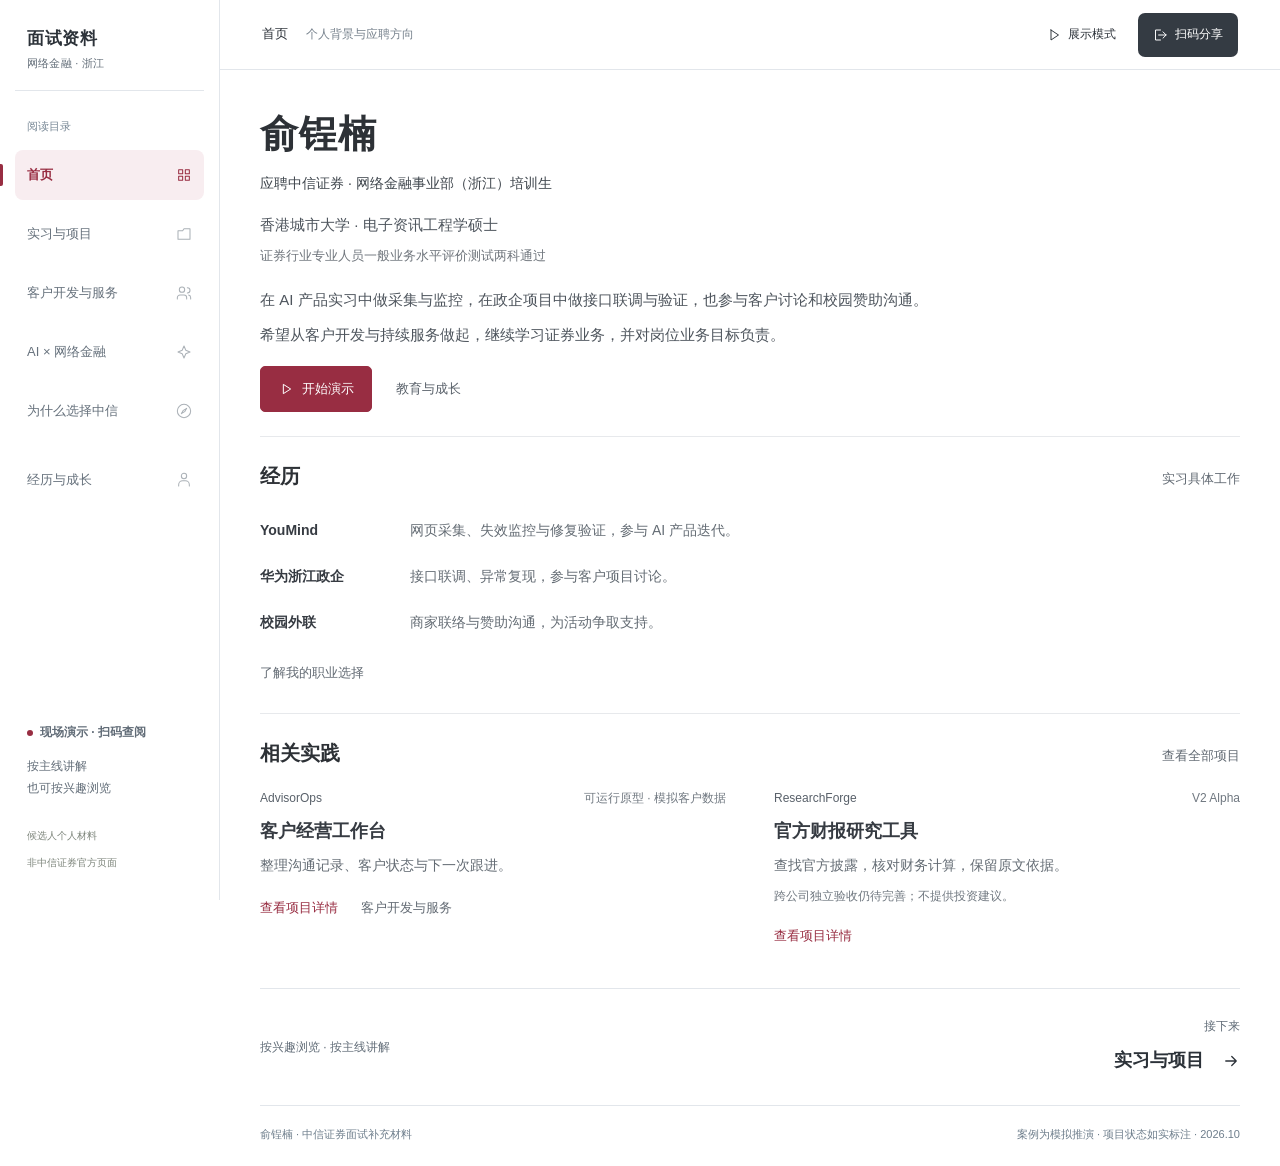
==== index.html @ 54c5823a "Publish interview website v1.9 with updated sharing URL" ====
<!doctype html>
<html lang="zh-CN"><head><meta charset="UTF-8"><meta name="viewport" content="width=device-width,initial-scale=1"><meta name="theme-color" content="#f5f7f9"><meta name="robots" content="noindex,nofollow,noarchive"><meta name="referrer" content="no-referrer"><meta name="description" content="俞锃楠的中信证券面试补充材料：网络金融事业部（浙江）培训生应聘资料：客户经营、AI 业务应用、真实项目与个人经历。"><meta property="og:title" content="俞锃楠 · 中信证券面试补充材料"><meta property="og:description" content="网络金融事业部（浙江）培训生应聘资料。客户与业务、真实项目和个人经历。"><meta property="og:type" content="website"><meta property="og:url" content="https://pocketvin.github.io/yu-citic-interview/"><title>俞锃楠 · 中信证券面试补充材料</title><link rel="icon" href="./assets/mark.svg" type="image/svg+xml"><link rel="stylesheet" href="./app-PZLZISZC.css"><script defer src="./app-I2SECJDN.js"></script></head><body><div id="root"><div class="app-shell" data-page="home" data-detail=""><a href="#main" class="skip">跳到正文</a><aside class="sidebar"><a href="#home" class="brand" aria-label="面试资料首页"><span><strong>面试资料</strong><small>网络金融 · 浙江</small></span></a><div class="sidebar-label">阅读目录</div><nav aria-label="主导航"><a href="#home" aria-current="page" class="nav-link active"><span>首页</span><svg width="20" height="20" viewBox="0 0 24 24" fill="none" aria-hidden="true"><path d="M4 4h6v6H4zM14 4h6v6h-6zM4 14h6v6H4zM14 14h6v6h-6z" stroke="currentColor" stroke-width="1.55" stroke-linejoin="round" stroke-linecap="round"></path></svg></a><a href="#projects" class="nav-link"><span>实习与项目</span><svg width="20" height="20" viewBox="0 0 24 24" fill="none" aria-hidden="true"><path d="M3 7h7l2-3h9v16H3V7z" stroke="currentColor" stroke-width="1.55" stroke-linejoin="round" stroke-linecap="round"></path></svg></a><a href="#clients" class="nav-link"><span>客户开发与服务</span><svg width="20" height="20" viewBox="0 0 24 24" fill="none" aria-hidden="true"><path d="M16 21v-2a4 4 0 0 0-4-4H6a4 4 0 0 0-4 4v2M17 4a4 4 0 0 1 0 8M22 21v-2a4 4 0 0 0-3-3.9M13 7a4 4 0 1 1-8 0 4 4 0 0 1 8 0" stroke="currentColor" stroke-width="1.55" stroke-linejoin="round" stroke-linecap="round"></path></svg></a><a href="#ai" class="nav-link"><span>AI × 网络金融</span><svg width="20" height="20" viewBox="0 0 24 24" fill="none" aria-hidden="true"><path d="M12 3l2.7 6.3L21 12l-6.3 2.7L12 21l-2.7-6.3L3 12l6.3-2.7L12 3z" stroke="currentColor" stroke-width="1.55" stroke-linejoin="round" stroke-linecap="round"></path></svg></a><a href="#citic" class="nav-link"><span>为什么选择中信</span><svg width="20" height="20" viewBox="0 0 24 24" fill="none" aria-hidden="true"><path d="M22 12a10 10 0 1 1-20 0 10 10 0 0 1 20 0M16 8l-3 5-5 3 3-5 5-3z" stroke="currentColor" stroke-width="1.55" stroke-linejoin="round" stroke-linecap="round"></path></svg></a><a href="#about" class="nav-link"><span>经历与成长</span><svg width="20" height="20" viewBox="0 0 24 24" fill="none" aria-hidden="true"><path d="M20 21v-2a6 6 0 0 0-6-6h-4a6 6 0 0 0-6 6v2M16 6a4 4 0 1 1-8 0 4 4 0 0 1 8 0" stroke="currentColor" stroke-width="1.55" stroke-linejoin="round" stroke-linecap="round"></path></svg></a></nav><div class="sidebar-bottom"><span class="tiny-dot"></span><strong>现场演示 · 扫码查阅</strong><p>按主线讲解<br/>也可按兴趣浏览</p><small>候选人个人材料<br/>非中信证券官方页面</small></div></aside><div class="main-shell"><header class="topbar"><div class="mobile-brand"><a href="#home">面试资料</a><span>网络金融 · 浙江</span></div><div class="breadcrumb"><strong>首页</strong><span>个人背景与应聘方向</span></div><div class="top-actions"><button class="mode-btn" aria-pressed="false"><svg width="20" height="20" viewBox="0 0 24 24" fill="none" aria-hidden="true"><path d="M8 4l12 8-12 8V4z" stroke="currentColor" stroke-width="1.55" stroke-linejoin="round" stroke-linecap="round"></path></svg><span>展示模式</span></button><button class="share-button"><svg width="20" height="20" viewBox="0 0 24 24" fill="none" aria-hidden="true"><path d="M9 12h12m-5-5 5 5-5 5M12 4H4v16h8" stroke="currentColor" stroke-width="1.55" stroke-linejoin="round" stroke-linecap="round"></path></svg><span>扫码分享</span></button><button class="icon-btn mobile-menu-button" aria-label="打开目录" aria-expanded="false" aria-controls="mobile-nav"><svg width="20" height="20" viewBox="0 0 24 24" fill="none" aria-hidden="true"><path d="M4 6h16M4 12h16M4 18h16" stroke="currentColor" stroke-width="1.55" stroke-linejoin="round" stroke-linecap="round"></path></svg></button></div></header><main id="main" tabindex="-1" class="main-content"><div class="page-enter"><div class="interview-cover"><header class="cover-introduction"><h1 tabindex="-1">俞锃楠</h1><p class="cover-application">应聘中信证券 · 网络金融事业部（浙江）培训生</p><p class="cover-education">香港城市大学 · 电子资讯工程学硕士</p><p class="cover-finance-study">证券行业专业人员一般业务水平评价测试两科通过</p><div class="cover-introduction-bottom"><div class="cover-self-introduction"><p>在 AI 产品实习中做采集与监控，在政企项目中做接口联调与验证，也参与客户讨论和校园赞助沟通。</p><p>希望从客户开发与持续服务做起，继续学习证券业务，并对岗位业务目标负责。</p></div><div class="cover-actions"><button class="cover-present"><svg width="16" height="16" viewBox="0 0 24 24" fill="none" aria-hidden="true"><path d="m8 5 11 7-11 7V5Z" stroke="currentColor" stroke-width="1.5" stroke-linejoin="round"></path></svg>开始演示</button><button class="cover-about">教育与成长</button></div></div></header><section class="cover-experience" aria-labelledby="cover-experience-title"><div class="cover-section-heading"><h2 id="cover-experience-title">经历</h2><button class="cover-all-projects">实习具体工作</button></div><div class="cover-experience-list"><button><strong>YouMind</strong><span>网页采集、失效监控与修复验证，参与 AI 产品迭代。</span></button><button><strong>华为浙江政企</strong><span>接口联调、异常复现，参与客户项目讨论。</span></button><button><strong>校园外联</strong><span>商家联络与赞助沟通，为活动争取支持。</span></button></div><button class="cover-choice-link">了解我的职业选择</button></section><section class="cover-practice" aria-labelledby="cover-practice-title"><div class="cover-section-heading"><h2 id="cover-practice-title">相关实践</h2><button class="cover-all-projects">查看全部项目</button></div><div class="cover-projects"><article class="cover-client-project"><div class="cover-project-meta"><span>AdvisorOps</span><span>可运行原型 · 模拟客户数据</span></div><h3>客户经营工作台</h3><p>整理沟通记录、客户状态与下一次跟进。</p><div class="cover-project-actions"><button class="cover-project-link">查看项目详情</button><button class="cover-reading-link">客户开发与服务</button></div></article><article class="cover-research-project"><div class="cover-project-meta"><span>ResearchForge</span><span>V2 Alpha</span></div><h3>官方财报研究工具</h3><p>查找官方披露，核对财务计算，保留原文依据。</p><p class="cover-project-boundary">跨公司独立验收仍待完善；不提供投资建议。</p><button class="cover-project-link">查看项目详情</button></article></div></section></div></div><footer class="page-navigation"><span class="caption">按兴趣浏览 · 按主线讲解</span><div><span class="caption">接下来</span><button class="next-page">实习与项目<!-- --> <svg width="18" height="18" viewBox="0 0 24 24" fill="none" aria-hidden="true" class=""><path d="M5 12h14M13 6l6 6-6 6" stroke="currentColor" stroke-width="1.7" stroke-linecap="round" stroke-linejoin="round"></path></svg></button></div></footer><div class="site-foot"><span>俞锃楠 · 中信证券面试补充材料</span><span>案例为模拟推演 · 项目状态如实标注 · 2026.10</span></div></main></div><div class="toast" role="status" aria-live="polite"></div></div></div><noscript><p>当前浏览器禁用了 JavaScript，已展示个人概览。启用 JavaScript 后可浏览完整六页和交互案例。</p></noscript></body></html>
---- app-PZLZISZC.css ----
@charset "UTF-8";.app-shell[data-page=home] .main-shell,.app-shell[data-page=home] .topbar{background:#fff}.interview-cover{color:#2d3136;max-width:1000px;font-family:PingFang SC,-apple-system,BlinkMacSystemFont,Microsoft YaHei,sans-serif}.interview-cover button{font:inherit;cursor:pointer}.interview-cover button:focus-visible{outline:3px solid #982d42;outline-offset:5px}.cover-introduction{padding:7px 0 24px;background:transparent}.cover-introduction h1{font:600 38px/1.35 PingFang SC,-apple-system,BlinkMacSystemFont,Microsoft YaHei,sans-serif;letter-spacing:.025em;margin:0 0 11px;color:#2d3136}.cover-application{font-size:14px;color:#3f464d;font-weight:500;line-height:1.8;margin:0 0 15px}.cover-education{font-size:15px;line-height:1.8;color:#4e555d;margin:0}.cover-finance-study{color:#70767d;font-size:13px;line-height:1.8;margin:6px 0 0}.cover-introduction-bottom{margin-top:18px}.cover-self-introduction{max-width:720px}.cover-self-introduction p{color:#4e555d;font-size:15px;line-height:1.85;margin:0}.cover-self-introduction p+p{margin-top:7px}.cover-actions{display:flex;align-items:center;gap:24px;margin-top:18px}.cover-present{border:1px solid #982d42;background:#982d42;color:#fff;border-radius:5px;min-height:44px;padding:10px 17px;display:flex;align-items:center;justify-content:center;gap:8px;font-size:13px!important;font-weight:550!important}.cover-present:hover{background:#7c2537;border-color:#7c2537}.cover-about{padding:9px 0;min-height:44px;background:none;border:0;color:#59616a;font-size:13px!important}.cover-about:hover{color:#982d42;text-decoration:underline;text-underline-offset:5px}.cover-section-heading{margin:0 0 10px;display:flex;align-items:baseline;justify-content:space-between;gap:20px}.cover-section-heading h2{font-size:20px;font-weight:600;line-height:1.5;margin:0;color:#2d3136}.cover-all-projects{display:flex;align-items:center;background:none;border:0;padding:6px 0;min-height:44px;color:#626a73;font-size:13px!important;white-space:nowrap}.cover-all-projects:hover{color:#982d42;text-decoration:underline;text-underline-offset:5px}.cover-experience{padding:20px 0 18px;border-top:1px solid #e7e9ec}.cover-experience-list{display:grid;gap:2px}.cover-experience-list button{display:grid;grid-template-columns:132px minmax(0,1fr);align-items:baseline;gap:18px;border:0;background:none;text-align:left;padding:7px 0;min-height:44px}.cover-experience-list button:hover strong{color:#982d42}.cover-experience-list strong{color:#363b42;font-size:14px;font-weight:600;line-height:1.85}.cover-experience-list span{color:#646c74;font-size:14px;line-height:1.85}.cover-choice-link{min-height:44px;background:none;border:0;padding:5px 0;color:#626a73;font-size:13px!important;margin-top:4px}.cover-choice-link:hover{color:#982d42;text-decoration:underline;text-underline-offset:5px}.cover-practice{border-top:1px solid #e7e9ec;padding-top:20px}.cover-projects{display:grid;grid-template-columns:repeat(2,minmax(0,1fr));gap:48px}.cover-projects article{min-width:0;background:none;padding:0}.cover-project-meta{display:flex;align-items:baseline;justify-content:space-between;flex-wrap:wrap;gap:3px 14px;font-size:12px;line-height:1.8;color:#707880;margin-bottom:7px}.cover-project-meta>span:first-child{color:#59616a;font-weight:500}.cover-projects h3{font-size:18px;font-weight:600;line-height:1.6;margin:0 0 7px;color:#363b42}.cover-projects article>p{font-size:14px;line-height:1.85;color:#646c74;margin:0}.cover-project-link{border:0;background:none;color:#982d42;font-size:13px!important;min-height:44px;padding:6px 0;margin-top:7px;font-weight:550!important}.cover-project-link:hover{text-decoration:underline;text-underline-offset:5px}.cover-project-actions{display:flex;align-items:center;flex-wrap:wrap;gap:0 23px}.cover-reading-link{border:0;background:none;color:#626a73;font-size:13px!important;min-height:44px;padding:6px 0;margin-top:7px}.cover-reading-link:hover{color:#982d42;text-decoration:underline;text-underline-offset:5px}.cover-research-project .cover-project-boundary{color:#707880;font-size:12px;line-height:1.8;margin-top:7px}@media(max-width:1180px){.cover-projects{gap:32px}}@media(max-width:600px){.cover-introduction{padding-top:0;padding-bottom:22px}.cover-introduction h1{font-size:32px;margin-bottom:9px}.cover-application{font-size:13px;margin-bottom:15px}.cover-education{font-size:14px}.cover-finance-study{font-size:12px}.cover-self-introduction p{font-size:14px;line-height:1.85}.cover-introduction-bottom,.cover-actions{margin-top:17px}.cover-section-heading{margin-bottom:8px;gap:12px}.cover-section-heading h2{font-size:18px}.cover-experience{padding-top:17px;padding-bottom:16px}.cover-experience-list{gap:6px}.cover-experience-list button{grid-template-columns:1fr;gap:3px;padding:6px 0}.cover-practice{padding-top:17px}.cover-projects{grid-template-columns:1fr;gap:22px}.cover-project-meta{font-size:11px;margin-bottom:7px}.cover-projects h3{font-size:17px}}@media(prefers-reduced-motion:reduce){.interview-cover *{animation:none!important;transition:none!important}}@media print{.cover-actions,.cover-all-projects,.cover-project-link,.cover-reading-link,.cover-choice-link{display:none}.cover-introduction{padding-top:0}.cover-introduction h1{font-size:30px}.cover-projects{grid-template-columns:repeat(2,minmax(0,1fr))}}.about-reader{max-width:1040px}.about-reader p,.about-reader li{font-size:14px;line-height:1.85;color:var(--muted)}.about-reader p{max-width:70ch}.about-reader h2,.about-reader h3{color:var(--ink)}.about-reader h3{font-size:17px;line-height:1.5;font-weight:650;margin:0 0 8px}.about-heading{max-width:760px;margin:5px 0 25px}.about-page-label{font-size:12px;color:var(--red);display:block;margin-bottom:12px;font-weight:650}.about-heading h1{font-family:Songti SC,STSong,SimSun,serif;font-size:34px;line-height:1.35;font-weight:600;letter-spacing:-.025em;margin:0 0 13px}.about-heading>p{font-size:14px}.about-education{display:grid;grid-template-columns:135px minmax(0,1fr);gap:26px;padding:23px 0;border-top:2px solid var(--ink);border-bottom:1px solid var(--line)}.about-identity strong{display:block;font-size:23px;line-height:1.4;font-weight:650;margin:2px 0 9px;letter-spacing:.08em}.about-identity>span{font-size:12px;color:var(--muted)}.about-school{display:flex;justify-content:space-between;align-items:flex-start;gap:18px}.about-school+.about-school{margin-top:18px}.about-school h2{font-size:18px;font-weight:650;margin:0 0 3px;line-height:1.5}.about-school p{font-size:14px}.about-school small{font-size:12px;color:var(--muted);display:block;margin-top:2px}.about-school time,.about-experience-date time{font-size:12px;font-variant-numeric:tabular-nums;color:var(--muted);white-space:nowrap;line-height:1.8}.about-language{display:flex;align-items:center;flex-wrap:wrap;gap:8px 15px;padding-top:16px;font-size:12px}.about-language>span{color:var(--muted)}.about-language>strong{color:var(--ink);font-weight:600}.about-language>p{font-size:12px;margin-left:auto}.about-jump-nav{display:flex;flex-wrap:wrap;gap:4px 17px;padding:10px 0 0}.about-jump-nav button{border:0;background:none;padding:8px 0;min-height:42px;color:var(--muted);font-size:12px}.about-jump-nav button:hover{color:var(--red)}.about-section-heading{display:flex;justify-content:space-between;align-items:baseline;gap:24px;margin:34px 0 17px}.about-section-heading h2{font-size:20px;font-weight:650;line-height:1.5;margin:0;scroll-margin-top:105px}.about-section-heading>p{font-size:12px;max-width:390px;text-align:right}.about-experience-list{border-top:1px solid var(--line)}.about-experience-row{display:grid;grid-template-columns:155px minmax(0,1fr);gap:26px;padding:23px 0;border-bottom:1px solid var(--line)}.about-experience-date{padding-top:3px}.about-experience-date>span{display:block;color:var(--muted);font-size:12px;margin-top:6px}.about-experience-body h3>small{font-size:12px;font-weight:400;color:var(--muted);margin-left:12px}.about-experience-body>ul{padding:0;list-style:none;margin:11px 0 12px;display:grid;gap:5px}.about-experience-body li{position:relative;padding-left:13px}.about-experience-body li:before{content:"";position:absolute;left:0;width:4px;height:4px;top:.78em;border-radius:50%;background:#8195a3}.about-experience-body .about-reflection{font-size:14px;color:#516f82;padding-top:2px}.about-campus{display:grid;grid-template-columns:1.1fr 1fr;gap:24px}.about-campus>article{padding:19px 22px 21px;border:1px solid var(--line);border-radius:6px;background:#fff}.about-role{display:block;font-size:12px;margin-bottom:8px;color:var(--red);font-weight:600}.about-campus .about-personal-view{margin-top:11px;color:#536e81}.about-hobbies{display:grid;grid-template-columns:1.05fr 1fr;gap:27px;align-items:start}.about-music{border-left:3px solid var(--red);background:#eff3f6;padding:20px 22px;border-radius:0 6px 6px 0}.about-music-head{display:flex;align-items:center;gap:13px;margin-bottom:10px}.about-music-head h3{margin:0}.about-bass-symbol{width:29px;height:29px;display:flex;gap:5px;justify-content:center;transform:rotate(10deg)}.about-bass-symbol i{width:1px;height:29px;display:block;background:#627b8b}.about-bass-symbol i:nth-child(2){width:2px}.about-bass-symbol i:nth-child(3){width:2px}.about-bass-symbol i:nth-child(4){width:3px}.about-music .about-music-note{margin-top:11px;font-size:14px;color:#536e81}.about-hobby-notes article+article{margin-top:19px;padding-top:18px;border-top:1px solid var(--line)}.about-preparation{margin:16px 0 0;padding-top:15px;border-top:1px solid var(--line)}.about-preparation>div{display:grid;grid-template-columns:72px minmax(0,1fr);gap:16px}.about-preparation>div+div{margin-top:13px}.about-preparation dt{color:var(--muted);font-size:12px;line-height:1.85;padding-top:2px}.about-preparation dd{margin:0}.about-preparation dd>p{font-size:13px;line-height:1.85}.about-preparation .about-inline-link{min-height:36px;padding:5px 0;margin-top:3px}.about-work-notes{display:grid;grid-template-columns:repeat(2,minmax(0,1fr));gap:26px;border-top:1px solid var(--line);padding-top:19px}.about-work-notes article{min-width:0}.about-work-notes h3{font-size:16px}.about-work-notes p{font-size:14px}.about-inline-link{display:inline-flex;align-items:center;gap:9px;background:none;border:0;color:var(--red);padding:9px 0;min-height:42px;font-size:12px;font-weight:600}.about-inline-link:hover{text-decoration:underline;text-underline-offset:4px}.about-more{border-top:1px solid var(--line);border-bottom:1px solid var(--line);margin-top:16px}.about-more summary{cursor:pointer;display:flex;align-items:center;justify-content:space-between;gap:15px;list-style:none;font-size:14px;font-weight:600;padding:17px 0}.about-more summary::-webkit-details-marker{display:none}.about-more summary>span{font-size:18px;color:var(--red);font-weight:400}.about-more[open] summary>span{transform:rotate(45deg)}.about-more>p{padding:0 0 17px}.about-direction{display:flex;gap:25px;align-items:end;justify-content:space-between;margin-top:32px;padding:23px 25px;background:#eaf0f5;border-radius:6px}.about-direction h2{font-size:20px;margin:0 0 10px;scroll-margin-top:105px}.about-direction p+p{margin-top:8px}.about-direction>.about-inline-link{flex:none}@media(max-width:1080px){.about-work-notes{grid-template-columns:1fr;gap:17px}.about-work-notes article+article{padding-top:17px;border-top:1px solid var(--line)}.about-direction{display:block}.about-direction>.about-inline-link{margin-top:8px}.about-language>p{margin-left:0}}@media(max-width:680px){.about-reader p,.about-reader li{font-size:14px;line-height:1.85}.about-heading{margin:4px 0 21px}.about-heading h1{font-size:28px;margin-bottom:12px}.about-education{grid-template-columns:1fr;gap:16px;padding:19px 0}.about-identity{display:flex;align-items:baseline;gap:18px}.about-identity strong{font-size:21px;margin:0}.about-school{display:block}.about-school time{display:block;margin-top:5px}.about-school h2{font-size:17px}.about-school+.about-school{margin-top:17px}.about-language{gap:8px 13px;padding-top:14px}.about-language>p{font-size:12px;width:100%}.about-preparation>div{grid-template-columns:1fr;gap:4px}.about-preparation dt{font-weight:600;color:var(--ink)}.about-preparation dd>p{font-size:14px}.about-jump-nav{gap:4px 16px}.about-jump-nav button{font-size:12px}.about-section-heading{display:block;margin:29px 0 14px}.about-section-heading h2{font-size:20px}.about-section-heading>p{font-size:12px;text-align:left;margin-top:5px}.about-experience-row{grid-template-columns:1fr;gap:8px;padding:19px 0}.about-experience-date{display:flex;align-items:baseline;justify-content:space-between;flex-wrap:wrap;gap:4px 12px;padding:0}.about-experience-date>span{margin:0}.about-experience-body h3{font-size:17px}.about-experience-body h3>small{display:block;margin:4px 0 0}.about-experience-body .about-reflection{font-size:14px}.about-campus{grid-template-columns:1fr;gap:13px}.about-campus>article{padding:17px 18px}.about-campus h3{font-size:17px}.about-hobbies{grid-template-columns:1fr;gap:20px}.about-music{padding:18px}.about-music .about-music-note{font-size:14px}.about-hobby-notes article+article{margin-top:17px;padding-top:17px}.about-work-notes{gap:17px;padding-top:17px}.about-work-notes h3{font-size:17px}.about-more summary{font-size:14px}.about-direction{padding:19px 18px;margin-top:27px}.about-direction h2{font-size:20px}.about-direction p{font-size:14px}}@media print{.about-jump-nav,.about-inline-link{display:none}.about-reader{max-width:none}.about-heading h1{font-size:28px}.about-experience-row,.about-campus>article,.about-music{break-inside:avoid}.about-work-notes{grid-template-columns:repeat(2,minmax(0,1fr))}.about-work-notes article+article{border:0;padding-top:0}.about-more:not([open]){display:none}}.brand,.mobile-brand a{touch-action:manipulation;-webkit-user-select:none;user-select:none}.modal.prep-modal.wide{width:min(1060px,calc(100vw - 40px));height:min(840px,calc(100dvh - 40px));max-height:calc(100dvh - 40px);padding:0;overflow:hidden;background:#fff;color:#30363c;border-color:#d8dfe5;border-radius:10px}.modal.prep-modal[open]{display:flex;flex-direction:column}.modal.prep-modal>.modal-head{flex:none;padding:17px 24px 15px;margin:0;border-bottom:1px solid #e5e9ed;align-items:center}.modal.prep-modal>.modal-head h2{font-size:22px;font-weight:600;line-height:1.5}.modal.prep-modal>.modal-head .icon-btn{margin-right:-5px;flex:none}.interview-prep{display:flex;flex-direction:column;min-height:0;flex:1;font-family:PingFang SC,-apple-system,BlinkMacSystemFont,Microsoft YaHei,sans-serif}.interview-prep button,.interview-prep input{font-family:inherit}.interview-prep button:focus-visible,.interview-prep input:focus-visible,.interview-prep a:focus-visible,.interview-prep summary:focus-visible{outline:3px solid #982d42;outline-offset:3px}.prep-toolbar{flex:none;padding:17px 24px 10px;border-bottom:1px solid #e5e9ed;background:#fff}.prep-intro{font-size:13px;line-height:1.7;color:#747c84;margin:0 0 13px}.prep-search{display:block;margin:0 0 13px}.prep-search>span{display:block;color:#505a63;font-size:13px;line-height:1.7;margin-bottom:6px}.prep-search input{display:block;width:100%;height:43px;min-width:0;padding:8px 12px;background:#fff;color:#30363c;border:1px solid #cdd6de;border-radius:5px;font-size:14px;line-height:1.6}.prep-search input::placeholder{color:#818991;opacity:1}.prep-category-filters{display:flex;flex-wrap:wrap;gap:7px}.prep-category-filters button{min-height:38px;padding:7px 12px;background:#fff;border:1px solid #d7dfe5;border-radius:5px;color:#56616b;font-size:13px;line-height:1.6}.prep-category-filters button:hover{border-color:#b8c4ce;color:#982d42}.prep-category-filters button[aria-pressed=true]{background:#f7edf0;color:#982d42;border-color:#d5a7b3;font-weight:550}.prep-result-controls{display:flex;align-items:center;gap:20px;margin-top:7px;min-height:38px}.prep-priority{display:flex;align-items:center;gap:7px;color:#505a63;font-size:13px;line-height:1.7;cursor:pointer;min-height:38px}.prep-priority input{width:15px;height:15px;margin:0;accent-color:#982d42}.prep-count{font-size:12px;color:#737c85;line-height:1.7;margin:0}.prep-reset{margin-left:auto;border:0;background:none;padding:7px 0;min-height:38px;font-size:12px;color:#68727c}.prep-reset:hover{color:#982d42;text-decoration:underline;text-underline-offset:4px}.prep-results{flex:1;min-height:0;overflow-y:auto;overscroll-behavior:contain;scrollbar-gutter:stable;padding:0 24px 22px}.prep-question{border-bottom:1px solid #e2e7ec;margin:0;overflow:visible}.prep-question>summary{list-style:none;display:flex;align-items:center;gap:22px;padding:18px 0;cursor:pointer;min-height:68px}.prep-question>summary::-webkit-details-marker{display:none}.prep-question-heading{flex:1;min-width:0}.prep-question-meta{display:flex;align-items:center;flex-wrap:wrap;gap:10px;margin-bottom:5px;color:#7b858e;font-size:12px;line-height:1.6}.prep-question-meta .prep-priority-mark{color:#982d42}.prep-question-heading>strong{display:block;font-size:16px;line-height:1.65;font-weight:550;color:#333b43}.prep-question-toggle{flex:none;font-size:21px;font-weight:400;line-height:1;color:#982d42;transition:transform .15s ease}.prep-question[open]>summary .prep-question-toggle{transform:rotate(45deg)}.prep-answer{max-width:830px;padding:0 0 22px;color:#505d68}.prep-answer section+section{margin-top:23px}.prep-answer h3{font-size:13px;line-height:1.7;font-weight:600;color:#404c56;margin:0 0 10px}.prep-answer p{font-size:15px;line-height:1.95;margin:0}.prep-answer p+p{margin-top:10px}.prep-answer .prep-answer-lead{font-weight:550;color:#333d46;margin-bottom:10px}.prep-answer .prep-followup-question{font-weight:550;color:#465460;margin-bottom:8px}.prep-followup{border-left:2px solid #d9e1e8;padding-left:15px}.prep-evidence{padding-top:17px;border-top:1px solid #e6ebef}.prep-evidence p,.prep-boundary p{font-size:13px;line-height:1.85;color:#69747e}.prep-evidence-link{display:inline-flex;align-items:center;gap:8px;border:0;background:none;min-height:42px;padding:7px 0;margin-top:5px;color:#982d42;font-size:13px;font-weight:550}.prep-evidence-link:hover{text-decoration:underline;text-underline-offset:5px}.prep-sources{display:flex;flex-direction:column;align-items:flex-start;gap:7px;margin-top:11px}.prep-sources a{font-size:12px;line-height:1.75;color:#697680;text-decoration:underline;text-underline-offset:3px;text-decoration-color:#bdc9d2;overflow-wrap:anywhere}.prep-sources a:hover{color:#982d42}.prep-boundary h3{color:#7c5964}.prep-empty{padding:35px 0;color:#596570}.prep-empty p{font-size:16px;line-height:1.8;margin:0 0 6px}.prep-empty>span{display:block;font-size:14px;line-height:1.8;color:#7a848e}.prep-empty button{border:0;background:none;color:#982d42;min-height:44px;padding:8px 0;font-size:13px;margin-top:9px}@media(max-width:600px){.modal.prep-modal.wide{width:calc(100vw - 20px);height:calc(100dvh - 20px);max-height:calc(100dvh - 20px);border-radius:8px}.modal.prep-modal>.modal-head{padding:12px 17px 10px}.modal.prep-modal>.modal-head h2{font-size:20px}.prep-toolbar{padding:12px 17px 8px}.prep-intro{font-size:12px;line-height:1.75;margin-bottom:10px}.prep-search{margin-bottom:10px}.prep-search input{height:44px;font-size:16px;padding:8px 10px}.prep-category-filters{gap:6px}.prep-category-filters button{font-size:12px;min-height:44px;padding:8px 10px}.prep-result-controls{gap:14px;min-height:44px;margin-top:5px}.prep-priority{min-height:44px;font-size:12px}.prep-count{font-size:12px}.prep-reset{font-size:12px;min-height:44px}.prep-results{padding:0 17px 18px;scrollbar-gutter:auto}.prep-question>summary{gap:16px;padding:15px 0}.prep-question-meta{font-size:11px;margin-bottom:5px}.prep-question-heading>strong{font-size:15px;line-height:1.7}.prep-question-toggle{font-size:20px}.prep-answer{padding-bottom:20px}.prep-answer p{font-size:14px;line-height:1.95}.prep-answer h3,.prep-evidence p,.prep-boundary p{font-size:13px}.prep-followup{padding-left:12px}.prep-sources a{font-size:12px}.prep-evidence-link{min-height:44px}}@media(max-width:360px){.prep-result-controls{gap:9px}.prep-category-filters button{padding-left:9px;padding-right:9px}}@media(prefers-reduced-motion:reduce){.interview-prep *{animation:none!important;transition:none!important}}.icc-experience{margin:0 0 32px;scroll-margin-top:110px}.icc-experience:focus{outline:none}.icc-experience-heading{display:flex;align-items:baseline;justify-content:space-between;gap:22px;margin-bottom:15px}.icc-experience-heading h2{margin:0;color:var(--ink);font-size:20px;line-height:1.5;font-weight:650}.icc-experience-heading>p{margin:0;color:var(--muted);font-size:12px;line-height:1.7}.icc-experience-grid{display:grid;grid-template-columns:repeat(3,minmax(0,1fr));background:#fff;border:1px solid var(--line);border-radius:7px;overflow:hidden}.icc-experience-entry{display:flex;flex-direction:column;min-width:0;padding:20px;border-right:1px solid var(--line)}.icc-experience-entry:last-child{border-right:0}.icc-experience-entry-heading{margin-bottom:15px}.icc-experience-entry-heading time{display:block;color:var(--muted);font-size:12px;line-height:1.7;font-variant-numeric:tabular-nums;margin-bottom:9px}.icc-experience-entry-heading h3{margin:0 0 4px;color:var(--ink);font-size:18px;line-height:1.5;font-weight:650}.icc-experience-organization{color:var(--muted);font-size:12px;line-height:1.7;margin:0 0 8px;overflow-wrap:anywhere}.icc-experience-role{color:var(--ink);font-size:13px;line-height:1.6;margin:0}.icc-experience-work{list-style:none;display:grid;gap:9px;margin:0 0 18px;padding:0}.icc-experience-work li{position:relative;padding-left:12px;color:var(--muted);font-size:14px;line-height:1.8}.icc-experience-work li:before{content:"";width:3px;height:3px;background:#7c909e;border-radius:50%;position:absolute;top:.8em;left:0}.icc-experience-note{margin:auto 0 0;padding-top:13px;border-top:1px solid #e9eef2;color:#4f6c7f;font-size:14px;line-height:1.8}.icc-experience-note>span{display:block;color:var(--muted);font-size:11px;font-weight:600;margin-bottom:4px}@media(max-width:930px)and (min-width:761px){.icc-experience-entry{padding:17px 15px}.icc-experience-entry-heading h3{font-size:17px}}@media(max-width:760px){.icc-experience{margin-bottom:28px;scroll-margin-top:100px}.icc-experience-heading{display:block;margin-bottom:13px}.icc-experience-heading>p{margin-top:4px}.icc-experience-grid{grid-template-columns:1fr}.icc-experience-entry{padding:19px 18px;border-right:0;border-bottom:1px solid var(--line)}.icc-experience-entry:last-child{border-bottom:0}.icc-experience-entry-heading{margin-bottom:13px}.icc-experience-entry-heading time{margin-bottom:7px}.icc-experience-entry-heading h3{font-size:18px}.icc-experience-work{gap:8px;margin-bottom:15px}.icc-experience-work li,.icc-experience-note{font-size:14px}.icc-experience-note{padding-top:12px}}@media print{.icc-experience-entry{break-inside:avoid}.icc-experience-grid{grid-template-columns:repeat(3,minmax(0,1fr))}.icc-experience-heading h2{font-size:18px}}:root{--bg:#f6f5f1;--paper:#fffefa;--ink:#202825;--muted:#69716c;--line:#e3e5de;--red:#a93137;--redlight:#f5e9e5;--green:#345d4f;--greenlight:#eaf0e9;--gold:#846139;--goldlight:#f4ede0;--blue:#416172;--bluelight:#eaf0f3;--pink:#935d70;--pinklight:#f5ecf0;--radius:18px;--shadow:0 12px 45px #1c2e2110;--sidebar:224px}*{box-sizing:border-box}html{scroll-behavior:smooth;scroll-padding-top:100px}body{margin:0;background:var(--bg);color:var(--ink);font-family:-apple-system,BlinkMacSystemFont,PingFang SC,Microsoft YaHei,sans-serif;font-size:15px;line-height:1.75;-webkit-font-smoothing:antialiased}button,input{font:inherit}button,a{-webkit-tap-highlight-color:transparent}button{cursor:pointer;color:inherit}a{color:inherit}button:disabled{cursor:default;opacity:.38}svg{flex-shrink:0;vertical-align:middle}img{max-width:100%;display:block}h1,h2,h3,h4,p{margin-top:0}h1,h2,h3,h4{line-height:1.4}h1{letter-spacing:-.045em}p{margin-bottom:0}h1:focus,main:focus{outline:none}a:focus-visible,button:focus-visible,summary:focus-visible,input:focus-visible{outline:3px solid #9a5b35;outline-offset:4px}button:disabled:focus{outline:none}::selection{background:#efd5ca}body:has(dialog[open]){overflow:hidden}.mono{font-family:ui-monospace,SFMono-Regular,Consolas,monospace;font-variant-numeric:tabular-nums}.eyebrow{font-size:10px;font-weight:750;letter-spacing:.16em;text-transform:uppercase;color:var(--red);display:block;margin-bottom:12px}.caption{font-size:12px;color:var(--muted);line-height:1.7}.muted{color:var(--muted);font-size:12px}.accent{color:var(--red)}.arrow-back{transform:rotate(180deg)}.tiny-dot{display:inline-block;width:6px;height:6px;border-radius:50%;background:var(--red);flex:none}.tiny-dot.hollow{background:none;border:1px solid var(--muted)}.skip{position:fixed;top:-100px;left:20px;z-index:100;background:var(--ink);color:#fff;padding:14px 20px;border-radius:8px}.skip:focus{top:12px}.grid{display:grid;gap:18px}.grid.two{grid-template-columns:repeat(2,minmax(0,1fr))}.grid.three{grid-template-columns:repeat(3,minmax(0,1fr))}.tag{display:inline-flex;align-items:center;white-space:normal;border:1px solid var(--line);background:#f4f5f0;color:#526056;border-radius:6px;padding:3px 9px;font-size:11px;line-height:1.6;font-weight:550}.tag.green{background:var(--greenlight);color:var(--green);border-color:#cfddd0}.tag.red{background:var(--redlight);color:var(--red);border-color:#edd2cc}.tag.gold{background:var(--goldlight);color:var(--gold);border-color:#e7dac2}.btn{display:inline-flex;align-items:center;justify-content:center;gap:12px;min-height:44px;background:var(--paper);border:1px solid #cfd4ca;border-radius:9px;padding:11px 18px;font-size:13px;font-weight:650;text-decoration:none;transition:background .18s,transform .18s}.btn:hover:not(:disabled){background:#efeee6;transform:translateY(-1px)}.btn.primary{background:var(--red);border-color:var(--red);color:#fff}.btn.primary:hover{background:#8d272d}.btn.small{min-height:40px;padding:8px 15px}.text-btn{display:inline-flex;gap:9px;align-items:center;justify-content:center;border:0;background:none;min-height:44px;padding:7px 0;font-size:13px;font-weight:600;text-decoration:none}.text-btn:hover:not(:disabled){color:var(--red)}.external{display:inline-flex;align-items:center;font-size:12px;line-height:1.5;text-decoration:underline;text-underline-offset:4px;text-decoration-color:#c2c9be}.external:hover{color:var(--red)}.icon-btn{display:inline-flex;align-items:center;justify-content:center;width:44px;height:44px;border:0;border-radius:9px;background:transparent}.icon-btn:hover{background:#f0f0e9}.sidebar{width:var(--sidebar);position:fixed;inset:0 auto 0 0;background:#efefe8;border-right:1px solid var(--line);display:flex;flex-direction:column;padding:34px 16px 26px;z-index:25}.brand{display:flex;align-items:center;gap:12px;text-decoration:none;padding:0 10px}.brand-mark{position:relative;display:grid;place-items:center;width:43px;height:43px;background:var(--red);color:#fff;border-radius:10px;font-size:24px;line-height:1}.brand-mark>span{position:absolute;width:5px;height:5px;background:#e6c4a4;right:5px;bottom:5px;border-radius:1px}.brand strong{display:block;font-size:17px;letter-spacing:.08em;line-height:1.35}.brand small{font-size:8px;letter-spacing:.07em;line-height:1.3;display:block;margin-top:6px;color:var(--muted)}.sidebar-label{font-size:10px;letter-spacing:.1em;color:#7a8177;padding:0 12px;margin:50px 0 15px}.sidebar nav{display:grid;gap:6px}.nav-link{display:flex;gap:12px;align-items:center;text-decoration:none;color:#626d64;border-radius:9px;padding:13px 12px;font-size:12px;position:relative;min-height:49px}.nav-link>.mono{font-size:10px;color:#818b80}.nav-link svg{margin-left:auto;opacity:.55;width:16px}.nav-link:hover{background:#e6e8de}.nav-link.active{background:var(--paper);color:var(--ink);box-shadow:0 2px 8px #19382305;font-weight:700}.nav-link.active:before{position:absolute;content:"";height:18px;left:-16px;width:3px;background:var(--red);border-radius:0 2px 2px 0}.nav-link.active .mono{color:var(--red)}.nav-link.active svg{color:var(--red);opacity:1}.sidebar-bottom{margin-top:auto;padding:28px 12px 0;color:var(--muted)}.sidebar-bottom strong{font-size:11px;margin-left:7px;font-weight:600}.sidebar-bottom p{font-size:11px;margin:10px 0 20px;line-height:1.85}.sidebar-bottom small{font-size:9px;color:#7c847a}.main-shell{margin-left:var(--sidebar);min-width:0}.topbar{height:74px;border-bottom:1px solid var(--line);display:flex;align-items:center;justify-content:space-between;padding:0 40px;position:sticky;top:0;z-index:20;background:#f6f5f1ed;backdrop-filter:blur(18px)}.breadcrumb{display:flex;align-items:center;gap:21px;font-size:12px;color:var(--muted)}.breadcrumb>.mono{font-size:10px;color:#8b9187}.top-actions{display:flex;align-items:center;gap:15px}.mode-btn,.share-button{display:flex;align-items:center;justify-content:center;gap:7px;padding:8px 10px;min-height:42px;border:0;background:transparent;font-size:12px;border-radius:8px}.mode-btn svg,.share-button svg{width:15px}.mode-btn:hover,.mode-btn.active{background:#e8ece3}.share-button{background:var(--ink);color:var(--paper);padding:9px 14px}.share-button:hover{background:#3a453e}.mobile-brand,.mobile-menu-button,.mobile-nav{display:none}.main-content{max-width:1220px;margin:0 auto;padding:42px 44px 20px}.page-heading{max-width:840px;margin:5px 0 35px}.page-heading h1{font-size:46px;margin:0 0 20px;font-weight:620;line-height:1.22}.lead{font-size:16px;color:var(--muted);max-width:735px;line-height:1.9}.section-title{display:flex;align-items:end;justify-content:space-between;gap:25px;margin:44px 0 21px}.section-title .eyebrow{margin-bottom:8px}.section-title h2{font-size:24px;font-weight:620;margin:0;letter-spacing:-.025em}.section-title>p{font-size:12px;max-width:360px;color:var(--muted)}.section-title.compact{margin-top:0}.section-title.compact h2{font-size:19px}.page-enter{animation:page-in .35s ease both}@keyframes page-in{0%{opacity:0;transform:translateY(9px)}to{opacity:1;transform:none}}.presentation-ribbon{display:flex;gap:20px;align-items:center;padding:9px 44px;background:#edece2;border-bottom:1px solid #dedfd1;color:#606953;font-size:11px}.presentation-ribbon>span{display:flex;align-items:center;gap:6px;font-weight:700;color:var(--green)}.presentation-ribbon svg{width:13px;height:13px}.presentation-ribbon small{margin-left:auto;font-size:10px}.presenting .main-content{max-width:1290px}.presenting .lead{font-size:17px}.page-navigation{border-top:1px solid #d8ddd2;margin-top:54px;padding:24px 0;display:flex;justify-content:space-between;align-items:center;gap:20px}.page-navigation>div{text-align:right}.next-page{background:transparent;border:0;display:flex;align-items:center;justify-content:flex-end;gap:18px;font-size:18px;font-weight:650;min-height:44px;padding:5px 0}.next-page:hover{color:var(--red)}.site-foot{border-top:1px solid var(--line);padding-top:18px;display:flex;align-items:center;justify-content:space-between;gap:18px;color:#7c837a;font-size:10px}.anchor-offset{scroll-margin-top:95px}.hero-grid{display:grid;grid-template-columns:1.2fr 1fr;align-items:center;gap:37px;padding:31px 0 53px}.role-label{display:flex;align-items:center;gap:8px;font-size:11px;margin:26px 0 19px;color:#667060}.hero-copy h1{font-size:clamp(38px,3.7vw,58px);font-weight:650;line-height:1.25;margin:0;letter-spacing:-.055em}.hero-intro{color:var(--muted);font-size:15px;line-height:1.95;margin:25px 0}.hero-actions{display:flex;align-items:center;flex-wrap:wrap;gap:12px 21px;margin-top:29px}.identity-line{margin-top:34px;font-size:11px;color:var(--muted);display:flex;gap:10px;align-items:center;flex-wrap:wrap}.identity-line i{height:10px;width:1px;background:#c8cec1}.hero-evidence{border:1px solid #d9ded3;border-radius:18px;background:var(--paper);overflow:hidden;box-shadow:var(--shadow);transform:rotate(.5deg)}.evidence-top{padding:16px 21px;border-bottom:1px solid #e9e9e1;display:flex;justify-content:space-between;font-size:11px;color:var(--muted)}.evidence-top>.mono{font-size:9px}.hero-point{display:flex;gap:14px;padding:23px 22px;border-bottom:1px solid #efeee7}.point-num{color:var(--red);font:11px ui-monospace,monospace;margin-top:4px}.hero-point h3{font-size:15px;line-height:1.5;margin:0 0 7px;font-weight:650}.hero-point p{font-size:12px;color:var(--muted);line-height:1.8}.evidence-bottom{padding:18px 22px;background:#edf0e6;display:flex;gap:14px;align-items:center}.evidence-bottom svg{color:var(--green);width:17px}.evidence-bottom p{font-size:10px;color:var(--muted)}.evidence-bottom strong{font-weight:550;display:block;color:var(--green);font-size:11px;margin-top:3px}.home-path{padding-top:27px;border-top:1px solid #d9ddd2}.path-card{text-align:left;background:var(--paper);border:1px solid var(--line);border-radius:13px;padding:22px;display:flex;flex-direction:column;transition:transform .2s,border-color .2s}.path-card:hover{transform:translateY(-3px);border-color:#bbbfaf}.path-top{display:flex;align-items:center;justify-content:space-between;margin-bottom:22px}.path-top svg{color:var(--red)}.path-top .mono{font-size:10px;color:#929789}.path-card h3{font-size:18px;margin:0 0 10px}.path-card p{font-size:13px;line-height:1.85;color:var(--muted)}.card-action{font-size:11px;font-weight:650;display:flex;align-items:center;justify-content:space-between;gap:15px;margin-top:auto;padding-top:27px}.card-action svg{width:15px}.home-footnote{display:flex;justify-content:space-between;gap:20px;align-items:center;margin-top:28px;font-size:11px;color:var(--muted)}.business-flow{display:grid;grid-template-columns:repeat(4,minmax(0,1fr));gap:0;border:1px solid var(--line);border-radius:15px;background:#eeefe7;overflow:hidden}.business-stage{padding:20px;border-right:1px solid var(--line)}.business-stage:last-child{border:0}.business-stage>.mono{font-size:10px;color:#87907f}.business-stage h3{font-size:15px;margin:12px 0 10px}.business-stage p{font-size:12px;line-height:1.85;color:var(--muted)}.case-tabs{display:flex;flex-wrap:wrap;gap:8px;margin-bottom:20px}.case-tab{border:1px solid #d9ded2;background:transparent;border-radius:8px;min-height:42px;padding:9px 16px;font-size:12px;color:#616d60}.case-tab:hover{background:#eeefe5}.case-tab.active{background:var(--ink);color:#fff;border-color:var(--ink)}.case-sheet{background:var(--paper);border:1px solid var(--line);border-radius:17px;padding:28px}.case-identity{display:flex;gap:16px;align-items:center}.avatar{width:61px;height:67px;border-radius:10px;background:#efddd4;color:#8f4a3a;font-size:30px;display:grid;place-items:center;font-family:Songti SC,serif;flex:none}.case-identity h2{margin:8px 0 3px;font-size:24px}.case-identity p{font-size:12px;color:var(--muted)}.case-assets{margin-left:auto;text-align:right}.case-assets span,.case-assets strong,.case-assets small{display:block}.case-assets span{font-size:11px;color:var(--gold);margin-bottom:7px}.case-assets strong{font-size:13px;font-weight:600}.case-assets small{font-size:10px;color:var(--muted);margin-top:5px}.case-story{font-size:14px;color:#5c685d;line-height:1.9;background:#f2f3ec;border-radius:11px;padding:17px 20px;margin:23px 0}.facts-grid{padding:3px 2px 22px;border-bottom:1px solid var(--line)}.facts-grid h3{font-size:13px;display:flex;align-items:center;gap:7px;margin-bottom:10px}.clean-list{list-style:none;padding:0;margin:0;display:grid;gap:7px}.clean-list li{position:relative;padding-left:14px;font-size:12px;color:var(--muted);line-height:1.85}.clean-list li:before{position:absolute;left:0;top:.75em;content:"";width:3px;height:3px;background:#9aa58e;border-radius:1px}.question-block{display:grid;grid-template-columns:.8fr 1.25fr;gap:25px;padding:25px 0}.question-block h3{font-size:19px;max-width:220px;margin:0}.question-block ol{list-style:none;counter-reset:q;padding:0;margin:0;display:grid;gap:9px}.question-block li{counter-increment:q;display:flex;gap:13px;font-size:13px;color:#475444;line-height:1.8}.question-block li:before{content:"0"counter(q);font-size:10px;font-family:ui-monospace,monospace;color:#86957c;margin-top:3px}.event-toggle{width:100%;display:flex;align-items:center;gap:14px;padding:16px 18px;border:1px dashed #c7c1a9;border-radius:10px;background:#f6f2e5;text-align:left;transition:background .2s}.event-toggle.on{border-style:solid;border-color:#d6a9a0;background:#f6e7e0}.switch{width:33px;height:19px;background:#c4c5b3;border-radius:99px;display:flex;align-items:center;padding:3px;flex:none;transition:background .2s}.switch>span{display:block;width:13px;height:13px;background:#fff;border-radius:50%;box-shadow:0 1px 3px #1b29101c;transition:transform .2s}.on .switch{background:var(--red)}.on .switch>span{transform:translate(14px)}.event-toggle strong{display:block;font-size:13px}.event-toggle small{display:block;font-size:11px;color:var(--muted);margin-top:4px}.event-label{margin-left:auto;white-space:nowrap;font-size:10px;color:var(--gold)}.on .event-label{color:var(--red)}.action-grid{margin-top:25px;gap:24px;animation:page-in .3s}.action-grid h3{font-size:17px;margin:0 0 12px}.action-grid p{font-size:13px;color:#65705f;line-height:1.9}.action-grid blockquote{margin:0;font-size:13px;line-height:1.9;color:#65705f}.opening{padding-left:23px;border-left:1px solid var(--line)}.next-action{background:var(--green);border-radius:11px;padding:20px;display:flex;gap:15px;margin:26px 0 18px;color:#fbfbee}.action-icon{width:25px;height:25px;display:grid;place-items:center;background:#fbfbe517;border-radius:6px;flex:none;margin-top:3px}.next-action strong{font-size:13px;font-weight:600}.next-action p{font-size:12px;color:#e1e8dc;margin-top:6px;line-height:1.85}.boundary{display:flex;gap:15px;align-items:start;padding-top:4px}.boundary>span{color:var(--red);font-size:10px;font-weight:700;white-space:nowrap;padding-top:3px}.boundary p{font-size:12px;color:var(--muted);line-height:1.85}.case-to-tool{display:flex;justify-content:space-between;align-items:center;gap:27px;margin:32px 0;padding:25px 0;border-top:1px solid var(--line);border-bottom:1px solid var(--line)}.case-to-tool h3{font-size:19px;margin:0 0 9px}.case-to-tool p{font-size:12px;color:var(--muted)}.case-to-tool .btn{flex:none}.detail-box{border:1px solid var(--line);border-radius:11px;background:#f8f8f1;margin-top:14px;overflow:hidden}.detail-box summary{display:flex;align-items:center;justify-content:space-between;gap:18px;padding:15px 18px;cursor:pointer;font-size:12px;font-weight:600;list-style:none;min-height:50px}.detail-box summary::-webkit-details-marker{display:none}.detail-box summary>span{font-size:17px;color:#7a856e;font-weight:400;transition:transform .2s}.detail-box[open] summary>span{transform:rotate(45deg)}.detail-body{padding:0 18px 19px;font-size:13px;color:var(--muted);line-height:1.9}.detail-body .external{margin-top:13px}.detail-body .text-btn{font-size:12px;margin-top:7px}.replay{border:1px solid #ccd7c7;background:#f6f8ef;border-radius:15px;padding:24px;margin:24px 0}.replay-heading{display:flex;align-items:start;justify-content:space-between;gap:20px}.replay-heading h3{font-size:22px;margin:0}.replay>.caption{margin:10px 0 20px}.replay-steps{display:flex;border-bottom:1px solid #d3ddca;margin-bottom:20px;gap:0}.replay-step{border:0;background:transparent;border-bottom:2px solid transparent;padding:12px 9px;flex:1;display:flex;align-items:center;justify-content:center;gap:9px;color:#6c7a62;font-size:12px;margin-bottom:-1px;min-height:48px}.replay-step>span{display:grid;place-items:center;border:1px solid #c6d1bd;border-radius:50%;width:22px;height:22px;font:9px ui-monospace,monospace;flex:none}.replay-step svg{width:13px;height:13px}.replay-step.active{border-bottom-color:var(--green);color:var(--green);font-weight:700}.replay-step.active>span{background:var(--green);color:#fff;border-color:var(--green)}.replay-step.past>span{background:#e3eddb}.replay-board{display:grid;grid-template-columns:1fr 1fr;gap:16px}.queue-panel,.record-panel{padding:21px;border-radius:11px;background:var(--paper);border:1px solid #e0e6d8}.queue-top{display:flex;justify-content:space-between;font-size:11px;color:var(--muted)}.queue-top>.mono{font-size:9px}.placement{display:flex;gap:12px;align-items:center;margin:24px 0 13px}.placement strong{font-size:25px;font-weight:600}.status-orbit{height:12px;width:12px;border:3px solid #aebf9d;border-radius:50%;box-shadow:0 0 0 5px #eaf0e0}.queue-panel>p{font-size:13px;line-height:1.8;color:var(--muted);min-height:48px}.state-metrics{display:grid;grid-template-columns:repeat(3,minmax(0,1fr));border-top:1px solid var(--line);gap:14px;padding-top:17px;margin-top:21px}.state-metrics span{display:block;font-size:10px;color:var(--muted);margin-bottom:5px}.state-metrics strong{font-size:12px;font-weight:600}.record-panel h4{font-size:13px;margin-bottom:15px}.record-line{display:grid;grid-template-columns:65px 1fr;gap:12px;font-size:11px;line-height:1.8;padding:8px 0;border-bottom:1px solid #e8ebdf}.record-line>span{color:var(--muted)}.record-line>strong{font-weight:550}.record-proof{display:flex;gap:7px;align-items:center;font-size:11px;color:#74806e;margin-top:18px}.record-proof svg{width:16px}.record-proof.confirmed{color:var(--green)}.record-panel blockquote{margin:12px 0 0;padding-left:13px;border-left:2px solid #b9cab1;font-size:11px;color:var(--muted);line-height:1.85}.replay-controls{display:flex;align-items:center;justify-content:space-between;gap:15px;margin-top:20px}.replay-controls .caption{font-size:10px}.ai-navigation{display:grid;grid-template-columns:repeat(5,minmax(0,1fr));gap:9px;margin:0 0 23px}.ai-nav-item{background:transparent;border:1px solid var(--line);border-radius:10px;text-align:left;padding:16px 12px;color:var(--muted);min-height:118px}.ai-nav-item>.mono{display:block;font-size:10px;margin-bottom:14px}.ai-nav-item>strong{display:block;font-size:13px;color:var(--ink)}.ai-nav-item>small{display:block;font-size:9px;margin-top:8px;line-height:1.7}.ai-nav-item:hover{background:#eef0e6}.ai-nav-item.active{background:var(--red);border-color:var(--red);color:#f2d8cd}.ai-nav-item.active>strong{color:#fff}.ai-scene{background:var(--paper);border:1px solid var(--line);border-radius:15px;padding:28px;animation:page-in .25s}.ai-scene-head{display:flex;justify-content:space-between;align-items:start;gap:25px}.ai-scene-head h2{font-size:25px;line-height:1.55;max-width:600px;margin:0}.ai-scene-head .tag{flex:none}.ai-chain{display:grid;grid-template-columns:repeat(4,minmax(0,1fr));gap:12px;margin:26px 0}.ai-chain-card{border-top:2px solid #c8d0bd;background:#f4f5ed;padding:18px 16px;position:relative}.ai-chain-card:nth-child(3){background:var(--redlight);border-color:var(--red)}.ai-chain-card>.mono{font-size:10px;color:#849177}.ai-chain-card:nth-child(3)>.mono{color:var(--red)}.ai-chain-card h3{font-size:15px;margin:13px 0 12px}.ai-chain-card p{font-size:12px;color:#626e5e;line-height:1.9}.ai-explainer{padding:23px 0;border-top:1px solid var(--line);gap:28px}.ai-explainer h3{font-size:17px;margin:0 0 12px}.ai-explainer p{font-size:13px;color:var(--muted);line-height:1.85}.ai-scene .boundary{background:#f6f1e9;padding:16px;border-radius:8px}.proof-link{display:flex;align-items:center;justify-content:space-between;gap:22px;margin-top:24px}.proof-link .eyebrow{font-size:9px;margin-bottom:7px}.proof-link p{font-size:12px;color:var(--muted);line-height:1.9}.proof-link>.btn{flex:none}.ai-bottom{margin-top:25px;display:flex;gap:16px;padding:20px;border-top:1px solid var(--line)}.ai-bottom>svg{color:var(--red);margin-top:4px}.ai-bottom p{font-size:12px;color:var(--muted);line-height:1.9}.ai-bottom strong{display:block;font-size:14px;color:var(--ink);font-weight:600;margin-bottom:6px}.project-controls{display:flex;justify-content:space-between;align-items:center;gap:18px;margin-bottom:22px}.project-controls .case-tabs{margin-bottom:0}.project-grid{display:grid;grid-template-columns:repeat(2,minmax(0,1fr));gap:22px}.project-card{display:flex;flex-direction:column;text-align:left;padding:0;border:1px solid var(--line);border-radius:14px;background:var(--paper);overflow:hidden;transition:box-shadow .2s,transform .2s}.project-card:hover{transform:translateY(-3px);box-shadow:var(--shadow)}.project-image{aspect-ratio:1.98;overflow:hidden;position:relative;border-bottom:1px solid var(--line);background:#edf0e8}.project-image img{width:100%;height:100%;object-fit:cover;object-position:top;transition:transform .3s}.project-card:hover .project-image img{transform:scale(1.035)}.project-image.game-image{background:#f3e7d3}.project-image.game-image img{object-fit:contain}.project-art{aspect-ratio:1.98;display:flex;flex-direction:column;padding:20px 22px;background:var(--greenlight);border-bottom:1px solid var(--line);color:var(--green);position:relative}.project-art.blue{background:var(--bluelight);color:var(--blue)}.project-art.pink{background:var(--pinklight);color:var(--pink)}.project-art.gold{background:var(--goldlight);color:var(--gold)}.project-art.red{background:var(--redlight);color:var(--red)}.art-head{display:flex;gap:12px;align-items:center;font-size:11px}.art-mark{display:grid;place-items:center;height:37px;width:37px;border:1px solid currentColor;border-radius:9px;font-weight:750;font-size:12px}.art-flow{display:flex;gap:8px;margin:auto 0}.art-flow>div{position:relative;flex:1;border:1px solid #6b85683a;background:#ffffff5c;border-radius:6px;padding:9px 10px}.art-flow span{font:8px ui-monospace,monospace;opacity:.7;display:block}.art-flow strong{display:block;font-size:10px;font-weight:500;margin-top:7px}.art-flow svg{position:absolute;width:14px;right:-12px;top:50%;transform:translateY(-50%);z-index:1}.art-caption{font-size:8px;opacity:.7;align-self:flex-end}.project-card-body{padding:23px;flex:1;display:flex;flex-direction:column}.project-card-meta{display:flex;align-items:center;justify-content:space-between;gap:10px;font-size:10px;color:var(--muted);margin-bottom:17px}.project-card-meta .tag{font-size:9px;background:transparent;border-radius:4px}.project-card h2{font-size:25px;letter-spacing:-.02em;margin:0 0 5px}.project-cn{color:#536451;font-size:12px;margin-bottom:13px}.project-card p{font-size:13px;color:var(--muted);line-height:1.85}.project-card-bottom{display:flex;gap:12px;align-items:center;justify-content:space-between;margin-top:auto;padding-top:22px}.project-card-bottom>span{font-size:9px;color:#84907b;line-height:1.7}.project-card-bottom>svg{color:var(--red);width:17px}.note-panel{border-top:1px solid var(--line);display:flex;align-items:start;gap:15px;margin-top:27px;padding-top:23px;font-size:12px;color:var(--muted)}.note-panel>svg{color:var(--green);margin-top:4px}.note-panel strong{color:var(--ink);font-weight:600}.back-link{font-size:12px;margin:0 0 21px}.project-detail-head{display:flex;align-items:center;gap:20px}.project-monogram{display:grid;place-items:center;border-radius:14px;background:var(--redlight);color:var(--red);width:74px;height:78px;font:600 23px ui-monospace,monospace;flex:none}.project-monogram.green{background:var(--greenlight);color:var(--green)}.project-monogram.pink{background:var(--pinklight);color:var(--pink)}.project-monogram.blue{background:var(--bluelight);color:var(--blue)}.project-monogram.gold{background:var(--goldlight);color:var(--gold)}.project-detail-head h1{font-size:39px;line-height:1.2;font-weight:650;margin:0 0 5px}.project-detail-head .eyebrow{font-size:9px;margin-bottom:11px}.project-detail-head p{color:var(--muted);font-size:13px}.project-detail-intro{margin:25px 0;font-size:19px;line-height:1.8;max-width:830px}.project-summary{display:grid;grid-template-columns:1fr 1fr;gap:27px;border-top:1px solid var(--line);border-bottom:1px solid var(--line);padding:25px 0}.project-summary h2{font-size:18px;margin-bottom:12px}.project-summary p{font-size:13px;color:var(--muted);line-height:1.9}.project-screenshot{margin:28px 0}.image-zoom{position:relative;background:#eeeee5;border:1px solid var(--line);border-radius:12px;padding:12px;overflow:hidden;width:100%;display:block}.image-zoom>img{border-radius:6px;width:100%;max-height:670px;object-fit:contain}.image-zoom>span{position:absolute;bottom:23px;right:23px;border:1px solid var(--line);background:#fffdf5ef;backdrop-filter:blur(8px);border-radius:8px;padding:8px 12px;font-size:10px}.portrait-shot .image-zoom img{height:560px;object-fit:contain}.project-screenshot figcaption{font-size:10px;color:var(--muted);margin-top:10px}.contribution-list{display:grid}.contribution-list>div{display:flex;gap:20px;padding:17px 0;border-bottom:1px solid var(--line)}.contribution-list .mono{font-size:10px;color:var(--red);margin-top:5px}.contribution-list p{font-size:14px;color:#53644d}.decisions article{padding:20px;border:1px solid var(--line);background:var(--paper);border-radius:11px}.decisions h3{font-size:15px;margin-bottom:12px}.decisions p{font-size:12px;color:var(--muted);line-height:1.9}.simple-flow{display:flex;flex-wrap:wrap;gap:11px;align-items:center;background:#ebeee3;border-radius:10px;padding:21px;margin:26px 0 16px;justify-content:space-between}.simple-flow>span{font-size:11px;color:#516344;font-weight:550}.simple-flow>svg{width:14px;color:#879477}.stack{display:flex;flex-wrap:wrap;gap:7px;margin:10px 0 25px}.stack .tag{background:transparent;font-size:10px}.proof-box{border:1px solid var(--line);border-radius:13px;background:#fffdf7;padding:22px;display:grid;grid-template-columns:1fr 1fr;gap:27px;margin-top:28px}.proof-box h3{font-size:16px;margin-bottom:12px}.proof-box p{font-size:12px;color:var(--muted);line-height:1.9;overflow-wrap:anywhere}.project-outlinks{display:flex;flex-wrap:wrap;gap:22px;align-items:center;margin:20px 0}.project-outlinks .external{font-size:13px}.project-outlinks .caption{margin-left:auto;font-size:10px}.commitment{border:1px solid #ccd5c1;background:#e9eee1;border-radius:14px;padding:35px;display:grid;grid-template-columns:135px 1fr;gap:31px;align-items:center;margin:8px 0 0}.commitment-mark{font-family:Songti SC,"Noto Serif CJK SC",serif;font-size:58px;line-height:1.1;display:flex;align-items:start;justify-content:center;color:#a3b295;height:140px;gap:7px}.commitment-mark>span{margin-top:52px}.commitment .eyebrow{color:var(--green)}.commitment h2{font-size:24px;line-height:1.55;margin:0 0 18px;letter-spacing:-.025em}.commitment p{color:#5d6f50;font-size:13px;line-height:1.9}.citic-source-list{border-top:1px solid var(--line)}.citic-source{display:grid;grid-template-columns:44px 1fr;gap:20px;padding:27px 0;border-bottom:1px solid var(--line)}.source-index{font-size:14px;color:var(--red);padding-top:6px}.citic-source h3{font-size:20px;margin:0 0 17px}.citic-source p{font-size:13px;color:var(--muted);line-height:1.85}.inline-label{font-size:10px;background:#e7ebdf;color:#657356;border-radius:4px;padding:3px 7px;margin-right:9px;white-space:nowrap}.personal-reading{margin-top:12px}.personal-reading .inline-label{background:var(--redlight);color:var(--red)}.source-foot{display:flex;gap:18px;align-items:center;flex-wrap:wrap;margin-top:19px}.source-foot>span{font-size:10px;color:var(--muted)}.source-caution{margin-top:15px;font-size:11px}.plain-card{border:1px solid var(--line);background:var(--paper);border-radius:12px;text-align:left;padding:22px;display:flex;flex-direction:column}.plain-card>.mono{color:var(--red);font-size:9px}.plain-card h3{font-size:18px;margin:19px 0 14px}.plain-card p{color:var(--muted);font-size:12px;line-height:1.9}.plain-card:hover{border-color:#babfaa;box-shadow:var(--shadow)}.closing-statement{text-align:center;padding:60px 10px 24px}.closing-statement p{font-size:36px;letter-spacing:-.035em;line-height:1.5;font-weight:600}.closing-statement p span{color:var(--red)}.closing-statement>small{font-size:12px;color:var(--muted);display:block;margin-top:22px}.about-profile{display:grid;grid-template-columns:.7fr 1.3fr;gap:29px;margin:27px 0}.name-tile{border-radius:13px;background:#e5e9dc;padding:30px;display:flex;flex-direction:column;justify-content:center;color:#465d3e;min-height:283px;position:relative;overflow:hidden}.name-tile:before{content:"";width:140px;height:140px;border:1px solid #9baf8770;border-radius:50%;position:absolute;top:-65px;right:-30px}.name-en{font-size:10px;letter-spacing:.16em;color:#849774}.name-tile strong{font-size:44px;letter-spacing:.08em;font-weight:500;line-height:1.5;margin:20px 0}.name-tile p{font-size:12px;line-height:2;color:#6e825e}.education-list article{padding:16px 0 19px;border-bottom:1px solid var(--line)}.education-list article:first-child{padding-top:0}.education-list .mono{font-size:10px;color:var(--muted);letter-spacing:.03em}.education-list h2{font-size:22px;margin:8px 0 5px}.education-list p{font-size:13px;color:#66745a}.education-list small{font-size:10px;color:var(--muted)}.language-line{display:flex;flex-wrap:wrap;gap:8px;align-items:center;margin-top:17px}.language-line>span:not(.tag){font-size:10px;color:var(--muted)}.timeline article{display:grid;grid-template-columns:170px 1fr;gap:24px;padding:23px 0;border-top:1px solid var(--line)}.timeline article:last-child{border-bottom:1px solid var(--line)}.time-stamp{font-size:10px;color:#88927d;padding-top:6px}.timeline h3{font-size:20px;margin:0 0 5px}.job-role{font-size:11px;color:var(--gold)}.timeline p{font-size:13px;color:var(--muted);line-height:1.9;margin-top:12px}.experience-signal{font-size:10px;color:var(--green);display:block;margin-top:12px}.campus-grid{display:grid;grid-template-columns:1.35fr 1fr;gap:18px}.campus-grid article{background:var(--paper);border:1px solid var(--line);border-radius:12px;padding:23px}.campus-main{border-top:3px solid var(--red)!important}.campus-grid h3{font-size:21px;line-height:1.5;margin:0 0 16px}.campus-grid p{font-size:13px;line-height:1.9;color:var(--muted)}.campus-grid small{font-size:10px;color:var(--muted);display:block;margin-top:22px}.learning-line{border-top:1px solid var(--line);margin-top:19px;padding-top:16px}.learning-line>span{font-size:10px;color:var(--gold);display:block;margin-bottom:7px}.learning-line p{font-size:12px}.hobby-grid{display:grid;grid-template-columns:1.4fr 1fr;gap:15px}.hobby-grid article{background:#e9ece2;border-radius:11px;padding:22px;position:relative;overflow:hidden}.hobby-grid h3{font-size:20px;margin:14px 0 12px}.hobby-grid p{font-size:12px;color:#637157;line-height:1.9}.hobby-grid .music-card{grid-row:span 2;background:#eae1d6;padding:28px;display:flex;flex-direction:column;min-height:335px}.music-card .eyebrow{color:#9b765a;position:relative}.music-card h3{font-size:29px;position:relative;margin-top:auto}.music-card p{color:#7b6e5b;position:relative}.music-card>span:last-child{font-size:10px;color:#9b775b;margin-top:25px;position:relative}.bass-strings{position:absolute;right:37px;top:0;bottom:0;display:flex;gap:10px;transform:rotate(23deg);opacity:.12}.bass-strings i{height:100%;width:1px;background:#705235}.bass-strings i:nth-child(2){width:2px}.bass-strings i:nth-child(3){width:3px}.bass-strings i:nth-child(4){width:4px}.about-ending{border-top:1px solid var(--line);margin-top:32px;padding-top:25px;display:flex;justify-content:space-between;align-items:center;gap:30px}.about-ending>p{font-size:15px;color:#596b4b;max-width:610px}.about-ending>.text-btn{flex:none}.modal{border:1px solid #d7dfce;border-radius:19px;padding:26px;width:min(510px,calc(100vw - 34px));max-height:calc(100dvh - 38px);box-shadow:0 30px 100px #18231435;background:var(--paper);color:var(--ink);overflow-y:auto;overscroll-behavior:contain}.modal::backdrop{background:#18281c77;backdrop-filter:blur(5px)}.modal.wide{width:min(1100px,calc(100vw - 30px))}.modal-head{display:flex;gap:20px;align-items:center;justify-content:space-between;margin-bottom:18px}.modal-head h2{font-size:22px;margin:0}.modal-head .icon-btn{margin-right:-8px}.modal-intro{font-size:13px;color:var(--muted)}.qr-image{width:220px;height:220px;margin:20px auto 12px;image-rendering:pixelated}.share-url{display:block;text-align:center;overflow-wrap:anywhere;font:13px ui-monospace,monospace;color:var(--red);text-decoration:none;margin:18px 0 24px}.modal-actions{display:flex;justify-content:center;flex-wrap:wrap;gap:10px}.modal>.caption{margin-top:20px;text-align:center;font-size:10px}.full-image{width:100%;max-height:75vh;object-fit:contain}.copy-fallback{display:block;font-size:12px;color:var(--muted);margin-top:20px}.copy-fallback input{display:block;width:100%;margin-top:8px;padding:12px;border:1px solid var(--line);border-radius:6px;color:var(--ink);background:#fff;font-size:12px}.toast{position:fixed;z-index:80;bottom:23px;left:calc(50% + 112px);transform:translate(-50%,15px);opacity:0;background:var(--ink);color:#fff;padding:10px 17px;border-radius:8px;font-size:12px;pointer-events:none;transition:.2s}.toast.visible{opacity:1;transform:translate(-50%)}@media(min-width:1660px){:root{--sidebar:246px}.sidebar{padding-top:42px}.hero-grid{padding-top:47px;padding-bottom:65px;gap:55px}.main-content{padding-top:50px}.hero-copy h1{font-size:58px}.hero-point{padding:27px 24px}}@media(max-width:1180px){:root{--sidebar:196px}.sidebar{padding-left:11px;padding-right:11px}.brand{gap:9px;padding-left:6px}.brand-mark{width:38px;height:38px;font-size:22px}.brand strong{font-size:16px}.brand small{font-size:7px}.nav-link{font-size:11px;padding:12px 10px;gap:10px}.nav-link svg{width:14px}.main-content{padding:30px 28px 18px}.topbar{padding:0 28px}.hero-grid{gap:25px;padding-top:17px}.hero-copy h1{font-size:42px}.hero-intro{font-size:14px}.hero-point{padding:20px 17px}.hero-point h3{font-size:13px}.hero-point p{font-size:11px}.hero-actions .btn,.hero-actions .text-btn{font-size:12px}.evidence-top{padding:14px 16px;font-size:10px}.hero-grid .eyebrow{font-size:9px}.identity-line{font-size:10px;gap:7px}.page-heading h1{font-size:42px}.role-label{font-size:10px}.path-card{padding:19px}.path-card h3{font-size:16px}.path-card p{font-size:12px}.ai-navigation{gap:6px}.ai-nav-item{padding:13px 9px}.ai-nav-item>strong{font-size:12px}.ai-nav-item>small{font-size:8px}.case-assets strong{font-size:11px}.ai-scene-head h2{font-size:23px}.ai-chain{gap:9px}.ai-chain-card{padding:15px 12px}.art-flow strong{font-size:9px}.replay-step{font-size:10px;padding-left:5px;padding-right:5px;gap:6px}.commitment{grid-template-columns:90px 1fr;padding:25px}.timeline article{grid-template-columns:135px 1fr}.presentation-ribbon{padding-left:28px;padding-right:28px}.presentation-ribbon small{display:none}}@media(max-width:930px){.hero-grid{grid-template-columns:1fr}.hero-evidence{transform:none;display:grid;grid-template-columns:repeat(3,1fr)}.evidence-top{grid-column:1/-1}.hero-point{border-right:1px solid var(--line);display:block}.point-num{display:block;margin-bottom:13px}.evidence-bottom{grid-column:1/-1;padding:14px 18px}.evidence-bottom strong{display:inline;margin-left:4px}.hero-copy h1{font-size:50px}.hero-intro{font-size:15px}.business-flow{grid-template-columns:repeat(2,minmax(0,1fr))}.business-stage:nth-child(2){border-right:0}.business-stage:nth-child(-n+2){border-bottom:1px solid var(--line)}.case-identity{flex-wrap:wrap}.case-assets{flex-basis:100%;margin:0;display:flex;align-items:center;text-align:left;flex-wrap:wrap;gap:6px 15px}.case-assets span,.case-assets small{margin:0}.question-block{grid-template-columns:1fr;gap:17px}.question-block h3{max-width:none}.ai-navigation{grid-template-columns:repeat(3,minmax(0,1fr))}.ai-nav-item{min-height:99px}.ai-nav-item>small{font-size:9px}.ai-chain{grid-template-columns:repeat(2,minmax(0,1fr))}.proof-link{align-items:flex-start;flex-direction:column}.case-to-tool{align-items:flex-start;flex-direction:column;gap:17px}.replay-board{grid-template-columns:1fr}.replay-controls .caption{max-width:165px;text-align:center}.art-caption{margin-top:8px}.project-art{min-height:160px}.art-flow{margin-top:15px}.grid.three.decisions{grid-template-columns:1fr}.project-outlinks{gap:14px}.commitment-mark{display:none}.commitment,.willingness.grid.three{grid-template-columns:1fr}.willingness .plain-card .card-action{padding-top:15px}.about-profile{grid-template-columns:1fr 1.35fr;gap:20px}.name-tile{padding:24px}.name-tile strong{font-size:33px}.campus-grid{grid-template-columns:1fr}.timeline article{grid-template-columns:1fr;gap:8px}.about-ending{display:block}.about-ending .text-btn{margin-top:12px}}@media(max-width:760px){:root{--sidebar:0px}.sidebar{display:none}.main-shell{margin:0}.main-content{padding:29px 22px 20px}.topbar{height:65px;padding:0 18px}.breadcrumb{display:none}.mobile-brand{display:flex;align-items:center;gap:10px}.mobile-brand a{text-decoration:none;font-size:16px;font-weight:750;letter-spacing:.04em}.mobile-brand>span{font-size:9px;color:var(--muted);padding-top:2px}.top-actions{gap:5px}.mobile-menu-button{display:inline-flex}.mode-btn{padding:8px;font-size:10px;gap:5px}.mode-btn>svg{width:13px}.share-button{padding:9px 11px;min-height:38px;font-size:10px;gap:5px}.share-button svg{width:13px}.mobile-nav{display:grid;position:fixed;top:65px;left:0;right:0;background:var(--paper);z-index:21;padding:12px 22px 19px;box-shadow:0 16px 24px #22352014;border-bottom:1px solid var(--line)}.mobile-nav>a{display:flex;align-items:center;gap:16px;padding:13px 5px;border-bottom:1px solid var(--line);text-decoration:none;font-size:13px;min-height:48px}.mobile-nav .mono{font-size:10px;color:var(--muted)}.mobile-nav>a>svg{margin-left:auto;width:15px}.mobile-nav>a[aria-current]{color:var(--red);font-weight:700}.presentation-ribbon{padding:8px 22px;gap:10px;font-size:10px}.presentation-ribbon p{font-size:9px}.hero-grid{padding-top:17px;padding-bottom:32px;gap:29px}.hero-copy h1{font-size:48px;line-height:1.25}.role-label{font-size:11px;margin-top:23px}.hero-intro{font-size:15px;margin:20px 0}.hero-actions{margin-top:22px}.identity-line{font-size:10px;margin-top:24px}.hero-evidence .hero-point{padding:18px}.hero-point h3{font-size:13px}.hero-point p{font-size:11px}.hero-grid .eyebrow{font-size:10px}.path-card{padding:19px}.home-path .section-title{display:block}.home-path .section-title>.muted{display:block;margin-top:8px;font-size:10px}.home-footnote{font-size:10px;align-items:start}.page-heading h1{font-size:40px}.page-heading .lead{font-size:15px}.page-heading{margin-bottom:28px}.section-title{margin-top:34px;align-items:start}.section-title h2{font-size:23px}.case-sheet{padding:24px}.case-identity{gap:14px}.case-assets{margin-top:5px}.ai-scene{padding:25px}.project-card-body{padding:19px}.project-card h2{font-size:22px}.project-card p{font-size:12px}.art-flow strong{font-size:10px}.project-detail-head h1{font-size:34px}.project-detail-intro{font-size:18px}.site-foot{font-size:9px}.toast{left:50%}.modal-head h2{font-size:20px}.modal{padding:22px}}@media(max-width:530px){.main-content{padding:25px 17px 17px}.topbar{padding:0 11px 0 17px}.mobile-brand>span{display:none}.mobile-brand a{font-size:15px}.top-actions{gap:2px}.mode-btn{font-size:10px;padding:7px}.share-button{font-size:10px}.mobile-menu-button{width:37px}.hero-copy h1{font-size:40px;letter-spacing:-.07em}.hero-grid{padding-top:5px}.hero-grid .eyebrow{font-size:9px;letter-spacing:.12em}.role-label{font-size:10px;margin:22px 0 17px}.hero-intro{font-size:14px;line-height:1.9}.desktop-only{display:none}.hero-actions{gap:7px 14px}.hero-actions .btn{font-size:12px;padding:11px 14px}.hero-actions .text-btn{font-size:11px}.identity-line{gap:7px;font-size:9px}.hero-evidence{display:block}.hero-point{display:flex!important;gap:14px;padding:17px 19px!important;border-right:0}.point-num{margin:4px 0 0!important;font-size:10px}.hero-point h3{font-size:13px;margin-bottom:5px}.hero-point p{font-size:11px}.evidence-top{padding:14px 19px}.evidence-bottom{padding:15px 19px}.evidence-bottom strong{display:block;margin:3px 0 0}.evidence-bottom p{font-size:10px}.home-path{padding-top:24px}.grid.three{grid-template-columns:1fr}.path-card{padding:18px 20px;display:grid;grid-template-columns:33px 1fr;column-gap:14px;align-items:start}.path-top{grid-row:span 3;display:flex;flex-direction:column;align-items:start;gap:15px;margin:3px 0 0}.path-card h3{font-size:17px}.path-card p{font-size:12px}.path-card .card-action{padding-top:14px;font-size:10px}.home-footnote{display:block}.home-footnote .text-btn{margin-top:6px;font-size:11px}.page-heading h1{font-size:34px;line-height:1.3;margin-bottom:17px}.page-heading .lead{font-size:14px;line-height:1.9}.eyebrow{font-size:9px}.business-stage{padding:18px 15px}.business-stage h3{font-size:14px;margin:10px 0}.business-stage p{font-size:11px}.section-title{flex-direction:column;gap:9px}.section-title h2{font-size:22px}.section-title>p{font-size:11px}.case-tabs{gap:7px;margin-bottom:16px}.case-tab{font-size:11px;padding:9px 12px;min-height:40px}.case-sheet{padding:19px 17px}.case-identity h2{font-size:22px;margin-top:6px}.avatar{width:49px;height:61px;font-size:25px}.case-identity .tag{font-size:9px}.case-identity p{font-size:11px}.case-assets{display:block;border-top:1px solid var(--line);padding-top:13px;width:100%}.case-assets>span{font-size:10px;margin-bottom:4px}.case-assets>strong{font-size:12px}.case-assets>small{font-size:9px;margin-top:4px}.case-story{font-size:12px;padding:13px;margin:17px 0}.grid.two{grid-template-columns:1fr;gap:18px}.facts-grid{gap:18px}.facts-grid h3{font-size:12px}.clean-list li{font-size:11px;line-height:1.8}.question-block{padding:21px 0;gap:15px}.question-block h3{font-size:18px}.question-block li{font-size:12px;gap:10px}.event-toggle{gap:10px;padding:13px 12px}.event-toggle strong{font-size:11px}.event-toggle small{font-size:10px}.event-label{display:none}.action-grid{gap:20px}.action-grid h3{font-size:16px}.action-grid p,.action-grid blockquote{font-size:12px}.opening{padding:18px 0 0;border-left:0;border-top:1px solid var(--line)}.next-action{padding:16px 13px;gap:10px}.next-action strong{font-size:12px}.next-action p{font-size:11px}.boundary{gap:10px}.boundary>span{font-size:9px}.boundary p{font-size:11px}.case-to-tool{padding:21px 0;gap:17px}.case-to-tool h3{font-size:18px}.case-to-tool p{font-size:12px}.case-to-tool .btn{width:100%}.detail-box summary{font-size:11px;padding:15px 14px}.detail-body{font-size:12px;padding:0 14px 17px}.detail-body .external{font-size:11px}.replay{padding:18px 14px}.replay-heading{display:block}.replay-heading h3{font-size:20px}.replay-heading .tag{margin-top:13px;font-size:9px}.replay>.caption{font-size:10px}.replay-steps{gap:0}.replay-step{flex-direction:column;gap:7px;font-size:9px;padding:8px 1px;line-height:1.5}.replay-step>span{width:21px;height:21px;font-size:8px}.queue-panel,.record-panel{padding:17px 14px}.placement strong{font-size:24px}.queue-panel>p{font-size:12px}.state-metrics{gap:8px}.state-metrics strong{font-size:11px}.state-metrics span{font-size:9px}.replay-controls{gap:8px;flex-wrap:wrap}.replay-controls>.caption{display:none}.replay-controls .btn{font-size:11px}.ai-navigation{grid-template-columns:repeat(2,minmax(0,1fr));gap:7px}.ai-nav-item{min-height:95px;padding:13px}.ai-nav-item>.mono{margin-bottom:10px;font-size:9px}.ai-nav-item>strong{font-size:12px}.ai-nav-item>small{font-size:9px;margin-top:6px}.ai-nav-item:last-child{grid-column:1/-1;min-height:auto;display:flex;align-items:center;gap:12px}.ai-nav-item:last-child .mono{margin:0}.ai-nav-item:last-child small{margin:0}.ai-scene{padding:20px 17px}.ai-scene-head{display:block}.ai-scene-head h2{font-size:21px;line-height:1.5}.ai-scene-head .tag{margin-top:15px;font-size:10px}.ai-chain{grid-template-columns:1fr;gap:10px;margin:22px 0}.ai-chain-card{padding:15px;display:grid;grid-template-columns:24px 1fr;gap:0 8px;border-top:0;border-left:2px solid #c8d0bd}.ai-chain-card .mono{grid-row:span 2;margin-top:4px}.ai-chain-card h3{font-size:14px;margin:0 0 7px}.ai-chain-card p{font-size:12px}.ai-chain-card:nth-child(3){border-left-color:var(--red)}.ai-explainer{padding:20px 0;gap:22px!important}.ai-explainer h3{font-size:16px}.ai-explainer p{font-size:12px}.ai-scene .boundary{display:block;padding:13px}.ai-scene .boundary>span{display:block;margin-bottom:5px}.proof-link .btn{width:100%}.ai-bottom{padding:17px 0;gap:11px}.ai-bottom strong{font-size:13px}.ai-bottom p{font-size:11px}.project-controls{display:block}.project-controls>.caption{display:block;margin-top:12px;font-size:10px}.project-grid{grid-template-columns:1fr;gap:21px}.project-art{aspect-ratio:1.9;min-height:175px}.art-flow{margin:auto 0}.art-flow strong{font-size:10px}.project-card h2{font-size:24px}.project-card-body{padding:21px}.project-card-meta .tag{font-size:9px}.project-cn{font-size:12px}.project-card p{font-size:13px}.project-card-bottom>span{font-size:9px}.project-detail-head{gap:15px}.project-monogram{width:58px;height:65px;border-radius:10px;font-size:18px}.project-detail-head h1{font-size:28px;overflow-wrap:anywhere}.project-detail-head .eyebrow{font-size:8px;margin-bottom:8px}.project-detail-head p{font-size:11px}.project-detail-intro{font-size:16px;line-height:1.85;margin:22px 0}.project-summary{grid-template-columns:1fr;gap:21px;padding:21px 0}.project-summary h2{font-size:17px;margin-bottom:9px}.project-summary p{font-size:12px}.project-screenshot{margin:24px 0}.image-zoom{padding:7px}.image-zoom>span{bottom:13px;right:13px;font-size:9px;padding:5px 8px}.portrait-shot .image-zoom img{height:490px}.contribution-list>div{gap:14px;padding:15px 0}.contribution-list p{font-size:13px}.decisions article{padding:18px}.decisions p{font-size:12px}.simple-flow{justify-content:flex-start;gap:10px 8px;padding:17px}.simple-flow>span{font-size:10px}.simple-flow>svg{width:12px}.proof-box{grid-template-columns:1fr;gap:23px;padding:18px}.project-outlinks .caption{margin-left:0;font-size:9px}.commitment{padding:24px 20px}.commitment h2{font-size:21px}.commitment p{font-size:12px}.citic-source{grid-template-columns:25px 1fr;gap:12px;padding:23px 0}.source-index{font-size:11px}.citic-source h3{font-size:19px}.citic-source p{font-size:12px}.inline-label{font-size:9px;padding:3px 5px;margin-right:7px}.source-foot{gap:9px;align-items:start;flex-direction:column}.source-foot .external{font-size:11px}.source-foot>span{font-size:9px}.source-caution{font-size:10px}.plain-card{padding:21px}.plain-card h3{font-size:18px}.closing-statement{padding:40px 0 12px}.closing-statement p{font-size:29px}.closing-statement small{font-size:11px}.about-profile{grid-template-columns:1fr;gap:26px}.name-tile{min-height:190px;padding:25px}.name-tile strong{font-size:38px;margin:15px 0}.name-tile p{font-size:11px}.education-list h2{font-size:21px}.language-line{margin-bottom:8px}.timeline h3{font-size:18px}.timeline p{font-size:12px}.timeline article{padding:20px 0}.time-stamp{font-size:9px}.campus-grid article{padding:21px}.campus-grid h3{font-size:20px}.campus-grid p{font-size:12px}.hobby-grid{grid-template-columns:1fr}.hobby-grid .music-card{grid-row:auto;min-height:310px;padding:25px}.hobby-grid article{padding:21px}.music-card h3{font-size:26px}.about-ending>p{font-size:14px}.page-navigation{margin-top:35px;padding:22px 0;gap:15px}.page-navigation>.text-btn{font-size:11px}.page-navigation .caption{font-size:9px}.next-page{font-size:16px;gap:11px}.site-foot{align-items:start;flex-direction:column;gap:5px;font-size:8px}.modal-head h2{font-size:20px}.qr-image{width:205px;height:205px}.modal-intro{font-size:12px}.share-url{font-size:11px}.modal-actions .btn{font-size:11px;padding:10px 13px}.presentation-ribbon{padding:8px 17px;font-size:9px;gap:9px}.presentation-ribbon p{font-size:9px}.presenting .lead{font-size:15px}}@media(prefers-reduced-motion:reduce){html{scroll-behavior:auto}*,*:before,*:after{animation:none!important;transition:none!important}}@media print{.sidebar,.topbar,.presentation-ribbon,.page-navigation,.site-foot,.toast,.hero-actions,.text-btn,.skip,.mobile-nav{display:none!important}.main-shell{margin:0}.main-content{padding:0;max-width:none}.page-heading h1{font-size:30px}.hero-copy h1{font-size:35px}.hero-grid{padding:10px 0 25px}body{background:#fff;color:#000;font-size:11px}.hero-evidence{transform:none;box-shadow:none}.project-card,.case-sheet,.ai-scene,.replay,.plain-card{break-inside:avoid}.project-grid{grid-template-columns:repeat(2,1fr)}.btn{display:none}.external{text-decoration:none}.page-enter{animation:none}.modal{display:none}.detail-box:not([open]){display:none}.case-to-tool{display:none}}:root{--bg:#f5f7f9;--paper:#fff;--ink:#142c40;--muted:#60717f;--line:#dce3e9;--red:#982d42;--redlight:#f8edf0;--green:#326153;--greenlight:#edf5f1;--gold:#7a5a2c;--goldlight:#f5f1e8;--blue:#315d7d;--bluelight:#eaf1f7;--pink:#80475f;--pinklight:#f3edf2;--sidebar:220px;--shadow:0 14px 32px #142c400b}body{background:var(--bg);line-height:1.85}::selection{background:#e8cdd5}.eyebrow{letter-spacing:.045em;text-transform:none;font-size:11px;font-weight:600}.mono{font-family:inherit;font-variant-numeric:tabular-nums}.btn{border-radius:8px;font-size:14px;min-height:46px;padding:11px 19px;transition:background .15s,border-color .15s}.btn:hover:not(:disabled){transform:none;background:#edf2f6}.btn.primary:hover{background:#7e2336}.text-btn{font-size:14px}.caption,.muted{font-size:12px;color:var(--muted)}.external{font-size:13px;line-height:1.7}.tag{font-size:11px;background:#f2f5f7;color:#516775;border-color:#d8e1e7;border-radius:5px}:focus-visible{outline-color:#982d42!important}.sidebar{background:#fff;padding:34px 15px 25px;border-color:var(--line)}.brand{display:block;padding:0 12px 20px;border-bottom:1px solid var(--line)}.brand strong{font-size:17px;font-weight:600;letter-spacing:.03em}.brand small{font-size:11px;letter-spacing:.02em;margin-top:5px;color:var(--muted)}.sidebar-label{font-size:11px;letter-spacing:0;margin:29px 0 13px;color:#788896}.sidebar nav{gap:9px}.nav-link{font-size:13px;min-height:49px;color:#647685;padding:13px 12px;border-radius:8px}.nav-link:last-child{margin-top:10px}.nav-link.active{background:#f8edf0;color:var(--red);box-shadow:none}.nav-link.active:before{left:-15px;height:22px}.nav-link.active svg{color:var(--red)}.nav-link:hover{background:#f0f4f7}.sidebar-bottom{padding:28px 12px 0}.sidebar-bottom strong,.sidebar-bottom p{font-size:12px}.sidebar-bottom small{font-size:10px;line-height:1.8}.topbar{height:76px;padding:0 42px;background:#f5f7f9f2;border-color:var(--line)}.breadcrumb{font-size:13px;gap:18px}.breadcrumb strong{font-size:13px;font-weight:550;color:var(--ink)}.breadcrumb>span{font-size:12px;color:#7d8f9e}.top-actions{gap:12px}.mode-btn,.share-button{font-size:12px;min-height:44px}.mode-btn:hover,.mode-btn.active{background:#e7edf2}.share-button{background:var(--ink);border-radius:7px;padding:10px 15px}.share-button:hover{background:#244963}.main-content{max-width:1370px;padding:42px 42px 24px}.page-enter{animation:none}.page-heading{margin:8px 0 37px;max-width:880px}.page-heading>.eyebrow{margin-bottom:20px;color:var(--red);padding-left:23px;position:relative;font-size:12px}.page-heading>.eyebrow:before{content:"";width:13px;height:2px;background:currentColor;position:absolute;left:0;top:50%}.page-heading h1{font-family:Songti SC,STSong,SimSun,serif;font-weight:600;font-size:40px;line-height:1.4;letter-spacing:-.03em;margin-bottom:22px}.page-heading .lead{font-size:15px;max-width:760px;line-height:1.95}.section-title{margin-top:48px;margin-bottom:24px}.section-title h2{font-size:25px;color:var(--ink)}.section-title>p{font-size:13px;max-width:390px}.section-title .eyebrow{color:#718391;font-size:10px;letter-spacing:.025em}.presentation-ribbon{background:#eaf0f5;border-color:#d5e0e8;padding:10px 42px;font-size:12px}.presentation-ribbon>span{color:#315d7d}.presentation-ribbon small{font-size:11px}.page-navigation{margin-top:48px;padding:25px 0;border-color:var(--line)}.next-page{font-size:21px}.site-foot{font-size:11px;color:#6e7e8c}.business-flow{background:#fff;border-radius:10px}.business-stage{padding:23px 22px;position:relative}.business-stage>.mono{color:var(--red);font-size:11px}.business-stage h3{font-size:17px;margin:12px 0 10px}.business-stage p{font-size:13px}.case-tabs{gap:9px}.case-tab{min-height:44px;font-size:13px;padding:9px 18px;border-color:#cdd9e1;border-radius:7px;color:#536b7d;background:#fff}.case-tab:hover{background:#eaf1f7}.case-tab.active{background:var(--ink);border-color:var(--ink);color:#fff}.case-sheet{padding:32px;border-radius:12px;border-color:#d3dfe7;background:#fff}.avatar{background:#edf2f7;color:var(--blue);width:66px;height:72px;border-radius:8px}.case-identity h2{font-size:27px}.case-identity p{font-size:13px}.case-assets strong{font-size:14px}.case-assets span,.case-assets small{font-size:11px}.case-story{background:#f1f5f8;color:#486274;font-size:15px;padding:19px 21px;margin:25px 0;border-radius:8px}.facts-grid h3{font-size:15px}.clean-list{gap:9px}.clean-list li{font-size:14px;color:#5c7080;line-height:1.9}.clean-list li:before{background:#8fa2b0}.question-block{padding:28px 0}.question-block h3{font-size:22px}.question-block li{font-size:14px;color:#3c576b}.question-block li:before{color:var(--red);font-size:11px}.event-toggle{border:1px solid #d5dfe7;background:#eff4f8;padding:19px;border-radius:8px}.event-toggle.on{background:#f8edf0;border-color:#d8aeba}.event-toggle strong{font-size:14px}.event-toggle small{font-size:12px}.event-label{font-size:11px;color:#586c7c}.switch{background:#a0b2c0}.action-grid{animation:none;gap:30px}.action-grid h3{font-size:19px}.action-grid p,.action-grid blockquote{font-size:14px;color:#526b7c;line-height:1.95}.next-action{background:var(--ink);padding:23px;border-radius:8px}.next-action strong{font-size:15px}.next-action p{font-size:14px;color:#dce7ee}.boundary{gap:16px}.boundary>span{font-size:11px}.boundary p{font-size:13px;line-height:1.9}.case-to-tool h3{font-size:22px}.case-to-tool p{font-size:14px}.detail-box{background:#fff;border-radius:8px}.detail-box summary{font-size:14px;padding:18px 20px}.detail-box summary>span{color:var(--red)}.detail-body{font-size:14px;padding:0 20px 21px}.replay{background:#edf4f1;border-color:#c9dbd3;border-radius:12px;padding:28px}.replay-heading h3{font-size:24px}.replay-step{font-size:12px;line-height:1.6}.queue-panel,.record-panel{padding:24px;border-color:#d8e4de;border-radius:8px}.queue-panel>p{font-size:14px}.queue-top{font-size:12px}.state-metrics span{font-size:11px}.state-metrics strong{font-size:13px}.record-panel h4{font-size:15px}.record-line{font-size:13px;grid-template-columns:72px 1fr}.record-proof,.record-panel blockquote{font-size:12px}.replay>.caption{font-size:13px}.ai-navigation{gap:10px}.ai-nav-item{background:#fff;border-radius:8px;padding:18px 15px}.ai-nav-item>.mono{color:#798f9e;font-size:11px}.ai-nav-item>strong{font-size:14px}.ai-nav-item>small{font-size:11px}.ai-nav-item.active{background:var(--ink);border-color:var(--ink);color:#cadbe7}.ai-nav-item.active>.mono{color:#d4a1ae}.ai-scene{padding:32px;border-radius:12px;animation:none}.ai-scene-head h2{font-size:28px}.ai-chain{gap:0;border:1px solid #d8e2e9;border-radius:8px;overflow:hidden}.ai-chain-card{border:0;border-right:1px solid #d8e2e9;border-top:0;padding:23px 20px;border-radius:0;background:#f3f6f9}.ai-chain-card:last-child{border-right:0}.ai-chain-card:nth-child(3){background:#f8edf0;border-top:0;color:var(--red)}.ai-chain-card h3{font-size:16px}.ai-chain-card p{font-size:14px;line-height:1.9;color:#546a7c}.ai-chain-card .mono{color:#8094a3}.ai-chain-card:nth-child(3) .mono{color:var(--red)}.ai-explainer h3{font-size:19px}.ai-explainer p,.proof-link p{font-size:14px}.ai-scene .boundary{background:#f3f6f9;border-radius:7px}.ai-bottom p{font-size:14px;line-height:1.95}.ai-bottom strong{font-size:16px}.project-grid{grid-template-columns:repeat(6,minmax(0,1fr));gap:24px}.project-card{grid-column:span 2;border-radius:10px;box-shadow:none;transition:border-color .15s}.project-card.featured-project{grid-column:span 3}.project-grid.filtered{grid-template-columns:repeat(2,minmax(0,1fr))}.project-grid.filtered .project-card{grid-column:auto}.project-card:hover{transform:none;border-color:#8098aa;box-shadow:none}.project-card:hover .project-image img{transform:none}.project-card-body{padding:23px}.project-card h2{font-size:23px;overflow-wrap:anywhere}.featured-project h2{font-size:30px}.project-card-meta{font-size:11px;flex-wrap:wrap;margin-bottom:17px}.project-card-meta .tag{font-size:11px}.project-cn{font-size:13px;color:#456175}.project-card p{font-size:14px}.project-card-bottom>span{font-size:11px;color:#758a99}.project-art{aspect-ratio:1.65;min-height:185px;padding:20px}.featured-project .project-art{aspect-ratio:1.98}.project-art.blue{background:#e7eff7;color:#315d7d}.project-art.green{background:#eaf3ee}.art-head{font-size:12px}.art-flow strong{font-size:11px;line-height:1.6}.art-flow span,.art-caption{font-size:10px}.art-flow>div{border-color:#8098aa40;padding:10px 8px}.project-image{aspect-ratio:1.65;background:#eff3f7}.featured-project .project-image{aspect-ratio:1.98}.project-detail-head h1{font-size:42px;letter-spacing:-.025em}.project-detail-head .eyebrow{font-size:12px}.project-detail-head p{font-size:15px}.project-monogram{background:#eaf1f7;border-radius:9px}.project-detail-intro{font-size:20px;color:#425d70}.project-summary h2{font-size:20px}.project-summary p,.decisions p,.proof-box p{font-size:14px}.project-summary{gap:36px}.contribution-list p{font-size:15px;color:#405f73}.contribution-list .mono{font-size:12px}.decisions article{border:0;border-left:2px solid #c7d5df;background:transparent;border-radius:0;padding:2px 20px}.decisions h3{font-size:17px}.simple-flow{background:#eaf0f5;border-radius:8px}.simple-flow>span{font-size:13px;color:#365670}.simple-flow>svg{color:#7b91a2}.proof-box{background:#fff;border-radius:9px;padding:27px}.proof-box h3{font-size:19px}.stack .tag{font-size:12px}.project-screenshot figcaption{font-size:12px}.image-zoom{background:#edf2f6;border-radius:10px}.image-zoom>span{background:#fffffff2;font-size:12px}.note-panel{font-size:14px}.commitment{background:var(--ink);border:0;padding:38px;border-radius:12px;grid-template-columns:minmax(0,1fr) 160px;gap:38px;color:#fff}.commitment .eyebrow{color:#d6a1ae}.role-focus{display:grid;gap:10px}.role-focus span{border:1px solid #ffffff25;background:#ffffff08;border-radius:5px;padding:10px 12px;font-size:13px;color:#d5e1e9}.commitment h2{font-family:Songti SC,STSong,serif;font-size:26px;font-weight:500;line-height:1.65}.commitment p{font-size:15px;color:#d5e1e9}.citic-source{grid-template-columns:38px 1fr;gap:20px;padding:30px 0}.citic-source h3{font-size:22px}.citic-source p{font-size:14px}.inline-label{background:#e9f0f5;color:#365e7d;font-size:11px}.source-foot>span,.source-caution{font-size:12px}.plain-card{background:transparent;border:0;border-top:2px solid #d1dce4;border-radius:0;padding:25px 0 12px}.plain-card:hover{border-color:var(--red);box-shadow:none}.plain-card p{font-size:14px}.plain-card .mono{font-size:11px}.closing-statement{padding:65px 0 25px}.closing-statement p{font-family:Songti SC,STSong,serif;font-weight:500;color:var(--ink);font-size:38px}.closing-statement>small{font-size:14px}.about-profile{gap:36px}.name-tile{background:#e9f0f6;color:var(--ink);border-radius:10px}.name-tile:before{border-color:#8eacbf70}.name-tile strong{font-family:Songti SC,STSong,serif;font-size:46px}.name-tile p{font-size:14px;color:#5e7b91}.name-en{color:#607d92;font-size:11px;letter-spacing:.075em}.education-list h2{font-size:24px}.education-list p{font-size:15px;color:#536d80}.education-list small,.education-list .mono,.language-line>span:not(.tag){font-size:12px}.timeline h3{font-size:22px}.timeline p{font-size:14px}.time-stamp,.experience-signal,.job-role{font-size:12px}.time-stamp{color:#718594}.campus-grid article{border-radius:9px;padding:28px}.campus-grid p,.learning-line p{font-size:14px}.campus-grid small,.learning-line>span{font-size:12px}.hobby-grid article{background:#eaf1f7;border-radius:9px;padding:27px}.hobby-grid p{font-size:14px;color:#536e82}.hobby-grid .music-card{background:#632a3c;color:#fff;padding:32px;min-height:350px}.music-card .eyebrow,.music-card>span:last-child{color:#dfb9c5;font-size:12px}.music-card h3{font-family:Songti SC,STSong,serif;font-size:33px}.music-card p{color:#ead9df}.bass-strings{opacity:.16;right:56px;gap:15px}.bass-strings i{background:#fff}.about-ending>p{font-size:16px;color:#425e72}.modal{background:#fff;border-color:#ccd8e2;border-radius:12px;box-shadow:0 30px 100px #142c4033}.modal::backdrop{background:#142c4077}.modal-intro{font-size:14px}.modal>.caption{font-size:12px}.share-url,.copy-fallback,.copy-fallback input{font-size:13px}.toast{left:calc(50% + 110px);font-size:14px}@media(min-width:1660px){:root{--sidebar:236px}.main-content{padding:48px 54px 26px}.toast{left:calc(50% + 118px)}}@media(max-width:1180px){:root{--sidebar:196px}.sidebar{padding-left:12px;padding-right:12px}.brand{padding-left:4px}.brand strong{font-size:16px}.brand small{font-size:10px}.nav-link{font-size:12px;gap:9px}.main-content{padding:35px 30px 22px}.topbar{padding:0 30px}.page-heading h1{font-size:37px}.project-grid{grid-template-columns:repeat(2,minmax(0,1fr));gap:22px}.project-card,.project-card.featured-project{grid-column:auto}.project-image,.project-art{aspect-ratio:1.85}.project-card h2{font-size:25px}.project-card-meta{align-items:start;flex-direction:column;gap:8px}.ai-nav-item{padding:15px 11px}.ai-nav-item>strong{font-size:13px}.ai-nav-item>small{font-size:11px}.ai-chain-card{padding:20px 17px}.presentation-ribbon{padding-left:30px;padding-right:30px}.toast{left:calc(50% + 98px)}}@media(max-width:930px){.business-stage{padding:22px}.ai-chain{grid-template-columns:repeat(2,minmax(0,1fr))}.ai-chain-card:nth-child(2){border-right:0}.ai-chain-card:nth-child(-n+2){border-bottom:1px solid #d8e2e9}.case-assets{display:flex}.grid.three.decisions{gap:24px}.decisions article{padding:0 0 0 20px}.commitment{grid-template-columns:1fr}.role-focus{grid-template-columns:repeat(2,minmax(0,1fr))}.about-profile{gap:24px}}@media(max-width:760px){:root{--sidebar:0px}.topbar{height:68px;padding:0 18px}.mobile-brand a{font-size:17px}.mobile-brand>span{font-size:11px}.top-actions{gap:4px}.mode-btn,.share-button{font-size:12px;padding:8px 10px;min-height:44px}.mobile-menu-button{width:44px;height:44px}.mobile-nav{top:68px;padding:12px 22px 22px}.mobile-nav>a{font-size:15px;padding:15px 6px}.main-content{padding:30px 24px 22px}.page-heading h1{font-size:36px}.presentation-ribbon{padding:10px 24px;font-size:11px}.presentation-ribbon p{font-size:11px}.toast{left:50%}.project-detail-head h1{font-size:36px}.case-sheet,.ai-scene{padding:27px}}@media(max-width:530px){.main-content{padding:27px 20px 20px}.topbar{padding:0 10px 0 20px}.mobile-brand a{font-size:16px}.mode-btn{font-size:11px;padding:8px}.share-button{font-size:11px;padding:8px 10px}.share-button svg{width:15px}.top-actions{gap:1px}.page-heading{margin:5px 0 28px}.page-heading>.eyebrow{font-size:12px;margin-bottom:16px}.page-heading h1{font-size:32px;margin-bottom:19px;line-height:1.35}.page-heading .lead{font-size:15px;line-height:1.95}.section-title{margin-top:36px;gap:12px}.section-title h2{font-size:24px}.section-title>p{font-size:13px}.business-stage{padding:20px 17px}.business-stage h3{font-size:16px}.business-stage p{font-size:13px}.case-tabs{gap:8px}.case-tab{font-size:13px;min-height:44px;padding:9px 14px}.case-sheet{padding:23px 18px}.avatar{width:54px;height:65px;font-size:29px}.case-identity h2{font-size:25px}.case-identity p{font-size:13px}.case-identity .tag{font-size:11px}.case-assets{display:block;padding-top:16px}.case-assets>span,.case-assets>small{font-size:11px}.case-assets>strong{font-size:14px}.case-story{font-size:14px;padding:16px;margin:22px 0}.facts-grid h3{font-size:15px}.clean-list li{font-size:14px;line-height:1.9}.question-block h3{font-size:21px}.question-block li{font-size:14px}.event-toggle{padding:16px 13px}.event-toggle strong{font-size:13px}.event-toggle small{font-size:12px}.action-grid h3{font-size:19px}.action-grid p,.action-grid blockquote{font-size:14px}.next-action{padding:20px 15px}.next-action strong{font-size:14px}.next-action p{font-size:13px}.boundary>span{font-size:11px}.boundary p{font-size:13px}.case-to-tool h3{font-size:21px}.case-to-tool p{font-size:14px}.detail-box summary{font-size:13px;padding:17px 16px}.detail-body{font-size:14px;padding:0 16px 20px}.detail-body .external{font-size:12px}.replay{padding:22px 15px}.replay-heading h3{font-size:22px}.replay-heading .tag{font-size:11px}.replay>.caption{font-size:13px}.replay-step{font-size:11px;padding:10px 2px}.queue-panel,.record-panel{padding:20px 16px}.queue-panel>p{font-size:14px}.state-metrics strong{font-size:12px}.state-metrics span{font-size:11px}.record-line{font-size:12px;grid-template-columns:65px 1fr}.replay-controls .btn{font-size:13px}.ai-nav-item{padding:16px;min-height:106px}.ai-nav-item>strong{font-size:14px}.ai-nav-item>small{font-size:11px}.ai-nav-item:last-child{flex-wrap:wrap}.ai-scene{padding:23px 18px}.ai-scene-head h2{font-size:24px}.ai-scene-head .tag{font-size:11px}.ai-chain{grid-template-columns:1fr}.ai-chain-card{padding:20px 16px;border:0;border-bottom:1px solid #d8e2e9}.ai-chain-card:nth-child(3){border-left:0}.ai-chain-card:last-child{border-bottom:0}.ai-chain-card h3{font-size:16px}.ai-chain-card p{font-size:14px}.ai-explainer h3{font-size:19px}.ai-explainer p,.ai-bottom p{font-size:14px}.ai-bottom strong{font-size:16px}.project-grid,.project-grid.filtered{grid-template-columns:1fr;gap:24px}.project-card h2,.featured-project h2{font-size:27px}.project-card-meta{flex-direction:row;align-items:center}.project-card-meta .tag{font-size:10px}.project-card p{font-size:14px}.project-cn{font-size:13px}.project-art{min-height:190px}.art-flow strong{font-size:11px}.project-card-body{padding:24px 21px}.project-card-bottom>span{font-size:11px}.project-detail-head{gap:13px}.project-detail-head h1{font-size:29px}.project-detail-head .eyebrow{font-size:11px}.project-detail-head p{font-size:13px}.project-detail-intro{font-size:18px}.project-summary p,.decisions p,.proof-box p{font-size:14px}.project-summary h2{font-size:19px}.contribution-list p{font-size:14px}.simple-flow>span{font-size:12px}.image-zoom>span{font-size:11px}.proof-box{padding:22px 19px}.proof-box h3{font-size:18px}.project-outlinks .caption{font-size:11px}.commitment{padding:29px 22px}.commitment h2{font-size:24px}.commitment p{font-size:14px}.citic-source{grid-template-columns:24px 1fr;gap:12px;padding:26px 0}.citic-source h3{font-size:21px}.citic-source p{font-size:14px}.inline-label{font-size:11px}.source-foot .external{font-size:13px}.source-foot>span,.source-caution{font-size:12px}.plain-card p{font-size:14px}.closing-statement p{font-size:29px}.closing-statement small{font-size:13px}.name-tile strong{font-size:43px}.name-tile p{font-size:14px}.education-list h2{font-size:23px}.education-list p{font-size:14px}.timeline h3{font-size:20px}.timeline p,.campus-grid p,.hobby-grid p{font-size:14px}.time-stamp{font-size:12px}.campus-grid article,.hobby-grid article{padding:24px}.music-card h3{font-size:30px}.hobby-grid .music-card{min-height:335px;padding:28px}.about-ending>p{font-size:15px}.page-navigation>.text-btn{font-size:13px}.page-navigation .caption{font-size:11px}.next-page{font-size:18px}.site-foot{font-size:10px}.modal-intro{font-size:14px}.modal-actions .btn{font-size:13px}.share-url{font-size:12px}.presentation-ribbon{padding:10px 20px}.presentation-ribbon p{font-size:10px}}@media(prefers-reduced-motion:reduce){*,*:before,*:after{transition:none!important;animation:none!important}}@media print{body{background:#fff;color:#000}.main-content{max-width:none;padding:0}.page-heading h1{font-size:30px}.commitment,.music-card,.next-action{background:#fff!important;color:#000!important;border:1px solid #888!important}.commitment p,.music-card p,.next-action p{color:#333!important}.project-grid{grid-template-columns:repeat(2,minmax(0,1fr))}.project-card,.project-card.featured-project{grid-column:auto}}:root{--bg:#fafbfc;--ink:#2c3239;--muted:#626d78;--line:#e2e6eb;--paper:#fff}body,.main-shell{background:#fff}.topbar{background:#fffffff5;height:70px}.main-content{max-width:1240px;padding:32px 40px 22px}.sidebar{padding-top:28px}.sidebar-label{margin-top:25px}.nav-link{color:#66717c}.breadcrumb>span{color:#77828d}.share-button{background:#343b43}.share-button:hover{background:#4b535d}.page-heading{margin:3px 0 27px;max-width:820px}.page-heading>.eyebrow{margin-bottom:10px;padding-left:0;font-size:12px}.page-heading>.eyebrow:before{display:none}.page-heading h1{font-family:inherit;font-size:32px;line-height:1.4;font-weight:650;letter-spacing:0;margin-bottom:13px}.page-heading .lead{font-size:15px;line-height:1.85;color:#626d78;max-width:760px}.section-title{margin:30px 0 17px;gap:20px}.section-title h2{font-family:inherit;font-size:21px;font-weight:650;letter-spacing:0;margin:0}.section-title>p{max-width:410px;font-size:13px;line-height:1.75}.reader-section-heading{display:flex;justify-content:space-between;gap:20px;align-items:baseline;margin-bottom:16px}.reader-section-heading h2{margin:0 0 5px;font-size:21px}.reader-section-heading p{font-size:13px;color:var(--muted)}.reader-section-heading>.tag{white-space:nowrap}.first-contact{padding:22px;border:1px solid var(--line);border-radius:7px;margin:0 0 28px;background:#fff}.contact-steps{display:grid;grid-template-columns:repeat(4,minmax(0,1fr));border-bottom:1px solid var(--line);gap:8px;margin-bottom:18px}.contact-steps button{min-height:44px;border:0;border-bottom:2px solid transparent;background:transparent;display:flex;align-items:center;gap:9px;justify-content:center;color:var(--muted);font-size:14px;padding:8px 5px}.contact-steps button.active{color:var(--red);border-bottom-color:var(--red);font-weight:600}.contact-steps button>span{font-size:12px}.contact-example{display:grid;grid-template-columns:1fr 1fr;gap:16px 28px;min-height:151px}.contact-example h3{font-size:17px;margin:0 0 8px}.contact-example p,.contact-example blockquote{font-size:14px;line-height:1.85;color:#596570}.contact-example blockquote{margin:0;padding-left:20px;border-left:2px solid #e9d9de}.contact-record{grid-column:1/-1;padding-top:12px;border-top:1px solid var(--line)}.contact-record strong{font-size:12px;color:var(--red);margin-right:12px}.contact-outcomes{display:flex;gap:8px;margin-top:16px;flex-wrap:wrap}.contact-outcomes button{min-height:44px;padding:7px 13px;background:#fff;border:1px solid var(--line);border-radius:5px;font-size:13px}.contact-outcomes button[aria-pressed=true]{color:var(--red);background:var(--redlight);border-color:#e7cbd3}.contact-measure{margin-top:14px}.business-understanding{margin:26px 0;padding:21px 0;border-top:1px solid var(--line);border-bottom:1px solid var(--line)}.business-understanding h2{margin:0 0 15px;font-size:21px;line-height:1.5}.business-understanding.compact{margin:25px 0 0}.business-understanding.compact>p{max-width:790px;color:#5e6974;font-size:14px;line-height:1.9}.business-reading{display:grid;grid-template-columns:repeat(3,minmax(0,1fr));gap:27px}.business-reading h3{font-size:16px;margin:0 0 7px}.business-reading p,.business-personal-reading{color:#5e6974;font-size:14px;line-height:1.85}.business-personal-reading{margin-top:17px}.business-reading-foot{display:flex;align-items:baseline;justify-content:space-between;flex-wrap:wrap;gap:7px 20px;margin-top:12px}.business-reading-foot>span{font-size:12px;color:var(--muted)}.business-reading-foot a{margin-left:10px;text-decoration:underline;text-underline-offset:4px}.business-reading-foot button{min-height:44px;font-size:13px}.business-understanding>.caption{margin-top:11px}.case-sheet{padding:27px;box-shadow:none;border-radius:7px}.case-identity h2{font-size:26px;font-family:inherit}.case-story{color:#5b6671;background:#f7f8fa}.question-block .eyebrow,.action-grid .eyebrow,.case-to-tool .eyebrow,.proof-link .eyebrow,.ai-explainer .eyebrow{display:none}.ai-nav-item.active{background:var(--redlight);border-color:#e7cbd3;color:var(--red)}.ai-nav-item.active>.mono{color:var(--red)}.ai-nav-item.active>strong{color:var(--red)}.ai-scene{padding:26px;border-radius:7px;box-shadow:none}.ai-scene-head h2{font-family:inherit;font-size:26px}.ai-chain-card{background:#f7f8fa}.ai-bottom{padding-top:22px}.project-card-body{padding:20px}.project-card h2,.project-card.featured-project h2{font-family:inherit;font-size:22px;line-height:1.4;margin:0 0 5px}.project-cn{font-size:14px;color:#4f5b67}.project-card-meta{margin-bottom:13px}.project-detail-head h1{font-family:inherit;font-size:32px;letter-spacing:0}.project-detail-intro{margin:20px 0;font-size:17px;color:#515e6a}.project-summary{padding:19px 0;gap:28px}.project-summary .eyebrow,.proof-box .eyebrow{display:none}.project-summary h2{font-size:19px}.project-screenshot{margin:23px 0}.project-detail-head~.detail-box{margin:20px 0}.detail-body>.clean-list{padding-top:1px;margin-bottom:20px}.detail-body .clean-list li{font-size:14px}.detail-body .decisions{margin-top:18px}.detail-body .decisions article{padding:0 15px}.detail-body .decisions h3{font-size:15px}.detail-body .decisions p{font-size:13px}.proof-box{padding:22px;border-radius:7px;margin-top:24px}.proof-box h3{font-size:17px}.practice-review{margin:25px 0 15px;padding-top:20px;border-top:1px solid var(--line)}.practice-review h2{font-size:20px;margin:0 0 14px}.practice-review dl{display:grid;grid-template-columns:repeat(3,minmax(0,1fr));gap:25px;margin:0}.practice-review dt{font-size:12px;font-weight:650;color:var(--red);margin-bottom:6px}.practice-review dd{margin:0;font-size:14px;line-height:1.85;color:#5e6974}.commitment{padding:24px;background:#f7f8fa;border-radius:7px;color:var(--ink)}.commitment p{color:var(--muted)}.commitment .eyebrow{color:var(--red)}.commitment .role-focus span{color:var(--ink);border-color:var(--line);background:#fff}.commitment h2{font-family:inherit;font-size:25px}.citic-source{grid-template-columns:1fr;padding:21px 0}.citic-source .source-index{display:none}.citic-source h3{font-family:inherit;font-size:20px}.plain-card{padding:23px;border-radius:7px;box-shadow:none}.plain-card h3{font-family:inherit;font-size:20px}.closing-statement{padding:31px 0 12px}.closing-statement p{font-family:inherit;font-size:27px;letter-spacing:0}.page-navigation{margin-top:30px;padding:22px 0}.next-page{font-size:18px}.presenting .main-content{padding-top:26px}.presenting .first-contact,.presenting .business-understanding{max-width:none}@media(max-width:1100px){.main-content{padding:29px 30px 20px}.topbar{padding:0 30px}.business-reading{gap:20px}}@media(max-width:850px){.main-content{padding:26px 25px 20px}.topbar{height:68px;padding:0 20px}.business-reading{grid-template-columns:1fr;gap:16px}.practice-review dl{gap:18px}}@media(max-width:600px){.main-content{padding:24px 18px 17px}.topbar{padding:0 11px 0 18px}.page-heading{margin-bottom:23px}.page-heading h1,.project-detail-head h1{font-size:27px}.page-heading .lead{font-size:14px}.section-title{margin-top:26px;gap:6px}.section-title h2,.reader-section-heading h2,.business-understanding h2{font-size:20px}.section-title>p{font-size:13px}.reader-section-heading{display:block}.reader-section-heading>.tag{display:inline-flex;margin-top:11px}.first-contact{padding:18px 16px}.contact-steps{gap:0}.contact-steps button{flex-direction:column;gap:2px;font-size:13px;padding:7px 1px;min-height:56px}.contact-example{grid-template-columns:1fr;gap:15px}.contact-example blockquote{padding-left:14px}.contact-example p,.contact-example blockquote{font-size:14px}.contact-record strong{display:block;margin:0 0 5px}.contact-measure{font-size:12px}.business-understanding{padding:19px 0}.business-reading-foot{display:block}.business-reading-foot button{margin-top:8px}.business-reading-foot a{display:inline-block;padding:3px 0}.case-sheet{padding:20px 17px}.case-identity h2{font-size:23px}.ai-scene{padding:20px 17px}.ai-scene-head h2{font-size:22px}.project-card h2,.project-card.featured-project h2{font-size:23px}.project-summary{gap:19px}.detail-body .decisions{grid-template-columns:1fr;gap:16px}.detail-body .decisions article{padding:0 12px}.practice-review dl{grid-template-columns:1fr;gap:15px}.practice-review dt{margin-bottom:4px}.proof-box{padding:19px 17px}.commitment{padding:20px 18px}.commitment h2{font-size:22px}.closing-statement p{font-size:24px}.next-page{font-size:17px}}@media print{.contact-steps button,.contact-outcomes,.business-reading-foot button{display:none}.first-contact,.practice-review{break-inside:avoid}.practice-review dl{grid-template-columns:repeat(3,minmax(0,1fr))}}.citic-choice{max-width:1050px}.citic-choice .page-heading{max-width:840px;margin-bottom:30px}.choice-reasons{border-top:1px solid var(--line)}.choice-reason{display:grid;grid-template-columns:145px minmax(0,1fr);gap:30px;padding:25px 0;border-bottom:1px solid var(--line)}.choice-reason-label{display:flex;align-items:baseline;gap:12px;color:var(--red);font-size:13px;font-weight:600;padding-top:3px}.choice-reason-label .mono{font-size:12px;font-weight:400}.choice-reason h2{margin:0 0 10px;font-size:21px;font-family:inherit;line-height:1.5;font-weight:650}.choice-reason p{margin:0;color:var(--muted);font-size:14px;line-height:1.9}.choice-reason .choice-personal{margin-top:9px;color:#3c4650}.choice-start{display:grid;grid-template-columns:minmax(0,1fr) 190px;gap:35px;margin:28px 0}.choice-start h2{font-size:22px;line-height:1.5;margin:11px 0}.choice-start p{margin:0;font-size:14px;line-height:1.9;max-width:none}.choice-start .role-focus{display:flex;flex-direction:column;align-self:center;gap:9px}.choice-start .role-focus span{font-size:13px;padding:9px 12px;text-align:center}.choice-preparation{margin-top:30px}.choice-preparation>h2{font-size:21px;margin:0 0 17px}.choice-evidence{display:grid;grid-template-columns:repeat(3,minmax(0,1fr));gap:24px}.choice-evidence>button{display:flex;flex-direction:column;align-items:flex-start;text-align:left;color:var(--ink);background:transparent;border:0;border-top:2px solid #e4d2d7;padding:16px 0 6px;border-radius:0}.choice-evidence>button:hover{border-top-color:var(--red)}.choice-evidence h3{font-size:16px;margin:0 0 8px;font-weight:600}.choice-evidence p{color:var(--muted);font-size:13px;line-height:1.85;margin:0 0 12px}.choice-evidence>button>span{display:flex;align-items:center;gap:10px;font-size:13px;color:var(--red);margin-top:auto;min-height:32px}.choice-reading{margin:27px 0 0;border-top:1px solid var(--line);border-bottom:1px solid var(--line)}.choice-reading summary{display:flex;justify-content:space-between;align-items:center;gap:16px;padding:16px 0;color:var(--muted);font-size:13px;min-height:48px;cursor:pointer;list-style:none}.choice-reading summary::-webkit-details-marker{display:none}.choice-reading[open] summary>span{transform:rotate(45deg)}.choice-reading-body{padding:0 0 18px}.choice-reading-body article{margin:0 0 14px}.choice-reading-body a{color:var(--ink);font-size:13px;text-decoration:underline;text-underline-offset:4px;line-height:1.7}.choice-reading-body p{margin:6px 0 0;color:var(--muted);font-size:12px;line-height:1.85}.choice-reading-body>.caption{border-top:1px solid var(--line);padding-top:11px}@media(max-width:1100px){.choice-reason{grid-template-columns:115px minmax(0,1fr);gap:23px}.choice-start{grid-template-columns:minmax(0,1fr) 175px;gap:22px}}@media(max-width:850px){.choice-reason{grid-template-columns:1fr;gap:10px}.choice-start{grid-template-columns:1fr;gap:17px}.choice-start .role-focus{flex-direction:row;flex-wrap:wrap}.choice-evidence{gap:19px}}@media(max-width:600px){.citic-choice .page-heading{margin-bottom:24px}.choice-reason{padding:21px 0;gap:9px}.choice-reason h2{font-size:19px;margin-bottom:9px}.choice-reason p{font-size:14px}.choice-reason-label{padding:0}.choice-start{margin:24px 0}.choice-start h2{font-size:20px}.choice-start .role-focus{gap:7px}.choice-start .role-focus span{padding:7px 10px;font-size:12px}.choice-preparation>h2{font-size:20px}.choice-evidence{grid-template-columns:1fr;gap:13px}.choice-evidence>button{padding:14px 0 3px}.choice-evidence p{font-size:14px;margin-bottom:5px}.choice-reading{margin-top:22px}}@media print{.choice-reading{display:none}.choice-reason,.choice-start,.choice-evidence>button{break-inside:avoid}}
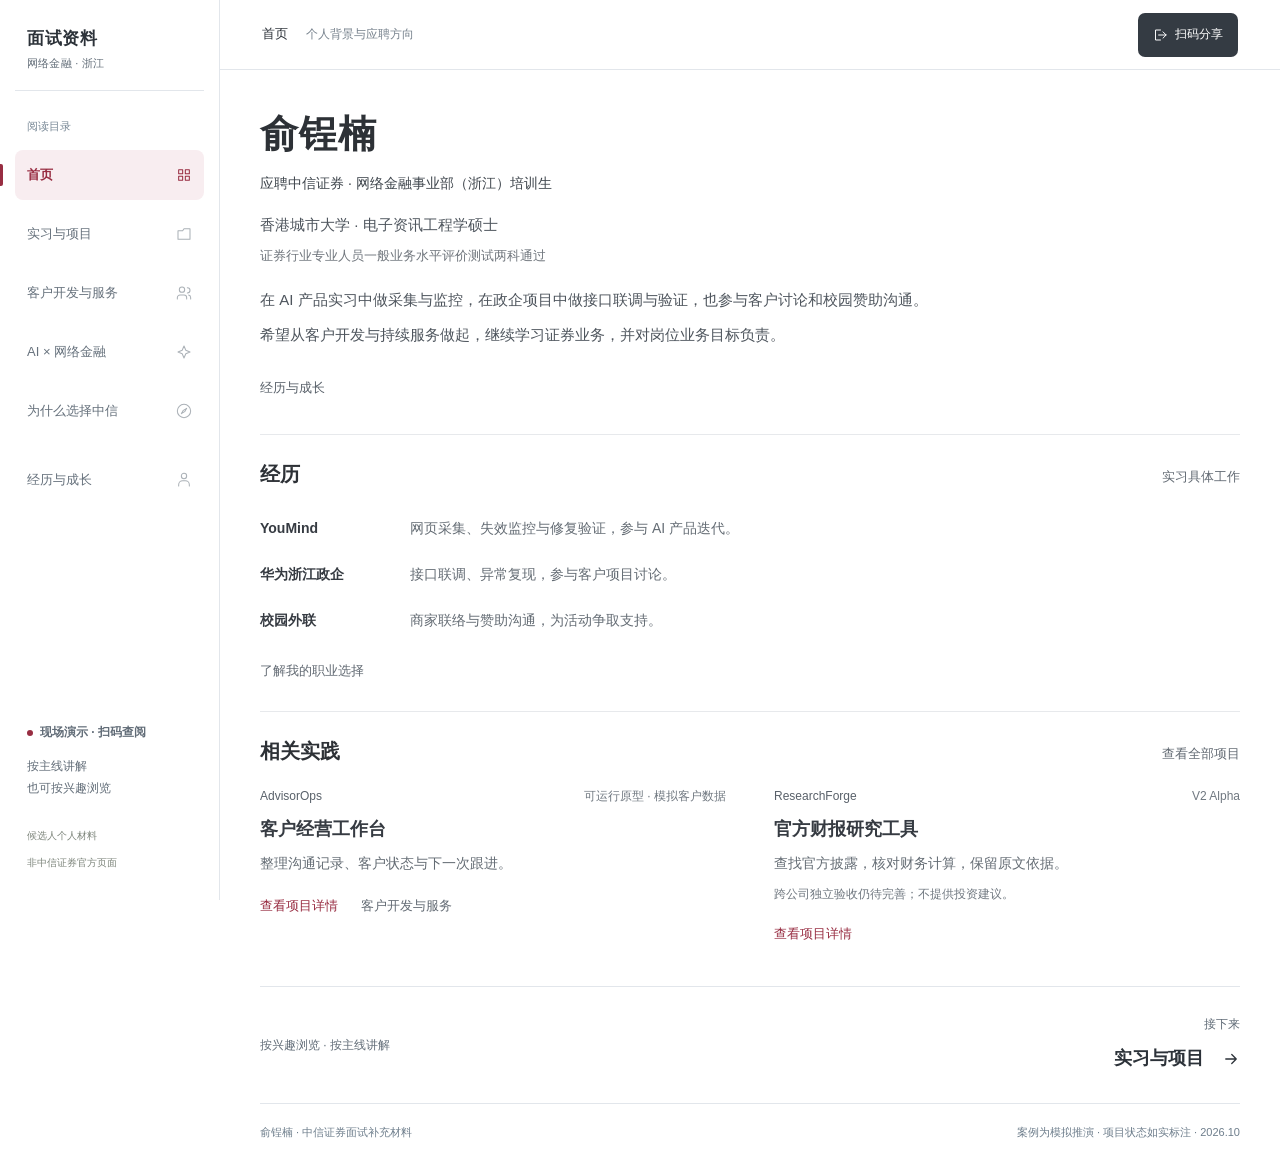
==== commit 96850480: "Update interview profile v2.0 and simplify reading controls" ====
--- a/index.html
+++ b/index.html
@@ -1,2 +1,2 @@
 <!doctype html>
-<html lang="zh-CN"><head><meta charset="UTF-8"><meta name="viewport" content="width=device-width,initial-scale=1"><meta name="theme-color" content="#f5f7f9"><meta name="robots" content="noindex,nofollow,noarchive"><meta name="referrer" content="no-referrer"><meta name="description" content="俞锃楠的中信证券面试补充材料：网络金融事业部（浙江）培训生应聘资料：客户经营、AI 业务应用、真实项目与个人经历。"><meta property="og:title" content="俞锃楠 · 中信证券面试补充材料"><meta property="og:description" content="网络金融事业部（浙江）培训生应聘资料。客户与业务、真实项目和个人经历。"><meta property="og:type" content="website"><meta property="og:url" content="https://pocketvin.github.io/yu-citic-interview/"><title>俞锃楠 · 中信证券面试补充材料</title><link rel="icon" href="./assets/mark.svg" type="image/svg+xml"><link rel="stylesheet" href="./app-PZLZISZC.css"><script defer src="./app-I2SECJDN.js"></script></head><body><div id="root"><div class="app-shell" data-page="home" data-detail=""><a href="#main" class="skip">跳到正文</a><aside class="sidebar"><a href="#home" class="brand" aria-label="面试资料首页"><span><strong>面试资料</strong><small>网络金融 · 浙江</small></span></a><div class="sidebar-label">阅读目录</div><nav aria-label="主导航"><a href="#home" aria-current="page" class="nav-link active"><span>首页</span><svg width="20" height="20" viewBox="0 0 24 24" fill="none" aria-hidden="true"><path d="M4 4h6v6H4zM14 4h6v6h-6zM4 14h6v6H4zM14 14h6v6h-6z" stroke="currentColor" stroke-width="1.55" stroke-linejoin="round" stroke-linecap="round"></path></svg></a><a href="#projects" class="nav-link"><span>实习与项目</span><svg width="20" height="20" viewBox="0 0 24 24" fill="none" aria-hidden="true"><path d="M3 7h7l2-3h9v16H3V7z" stroke="currentColor" stroke-width="1.55" stroke-linejoin="round" stroke-linecap="round"></path></svg></a><a href="#clients" class="nav-link"><span>客户开发与服务</span><svg width="20" height="20" viewBox="0 0 24 24" fill="none" aria-hidden="true"><path d="M16 21v-2a4 4 0 0 0-4-4H6a4 4 0 0 0-4 4v2M17 4a4 4 0 0 1 0 8M22 21v-2a4 4 0 0 0-3-3.9M13 7a4 4 0 1 1-8 0 4 4 0 0 1 8 0" stroke="currentColor" stroke-width="1.55" stroke-linejoin="round" stroke-linecap="round"></path></svg></a><a href="#ai" class="nav-link"><span>AI × 网络金融</span><svg width="20" height="20" viewBox="0 0 24 24" fill="none" aria-hidden="true"><path d="M12 3l2.7 6.3L21 12l-6.3 2.7L12 21l-2.7-6.3L3 12l6.3-2.7L12 3z" stroke="currentColor" stroke-width="1.55" stroke-linejoin="round" stroke-linecap="round"></path></svg></a><a href="#citic" class="nav-link"><span>为什么选择中信</span><svg width="20" height="20" viewBox="0 0 24 24" fill="none" aria-hidden="true"><path d="M22 12a10 10 0 1 1-20 0 10 10 0 0 1 20 0M16 8l-3 5-5 3 3-5 5-3z" stroke="currentColor" stroke-width="1.55" stroke-linejoin="round" stroke-linecap="round"></path></svg></a><a href="#about" class="nav-link"><span>经历与成长</span><svg width="20" height="20" viewBox="0 0 24 24" fill="none" aria-hidden="true"><path d="M20 21v-2a6 6 0 0 0-6-6h-4a6 6 0 0 0-6 6v2M16 6a4 4 0 1 1-8 0 4 4 0 0 1 8 0" stroke="currentColor" stroke-width="1.55" stroke-linejoin="round" stroke-linecap="round"></path></svg></a></nav><div class="sidebar-bottom"><span class="tiny-dot"></span><strong>现场演示 · 扫码查阅</strong><p>按主线讲解<br/>也可按兴趣浏览</p><small>候选人个人材料<br/>非中信证券官方页面</small></div></aside><div class="main-shell"><header class="topbar"><div class="mobile-brand"><a href="#home">面试资料</a><span>网络金融 · 浙江</span></div><div class="breadcrumb"><strong>首页</strong><span>个人背景与应聘方向</span></div><div class="top-actions"><button class="mode-btn" aria-pressed="false"><svg width="20" height="20" viewBox="0 0 24 24" fill="none" aria-hidden="true"><path d="M8 4l12 8-12 8V4z" stroke="currentColor" stroke-width="1.55" stroke-linejoin="round" stroke-linecap="round"></path></svg><span>展示模式</span></button><button class="share-button"><svg width="20" height="20" viewBox="0 0 24 24" fill="none" aria-hidden="true"><path d="M9 12h12m-5-5 5 5-5 5M12 4H4v16h8" stroke="currentColor" stroke-width="1.55" stroke-linejoin="round" stroke-linecap="round"></path></svg><span>扫码分享</span></button><button class="icon-btn mobile-menu-button" aria-label="打开目录" aria-expanded="false" aria-controls="mobile-nav"><svg width="20" height="20" viewBox="0 0 24 24" fill="none" aria-hidden="true"><path d="M4 6h16M4 12h16M4 18h16" stroke="currentColor" stroke-width="1.55" stroke-linejoin="round" stroke-linecap="round"></path></svg></button></div></header><main id="main" tabindex="-1" class="main-content"><div class="page-enter"><div class="interview-cover"><header class="cover-introduction"><h1 tabindex="-1">俞锃楠</h1><p class="cover-application">应聘中信证券 · 网络金融事业部（浙江）培训生</p><p class="cover-education">香港城市大学 · 电子资讯工程学硕士</p><p class="cover-finance-study">证券行业专业人员一般业务水平评价测试两科通过</p><div class="cover-introduction-bottom"><div class="cover-self-introduction"><p>在 AI 产品实习中做采集与监控，在政企项目中做接口联调与验证，也参与客户讨论和校园赞助沟通。</p><p>希望从客户开发与持续服务做起，继续学习证券业务，并对岗位业务目标负责。</p></div><div class="cover-actions"><button class="cover-present"><svg width="16" height="16" viewBox="0 0 24 24" fill="none" aria-hidden="true"><path d="m8 5 11 7-11 7V5Z" stroke="currentColor" stroke-width="1.5" stroke-linejoin="round"></path></svg>开始演示</button><button class="cover-about">教育与成长</button></div></div></header><section class="cover-experience" aria-labelledby="cover-experience-title"><div class="cover-section-heading"><h2 id="cover-experience-title">经历</h2><button class="cover-all-projects">实习具体工作</button></div><div class="cover-experience-list"><button><strong>YouMind</strong><span>网页采集、失效监控与修复验证，参与 AI 产品迭代。</span></button><button><strong>华为浙江政企</strong><span>接口联调、异常复现，参与客户项目讨论。</span></button><button><strong>校园外联</strong><span>商家联络与赞助沟通，为活动争取支持。</span></button></div><button class="cover-choice-link">了解我的职业选择</button></section><section class="cover-practice" aria-labelledby="cover-practice-title"><div class="cover-section-heading"><h2 id="cover-practice-title">相关实践</h2><button class="cover-all-projects">查看全部项目</button></div><div class="cover-projects"><article class="cover-client-project"><div class="cover-project-meta"><span>AdvisorOps</span><span>可运行原型 · 模拟客户数据</span></div><h3>客户经营工作台</h3><p>整理沟通记录、客户状态与下一次跟进。</p><div class="cover-project-actions"><button class="cover-project-link">查看项目详情</button><button class="cover-reading-link">客户开发与服务</button></div></article><article class="cover-research-project"><div class="cover-project-meta"><span>ResearchForge</span><span>V2 Alpha</span></div><h3>官方财报研究工具</h3><p>查找官方披露，核对财务计算，保留原文依据。</p><p class="cover-project-boundary">跨公司独立验收仍待完善；不提供投资建议。</p><button class="cover-project-link">查看项目详情</button></article></div></section></div></div><footer class="page-navigation"><span class="caption">按兴趣浏览 · 按主线讲解</span><div><span class="caption">接下来</span><button class="next-page">实习与项目<!-- --> <svg width="18" height="18" viewBox="0 0 24 24" fill="none" aria-hidden="true" class=""><path d="M5 12h14M13 6l6 6-6 6" stroke="currentColor" stroke-width="1.7" stroke-linecap="round" stroke-linejoin="round"></path></svg></button></div></footer><div class="site-foot"><span>俞锃楠 · 中信证券面试补充材料</span><span>案例为模拟推演 · 项目状态如实标注 · 2026.10</span></div></main></div><div class="toast" role="status" aria-live="polite"></div></div></div><noscript><p>当前浏览器禁用了 JavaScript，已展示个人概览。启用 JavaScript 后可浏览完整六页和交互案例。</p></noscript></body></html>+<html lang="zh-CN"><head><meta charset="UTF-8"><meta name="viewport" content="width=device-width,initial-scale=1"><meta name="theme-color" content="#f5f7f9"><meta name="robots" content="noindex,nofollow,noarchive"><meta name="referrer" content="no-referrer"><meta name="description" content="俞锃楠的中信证券面试补充材料：网络金融事业部（浙江）培训生应聘资料：客户经营、AI 业务应用、真实项目与个人经历。"><meta property="og:title" content="俞锃楠 · 中信证券面试补充材料"><meta property="og:description" content="网络金融事业部（浙江）培训生应聘资料。客户与业务、真实项目和个人经历。"><meta property="og:type" content="website"><meta property="og:url" content="https://pocketvin.github.io/yu-citic-interview/"><title>俞锃楠 · 中信证券面试补充材料</title><link rel="icon" href="./assets/mark.svg" type="image/svg+xml"><link rel="stylesheet" href="./app-6JQVL5OR.css"><script defer src="./app-72THF57P.js"></script></head><body><div id="root"><div class="app-shell" data-page="home" data-detail=""><a href="#main" class="skip">跳到正文</a><aside class="sidebar"><a href="#home" class="brand" aria-label="面试资料首页"><span><strong>面试资料</strong><small>网络金融 · 浙江</small></span></a><div class="sidebar-label">阅读目录</div><nav aria-label="主导航"><a href="#home" aria-current="page" class="nav-link active"><span>首页</span><svg width="20" height="20" viewBox="0 0 24 24" fill="none" aria-hidden="true"><path d="M4 4h6v6H4zM14 4h6v6h-6zM4 14h6v6H4zM14 14h6v6h-6z" stroke="currentColor" stroke-width="1.55" stroke-linejoin="round" stroke-linecap="round"></path></svg></a><a href="#projects" class="nav-link"><span>实习与项目</span><svg width="20" height="20" viewBox="0 0 24 24" fill="none" aria-hidden="true"><path d="M3 7h7l2-3h9v16H3V7z" stroke="currentColor" stroke-width="1.55" stroke-linejoin="round" stroke-linecap="round"></path></svg></a><a href="#clients" class="nav-link"><span>客户开发与服务</span><svg width="20" height="20" viewBox="0 0 24 24" fill="none" aria-hidden="true"><path d="M16 21v-2a4 4 0 0 0-4-4H6a4 4 0 0 0-4 4v2M17 4a4 4 0 0 1 0 8M22 21v-2a4 4 0 0 0-3-3.9M13 7a4 4 0 1 1-8 0 4 4 0 0 1 8 0" stroke="currentColor" stroke-width="1.55" stroke-linejoin="round" stroke-linecap="round"></path></svg></a><a href="#ai" class="nav-link"><span>AI × 网络金融</span><svg width="20" height="20" viewBox="0 0 24 24" fill="none" aria-hidden="true"><path d="M12 3l2.7 6.3L21 12l-6.3 2.7L12 21l-2.7-6.3L3 12l6.3-2.7L12 3z" stroke="currentColor" stroke-width="1.55" stroke-linejoin="round" stroke-linecap="round"></path></svg></a><a href="#citic" class="nav-link"><span>为什么选择中信</span><svg width="20" height="20" viewBox="0 0 24 24" fill="none" aria-hidden="true"><path d="M22 12a10 10 0 1 1-20 0 10 10 0 0 1 20 0M16 8l-3 5-5 3 3-5 5-3z" stroke="currentColor" stroke-width="1.55" stroke-linejoin="round" stroke-linecap="round"></path></svg></a><a href="#about" class="nav-link"><span>经历与成长</span><svg width="20" height="20" viewBox="0 0 24 24" fill="none" aria-hidden="true"><path d="M20 21v-2a6 6 0 0 0-6-6h-4a6 6 0 0 0-6 6v2M16 6a4 4 0 1 1-8 0 4 4 0 0 1 8 0" stroke="currentColor" stroke-width="1.55" stroke-linejoin="round" stroke-linecap="round"></path></svg></a></nav><div class="sidebar-bottom"><span class="tiny-dot"></span><strong>现场演示 · 扫码查阅</strong><p>按主线讲解<br/>也可按兴趣浏览</p><small>候选人个人材料<br/>非中信证券官方页面</small></div></aside><div class="main-shell"><header class="topbar"><div class="mobile-brand"><a href="#home">面试资料</a><span>网络金融 · 浙江</span></div><div class="breadcrumb"><strong>首页</strong><span>个人背景与应聘方向</span></div><div class="top-actions"><button class="share-button"><svg width="20" height="20" viewBox="0 0 24 24" fill="none" aria-hidden="true"><path d="M9 12h12m-5-5 5 5-5 5M12 4H4v16h8" stroke="currentColor" stroke-width="1.55" stroke-linejoin="round" stroke-linecap="round"></path></svg><span>扫码分享</span></button><button class="icon-btn mobile-menu-button" aria-label="打开目录" aria-expanded="false" aria-controls="mobile-nav"><svg width="20" height="20" viewBox="0 0 24 24" fill="none" aria-hidden="true"><path d="M4 6h16M4 12h16M4 18h16" stroke="currentColor" stroke-width="1.55" stroke-linejoin="round" stroke-linecap="round"></path></svg></button></div></header><main id="main" tabindex="-1" class="main-content"><div class="page-enter"><div class="interview-cover"><header class="cover-introduction"><h1 tabindex="-1">俞锃楠</h1><p class="cover-application">应聘中信证券 · 网络金融事业部（浙江）培训生</p><p class="cover-education">香港城市大学 · 电子资讯工程学硕士</p><p class="cover-finance-study">证券行业专业人员一般业务水平评价测试两科通过</p><div class="cover-introduction-bottom"><div class="cover-self-introduction"><p>在 AI 产品实习中做采集与监控，在政企项目中做接口联调与验证，也参与客户讨论和校园赞助沟通。</p><p>希望从客户开发与持续服务做起，继续学习证券业务，并对岗位业务目标负责。</p></div><div class="cover-actions"><button class="cover-about">经历与成长</button></div></div></header><section class="cover-experience" aria-labelledby="cover-experience-title"><div class="cover-section-heading"><h2 id="cover-experience-title">经历</h2><button class="cover-all-projects">实习具体工作</button></div><div class="cover-experience-list"><button><strong>YouMind</strong><span>网页采集、失效监控与修复验证，参与 AI 产品迭代。</span></button><button><strong>华为浙江政企</strong><span>接口联调、异常复现，参与客户项目讨论。</span></button><button><strong>校园外联</strong><span>商家联络与赞助沟通，为活动争取支持。</span></button></div><button class="cover-choice-link">了解我的职业选择</button></section><section class="cover-practice" aria-labelledby="cover-practice-title"><div class="cover-section-heading"><h2 id="cover-practice-title">相关实践</h2><button class="cover-all-projects">查看全部项目</button></div><div class="cover-projects"><article class="cover-client-project"><div class="cover-project-meta"><span>AdvisorOps</span><span>可运行原型 · 模拟客户数据</span></div><h3>客户经营工作台</h3><p>整理沟通记录、客户状态与下一次跟进。</p><div class="cover-project-actions"><button class="cover-project-link">查看项目详情</button><button class="cover-reading-link">客户开发与服务</button></div></article><article class="cover-research-project"><div class="cover-project-meta"><span>ResearchForge</span><span>V2 Alpha</span></div><h3>官方财报研究工具</h3><p>查找官方披露，核对财务计算，保留原文依据。</p><p class="cover-project-boundary">跨公司独立验收仍待完善；不提供投资建议。</p><button class="cover-project-link">查看项目详情</button></article></div></section></div></div><footer class="page-navigation"><span class="caption">按兴趣浏览 · 按主线讲解</span><div><span class="caption">接下来</span><button class="next-page">实习与项目<!-- --> <svg width="18" height="18" viewBox="0 0 24 24" fill="none" aria-hidden="true" class=""><path d="M5 12h14M13 6l6 6-6 6" stroke="currentColor" stroke-width="1.7" stroke-linecap="round" stroke-linejoin="round"></path></svg></button></div></footer><div class="site-foot"><span>俞锃楠 · 中信证券面试补充材料</span><span>案例为模拟推演 · 项目状态如实标注 · 2026.10</span></div></main></div><div class="toast" role="status" aria-live="polite"></div></div></div><noscript><p>当前浏览器禁用了 JavaScript，已展示个人概览。启用 JavaScript 后可浏览完整六页和交互案例。</p></noscript></body></html>
--- a/app-6JQVL5OR.css
+++ b/app-6JQVL5OR.css
@@ -0,0 +1 @@
+@charset "UTF-8";.app-shell[data-page=home] .main-shell,.app-shell[data-page=home] .topbar{background:#fff}.interview-cover{color:#2d3136;max-width:1000px;font-family:PingFang SC,-apple-system,BlinkMacSystemFont,Microsoft YaHei,sans-serif}.interview-cover button{font:inherit;cursor:pointer}.interview-cover button:focus-visible{outline:3px solid #982d42;outline-offset:5px}.cover-introduction{padding:7px 0 24px;background:transparent}.cover-introduction h1{font:600 38px/1.35 PingFang SC,-apple-system,BlinkMacSystemFont,Microsoft YaHei,sans-serif;letter-spacing:.025em;margin:0 0 11px;color:#2d3136}.cover-application{font-size:14px;color:#3f464d;font-weight:500;line-height:1.8;margin:0 0 15px}.cover-education{font-size:15px;line-height:1.8;color:#4e555d;margin:0}.cover-finance-study{color:#70767d;font-size:13px;line-height:1.8;margin:6px 0 0}.cover-introduction-bottom{margin-top:18px}.cover-self-introduction{max-width:720px}.cover-self-introduction p{color:#4e555d;font-size:15px;line-height:1.85;margin:0}.cover-self-introduction p+p{margin-top:7px}.cover-actions{display:flex;align-items:center;gap:24px;margin-top:18px}.cover-about{padding:9px 0;min-height:44px;background:none;border:0;color:#59616a;font-size:13px!important}.cover-about:hover{color:#982d42;text-decoration:underline;text-underline-offset:5px}.cover-section-heading{margin:0 0 10px;display:flex;align-items:baseline;justify-content:space-between;gap:20px}.cover-section-heading h2{font-size:20px;font-weight:600;line-height:1.5;margin:0;color:#2d3136}.cover-all-projects{display:flex;align-items:center;background:none;border:0;padding:6px 0;min-height:44px;color:#626a73;font-size:13px!important;white-space:nowrap}.cover-all-projects:hover{color:#982d42;text-decoration:underline;text-underline-offset:5px}.cover-experience{padding:20px 0 18px;border-top:1px solid #e7e9ec}.cover-experience-list{display:grid;gap:2px}.cover-experience-list button{display:grid;grid-template-columns:132px minmax(0,1fr);align-items:baseline;gap:18px;border:0;background:none;text-align:left;padding:7px 0;min-height:44px}.cover-experience-list button:hover strong{color:#982d42}.cover-experience-list strong{color:#363b42;font-size:14px;font-weight:600;line-height:1.85}.cover-experience-list span{color:#646c74;font-size:14px;line-height:1.85}.cover-choice-link{min-height:44px;background:none;border:0;padding:5px 0;color:#626a73;font-size:13px!important;margin-top:4px}.cover-choice-link:hover{color:#982d42;text-decoration:underline;text-underline-offset:5px}.cover-practice{border-top:1px solid #e7e9ec;padding-top:20px}.cover-projects{display:grid;grid-template-columns:repeat(2,minmax(0,1fr));gap:48px}.cover-projects article{min-width:0;background:none;padding:0}.cover-project-meta{display:flex;align-items:baseline;justify-content:space-between;flex-wrap:wrap;gap:3px 14px;font-size:12px;line-height:1.8;color:#707880;margin-bottom:7px}.cover-project-meta>span:first-child{color:#59616a;font-weight:500}.cover-projects h3{font-size:18px;font-weight:600;line-height:1.6;margin:0 0 7px;color:#363b42}.cover-projects article>p{font-size:14px;line-height:1.85;color:#646c74;margin:0}.cover-project-link{border:0;background:none;color:#982d42;font-size:13px!important;min-height:44px;padding:6px 0;margin-top:7px;font-weight:550!important}.cover-project-link:hover{text-decoration:underline;text-underline-offset:5px}.cover-project-actions{display:flex;align-items:center;flex-wrap:wrap;gap:0 23px}.cover-reading-link{border:0;background:none;color:#626a73;font-size:13px!important;min-height:44px;padding:6px 0;margin-top:7px}.cover-reading-link:hover{color:#982d42;text-decoration:underline;text-underline-offset:5px}.cover-research-project .cover-project-boundary{color:#707880;font-size:12px;line-height:1.8;margin-top:7px}@media(max-width:1180px){.cover-projects{gap:32px}}@media(max-width:600px){.cover-introduction{padding-top:0;padding-bottom:22px}.cover-introduction h1{font-size:32px;margin-bottom:9px}.cover-application{font-size:13px;margin-bottom:15px}.cover-education{font-size:14px}.cover-finance-study{font-size:12px}.cover-self-introduction p{font-size:14px;line-height:1.85}.cover-introduction-bottom,.cover-actions{margin-top:17px}.cover-section-heading{margin-bottom:8px;gap:12px}.cover-section-heading h2{font-size:18px}.cover-experience{padding-top:17px;padding-bottom:16px}.cover-experience-list{gap:6px}.cover-experience-list button{grid-template-columns:1fr;gap:3px;padding:6px 0}.cover-practice{padding-top:17px}.cover-projects{grid-template-columns:1fr;gap:22px}.cover-project-meta{font-size:11px;margin-bottom:7px}.cover-projects h3{font-size:17px}}@media(prefers-reduced-motion:reduce){.interview-cover *{animation:none!important;transition:none!important}}@media print{.cover-actions,.cover-all-projects,.cover-project-link,.cover-reading-link,.cover-choice-link{display:none}.cover-introduction{padding-top:0}.cover-introduction h1{font-size:30px}.cover-projects{grid-template-columns:repeat(2,minmax(0,1fr))}}.about-reader{max-width:1040px}.about-reader p,.about-reader li{font-size:14px;line-height:1.85;color:var(--muted)}.about-reader p{max-width:70ch}.about-reader h2,.about-reader h3{color:var(--ink)}.about-reader h3{font-size:17px;line-height:1.5;font-weight:650;margin:0 0 8px}.about-heading{max-width:760px;margin:5px 0 25px}.about-page-label{font-size:12px;color:var(--red);display:block;margin-bottom:12px;font-weight:650}.about-heading h1{font-family:Songti SC,STSong,SimSun,serif;font-size:34px;line-height:1.35;font-weight:600;letter-spacing:-.025em;margin:0 0 13px}.about-heading>p{font-size:14px}.about-profile{padding:0 0 20px}.about-profile-information{display:flex;align-items:baseline;flex-wrap:wrap;gap:12px 28px}.about-profile-name{font-size:23px;line-height:1.4;font-weight:650;letter-spacing:.08em;color:var(--ink)}.about-profile-facts{display:flex;flex-wrap:wrap;gap:8px 24px;margin:0}.about-profile-facts>div{display:flex;align-items:baseline;gap:10px}.about-profile-facts dt{font-size:12px;color:var(--muted)}.about-profile-facts dd{font-size:14px;margin:0;color:var(--ink)}.about-profile.has-photo{display:grid;grid-template-columns:minmax(0,1fr) 220px;align-items:center;gap:24px}.about-profile.has-photo .about-profile-information{display:block}.about-profile.has-photo .about-profile-facts{margin-top:12px}.about-life-photo{margin:0}.about-life-photo img{display:block;width:100%;height:auto;max-height:240px;object-fit:contain;object-position:right center;border-radius:4px}.about-education{display:grid;grid-template-columns:135px minmax(0,1fr);gap:26px;padding:23px 0;border-top:2px solid var(--ink);border-bottom:1px solid var(--line)}.about-identity h2{font-size:14px;line-height:1.8;font-weight:600;margin:2px 0 0}.about-school{display:flex;justify-content:space-between;align-items:flex-start;gap:18px}.about-school+.about-school{margin-top:18px}.about-school h2{font-size:18px;font-weight:650;margin:0 0 3px;line-height:1.5}.about-school p{font-size:14px}.about-school small{font-size:12px;color:var(--muted);display:block;margin-top:2px}.about-school time,.about-experience-date time{font-size:12px;font-variant-numeric:tabular-nums;color:var(--muted);white-space:nowrap;line-height:1.8}.about-language{display:flex;align-items:center;flex-wrap:wrap;gap:8px 15px;padding-top:16px;font-size:12px}.about-language>span{color:var(--muted)}.about-language>strong{color:var(--ink);font-weight:600}.about-language>p{font-size:12px;margin-left:auto}.about-jump-nav{display:flex;flex-wrap:wrap;gap:4px 17px;padding:10px 0 0}.about-jump-nav button{border:0;background:none;padding:8px 0;min-height:42px;color:var(--muted);font-size:12px}.about-jump-nav button:hover{color:var(--red)}.about-section-heading{display:flex;justify-content:space-between;align-items:baseline;gap:24px;margin:34px 0 17px}.about-section-heading h2{font-size:20px;font-weight:650;line-height:1.5;margin:0;scroll-margin-top:105px}.about-section-heading>p{font-size:12px;max-width:390px;text-align:right}.about-experience-list{border-top:1px solid var(--line)}.about-experience-row{display:grid;grid-template-columns:155px minmax(0,1fr);gap:26px;padding:23px 0;border-bottom:1px solid var(--line)}.about-experience-date{padding-top:3px}.about-experience-date>span{display:block;color:var(--muted);font-size:12px;margin-top:6px}.about-experience-body h3>small{font-size:12px;font-weight:400;color:var(--muted);margin-left:12px}.about-experience-body>ul{padding:0;list-style:none;margin:11px 0 12px;display:grid;gap:5px}.about-experience-body li{position:relative;padding-left:13px}.about-experience-body li:before{content:"";position:absolute;left:0;width:4px;height:4px;top:.78em;border-radius:50%;background:#8195a3}.about-experience-body .about-reflection{font-size:14px;color:#516f82;padding-top:2px}.about-campus{display:grid;grid-template-columns:1.1fr 1fr;gap:24px}.about-campus>article{padding:19px 22px 21px;border:1px solid var(--line);border-radius:6px;background:#fff}.about-role{display:block;font-size:12px;margin-bottom:8px;color:var(--red);font-weight:600}.about-campus .about-personal-view{margin-top:11px;color:#536e81}.about-hobbies{display:grid;grid-template-columns:1.05fr 1fr;gap:27px;align-items:start}.about-music{border-left:3px solid var(--red);background:#eff3f6;padding:20px 22px;border-radius:0 6px 6px 0}.about-music-head{display:flex;align-items:center;gap:13px;margin-bottom:10px}.about-music-head h3{margin:0}.about-bass-symbol{width:29px;height:29px;display:flex;gap:5px;justify-content:center;transform:rotate(10deg)}.about-bass-symbol i{width:1px;height:29px;display:block;background:#627b8b}.about-bass-symbol i:nth-child(2){width:2px}.about-bass-symbol i:nth-child(3){width:2px}.about-bass-symbol i:nth-child(4){width:3px}.about-music .about-music-note{margin-top:11px;font-size:14px;color:#536e81}.about-hobby-notes article+article{margin-top:19px;padding-top:18px;border-top:1px solid var(--line)}.about-preparation{margin:16px 0 0;padding-top:15px;border-top:1px solid var(--line)}.about-preparation>div{display:grid;grid-template-columns:72px minmax(0,1fr);gap:16px}.about-preparation>div+div{margin-top:13px}.about-preparation dt{color:var(--muted);font-size:12px;line-height:1.85;padding-top:2px}.about-preparation dd{margin:0}.about-preparation dd>p{font-size:13px;line-height:1.85}.about-preparation .about-inline-link{min-height:36px;padding:5px 0;margin-top:3px}.about-honors{margin-top:17px;padding-top:15px;border-top:1px solid var(--line)}.about-honors>h3{font-size:12px;color:var(--muted);font-weight:400;margin:0 0 10px}.about-honor{display:grid;grid-template-columns:45px minmax(0,1fr);gap:15px}.about-honor>time{font-size:12px;line-height:1.8;color:var(--muted);font-variant-numeric:tabular-nums;padding-top:2px}.about-honor-title{display:flex;flex-wrap:wrap;align-items:baseline;gap:5px 13px}.about-honor-title h4{font-size:16px;line-height:1.65;font-weight:600;margin:0;color:var(--ink)}.about-honor-title>span{font-size:13px;line-height:1.8;color:var(--red);font-weight:600;white-space:nowrap}.about-honor p{font-size:13px;margin-top:4px}.about-honor-source{display:inline-flex;align-items:center;gap:8px;min-height:36px;font-size:12px;color:var(--red);text-decoration:none}.about-honor-source:hover{text-decoration:underline;text-underline-offset:4px}.about-honor-source:focus-visible{outline:2px solid var(--red);outline-offset:3px}.about-work-notes{display:grid;grid-template-columns:repeat(2,minmax(0,1fr));gap:26px;border-top:1px solid var(--line);padding-top:19px}.about-work-notes article{min-width:0}.about-work-notes h3{font-size:16px}.about-work-notes p{font-size:14px}.about-inline-link{display:inline-flex;align-items:center;gap:9px;background:none;border:0;color:var(--red);padding:9px 0;min-height:42px;font-size:12px;font-weight:600}.about-inline-link:hover{text-decoration:underline;text-underline-offset:4px}.about-more{border-top:1px solid var(--line);border-bottom:1px solid var(--line);margin-top:16px}.about-more summary{cursor:pointer;display:flex;align-items:center;justify-content:space-between;gap:15px;list-style:none;font-size:14px;font-weight:600;padding:17px 0}.about-more summary::-webkit-details-marker{display:none}.about-more summary>span{font-size:18px;color:var(--red);font-weight:400}.about-more[open] summary>span{transform:rotate(45deg)}.about-more>p{padding:0 0 17px}.about-direction{display:flex;gap:25px;align-items:end;justify-content:space-between;margin-top:32px;padding:23px 25px;background:#eaf0f5;border-radius:6px}.about-direction h2{font-size:20px;margin:0 0 10px;scroll-margin-top:105px}.about-direction p+p{margin-top:8px}.about-direction>.about-inline-link{flex:none}@media(max-width:1080px){.about-work-notes{grid-template-columns:1fr;gap:17px}.about-work-notes article+article{padding-top:17px;border-top:1px solid var(--line)}.about-direction{display:block}.about-direction>.about-inline-link{margin-top:8px}.about-language>p{margin-left:0}}@media(max-width:680px){.about-reader p,.about-reader li{font-size:14px;line-height:1.85}.about-heading{margin:4px 0 21px}.about-heading h1{font-size:28px;margin-bottom:12px}.about-profile{padding-bottom:17px}.about-profile-information{gap:10px 22px}.about-profile-name{font-size:21px}.about-profile-facts{gap:7px 18px}.about-profile.has-photo{grid-template-columns:minmax(0,1fr) 120px;gap:16px}.about-life-photo img{max-height:180px}.about-education{grid-template-columns:1fr;gap:16px;padding:19px 0}.about-identity h2{margin:0;font-size:14px}.about-school{display:block}.about-school time{display:block;margin-top:5px}.about-school h2{font-size:17px}.about-school+.about-school{margin-top:17px}.about-language{gap:8px 13px;padding-top:14px}.about-language>p{font-size:12px;width:100%}.about-preparation>div{grid-template-columns:1fr;gap:4px}.about-preparation dt{font-weight:600;color:var(--ink)}.about-preparation dd>p{font-size:14px}.about-honors>h3{font-size:12px}.about-honor{grid-template-columns:1fr;gap:3px}.about-honor-title h4{font-size:16px}.about-honor p{font-size:14px}.about-jump-nav{gap:4px 16px}.about-jump-nav button{font-size:12px}.about-section-heading{display:block;margin:29px 0 14px}.about-section-heading h2{font-size:20px}.about-section-heading>p{font-size:12px;text-align:left;margin-top:5px}.about-experience-row{grid-template-columns:1fr;gap:8px;padding:19px 0}.about-experience-date{display:flex;align-items:baseline;justify-content:space-between;flex-wrap:wrap;gap:4px 12px;padding:0}.about-experience-date>span{margin:0}.about-experience-body h3{font-size:17px}.about-experience-body h3>small{display:block;margin:4px 0 0}.about-experience-body .about-reflection{font-size:14px}.about-campus{grid-template-columns:1fr;gap:13px}.about-campus>article{padding:17px 18px}.about-campus h3{font-size:17px}.about-hobbies{grid-template-columns:1fr;gap:20px}.about-music{padding:18px}.about-music .about-music-note{font-size:14px}.about-hobby-notes article+article{margin-top:17px;padding-top:17px}.about-work-notes{gap:17px;padding-top:17px}.about-work-notes h3{font-size:17px}.about-more summary{font-size:14px}.about-direction{padding:19px 18px;margin-top:27px}.about-direction h2{font-size:20px}.about-direction p{font-size:14px}}@media print{.about-jump-nav,.about-inline-link{display:none}.about-reader{max-width:none}.about-heading h1{font-size:28px}.about-experience-row,.about-campus>article,.about-music{break-inside:avoid}.about-work-notes{grid-template-columns:repeat(2,minmax(0,1fr))}.about-work-notes article+article{border:0;padding-top:0}.about-more:not([open]){display:none}}.brand,.mobile-brand a{touch-action:manipulation;-webkit-user-select:none;user-select:none}.modal.prep-modal.wide{width:min(1060px,calc(100vw - 40px));height:min(840px,calc(100dvh - 40px));max-height:calc(100dvh - 40px);padding:0;overflow:hidden;background:#fff;color:#30363c;border-color:#d8dfe5;border-radius:10px}.modal.prep-modal[open]{display:flex;flex-direction:column}.modal.prep-modal>.modal-head{flex:none;padding:17px 24px 15px;margin:0;border-bottom:1px solid #e5e9ed;align-items:center}.modal.prep-modal>.modal-head h2{font-size:22px;font-weight:600;line-height:1.5}.modal.prep-modal>.modal-head .icon-btn{margin-right:-5px;flex:none}.interview-prep{display:flex;flex-direction:column;min-height:0;flex:1;font-family:PingFang SC,-apple-system,BlinkMacSystemFont,Microsoft YaHei,sans-serif}.interview-prep button,.interview-prep input{font-family:inherit}.interview-prep button:focus-visible,.interview-prep input:focus-visible,.interview-prep a:focus-visible,.interview-prep summary:focus-visible{outline:3px solid #982d42;outline-offset:3px}.prep-toolbar{flex:none;padding:17px 24px 10px;border-bottom:1px solid #e5e9ed;background:#fff}.prep-intro{font-size:13px;line-height:1.7;color:#747c84;margin:0 0 13px}.prep-search{display:block;margin:0 0 13px}.prep-search>span{display:block;color:#505a63;font-size:13px;line-height:1.7;margin-bottom:6px}.prep-search input{display:block;width:100%;height:43px;min-width:0;padding:8px 12px;background:#fff;color:#30363c;border:1px solid #cdd6de;border-radius:5px;font-size:14px;line-height:1.6}.prep-search input::placeholder{color:#818991;opacity:1}.prep-category-filters{display:flex;flex-wrap:wrap;gap:7px}.prep-category-filters button{min-height:38px;padding:7px 12px;background:#fff;border:1px solid #d7dfe5;border-radius:5px;color:#56616b;font-size:13px;line-height:1.6}.prep-category-filters button:hover{border-color:#b8c4ce;color:#982d42}.prep-category-filters button[aria-pressed=true]{background:#f7edf0;color:#982d42;border-color:#d5a7b3;font-weight:550}.prep-result-controls{display:flex;align-items:center;gap:20px;margin-top:7px;min-height:38px}.prep-priority{display:flex;align-items:center;gap:7px;color:#505a63;font-size:13px;line-height:1.7;cursor:pointer;min-height:38px}.prep-priority input{width:15px;height:15px;margin:0;accent-color:#982d42}.prep-count{font-size:12px;color:#737c85;line-height:1.7;margin:0}.prep-reset{margin-left:auto;border:0;background:none;padding:7px 0;min-height:38px;font-size:12px;color:#68727c}.prep-reset:hover{color:#982d42;text-decoration:underline;text-underline-offset:4px}.prep-results{flex:1;min-height:0;overflow-y:auto;overscroll-behavior:contain;scrollbar-gutter:stable;padding:0 24px 22px}.prep-question{border-bottom:1px solid #e2e7ec;margin:0;overflow:visible}.prep-question>summary{list-style:none;display:flex;align-items:center;gap:22px;padding:18px 0;cursor:pointer;min-height:68px}.prep-question>summary::-webkit-details-marker{display:none}.prep-question-heading{flex:1;min-width:0}.prep-question-meta{display:flex;align-items:center;flex-wrap:wrap;gap:10px;margin-bottom:5px;color:#7b858e;font-size:12px;line-height:1.6}.prep-question-meta .prep-priority-mark{color:#982d42}.prep-question-heading>strong{display:block;font-size:16px;line-height:1.65;font-weight:550;color:#333b43}.prep-question-toggle{flex:none;font-size:21px;font-weight:400;line-height:1;color:#982d42;transition:transform .15s ease}.prep-question[open]>summary .prep-question-toggle{transform:rotate(45deg)}.prep-answer{max-width:830px;padding:0 0 22px;color:#505d68}.prep-answer section+section{margin-top:23px}.prep-answer h3{font-size:13px;line-height:1.7;font-weight:600;color:#404c56;margin:0 0 10px}.prep-answer p{font-size:15px;line-height:1.95;margin:0}.prep-answer p+p{margin-top:10px}.prep-answer .prep-answer-lead{font-weight:550;color:#333d46;margin-bottom:10px}.prep-answer .prep-followup-question{font-weight:550;color:#465460;margin-bottom:8px}.prep-followup{border-left:2px solid #d9e1e8;padding-left:15px}.prep-evidence{padding-top:17px;border-top:1px solid #e6ebef}.prep-evidence p,.prep-boundary p{font-size:13px;line-height:1.85;color:#69747e}.prep-evidence-link{display:inline-flex;align-items:center;gap:8px;border:0;background:none;min-height:42px;padding:7px 0;margin-top:5px;color:#982d42;font-size:13px;font-weight:550}.prep-evidence-link:hover{text-decoration:underline;text-underline-offset:5px}.prep-sources{display:flex;flex-direction:column;align-items:flex-start;gap:7px;margin-top:11px}.prep-sources a{font-size:12px;line-height:1.75;color:#697680;text-decoration:underline;text-underline-offset:3px;text-decoration-color:#bdc9d2;overflow-wrap:anywhere}.prep-sources a:hover{color:#982d42}.prep-boundary h3{color:#7c5964}.prep-empty{padding:35px 0;color:#596570}.prep-empty p{font-size:16px;line-height:1.8;margin:0 0 6px}.prep-empty>span{display:block;font-size:14px;line-height:1.8;color:#7a848e}.prep-empty button{border:0;background:none;color:#982d42;min-height:44px;padding:8px 0;font-size:13px;margin-top:9px}@media(max-width:600px){.modal.prep-modal.wide{width:calc(100vw - 20px);height:calc(100dvh - 20px);max-height:calc(100dvh - 20px);border-radius:8px}.modal.prep-modal>.modal-head{padding:12px 17px 10px}.modal.prep-modal>.modal-head h2{font-size:20px}.prep-toolbar{padding:12px 17px 8px}.prep-intro{font-size:12px;line-height:1.75;margin-bottom:10px}.prep-search{margin-bottom:10px}.prep-search input{height:44px;font-size:16px;padding:8px 10px}.prep-category-filters{gap:6px}.prep-category-filters button{font-size:12px;min-height:44px;padding:8px 10px}.prep-result-controls{gap:14px;min-height:44px;margin-top:5px}.prep-priority{min-height:44px;font-size:12px}.prep-count{font-size:12px}.prep-reset{font-size:12px;min-height:44px}.prep-results{padding:0 17px 18px;scrollbar-gutter:auto}.prep-question>summary{gap:16px;padding:15px 0}.prep-question-meta{font-size:11px;margin-bottom:5px}.prep-question-heading>strong{font-size:15px;line-height:1.7}.prep-question-toggle{font-size:20px}.prep-answer{padding-bottom:20px}.prep-answer p{font-size:14px;line-height:1.95}.prep-answer h3,.prep-evidence p,.prep-boundary p{font-size:13px}.prep-followup{padding-left:12px}.prep-sources a{font-size:12px}.prep-evidence-link{min-height:44px}}@media(max-width:360px){.prep-result-controls{gap:9px}.prep-category-filters button{padding-left:9px;padding-right:9px}}@media(prefers-reduced-motion:reduce){.interview-prep *{animation:none!important;transition:none!important}}.icc-experience{margin:0 0 32px;scroll-margin-top:110px}.icc-experience:focus{outline:none}.icc-experience-heading{display:flex;align-items:baseline;justify-content:space-between;gap:22px;margin-bottom:15px}.icc-experience-heading h2{margin:0;color:var(--ink);font-size:20px;line-height:1.5;font-weight:650}.icc-experience-heading>p{margin:0;color:var(--muted);font-size:12px;line-height:1.7}.icc-experience-grid{display:grid;grid-template-columns:repeat(3,minmax(0,1fr));background:#fff;border:1px solid var(--line);border-radius:7px;overflow:hidden}.icc-experience-entry{display:flex;flex-direction:column;min-width:0;padding:20px;border-right:1px solid var(--line)}.icc-experience-entry:last-child{border-right:0}.icc-experience-entry-heading{margin-bottom:15px}.icc-experience-entry-heading time{display:block;color:var(--muted);font-size:12px;line-height:1.7;font-variant-numeric:tabular-nums;margin-bottom:9px}.icc-experience-entry-heading h3{margin:0 0 4px;color:var(--ink);font-size:18px;line-height:1.5;font-weight:650}.icc-experience-organization{color:var(--muted);font-size:12px;line-height:1.7;margin:0 0 8px;overflow-wrap:anywhere}.icc-experience-role{color:var(--ink);font-size:13px;line-height:1.6;margin:0}.icc-experience-work{list-style:none;display:grid;gap:9px;margin:0 0 18px;padding:0}.icc-experience-work li{position:relative;padding-left:12px;color:var(--muted);font-size:14px;line-height:1.8}.icc-experience-work li:before{content:"";width:3px;height:3px;background:#7c909e;border-radius:50%;position:absolute;top:.8em;left:0}.icc-experience-note{margin:auto 0 0;padding-top:13px;border-top:1px solid #e9eef2;color:#4f6c7f;font-size:14px;line-height:1.8}.icc-experience-note>span{display:block;color:var(--muted);font-size:11px;font-weight:600;margin-bottom:4px}@media(max-width:930px)and (min-width:761px){.icc-experience-entry{padding:17px 15px}.icc-experience-entry-heading h3{font-size:17px}}@media(max-width:760px){.icc-experience{margin-bottom:28px;scroll-margin-top:100px}.icc-experience-heading{display:block;margin-bottom:13px}.icc-experience-heading>p{margin-top:4px}.icc-experience-grid{grid-template-columns:1fr}.icc-experience-entry{padding:19px 18px;border-right:0;border-bottom:1px solid var(--line)}.icc-experience-entry:last-child{border-bottom:0}.icc-experience-entry-heading{margin-bottom:13px}.icc-experience-entry-heading time{margin-bottom:7px}.icc-experience-entry-heading h3{font-size:18px}.icc-experience-work{gap:8px;margin-bottom:15px}.icc-experience-work li,.icc-experience-note{font-size:14px}.icc-experience-note{padding-top:12px}}@media print{.icc-experience-entry{break-inside:avoid}.icc-experience-grid{grid-template-columns:repeat(3,minmax(0,1fr))}.icc-experience-heading h2{font-size:18px}}:root{--bg:#f6f5f1;--paper:#fffefa;--ink:#202825;--muted:#69716c;--line:#e3e5de;--red:#a93137;--redlight:#f5e9e5;--green:#345d4f;--greenlight:#eaf0e9;--gold:#846139;--goldlight:#f4ede0;--blue:#416172;--bluelight:#eaf0f3;--pink:#935d70;--pinklight:#f5ecf0;--radius:18px;--shadow:0 12px 45px #1c2e2110;--sidebar:224px}*{box-sizing:border-box}html{scroll-behavior:smooth;scroll-padding-top:100px}body{margin:0;background:var(--bg);color:var(--ink);font-family:-apple-system,BlinkMacSystemFont,PingFang SC,Microsoft YaHei,sans-serif;font-size:15px;line-height:1.75;-webkit-font-smoothing:antialiased}button,input{font:inherit}button,a{-webkit-tap-highlight-color:transparent}button{cursor:pointer;color:inherit}a{color:inherit}button:disabled{cursor:default;opacity:.38}svg{flex-shrink:0;vertical-align:middle}img{max-width:100%;display:block}h1,h2,h3,h4,p{margin-top:0}h1,h2,h3,h4{line-height:1.4}h1{letter-spacing:-.045em}p{margin-bottom:0}h1:focus,main:focus{outline:none}a:focus-visible,button:focus-visible,summary:focus-visible,input:focus-visible{outline:3px solid #9a5b35;outline-offset:4px}button:disabled:focus{outline:none}::selection{background:#efd5ca}body:has(dialog[open]){overflow:hidden}.mono{font-family:ui-monospace,SFMono-Regular,Consolas,monospace;font-variant-numeric:tabular-nums}.eyebrow{font-size:10px;font-weight:750;letter-spacing:.16em;text-transform:uppercase;color:var(--red);display:block;margin-bottom:12px}.caption{font-size:12px;color:var(--muted);line-height:1.7}.muted{color:var(--muted);font-size:12px}.accent{color:var(--red)}.arrow-back{transform:rotate(180deg)}.tiny-dot{display:inline-block;width:6px;height:6px;border-radius:50%;background:var(--red);flex:none}.tiny-dot.hollow{background:none;border:1px solid var(--muted)}.skip{position:fixed;top:-100px;left:20px;z-index:100;background:var(--ink);color:#fff;padding:14px 20px;border-radius:8px}.skip:focus{top:12px}.grid{display:grid;gap:18px}.grid.two{grid-template-columns:repeat(2,minmax(0,1fr))}.grid.three{grid-template-columns:repeat(3,minmax(0,1fr))}.tag{display:inline-flex;align-items:center;white-space:normal;border:1px solid var(--line);background:#f4f5f0;color:#526056;border-radius:6px;padding:3px 9px;font-size:11px;line-height:1.6;font-weight:550}.tag.green{background:var(--greenlight);color:var(--green);border-color:#cfddd0}.tag.red{background:var(--redlight);color:var(--red);border-color:#edd2cc}.tag.gold{background:var(--goldlight);color:var(--gold);border-color:#e7dac2}.btn{display:inline-flex;align-items:center;justify-content:center;gap:12px;min-height:44px;background:var(--paper);border:1px solid #cfd4ca;border-radius:9px;padding:11px 18px;font-size:13px;font-weight:650;text-decoration:none;transition:background .18s,transform .18s}.btn:hover:not(:disabled){background:#efeee6;transform:translateY(-1px)}.btn.primary{background:var(--red);border-color:var(--red);color:#fff}.btn.primary:hover{background:#8d272d}.btn.small{min-height:40px;padding:8px 15px}.text-btn{display:inline-flex;gap:9px;align-items:center;justify-content:center;border:0;background:none;min-height:44px;padding:7px 0;font-size:13px;font-weight:600;text-decoration:none}.text-btn:hover:not(:disabled){color:var(--red)}.external{display:inline-flex;align-items:center;font-size:12px;line-height:1.5;text-decoration:underline;text-underline-offset:4px;text-decoration-color:#c2c9be}.external:hover{color:var(--red)}.icon-btn{display:inline-flex;align-items:center;justify-content:center;width:44px;height:44px;border:0;border-radius:9px;background:transparent}.icon-btn:hover{background:#f0f0e9}.sidebar{width:var(--sidebar);position:fixed;inset:0 auto 0 0;background:#efefe8;border-right:1px solid var(--line);display:flex;flex-direction:column;padding:34px 16px 26px;z-index:25}.brand{display:flex;align-items:center;gap:12px;text-decoration:none;padding:0 10px}.brand-mark{position:relative;display:grid;place-items:center;width:43px;height:43px;background:var(--red);color:#fff;border-radius:10px;font-size:24px;line-height:1}.brand-mark>span{position:absolute;width:5px;height:5px;background:#e6c4a4;right:5px;bottom:5px;border-radius:1px}.brand strong{display:block;font-size:17px;letter-spacing:.08em;line-height:1.35}.brand small{font-size:8px;letter-spacing:.07em;line-height:1.3;display:block;margin-top:6px;color:var(--muted)}.sidebar-label{font-size:10px;letter-spacing:.1em;color:#7a8177;padding:0 12px;margin:50px 0 15px}.sidebar nav{display:grid;gap:6px}.nav-link{display:flex;gap:12px;align-items:center;text-decoration:none;color:#626d64;border-radius:9px;padding:13px 12px;font-size:12px;position:relative;min-height:49px}.nav-link>.mono{font-size:10px;color:#818b80}.nav-link svg{margin-left:auto;opacity:.55;width:16px}.nav-link:hover{background:#e6e8de}.nav-link.active{background:var(--paper);color:var(--ink);box-shadow:0 2px 8px #19382305;font-weight:700}.nav-link.active:before{position:absolute;content:"";height:18px;left:-16px;width:3px;background:var(--red);border-radius:0 2px 2px 0}.nav-link.active .mono{color:var(--red)}.nav-link.active svg{color:var(--red);opacity:1}.sidebar-bottom{margin-top:auto;padding:28px 12px 0;color:var(--muted)}.sidebar-bottom strong{font-size:11px;margin-left:7px;font-weight:600}.sidebar-bottom p{font-size:11px;margin:10px 0 20px;line-height:1.85}.sidebar-bottom small{font-size:9px;color:#7c847a}.main-shell{margin-left:var(--sidebar);min-width:0}.topbar{height:74px;border-bottom:1px solid var(--line);display:flex;align-items:center;justify-content:space-between;padding:0 40px;position:sticky;top:0;z-index:20;background:#f6f5f1ed;backdrop-filter:blur(18px)}.breadcrumb{display:flex;align-items:center;gap:21px;font-size:12px;color:var(--muted)}.breadcrumb>.mono{font-size:10px;color:#8b9187}.top-actions{display:flex;align-items:center;gap:15px}.share-button{display:flex;align-items:center;justify-content:center;gap:7px;padding:8px 10px;min-height:42px;border:0;background:transparent;font-size:12px;border-radius:8px}.share-button svg{width:15px}.share-button{background:var(--ink);color:var(--paper);padding:9px 14px}.share-button:hover{background:#3a453e}.mobile-brand,.mobile-menu-button,.mobile-nav{display:none}.main-content{max-width:1220px;margin:0 auto;padding:42px 44px 20px}.page-heading{max-width:840px;margin:5px 0 35px}.page-heading h1{font-size:46px;margin:0 0 20px;font-weight:620;line-height:1.22}.lead{font-size:16px;color:var(--muted);max-width:735px;line-height:1.9}.section-title{display:flex;align-items:end;justify-content:space-between;gap:25px;margin:44px 0 21px}.section-title .eyebrow{margin-bottom:8px}.section-title h2{font-size:24px;font-weight:620;margin:0;letter-spacing:-.025em}.section-title>p{font-size:12px;max-width:360px;color:var(--muted)}.section-title.compact{margin-top:0}.section-title.compact h2{font-size:19px}.page-enter{animation:page-in .35s ease both}@keyframes page-in{0%{opacity:0;transform:translateY(9px)}to{opacity:1;transform:none}}.page-navigation{border-top:1px solid #d8ddd2;margin-top:54px;padding:24px 0;display:flex;justify-content:space-between;align-items:center;gap:20px}.page-navigation>div{text-align:right}.next-page{background:transparent;border:0;display:flex;align-items:center;justify-content:flex-end;gap:18px;font-size:18px;font-weight:650;min-height:44px;padding:5px 0}.next-page:hover{color:var(--red)}.site-foot{border-top:1px solid var(--line);padding-top:18px;display:flex;align-items:center;justify-content:space-between;gap:18px;color:#7c837a;font-size:10px}.anchor-offset{scroll-margin-top:95px}.hero-grid{display:grid;grid-template-columns:1.2fr 1fr;align-items:center;gap:37px;padding:31px 0 53px}.role-label{display:flex;align-items:center;gap:8px;font-size:11px;margin:26px 0 19px;color:#667060}.hero-copy h1{font-size:clamp(38px,3.7vw,58px);font-weight:650;line-height:1.25;margin:0;letter-spacing:-.055em}.hero-intro{color:var(--muted);font-size:15px;line-height:1.95;margin:25px 0}.hero-actions{display:flex;align-items:center;flex-wrap:wrap;gap:12px 21px;margin-top:29px}.identity-line{margin-top:34px;font-size:11px;color:var(--muted);display:flex;gap:10px;align-items:center;flex-wrap:wrap}.identity-line i{height:10px;width:1px;background:#c8cec1}.hero-evidence{border:1px solid #d9ded3;border-radius:18px;background:var(--paper);overflow:hidden;box-shadow:var(--shadow);transform:rotate(.5deg)}.evidence-top{padding:16px 21px;border-bottom:1px solid #e9e9e1;display:flex;justify-content:space-between;font-size:11px;color:var(--muted)}.evidence-top>.mono{font-size:9px}.hero-point{display:flex;gap:14px;padding:23px 22px;border-bottom:1px solid #efeee7}.point-num{color:var(--red);font:11px ui-monospace,monospace;margin-top:4px}.hero-point h3{font-size:15px;line-height:1.5;margin:0 0 7px;font-weight:650}.hero-point p{font-size:12px;color:var(--muted);line-height:1.8}.evidence-bottom{padding:18px 22px;background:#edf0e6;display:flex;gap:14px;align-items:center}.evidence-bottom svg{color:var(--green);width:17px}.evidence-bottom p{font-size:10px;color:var(--muted)}.evidence-bottom strong{font-weight:550;display:block;color:var(--green);font-size:11px;margin-top:3px}.home-path{padding-top:27px;border-top:1px solid #d9ddd2}.path-card{text-align:left;background:var(--paper);border:1px solid var(--line);border-radius:13px;padding:22px;display:flex;flex-direction:column;transition:transform .2s,border-color .2s}.path-card:hover{transform:translateY(-3px);border-color:#bbbfaf}.path-top{display:flex;align-items:center;justify-content:space-between;margin-bottom:22px}.path-top svg{color:var(--red)}.path-top .mono{font-size:10px;color:#929789}.path-card h3{font-size:18px;margin:0 0 10px}.path-card p{font-size:13px;line-height:1.85;color:var(--muted)}.card-action{font-size:11px;font-weight:650;display:flex;align-items:center;justify-content:space-between;gap:15px;margin-top:auto;padding-top:27px}.card-action svg{width:15px}.home-footnote{display:flex;justify-content:space-between;gap:20px;align-items:center;margin-top:28px;font-size:11px;color:var(--muted)}.business-flow{display:grid;grid-template-columns:repeat(4,minmax(0,1fr));gap:0;border:1px solid var(--line);border-radius:15px;background:#eeefe7;overflow:hidden}.business-stage{padding:20px;border-right:1px solid var(--line)}.business-stage:last-child{border:0}.business-stage>.mono{font-size:10px;color:#87907f}.business-stage h3{font-size:15px;margin:12px 0 10px}.business-stage p{font-size:12px;line-height:1.85;color:var(--muted)}.case-tabs{display:flex;flex-wrap:wrap;gap:8px;margin-bottom:20px}.case-tab{border:1px solid #d9ded2;background:transparent;border-radius:8px;min-height:42px;padding:9px 16px;font-size:12px;color:#616d60}.case-tab:hover{background:#eeefe5}.case-tab.active{background:var(--ink);color:#fff;border-color:var(--ink)}.case-sheet{background:var(--paper);border:1px solid var(--line);border-radius:17px;padding:28px}.case-identity{display:flex;gap:16px;align-items:center}.avatar{width:61px;height:67px;border-radius:10px;background:#efddd4;color:#8f4a3a;font-size:30px;display:grid;place-items:center;font-family:Songti SC,serif;flex:none}.case-identity h2{margin:8px 0 3px;font-size:24px}.case-identity p{font-size:12px;color:var(--muted)}.case-assets{margin-left:auto;text-align:right}.case-assets span,.case-assets strong,.case-assets small{display:block}.case-assets span{font-size:11px;color:var(--gold);margin-bottom:7px}.case-assets strong{font-size:13px;font-weight:600}.case-assets small{font-size:10px;color:var(--muted);margin-top:5px}.case-story{font-size:14px;color:#5c685d;line-height:1.9;background:#f2f3ec;border-radius:11px;padding:17px 20px;margin:23px 0}.facts-grid{padding:3px 2px 22px;border-bottom:1px solid var(--line)}.facts-grid h3{font-size:13px;display:flex;align-items:center;gap:7px;margin-bottom:10px}.clean-list{list-style:none;padding:0;margin:0;display:grid;gap:7px}.clean-list li{position:relative;padding-left:14px;font-size:12px;color:var(--muted);line-height:1.85}.clean-list li:before{position:absolute;left:0;top:.75em;content:"";width:3px;height:3px;background:#9aa58e;border-radius:1px}.question-block{display:grid;grid-template-columns:.8fr 1.25fr;gap:25px;padding:25px 0}.question-block h3{font-size:19px;max-width:220px;margin:0}.question-block ol{list-style:none;counter-reset:q;padding:0;margin:0;display:grid;gap:9px}.question-block li{counter-increment:q;display:flex;gap:13px;font-size:13px;color:#475444;line-height:1.8}.question-block li:before{content:"0"counter(q);font-size:10px;font-family:ui-monospace,monospace;color:#86957c;margin-top:3px}.event-toggle{width:100%;display:flex;align-items:center;gap:14px;padding:16px 18px;border:1px dashed #c7c1a9;border-radius:10px;background:#f6f2e5;text-align:left;transition:background .2s}.event-toggle.on{border-style:solid;border-color:#d6a9a0;background:#f6e7e0}.switch{width:33px;height:19px;background:#c4c5b3;border-radius:99px;display:flex;align-items:center;padding:3px;flex:none;transition:background .2s}.switch>span{display:block;width:13px;height:13px;background:#fff;border-radius:50%;box-shadow:0 1px 3px #1b29101c;transition:transform .2s}.on .switch{background:var(--red)}.on .switch>span{transform:translate(14px)}.event-toggle strong{display:block;font-size:13px}.event-toggle small{display:block;font-size:11px;color:var(--muted);margin-top:4px}.event-label{margin-left:auto;white-space:nowrap;font-size:10px;color:var(--gold)}.on .event-label{color:var(--red)}.action-grid{margin-top:25px;gap:24px;animation:page-in .3s}.action-grid h3{font-size:17px;margin:0 0 12px}.action-grid p{font-size:13px;color:#65705f;line-height:1.9}.action-grid blockquote{margin:0;font-size:13px;line-height:1.9;color:#65705f}.opening{padding-left:23px;border-left:1px solid var(--line)}.next-action{background:var(--green);border-radius:11px;padding:20px;display:flex;gap:15px;margin:26px 0 18px;color:#fbfbee}.action-icon{width:25px;height:25px;display:grid;place-items:center;background:#fbfbe517;border-radius:6px;flex:none;margin-top:3px}.next-action strong{font-size:13px;font-weight:600}.next-action p{font-size:12px;color:#e1e8dc;margin-top:6px;line-height:1.85}.boundary{display:flex;gap:15px;align-items:start;padding-top:4px}.boundary>span{color:var(--red);font-size:10px;font-weight:700;white-space:nowrap;padding-top:3px}.boundary p{font-size:12px;color:var(--muted);line-height:1.85}.case-to-tool{display:flex;justify-content:space-between;align-items:center;gap:27px;margin:32px 0;padding:25px 0;border-top:1px solid var(--line);border-bottom:1px solid var(--line)}.case-to-tool h3{font-size:19px;margin:0 0 9px}.case-to-tool p{font-size:12px;color:var(--muted)}.case-to-tool .btn{flex:none}.detail-box{border:1px solid var(--line);border-radius:11px;background:#f8f8f1;margin-top:14px;overflow:hidden}.detail-box summary{display:flex;align-items:center;justify-content:space-between;gap:18px;padding:15px 18px;cursor:pointer;font-size:12px;font-weight:600;list-style:none;min-height:50px}.detail-box summary::-webkit-details-marker{display:none}.detail-box summary>span{font-size:17px;color:#7a856e;font-weight:400;transition:transform .2s}.detail-box[open] summary>span{transform:rotate(45deg)}.detail-body{padding:0 18px 19px;font-size:13px;color:var(--muted);line-height:1.9}.detail-body .external{margin-top:13px}.detail-body .text-btn{font-size:12px;margin-top:7px}.replay{border:1px solid #ccd7c7;background:#f6f8ef;border-radius:15px;padding:24px;margin:24px 0}.replay-heading{display:flex;align-items:start;justify-content:space-between;gap:20px}.replay-heading h3{font-size:22px;margin:0}.replay>.caption{margin:10px 0 20px}.replay-steps{display:flex;border-bottom:1px solid #d3ddca;margin-bottom:20px;gap:0}.replay-step{border:0;background:transparent;border-bottom:2px solid transparent;padding:12px 9px;flex:1;display:flex;align-items:center;justify-content:center;gap:9px;color:#6c7a62;font-size:12px;margin-bottom:-1px;min-height:48px}.replay-step>span{display:grid;place-items:center;border:1px solid #c6d1bd;border-radius:50%;width:22px;height:22px;font:9px ui-monospace,monospace;flex:none}.replay-step svg{width:13px;height:13px}.replay-step.active{border-bottom-color:var(--green);color:var(--green);font-weight:700}.replay-step.active>span{background:var(--green);color:#fff;border-color:var(--green)}.replay-step.past>span{background:#e3eddb}.replay-board{display:grid;grid-template-columns:1fr 1fr;gap:16px}.queue-panel,.record-panel{padding:21px;border-radius:11px;background:var(--paper);border:1px solid #e0e6d8}.queue-top{display:flex;justify-content:space-between;font-size:11px;color:var(--muted)}.queue-top>.mono{font-size:9px}.placement{display:flex;gap:12px;align-items:center;margin:24px 0 13px}.placement strong{font-size:25px;font-weight:600}.status-orbit{height:12px;width:12px;border:3px solid #aebf9d;border-radius:50%;box-shadow:0 0 0 5px #eaf0e0}.queue-panel>p{font-size:13px;line-height:1.8;color:var(--muted);min-height:48px}.state-metrics{display:grid;grid-template-columns:repeat(3,minmax(0,1fr));border-top:1px solid var(--line);gap:14px;padding-top:17px;margin-top:21px}.state-metrics span{display:block;font-size:10px;color:var(--muted);margin-bottom:5px}.state-metrics strong{font-size:12px;font-weight:600}.record-panel h4{font-size:13px;margin-bottom:15px}.record-line{display:grid;grid-template-columns:65px 1fr;gap:12px;font-size:11px;line-height:1.8;padding:8px 0;border-bottom:1px solid #e8ebdf}.record-line>span{color:var(--muted)}.record-line>strong{font-weight:550}.record-proof{display:flex;gap:7px;align-items:center;font-size:11px;color:#74806e;margin-top:18px}.record-proof svg{width:16px}.record-proof.confirmed{color:var(--green)}.record-panel blockquote{margin:12px 0 0;padding-left:13px;border-left:2px solid #b9cab1;font-size:11px;color:var(--muted);line-height:1.85}.replay-controls{display:flex;align-items:center;justify-content:space-between;gap:15px;margin-top:20px}.replay-controls .caption{font-size:10px}.ai-navigation{display:grid;grid-template-columns:repeat(5,minmax(0,1fr));gap:9px;margin:0 0 23px}.ai-nav-item{background:transparent;border:1px solid var(--line);border-radius:10px;text-align:left;padding:16px 12px;color:var(--muted);min-height:118px}.ai-nav-item>.mono{display:block;font-size:10px;margin-bottom:14px}.ai-nav-item>strong{display:block;font-size:13px;color:var(--ink)}.ai-nav-item>small{display:block;font-size:9px;margin-top:8px;line-height:1.7}.ai-nav-item:hover{background:#eef0e6}.ai-nav-item.active{background:var(--red);border-color:var(--red);color:#f2d8cd}.ai-nav-item.active>strong{color:#fff}.ai-scene{background:var(--paper);border:1px solid var(--line);border-radius:15px;padding:28px;animation:page-in .25s}.ai-scene-head{display:flex;justify-content:space-between;align-items:start;gap:25px}.ai-scene-head h2{font-size:25px;line-height:1.55;max-width:600px;margin:0}.ai-scene-head .tag{flex:none}.ai-chain{display:grid;grid-template-columns:repeat(4,minmax(0,1fr));gap:12px;margin:26px 0}.ai-chain-card{border-top:2px solid #c8d0bd;background:#f4f5ed;padding:18px 16px;position:relative}.ai-chain-card:nth-child(3){background:var(--redlight);border-color:var(--red)}.ai-chain-card>.mono{font-size:10px;color:#849177}.ai-chain-card:nth-child(3)>.mono{color:var(--red)}.ai-chain-card h3{font-size:15px;margin:13px 0 12px}.ai-chain-card p{font-size:12px;color:#626e5e;line-height:1.9}.ai-explainer{padding:23px 0;border-top:1px solid var(--line);gap:28px}.ai-explainer h3{font-size:17px;margin:0 0 12px}.ai-explainer p{font-size:13px;color:var(--muted);line-height:1.85}.ai-scene .boundary{background:#f6f1e9;padding:16px;border-radius:8px}.proof-link{display:flex;align-items:center;justify-content:space-between;gap:22px;margin-top:24px}.proof-link .eyebrow{font-size:9px;margin-bottom:7px}.proof-link p{font-size:12px;color:var(--muted);line-height:1.9}.proof-link>.btn{flex:none}.ai-bottom{margin-top:25px;display:flex;gap:16px;padding:20px;border-top:1px solid var(--line)}.ai-bottom>svg{color:var(--red);margin-top:4px}.ai-bottom p{font-size:12px;color:var(--muted);line-height:1.9}.ai-bottom strong{display:block;font-size:14px;color:var(--ink);font-weight:600;margin-bottom:6px}.project-controls{display:flex;justify-content:space-between;align-items:center;gap:18px;margin-bottom:22px}.project-controls .case-tabs{margin-bottom:0}.project-grid{display:grid;grid-template-columns:repeat(2,minmax(0,1fr));gap:22px}.project-card{display:flex;flex-direction:column;text-align:left;padding:0;border:1px solid var(--line);border-radius:14px;background:var(--paper);overflow:hidden;transition:box-shadow .2s,transform .2s}.project-card:hover{transform:translateY(-3px);box-shadow:var(--shadow)}.project-image{aspect-ratio:1.98;overflow:hidden;position:relative;border-bottom:1px solid var(--line);background:#edf0e8}.project-image img{width:100%;height:100%;object-fit:cover;object-position:top;transition:transform .3s}.project-card:hover .project-image img{transform:scale(1.035)}.project-image.game-image{background:#f3e7d3}.project-image.game-image img{object-fit:contain}.project-art{aspect-ratio:1.98;display:flex;flex-direction:column;padding:20px 22px;background:var(--greenlight);border-bottom:1px solid var(--line);color:var(--green);position:relative}.project-art.blue{background:var(--bluelight);color:var(--blue)}.project-art.pink{background:var(--pinklight);color:var(--pink)}.project-art.gold{background:var(--goldlight);color:var(--gold)}.project-art.red{background:var(--redlight);color:var(--red)}.art-head{display:flex;gap:12px;align-items:center;font-size:11px}.art-mark{display:grid;place-items:center;height:37px;width:37px;border:1px solid currentColor;border-radius:9px;font-weight:750;font-size:12px}.art-flow{display:flex;gap:8px;margin:auto 0}.art-flow>div{position:relative;flex:1;border:1px solid #6b85683a;background:#ffffff5c;border-radius:6px;padding:9px 10px}.art-flow span{font:8px ui-monospace,monospace;opacity:.7;display:block}.art-flow strong{display:block;font-size:10px;font-weight:500;margin-top:7px}.art-flow svg{position:absolute;width:14px;right:-12px;top:50%;transform:translateY(-50%);z-index:1}.art-caption{font-size:8px;opacity:.7;align-self:flex-end}.project-card-body{padding:23px;flex:1;display:flex;flex-direction:column}.project-card-meta{display:flex;align-items:center;justify-content:space-between;gap:10px;font-size:10px;color:var(--muted);margin-bottom:17px}.project-card-meta .tag{font-size:9px;background:transparent;border-radius:4px}.project-card h2{font-size:25px;letter-spacing:-.02em;margin:0 0 5px}.project-cn{color:#536451;font-size:12px;margin-bottom:13px}.project-card p{font-size:13px;color:var(--muted);line-height:1.85}.project-card-bottom{display:flex;gap:12px;align-items:center;justify-content:space-between;margin-top:auto;padding-top:22px}.project-card-bottom>span{font-size:9px;color:#84907b;line-height:1.7}.project-card-bottom>svg{color:var(--red);width:17px}.note-panel{border-top:1px solid var(--line);display:flex;align-items:start;gap:15px;margin-top:27px;padding-top:23px;font-size:12px;color:var(--muted)}.note-panel>svg{color:var(--green);margin-top:4px}.note-panel strong{color:var(--ink);font-weight:600}.back-link{font-size:12px;margin:0 0 21px}.project-detail-head{display:flex;align-items:center;gap:20px}.project-monogram{display:grid;place-items:center;border-radius:14px;background:var(--redlight);color:var(--red);width:74px;height:78px;font:600 23px ui-monospace,monospace;flex:none}.project-monogram.green{background:var(--greenlight);color:var(--green)}.project-monogram.pink{background:var(--pinklight);color:var(--pink)}.project-monogram.blue{background:var(--bluelight);color:var(--blue)}.project-monogram.gold{background:var(--goldlight);color:var(--gold)}.project-detail-head h1{font-size:39px;line-height:1.2;font-weight:650;margin:0 0 5px}.project-detail-head .eyebrow{font-size:9px;margin-bottom:11px}.project-detail-head p{color:var(--muted);font-size:13px}.project-detail-intro{margin:25px 0;font-size:19px;line-height:1.8;max-width:830px}.project-summary{display:grid;grid-template-columns:1fr 1fr;gap:27px;border-top:1px solid var(--line);border-bottom:1px solid var(--line);padding:25px 0}.project-summary h2{font-size:18px;margin-bottom:12px}.project-summary p{font-size:13px;color:var(--muted);line-height:1.9}.project-screenshot{margin:28px 0}.image-zoom{position:relative;background:#eeeee5;border:1px solid var(--line);border-radius:12px;padding:12px;overflow:hidden;width:100%;display:block}.image-zoom>img{border-radius:6px;width:100%;max-height:670px;object-fit:contain}.image-zoom>span{position:absolute;bottom:23px;right:23px;border:1px solid var(--line);background:#fffdf5ef;backdrop-filter:blur(8px);border-radius:8px;padding:8px 12px;font-size:10px}.portrait-shot .image-zoom img{height:560px;object-fit:contain}.project-screenshot figcaption{font-size:10px;color:var(--muted);margin-top:10px}.contribution-list{display:grid}.contribution-list>div{display:flex;gap:20px;padding:17px 0;border-bottom:1px solid var(--line)}.contribution-list .mono{font-size:10px;color:var(--red);margin-top:5px}.contribution-list p{font-size:14px;color:#53644d}.decisions article{padding:20px;border:1px solid var(--line);background:var(--paper);border-radius:11px}.decisions h3{font-size:15px;margin-bottom:12px}.decisions p{font-size:12px;color:var(--muted);line-height:1.9}.simple-flow{display:flex;flex-wrap:wrap;gap:11px;align-items:center;background:#ebeee3;border-radius:10px;padding:21px;margin:26px 0 16px;justify-content:space-between}.simple-flow>span{font-size:11px;color:#516344;font-weight:550}.simple-flow>svg{width:14px;color:#879477}.stack{display:flex;flex-wrap:wrap;gap:7px;margin:10px 0 25px}.stack .tag{background:transparent;font-size:10px}.proof-box{border:1px solid var(--line);border-radius:13px;background:#fffdf7;padding:22px;display:grid;grid-template-columns:1fr 1fr;gap:27px;margin-top:28px}.proof-box h3{font-size:16px;margin-bottom:12px}.proof-box p{font-size:12px;color:var(--muted);line-height:1.9;overflow-wrap:anywhere}.project-outlinks{display:flex;flex-wrap:wrap;gap:22px;align-items:center;margin:20px 0}.project-outlinks .external{font-size:13px}.project-outlinks .caption{margin-left:auto;font-size:10px}.commitment{border:1px solid #ccd5c1;background:#e9eee1;border-radius:14px;padding:35px;display:grid;grid-template-columns:135px 1fr;gap:31px;align-items:center;margin:8px 0 0}.commitment-mark{font-family:Songti SC,"Noto Serif CJK SC",serif;font-size:58px;line-height:1.1;display:flex;align-items:start;justify-content:center;color:#a3b295;height:140px;gap:7px}.commitment-mark>span{margin-top:52px}.commitment .eyebrow{color:var(--green)}.commitment h2{font-size:24px;line-height:1.55;margin:0 0 18px;letter-spacing:-.025em}.commitment p{color:#5d6f50;font-size:13px;line-height:1.9}.citic-source-list{border-top:1px solid var(--line)}.citic-source{display:grid;grid-template-columns:44px 1fr;gap:20px;padding:27px 0;border-bottom:1px solid var(--line)}.source-index{font-size:14px;color:var(--red);padding-top:6px}.citic-source h3{font-size:20px;margin:0 0 17px}.citic-source p{font-size:13px;color:var(--muted);line-height:1.85}.inline-label{font-size:10px;background:#e7ebdf;color:#657356;border-radius:4px;padding:3px 7px;margin-right:9px;white-space:nowrap}.personal-reading{margin-top:12px}.personal-reading .inline-label{background:var(--redlight);color:var(--red)}.source-foot{display:flex;gap:18px;align-items:center;flex-wrap:wrap;margin-top:19px}.source-foot>span{font-size:10px;color:var(--muted)}.source-caution{margin-top:15px;font-size:11px}.plain-card{border:1px solid var(--line);background:var(--paper);border-radius:12px;text-align:left;padding:22px;display:flex;flex-direction:column}.plain-card>.mono{color:var(--red);font-size:9px}.plain-card h3{font-size:18px;margin:19px 0 14px}.plain-card p{color:var(--muted);font-size:12px;line-height:1.9}.plain-card:hover{border-color:#babfaa;box-shadow:var(--shadow)}.closing-statement{text-align:center;padding:60px 10px 24px}.closing-statement p{font-size:36px;letter-spacing:-.035em;line-height:1.5;font-weight:600}.closing-statement p span{color:var(--red)}.closing-statement>small{font-size:12px;color:var(--muted);display:block;margin-top:22px}.about-profile{display:grid;grid-template-columns:.7fr 1.3fr;gap:29px;margin:27px 0}.name-tile{border-radius:13px;background:#e5e9dc;padding:30px;display:flex;flex-direction:column;justify-content:center;color:#465d3e;min-height:283px;position:relative;overflow:hidden}.name-tile:before{content:"";width:140px;height:140px;border:1px solid #9baf8770;border-radius:50%;position:absolute;top:-65px;right:-30px}.name-en{font-size:10px;letter-spacing:.16em;color:#849774}.name-tile strong{font-size:44px;letter-spacing:.08em;font-weight:500;line-height:1.5;margin:20px 0}.name-tile p{font-size:12px;line-height:2;color:#6e825e}.education-list article{padding:16px 0 19px;border-bottom:1px solid var(--line)}.education-list article:first-child{padding-top:0}.education-list .mono{font-size:10px;color:var(--muted);letter-spacing:.03em}.education-list h2{font-size:22px;margin:8px 0 5px}.education-list p{font-size:13px;color:#66745a}.education-list small{font-size:10px;color:var(--muted)}.language-line{display:flex;flex-wrap:wrap;gap:8px;align-items:center;margin-top:17px}.language-line>span:not(.tag){font-size:10px;color:var(--muted)}.timeline article{display:grid;grid-template-columns:170px 1fr;gap:24px;padding:23px 0;border-top:1px solid var(--line)}.timeline article:last-child{border-bottom:1px solid var(--line)}.time-stamp{font-size:10px;color:#88927d;padding-top:6px}.timeline h3{font-size:20px;margin:0 0 5px}.job-role{font-size:11px;color:var(--gold)}.timeline p{font-size:13px;color:var(--muted);line-height:1.9;margin-top:12px}.experience-signal{font-size:10px;color:var(--green);display:block;margin-top:12px}.campus-grid{display:grid;grid-template-columns:1.35fr 1fr;gap:18px}.campus-grid article{background:var(--paper);border:1px solid var(--line);border-radius:12px;padding:23px}.campus-main{border-top:3px solid var(--red)!important}.campus-grid h3{font-size:21px;line-height:1.5;margin:0 0 16px}.campus-grid p{font-size:13px;line-height:1.9;color:var(--muted)}.campus-grid small{font-size:10px;color:var(--muted);display:block;margin-top:22px}.learning-line{border-top:1px solid var(--line);margin-top:19px;padding-top:16px}.learning-line>span{font-size:10px;color:var(--gold);display:block;margin-bottom:7px}.learning-line p{font-size:12px}.hobby-grid{display:grid;grid-template-columns:1.4fr 1fr;gap:15px}.hobby-grid article{background:#e9ece2;border-radius:11px;padding:22px;position:relative;overflow:hidden}.hobby-grid h3{font-size:20px;margin:14px 0 12px}.hobby-grid p{font-size:12px;color:#637157;line-height:1.9}.hobby-grid .music-card{grid-row:span 2;background:#eae1d6;padding:28px;display:flex;flex-direction:column;min-height:335px}.music-card .eyebrow{color:#9b765a;position:relative}.music-card h3{font-size:29px;position:relative;margin-top:auto}.music-card p{color:#7b6e5b;position:relative}.music-card>span:last-child{font-size:10px;color:#9b775b;margin-top:25px;position:relative}.bass-strings{position:absolute;right:37px;top:0;bottom:0;display:flex;gap:10px;transform:rotate(23deg);opacity:.12}.bass-strings i{height:100%;width:1px;background:#705235}.bass-strings i:nth-child(2){width:2px}.bass-strings i:nth-child(3){width:3px}.bass-strings i:nth-child(4){width:4px}.about-ending{border-top:1px solid var(--line);margin-top:32px;padding-top:25px;display:flex;justify-content:space-between;align-items:center;gap:30px}.about-ending>p{font-size:15px;color:#596b4b;max-width:610px}.about-ending>.text-btn{flex:none}.modal{border:1px solid #d7dfce;border-radius:19px;padding:26px;width:min(510px,calc(100vw - 34px));max-height:calc(100dvh - 38px);box-shadow:0 30px 100px #18231435;background:var(--paper);color:var(--ink);overflow-y:auto;overscroll-behavior:contain}.modal::backdrop{background:#18281c77;backdrop-filter:blur(5px)}.modal.wide{width:min(1100px,calc(100vw - 30px))}.modal-head{display:flex;gap:20px;align-items:center;justify-content:space-between;margin-bottom:18px}.modal-head h2{font-size:22px;margin:0}.modal-head .icon-btn{margin-right:-8px}.modal-intro{font-size:13px;color:var(--muted)}.qr-image{width:220px;height:220px;margin:20px auto 12px;image-rendering:pixelated}.share-url{display:block;text-align:center;overflow-wrap:anywhere;font:13px ui-monospace,monospace;color:var(--red);text-decoration:none;margin:18px 0 24px}.modal-actions{display:flex;justify-content:center;flex-wrap:wrap;gap:10px}.modal>.caption{margin-top:20px;text-align:center;font-size:10px}.full-image{width:100%;max-height:75vh;object-fit:contain}.copy-fallback{display:block;font-size:12px;color:var(--muted);margin-top:20px}.copy-fallback input{display:block;width:100%;margin-top:8px;padding:12px;border:1px solid var(--line);border-radius:6px;color:var(--ink);background:#fff;font-size:12px}.toast{position:fixed;z-index:80;bottom:23px;left:calc(50% + 112px);transform:translate(-50%,15px);opacity:0;background:var(--ink);color:#fff;padding:10px 17px;border-radius:8px;font-size:12px;pointer-events:none;transition:.2s}.toast.visible{opacity:1;transform:translate(-50%)}@media(min-width:1660px){:root{--sidebar:246px}.sidebar{padding-top:42px}.hero-grid{padding-top:47px;padding-bottom:65px;gap:55px}.main-content{padding-top:50px}.hero-copy h1{font-size:58px}.hero-point{padding:27px 24px}}@media(max-width:1180px){:root{--sidebar:196px}.sidebar{padding-left:11px;padding-right:11px}.brand{gap:9px;padding-left:6px}.brand-mark{width:38px;height:38px;font-size:22px}.brand strong{font-size:16px}.brand small{font-size:7px}.nav-link{font-size:11px;padding:12px 10px;gap:10px}.nav-link svg{width:14px}.main-content{padding:30px 28px 18px}.topbar{padding:0 28px}.hero-grid{gap:25px;padding-top:17px}.hero-copy h1{font-size:42px}.hero-intro{font-size:14px}.hero-point{padding:20px 17px}.hero-point h3{font-size:13px}.hero-point p{font-size:11px}.hero-actions .btn,.hero-actions .text-btn{font-size:12px}.evidence-top{padding:14px 16px;font-size:10px}.hero-grid .eyebrow{font-size:9px}.identity-line{font-size:10px;gap:7px}.page-heading h1{font-size:42px}.role-label{font-size:10px}.path-card{padding:19px}.path-card h3{font-size:16px}.path-card p{font-size:12px}.ai-navigation{gap:6px}.ai-nav-item{padding:13px 9px}.ai-nav-item>strong{font-size:12px}.ai-nav-item>small{font-size:8px}.case-assets strong{font-size:11px}.ai-scene-head h2{font-size:23px}.ai-chain{gap:9px}.ai-chain-card{padding:15px 12px}.art-flow strong{font-size:9px}.replay-step{font-size:10px;padding-left:5px;padding-right:5px;gap:6px}.commitment{grid-template-columns:90px 1fr;padding:25px}.timeline article{grid-template-columns:135px 1fr}}@media(max-width:930px){.hero-grid{grid-template-columns:1fr}.hero-evidence{transform:none;display:grid;grid-template-columns:repeat(3,1fr)}.evidence-top{grid-column:1/-1}.hero-point{border-right:1px solid var(--line);display:block}.point-num{display:block;margin-bottom:13px}.evidence-bottom{grid-column:1/-1;padding:14px 18px}.evidence-bottom strong{display:inline;margin-left:4px}.hero-copy h1{font-size:50px}.hero-intro{font-size:15px}.business-flow{grid-template-columns:repeat(2,minmax(0,1fr))}.business-stage:nth-child(2){border-right:0}.business-stage:nth-child(-n+2){border-bottom:1px solid var(--line)}.case-identity{flex-wrap:wrap}.case-assets{flex-basis:100%;margin:0;display:flex;align-items:center;text-align:left;flex-wrap:wrap;gap:6px 15px}.case-assets span,.case-assets small{margin:0}.question-block{grid-template-columns:1fr;gap:17px}.question-block h3{max-width:none}.ai-navigation{grid-template-columns:repeat(3,minmax(0,1fr))}.ai-nav-item{min-height:99px}.ai-nav-item>small{font-size:9px}.ai-chain{grid-template-columns:repeat(2,minmax(0,1fr))}.proof-link{align-items:flex-start;flex-direction:column}.case-to-tool{align-items:flex-start;flex-direction:column;gap:17px}.replay-board{grid-template-columns:1fr}.replay-controls .caption{max-width:165px;text-align:center}.art-caption{margin-top:8px}.project-art{min-height:160px}.art-flow{margin-top:15px}.grid.three.decisions{grid-template-columns:1fr}.project-outlinks{gap:14px}.commitment-mark{display:none}.commitment,.willingness.grid.three{grid-template-columns:1fr}.willingness .plain-card .card-action{padding-top:15px}.about-profile{grid-template-columns:1fr 1.35fr;gap:20px}.name-tile{padding:24px}.name-tile strong{font-size:33px}.campus-grid{grid-template-columns:1fr}.timeline article{grid-template-columns:1fr;gap:8px}.about-ending{display:block}.about-ending .text-btn{margin-top:12px}}@media(max-width:760px){:root{--sidebar:0px}.sidebar{display:none}.main-shell{margin:0}.main-content{padding:29px 22px 20px}.topbar{height:65px;padding:0 18px}.breadcrumb{display:none}.mobile-brand{display:flex;align-items:center;gap:10px}.mobile-brand a{text-decoration:none;font-size:16px;font-weight:750;letter-spacing:.04em}.mobile-brand>span{font-size:9px;color:var(--muted);padding-top:2px}.top-actions{gap:5px}.mobile-menu-button{display:inline-flex}.share-button{padding:9px 11px;min-height:38px;font-size:10px;gap:5px}.share-button svg{width:13px}.mobile-nav{display:grid;position:fixed;top:65px;left:0;right:0;background:var(--paper);z-index:21;padding:12px 22px 19px;box-shadow:0 16px 24px #22352014;border-bottom:1px solid var(--line)}.mobile-nav>a{display:flex;align-items:center;gap:16px;padding:13px 5px;border-bottom:1px solid var(--line);text-decoration:none;font-size:13px;min-height:48px}.mobile-nav .mono{font-size:10px;color:var(--muted)}.mobile-nav>a>svg{margin-left:auto;width:15px}.mobile-nav>a[aria-current]{color:var(--red);font-weight:700}.hero-grid{padding-top:17px;padding-bottom:32px;gap:29px}.hero-copy h1{font-size:48px;line-height:1.25}.role-label{font-size:11px;margin-top:23px}.hero-intro{font-size:15px;margin:20px 0}.hero-actions{margin-top:22px}.identity-line{font-size:10px;margin-top:24px}.hero-evidence .hero-point{padding:18px}.hero-point h3{font-size:13px}.hero-point p{font-size:11px}.hero-grid .eyebrow{font-size:10px}.path-card{padding:19px}.home-path .section-title{display:block}.home-path .section-title>.muted{display:block;margin-top:8px;font-size:10px}.home-footnote{font-size:10px;align-items:start}.page-heading h1{font-size:40px}.page-heading .lead{font-size:15px}.page-heading{margin-bottom:28px}.section-title{margin-top:34px;align-items:start}.section-title h2{font-size:23px}.case-sheet{padding:24px}.case-identity{gap:14px}.case-assets{margin-top:5px}.ai-scene{padding:25px}.project-card-body{padding:19px}.project-card h2{font-size:22px}.project-card p{font-size:12px}.art-flow strong{font-size:10px}.project-detail-head h1{font-size:34px}.project-detail-intro{font-size:18px}.site-foot{font-size:9px}.toast{left:50%}.modal-head h2{font-size:20px}.modal{padding:22px}}@media(max-width:530px){.main-content{padding:25px 17px 17px}.topbar{padding:0 11px 0 17px}.mobile-brand>span{display:none}.mobile-brand a{font-size:15px}.top-actions{gap:2px}.share-button{font-size:10px}.mobile-menu-button{width:37px}.hero-copy h1{font-size:40px;letter-spacing:-.07em}.hero-grid{padding-top:5px}.hero-grid .eyebrow{font-size:9px;letter-spacing:.12em}.role-label{font-size:10px;margin:22px 0 17px}.hero-intro{font-size:14px;line-height:1.9}.desktop-only{display:none}.hero-actions{gap:7px 14px}.hero-actions .btn{font-size:12px;padding:11px 14px}.hero-actions .text-btn{font-size:11px}.identity-line{gap:7px;font-size:9px}.hero-evidence{display:block}.hero-point{display:flex!important;gap:14px;padding:17px 19px!important;border-right:0}.point-num{margin:4px 0 0!important;font-size:10px}.hero-point h3{font-size:13px;margin-bottom:5px}.hero-point p{font-size:11px}.evidence-top{padding:14px 19px}.evidence-bottom{padding:15px 19px}.evidence-bottom strong{display:block;margin:3px 0 0}.evidence-bottom p{font-size:10px}.home-path{padding-top:24px}.grid.three{grid-template-columns:1fr}.path-card{padding:18px 20px;display:grid;grid-template-columns:33px 1fr;column-gap:14px;align-items:start}.path-top{grid-row:span 3;display:flex;flex-direction:column;align-items:start;gap:15px;margin:3px 0 0}.path-card h3{font-size:17px}.path-card p{font-size:12px}.path-card .card-action{padding-top:14px;font-size:10px}.home-footnote{display:block}.home-footnote .text-btn{margin-top:6px;font-size:11px}.page-heading h1{font-size:34px;line-height:1.3;margin-bottom:17px}.page-heading .lead{font-size:14px;line-height:1.9}.eyebrow{font-size:9px}.business-stage{padding:18px 15px}.business-stage h3{font-size:14px;margin:10px 0}.business-stage p{font-size:11px}.section-title{flex-direction:column;gap:9px}.section-title h2{font-size:22px}.section-title>p{font-size:11px}.case-tabs{gap:7px;margin-bottom:16px}.case-tab{font-size:11px;padding:9px 12px;min-height:40px}.case-sheet{padding:19px 17px}.case-identity h2{font-size:22px;margin-top:6px}.avatar{width:49px;height:61px;font-size:25px}.case-identity .tag{font-size:9px}.case-identity p{font-size:11px}.case-assets{display:block;border-top:1px solid var(--line);padding-top:13px;width:100%}.case-assets>span{font-size:10px;margin-bottom:4px}.case-assets>strong{font-size:12px}.case-assets>small{font-size:9px;margin-top:4px}.case-story{font-size:12px;padding:13px;margin:17px 0}.grid.two{grid-template-columns:1fr;gap:18px}.facts-grid{gap:18px}.facts-grid h3{font-size:12px}.clean-list li{font-size:11px;line-height:1.8}.question-block{padding:21px 0;gap:15px}.question-block h3{font-size:18px}.question-block li{font-size:12px;gap:10px}.event-toggle{gap:10px;padding:13px 12px}.event-toggle strong{font-size:11px}.event-toggle small{font-size:10px}.event-label{display:none}.action-grid{gap:20px}.action-grid h3{font-size:16px}.action-grid p,.action-grid blockquote{font-size:12px}.opening{padding:18px 0 0;border-left:0;border-top:1px solid var(--line)}.next-action{padding:16px 13px;gap:10px}.next-action strong{font-size:12px}.next-action p{font-size:11px}.boundary{gap:10px}.boundary>span{font-size:9px}.boundary p{font-size:11px}.case-to-tool{padding:21px 0;gap:17px}.case-to-tool h3{font-size:18px}.case-to-tool p{font-size:12px}.case-to-tool .btn{width:100%}.detail-box summary{font-size:11px;padding:15px 14px}.detail-body{font-size:12px;padding:0 14px 17px}.detail-body .external{font-size:11px}.replay{padding:18px 14px}.replay-heading{display:block}.replay-heading h3{font-size:20px}.replay-heading .tag{margin-top:13px;font-size:9px}.replay>.caption{font-size:10px}.replay-steps{gap:0}.replay-step{flex-direction:column;gap:7px;font-size:9px;padding:8px 1px;line-height:1.5}.replay-step>span{width:21px;height:21px;font-size:8px}.queue-panel,.record-panel{padding:17px 14px}.placement strong{font-size:24px}.queue-panel>p{font-size:12px}.state-metrics{gap:8px}.state-metrics strong{font-size:11px}.state-metrics span{font-size:9px}.replay-controls{gap:8px;flex-wrap:wrap}.replay-controls>.caption{display:none}.replay-controls .btn{font-size:11px}.ai-navigation{grid-template-columns:repeat(2,minmax(0,1fr));gap:7px}.ai-nav-item{min-height:95px;padding:13px}.ai-nav-item>.mono{margin-bottom:10px;font-size:9px}.ai-nav-item>strong{font-size:12px}.ai-nav-item>small{font-size:9px;margin-top:6px}.ai-nav-item:last-child{grid-column:1/-1;min-height:auto;display:flex;align-items:center;gap:12px}.ai-nav-item:last-child .mono{margin:0}.ai-nav-item:last-child small{margin:0}.ai-scene{padding:20px 17px}.ai-scene-head{display:block}.ai-scene-head h2{font-size:21px;line-height:1.5}.ai-scene-head .tag{margin-top:15px;font-size:10px}.ai-chain{grid-template-columns:1fr;gap:10px;margin:22px 0}.ai-chain-card{padding:15px;display:grid;grid-template-columns:24px 1fr;gap:0 8px;border-top:0;border-left:2px solid #c8d0bd}.ai-chain-card .mono{grid-row:span 2;margin-top:4px}.ai-chain-card h3{font-size:14px;margin:0 0 7px}.ai-chain-card p{font-size:12px}.ai-chain-card:nth-child(3){border-left-color:var(--red)}.ai-explainer{padding:20px 0;gap:22px!important}.ai-explainer h3{font-size:16px}.ai-explainer p{font-size:12px}.ai-scene .boundary{display:block;padding:13px}.ai-scene .boundary>span{display:block;margin-bottom:5px}.proof-link .btn{width:100%}.ai-bottom{padding:17px 0;gap:11px}.ai-bottom strong{font-size:13px}.ai-bottom p{font-size:11px}.project-controls{display:block}.project-controls>.caption{display:block;margin-top:12px;font-size:10px}.project-grid{grid-template-columns:1fr;gap:21px}.project-art{aspect-ratio:1.9;min-height:175px}.art-flow{margin:auto 0}.art-flow strong{font-size:10px}.project-card h2{font-size:24px}.project-card-body{padding:21px}.project-card-meta .tag{font-size:9px}.project-cn{font-size:12px}.project-card p{font-size:13px}.project-card-bottom>span{font-size:9px}.project-detail-head{gap:15px}.project-monogram{width:58px;height:65px;border-radius:10px;font-size:18px}.project-detail-head h1{font-size:28px;overflow-wrap:anywhere}.project-detail-head .eyebrow{font-size:8px;margin-bottom:8px}.project-detail-head p{font-size:11px}.project-detail-intro{font-size:16px;line-height:1.85;margin:22px 0}.project-summary{grid-template-columns:1fr;gap:21px;padding:21px 0}.project-summary h2{font-size:17px;margin-bottom:9px}.project-summary p{font-size:12px}.project-screenshot{margin:24px 0}.image-zoom{padding:7px}.image-zoom>span{bottom:13px;right:13px;font-size:9px;padding:5px 8px}.portrait-shot .image-zoom img{height:490px}.contribution-list>div{gap:14px;padding:15px 0}.contribution-list p{font-size:13px}.decisions article{padding:18px}.decisions p{font-size:12px}.simple-flow{justify-content:flex-start;gap:10px 8px;padding:17px}.simple-flow>span{font-size:10px}.simple-flow>svg{width:12px}.proof-box{grid-template-columns:1fr;gap:23px;padding:18px}.project-outlinks .caption{margin-left:0;font-size:9px}.commitment{padding:24px 20px}.commitment h2{font-size:21px}.commitment p{font-size:12px}.citic-source{grid-template-columns:25px 1fr;gap:12px;padding:23px 0}.source-index{font-size:11px}.citic-source h3{font-size:19px}.citic-source p{font-size:12px}.inline-label{font-size:9px;padding:3px 5px;margin-right:7px}.source-foot{gap:9px;align-items:start;flex-direction:column}.source-foot .external{font-size:11px}.source-foot>span{font-size:9px}.source-caution{font-size:10px}.plain-card{padding:21px}.plain-card h3{font-size:18px}.closing-statement{padding:40px 0 12px}.closing-statement p{font-size:29px}.closing-statement small{font-size:11px}.about-profile{grid-template-columns:1fr;gap:26px}.name-tile{min-height:190px;padding:25px}.name-tile strong{font-size:38px;margin:15px 0}.name-tile p{font-size:11px}.education-list h2{font-size:21px}.language-line{margin-bottom:8px}.timeline h3{font-size:18px}.timeline p{font-size:12px}.timeline article{padding:20px 0}.time-stamp{font-size:9px}.campus-grid article{padding:21px}.campus-grid h3{font-size:20px}.campus-grid p{font-size:12px}.hobby-grid{grid-template-columns:1fr}.hobby-grid .music-card{grid-row:auto;min-height:310px;padding:25px}.hobby-grid article{padding:21px}.music-card h3{font-size:26px}.about-ending>p{font-size:14px}.page-navigation{margin-top:35px;padding:22px 0;gap:15px}.page-navigation>.text-btn{font-size:11px}.page-navigation .caption{font-size:9px}.next-page{font-size:16px;gap:11px}.site-foot{align-items:start;flex-direction:column;gap:5px;font-size:8px}.modal-head h2{font-size:20px}.qr-image{width:205px;height:205px}.modal-intro{font-size:12px}.share-url{font-size:11px}.modal-actions .btn{font-size:11px;padding:10px 13px}}@media(prefers-reduced-motion:reduce){html{scroll-behavior:auto}*,*:before,*:after{animation:none!important;transition:none!important}}@media print{.sidebar,.topbar,.page-navigation,.site-foot,.toast,.hero-actions,.text-btn,.skip,.mobile-nav{display:none!important}.main-shell{margin:0}.main-content{padding:0;max-width:none}.page-heading h1{font-size:30px}.hero-copy h1{font-size:35px}.hero-grid{padding:10px 0 25px}body{background:#fff;color:#000;font-size:11px}.hero-evidence{transform:none;box-shadow:none}.project-card,.case-sheet,.ai-scene,.replay,.plain-card{break-inside:avoid}.project-grid{grid-template-columns:repeat(2,1fr)}.btn{display:none}.external{text-decoration:none}.page-enter{animation:none}.modal{display:none}.detail-box:not([open]){display:none}.case-to-tool{display:none}}:root{--bg:#f5f7f9;--paper:#fff;--ink:#142c40;--muted:#60717f;--line:#dce3e9;--red:#982d42;--redlight:#f8edf0;--green:#326153;--greenlight:#edf5f1;--gold:#7a5a2c;--goldlight:#f5f1e8;--blue:#315d7d;--bluelight:#eaf1f7;--pink:#80475f;--pinklight:#f3edf2;--sidebar:220px;--shadow:0 14px 32px #142c400b}body{background:var(--bg);line-height:1.85}::selection{background:#e8cdd5}.eyebrow{letter-spacing:.045em;text-transform:none;font-size:11px;font-weight:600}.mono{font-family:inherit;font-variant-numeric:tabular-nums}.btn{border-radius:8px;font-size:14px;min-height:46px;padding:11px 19px;transition:background .15s,border-color .15s}.btn:hover:not(:disabled){transform:none;background:#edf2f6}.btn.primary:hover{background:#7e2336}.text-btn{font-size:14px}.caption,.muted{font-size:12px;color:var(--muted)}.external{font-size:13px;line-height:1.7}.tag{font-size:11px;background:#f2f5f7;color:#516775;border-color:#d8e1e7;border-radius:5px}:focus-visible{outline-color:#982d42!important}.sidebar{background:#fff;padding:34px 15px 25px;border-color:var(--line)}.brand{display:block;padding:0 12px 20px;border-bottom:1px solid var(--line)}.brand strong{font-size:17px;font-weight:600;letter-spacing:.03em}.brand small{font-size:11px;letter-spacing:.02em;margin-top:5px;color:var(--muted)}.sidebar-label{font-size:11px;letter-spacing:0;margin:29px 0 13px;color:#788896}.sidebar nav{gap:9px}.nav-link{font-size:13px;min-height:49px;color:#647685;padding:13px 12px;border-radius:8px}.nav-link:last-child{margin-top:10px}.nav-link.active{background:#f8edf0;color:var(--red);box-shadow:none}.nav-link.active:before{left:-15px;height:22px}.nav-link.active svg{color:var(--red)}.nav-link:hover{background:#f0f4f7}.sidebar-bottom{padding:28px 12px 0}.sidebar-bottom strong,.sidebar-bottom p{font-size:12px}.sidebar-bottom small{font-size:10px;line-height:1.8}.topbar{height:76px;padding:0 42px;background:#f5f7f9f2;border-color:var(--line)}.breadcrumb{font-size:13px;gap:18px}.breadcrumb strong{font-size:13px;font-weight:550;color:var(--ink)}.breadcrumb>span{font-size:12px;color:#7d8f9e}.top-actions{gap:12px}.share-button{font-size:12px;min-height:44px}.share-button{background:var(--ink);border-radius:7px;padding:10px 15px}.share-button:hover{background:#244963}.main-content{max-width:1370px;padding:42px 42px 24px}.page-enter{animation:none}.page-heading{margin:8px 0 37px;max-width:880px}.page-heading>.eyebrow{margin-bottom:20px;color:var(--red);padding-left:23px;position:relative;font-size:12px}.page-heading>.eyebrow:before{content:"";width:13px;height:2px;background:currentColor;position:absolute;left:0;top:50%}.page-heading h1{font-family:Songti SC,STSong,SimSun,serif;font-weight:600;font-size:40px;line-height:1.4;letter-spacing:-.03em;margin-bottom:22px}.page-heading .lead{font-size:15px;max-width:760px;line-height:1.95}.section-title{margin-top:48px;margin-bottom:24px}.section-title h2{font-size:25px;color:var(--ink)}.section-title>p{font-size:13px;max-width:390px}.section-title .eyebrow{color:#718391;font-size:10px;letter-spacing:.025em}.page-navigation{margin-top:48px;padding:25px 0;border-color:var(--line)}.next-page{font-size:21px}.site-foot{font-size:11px;color:#6e7e8c}.business-flow{background:#fff;border-radius:10px}.business-stage{padding:23px 22px;position:relative}.business-stage>.mono{color:var(--red);font-size:11px}.business-stage h3{font-size:17px;margin:12px 0 10px}.business-stage p{font-size:13px}.case-tabs{gap:9px}.case-tab{min-height:44px;font-size:13px;padding:9px 18px;border-color:#cdd9e1;border-radius:7px;color:#536b7d;background:#fff}.case-tab:hover{background:#eaf1f7}.case-tab.active{background:var(--ink);border-color:var(--ink);color:#fff}.case-sheet{padding:32px;border-radius:12px;border-color:#d3dfe7;background:#fff}.avatar{background:#edf2f7;color:var(--blue);width:66px;height:72px;border-radius:8px}.case-identity h2{font-size:27px}.case-identity p{font-size:13px}.case-assets strong{font-size:14px}.case-assets span,.case-assets small{font-size:11px}.case-story{background:#f1f5f8;color:#486274;font-size:15px;padding:19px 21px;margin:25px 0;border-radius:8px}.facts-grid h3{font-size:15px}.clean-list{gap:9px}.clean-list li{font-size:14px;color:#5c7080;line-height:1.9}.clean-list li:before{background:#8fa2b0}.question-block{padding:28px 0}.question-block h3{font-size:22px}.question-block li{font-size:14px;color:#3c576b}.question-block li:before{color:var(--red);font-size:11px}.event-toggle{border:1px solid #d5dfe7;background:#eff4f8;padding:19px;border-radius:8px}.event-toggle.on{background:#f8edf0;border-color:#d8aeba}.event-toggle strong{font-size:14px}.event-toggle small{font-size:12px}.event-label{font-size:11px;color:#586c7c}.switch{background:#a0b2c0}.action-grid{animation:none;gap:30px}.action-grid h3{font-size:19px}.action-grid p,.action-grid blockquote{font-size:14px;color:#526b7c;line-height:1.95}.next-action{background:var(--ink);padding:23px;border-radius:8px}.next-action strong{font-size:15px}.next-action p{font-size:14px;color:#dce7ee}.boundary{gap:16px}.boundary>span{font-size:11px}.boundary p{font-size:13px;line-height:1.9}.case-to-tool h3{font-size:22px}.case-to-tool p{font-size:14px}.detail-box{background:#fff;border-radius:8px}.detail-box summary{font-size:14px;padding:18px 20px}.detail-box summary>span{color:var(--red)}.detail-body{font-size:14px;padding:0 20px 21px}.replay{background:#edf4f1;border-color:#c9dbd3;border-radius:12px;padding:28px}.replay-heading h3{font-size:24px}.replay-step{font-size:12px;line-height:1.6}.queue-panel,.record-panel{padding:24px;border-color:#d8e4de;border-radius:8px}.queue-panel>p{font-size:14px}.queue-top{font-size:12px}.state-metrics span{font-size:11px}.state-metrics strong{font-size:13px}.record-panel h4{font-size:15px}.record-line{font-size:13px;grid-template-columns:72px 1fr}.record-proof,.record-panel blockquote{font-size:12px}.replay>.caption{font-size:13px}.ai-navigation{gap:10px}.ai-nav-item{background:#fff;border-radius:8px;padding:18px 15px}.ai-nav-item>.mono{color:#798f9e;font-size:11px}.ai-nav-item>strong{font-size:14px}.ai-nav-item>small{font-size:11px}.ai-nav-item.active{background:var(--ink);border-color:var(--ink);color:#cadbe7}.ai-nav-item.active>.mono{color:#d4a1ae}.ai-scene{padding:32px;border-radius:12px;animation:none}.ai-scene-head h2{font-size:28px}.ai-chain{gap:0;border:1px solid #d8e2e9;border-radius:8px;overflow:hidden}.ai-chain-card{border:0;border-right:1px solid #d8e2e9;border-top:0;padding:23px 20px;border-radius:0;background:#f3f6f9}.ai-chain-card:last-child{border-right:0}.ai-chain-card:nth-child(3){background:#f8edf0;border-top:0;color:var(--red)}.ai-chain-card h3{font-size:16px}.ai-chain-card p{font-size:14px;line-height:1.9;color:#546a7c}.ai-chain-card .mono{color:#8094a3}.ai-chain-card:nth-child(3) .mono{color:var(--red)}.ai-explainer h3{font-size:19px}.ai-explainer p,.proof-link p{font-size:14px}.ai-scene .boundary{background:#f3f6f9;border-radius:7px}.ai-bottom p{font-size:14px;line-height:1.95}.ai-bottom strong{font-size:16px}.project-grid{grid-template-columns:repeat(6,minmax(0,1fr));gap:24px}.project-card{grid-column:span 2;border-radius:10px;box-shadow:none;transition:border-color .15s}.project-card.featured-project{grid-column:span 3}.project-grid.filtered{grid-template-columns:repeat(2,minmax(0,1fr))}.project-grid.filtered .project-card{grid-column:auto}.project-card:hover{transform:none;border-color:#8098aa;box-shadow:none}.project-card:hover .project-image img{transform:none}.project-card-body{padding:23px}.project-card h2{font-size:23px;overflow-wrap:anywhere}.featured-project h2{font-size:30px}.project-card-meta{font-size:11px;flex-wrap:wrap;margin-bottom:17px}.project-card-meta .tag{font-size:11px}.project-cn{font-size:13px;color:#456175}.project-card p{font-size:14px}.project-card-bottom>span{font-size:11px;color:#758a99}.project-art{aspect-ratio:1.65;min-height:185px;padding:20px}.featured-project .project-art{aspect-ratio:1.98}.project-art.blue{background:#e7eff7;color:#315d7d}.project-art.green{background:#eaf3ee}.art-head{font-size:12px}.art-flow strong{font-size:11px;line-height:1.6}.art-flow span,.art-caption{font-size:10px}.art-flow>div{border-color:#8098aa40;padding:10px 8px}.project-image{aspect-ratio:1.65;background:#eff3f7}.featured-project .project-image{aspect-ratio:1.98}.project-detail-head h1{font-size:42px;letter-spacing:-.025em}.project-detail-head .eyebrow{font-size:12px}.project-detail-head p{font-size:15px}.project-monogram{background:#eaf1f7;border-radius:9px}.project-detail-intro{font-size:20px;color:#425d70}.project-summary h2{font-size:20px}.project-summary p,.decisions p,.proof-box p{font-size:14px}.project-summary{gap:36px}.contribution-list p{font-size:15px;color:#405f73}.contribution-list .mono{font-size:12px}.decisions article{border:0;border-left:2px solid #c7d5df;background:transparent;border-radius:0;padding:2px 20px}.decisions h3{font-size:17px}.simple-flow{background:#eaf0f5;border-radius:8px}.simple-flow>span{font-size:13px;color:#365670}.simple-flow>svg{color:#7b91a2}.proof-box{background:#fff;border-radius:9px;padding:27px}.proof-box h3{font-size:19px}.stack .tag{font-size:12px}.project-screenshot figcaption{font-size:12px}.image-zoom{background:#edf2f6;border-radius:10px}.image-zoom>span{background:#fffffff2;font-size:12px}.note-panel{font-size:14px}.commitment{background:var(--ink);border:0;padding:38px;border-radius:12px;grid-template-columns:minmax(0,1fr) 160px;gap:38px;color:#fff}.commitment .eyebrow{color:#d6a1ae}.role-focus{display:grid;gap:10px}.role-focus span{border:1px solid #ffffff25;background:#ffffff08;border-radius:5px;padding:10px 12px;font-size:13px;color:#d5e1e9}.commitment h2{font-family:Songti SC,STSong,serif;font-size:26px;font-weight:500;line-height:1.65}.commitment p{font-size:15px;color:#d5e1e9}.citic-source{grid-template-columns:38px 1fr;gap:20px;padding:30px 0}.citic-source h3{font-size:22px}.citic-source p{font-size:14px}.inline-label{background:#e9f0f5;color:#365e7d;font-size:11px}.source-foot>span,.source-caution{font-size:12px}.plain-card{background:transparent;border:0;border-top:2px solid #d1dce4;border-radius:0;padding:25px 0 12px}.plain-card:hover{border-color:var(--red);box-shadow:none}.plain-card p{font-size:14px}.plain-card .mono{font-size:11px}.closing-statement{padding:65px 0 25px}.closing-statement p{font-family:Songti SC,STSong,serif;font-weight:500;color:var(--ink);font-size:38px}.closing-statement>small{font-size:14px}.about-profile{gap:36px}.name-tile{background:#e9f0f6;color:var(--ink);border-radius:10px}.name-tile:before{border-color:#8eacbf70}.name-tile strong{font-family:Songti SC,STSong,serif;font-size:46px}.name-tile p{font-size:14px;color:#5e7b91}.name-en{color:#607d92;font-size:11px;letter-spacing:.075em}.education-list h2{font-size:24px}.education-list p{font-size:15px;color:#536d80}.education-list small,.education-list .mono,.language-line>span:not(.tag){font-size:12px}.timeline h3{font-size:22px}.timeline p{font-size:14px}.time-stamp,.experience-signal,.job-role{font-size:12px}.time-stamp{color:#718594}.campus-grid article{border-radius:9px;padding:28px}.campus-grid p,.learning-line p{font-size:14px}.campus-grid small,.learning-line>span{font-size:12px}.hobby-grid article{background:#eaf1f7;border-radius:9px;padding:27px}.hobby-grid p{font-size:14px;color:#536e82}.hobby-grid .music-card{background:#632a3c;color:#fff;padding:32px;min-height:350px}.music-card .eyebrow,.music-card>span:last-child{color:#dfb9c5;font-size:12px}.music-card h3{font-family:Songti SC,STSong,serif;font-size:33px}.music-card p{color:#ead9df}.bass-strings{opacity:.16;right:56px;gap:15px}.bass-strings i{background:#fff}.about-ending>p{font-size:16px;color:#425e72}.modal{background:#fff;border-color:#ccd8e2;border-radius:12px;box-shadow:0 30px 100px #142c4033}.modal::backdrop{background:#142c4077}.modal-intro{font-size:14px}.modal>.caption{font-size:12px}.share-url,.copy-fallback,.copy-fallback input{font-size:13px}.toast{left:calc(50% + 110px);font-size:14px}@media(min-width:1660px){:root{--sidebar:236px}.main-content{padding:48px 54px 26px}.toast{left:calc(50% + 118px)}}@media(max-width:1180px){:root{--sidebar:196px}.sidebar{padding-left:12px;padding-right:12px}.brand{padding-left:4px}.brand strong{font-size:16px}.brand small{font-size:10px}.nav-link{font-size:12px;gap:9px}.main-content{padding:35px 30px 22px}.topbar{padding:0 30px}.page-heading h1{font-size:37px}.project-grid{grid-template-columns:repeat(2,minmax(0,1fr));gap:22px}.project-card,.project-card.featured-project{grid-column:auto}.project-image,.project-art{aspect-ratio:1.85}.project-card h2{font-size:25px}.project-card-meta{align-items:start;flex-direction:column;gap:8px}.ai-nav-item{padding:15px 11px}.ai-nav-item>strong{font-size:13px}.ai-nav-item>small{font-size:11px}.ai-chain-card{padding:20px 17px}.toast{left:calc(50% + 98px)}}@media(max-width:930px){.business-stage{padding:22px}.ai-chain{grid-template-columns:repeat(2,minmax(0,1fr))}.ai-chain-card:nth-child(2){border-right:0}.ai-chain-card:nth-child(-n+2){border-bottom:1px solid #d8e2e9}.case-assets{display:flex}.grid.three.decisions{gap:24px}.decisions article{padding:0 0 0 20px}.commitment{grid-template-columns:1fr}.role-focus{grid-template-columns:repeat(2,minmax(0,1fr))}.about-profile{gap:24px}}@media(max-width:760px){:root{--sidebar:0px}.topbar{height:68px;padding:0 18px}.mobile-brand a{font-size:17px}.mobile-brand>span{font-size:11px}.top-actions{gap:4px}.share-button{font-size:12px;padding:8px 10px;min-height:44px}.mobile-menu-button{width:44px;height:44px}.mobile-nav{top:68px;padding:12px 22px 22px}.mobile-nav>a{font-size:15px;padding:15px 6px}.main-content{padding:30px 24px 22px}.page-heading h1{font-size:36px}.toast{left:50%}.project-detail-head h1{font-size:36px}.case-sheet,.ai-scene{padding:27px}}@media(max-width:530px){.main-content{padding:27px 20px 20px}.topbar{padding:0 10px 0 20px}.mobile-brand a{font-size:16px}.share-button{font-size:11px;padding:8px 10px}.share-button svg{width:15px}.top-actions{gap:1px}.page-heading{margin:5px 0 28px}.page-heading>.eyebrow{font-size:12px;margin-bottom:16px}.page-heading h1{font-size:32px;margin-bottom:19px;line-height:1.35}.page-heading .lead{font-size:15px;line-height:1.95}.section-title{margin-top:36px;gap:12px}.section-title h2{font-size:24px}.section-title>p{font-size:13px}.business-stage{padding:20px 17px}.business-stage h3{font-size:16px}.business-stage p{font-size:13px}.case-tabs{gap:8px}.case-tab{font-size:13px;min-height:44px;padding:9px 14px}.case-sheet{padding:23px 18px}.avatar{width:54px;height:65px;font-size:29px}.case-identity h2{font-size:25px}.case-identity p{font-size:13px}.case-identity .tag{font-size:11px}.case-assets{display:block;padding-top:16px}.case-assets>span,.case-assets>small{font-size:11px}.case-assets>strong{font-size:14px}.case-story{font-size:14px;padding:16px;margin:22px 0}.facts-grid h3{font-size:15px}.clean-list li{font-size:14px;line-height:1.9}.question-block h3{font-size:21px}.question-block li{font-size:14px}.event-toggle{padding:16px 13px}.event-toggle strong{font-size:13px}.event-toggle small{font-size:12px}.action-grid h3{font-size:19px}.action-grid p,.action-grid blockquote{font-size:14px}.next-action{padding:20px 15px}.next-action strong{font-size:14px}.next-action p{font-size:13px}.boundary>span{font-size:11px}.boundary p{font-size:13px}.case-to-tool h3{font-size:21px}.case-to-tool p{font-size:14px}.detail-box summary{font-size:13px;padding:17px 16px}.detail-body{font-size:14px;padding:0 16px 20px}.detail-body .external{font-size:12px}.replay{padding:22px 15px}.replay-heading h3{font-size:22px}.replay-heading .tag{font-size:11px}.replay>.caption{font-size:13px}.replay-step{font-size:11px;padding:10px 2px}.queue-panel,.record-panel{padding:20px 16px}.queue-panel>p{font-size:14px}.state-metrics strong{font-size:12px}.state-metrics span{font-size:11px}.record-line{font-size:12px;grid-template-columns:65px 1fr}.replay-controls .btn{font-size:13px}.ai-nav-item{padding:16px;min-height:106px}.ai-nav-item>strong{font-size:14px}.ai-nav-item>small{font-size:11px}.ai-nav-item:last-child{flex-wrap:wrap}.ai-scene{padding:23px 18px}.ai-scene-head h2{font-size:24px}.ai-scene-head .tag{font-size:11px}.ai-chain{grid-template-columns:1fr}.ai-chain-card{padding:20px 16px;border:0;border-bottom:1px solid #d8e2e9}.ai-chain-card:nth-child(3){border-left:0}.ai-chain-card:last-child{border-bottom:0}.ai-chain-card h3{font-size:16px}.ai-chain-card p{font-size:14px}.ai-explainer h3{font-size:19px}.ai-explainer p,.ai-bottom p{font-size:14px}.ai-bottom strong{font-size:16px}.project-grid,.project-grid.filtered{grid-template-columns:1fr;gap:24px}.project-card h2,.featured-project h2{font-size:27px}.project-card-meta{flex-direction:row;align-items:center}.project-card-meta .tag{font-size:10px}.project-card p{font-size:14px}.project-cn{font-size:13px}.project-art{min-height:190px}.art-flow strong{font-size:11px}.project-card-body{padding:24px 21px}.project-card-bottom>span{font-size:11px}.project-detail-head{gap:13px}.project-detail-head h1{font-size:29px}.project-detail-head .eyebrow{font-size:11px}.project-detail-head p{font-size:13px}.project-detail-intro{font-size:18px}.project-summary p,.decisions p,.proof-box p{font-size:14px}.project-summary h2{font-size:19px}.contribution-list p{font-size:14px}.simple-flow>span{font-size:12px}.image-zoom>span{font-size:11px}.proof-box{padding:22px 19px}.proof-box h3{font-size:18px}.project-outlinks .caption{font-size:11px}.commitment{padding:29px 22px}.commitment h2{font-size:24px}.commitment p{font-size:14px}.citic-source{grid-template-columns:24px 1fr;gap:12px;padding:26px 0}.citic-source h3{font-size:21px}.citic-source p{font-size:14px}.inline-label{font-size:11px}.source-foot .external{font-size:13px}.source-foot>span,.source-caution{font-size:12px}.plain-card p{font-size:14px}.closing-statement p{font-size:29px}.closing-statement small{font-size:13px}.name-tile strong{font-size:43px}.name-tile p{font-size:14px}.education-list h2{font-size:23px}.education-list p{font-size:14px}.timeline h3{font-size:20px}.timeline p,.campus-grid p,.hobby-grid p{font-size:14px}.time-stamp{font-size:12px}.campus-grid article,.hobby-grid article{padding:24px}.music-card h3{font-size:30px}.hobby-grid .music-card{min-height:335px;padding:28px}.about-ending>p{font-size:15px}.page-navigation>.text-btn{font-size:13px}.page-navigation .caption{font-size:11px}.next-page{font-size:18px}.site-foot{font-size:10px}.modal-intro{font-size:14px}.modal-actions .btn{font-size:13px}.share-url{font-size:12px}}@media(prefers-reduced-motion:reduce){*,*:before,*:after{transition:none!important;animation:none!important}}@media print{body{background:#fff;color:#000}.main-content{max-width:none;padding:0}.page-heading h1{font-size:30px}.commitment,.music-card,.next-action{background:#fff!important;color:#000!important;border:1px solid #888!important}.commitment p,.music-card p,.next-action p{color:#333!important}.project-grid{grid-template-columns:repeat(2,minmax(0,1fr))}.project-card,.project-card.featured-project{grid-column:auto}}:root{--bg:#fafbfc;--ink:#2c3239;--muted:#626d78;--line:#e2e6eb;--paper:#fff}body,.main-shell{background:#fff}.topbar{background:#fffffff5;height:70px}.main-content{max-width:1240px;padding:32px 40px 22px}.sidebar{padding-top:28px}.sidebar-label{margin-top:25px}.nav-link{color:#66717c}.breadcrumb>span{color:#77828d}.share-button{background:#343b43}.share-button:hover{background:#4b535d}.page-heading{margin:3px 0 27px;max-width:820px}.page-heading>.eyebrow{margin-bottom:10px;padding-left:0;font-size:12px}.page-heading>.eyebrow:before{display:none}.page-heading h1{font-family:inherit;font-size:32px;line-height:1.4;font-weight:650;letter-spacing:0;margin-bottom:13px}.page-heading .lead{font-size:15px;line-height:1.85;color:#626d78;max-width:760px}.section-title{margin:30px 0 17px;gap:20px}.section-title h2{font-family:inherit;font-size:21px;font-weight:650;letter-spacing:0;margin:0}.section-title>p{max-width:410px;font-size:13px;line-height:1.75}.reader-section-heading{display:flex;justify-content:space-between;gap:20px;align-items:baseline;margin-bottom:16px}.reader-section-heading h2{margin:0 0 5px;font-size:21px}.reader-section-heading p{font-size:13px;color:var(--muted)}.reader-section-heading>.tag{white-space:nowrap}.first-contact{padding:22px;border:1px solid var(--line);border-radius:7px;margin:0 0 28px;background:#fff}.contact-steps{display:grid;grid-template-columns:repeat(4,minmax(0,1fr));border-bottom:1px solid var(--line);gap:8px;margin-bottom:18px}.contact-steps button{min-height:44px;border:0;border-bottom:2px solid transparent;background:transparent;display:flex;align-items:center;gap:9px;justify-content:center;color:var(--muted);font-size:14px;padding:8px 5px}.contact-steps button.active{color:var(--red);border-bottom-color:var(--red);font-weight:600}.contact-steps button>span{font-size:12px}.contact-example{display:grid;grid-template-columns:1fr 1fr;gap:16px 28px;min-height:151px}.contact-example h3{font-size:17px;margin:0 0 8px}.contact-example p,.contact-example blockquote{font-size:14px;line-height:1.85;color:#596570}.contact-example blockquote{margin:0;padding-left:20px;border-left:2px solid #e9d9de}.contact-record{grid-column:1/-1;padding-top:12px;border-top:1px solid var(--line)}.contact-record strong{font-size:12px;color:var(--red);margin-right:12px}.contact-outcomes{display:flex;gap:8px;margin-top:16px;flex-wrap:wrap}.contact-outcomes button{min-height:44px;padding:7px 13px;background:#fff;border:1px solid var(--line);border-radius:5px;font-size:13px}.contact-outcomes button[aria-pressed=true]{color:var(--red);background:var(--redlight);border-color:#e7cbd3}.contact-measure{margin-top:14px}.business-understanding{margin:26px 0;padding:21px 0;border-top:1px solid var(--line);border-bottom:1px solid var(--line)}.business-understanding h2{margin:0 0 15px;font-size:21px;line-height:1.5}.business-understanding.compact{margin:25px 0 0}.business-understanding.compact>p{max-width:790px;color:#5e6974;font-size:14px;line-height:1.9}.business-reading{display:grid;grid-template-columns:repeat(3,minmax(0,1fr));gap:27px}.business-reading h3{font-size:16px;margin:0 0 7px}.business-reading p,.business-personal-reading{color:#5e6974;font-size:14px;line-height:1.85}.business-personal-reading{margin-top:17px}.business-reading-foot{display:flex;align-items:baseline;justify-content:space-between;flex-wrap:wrap;gap:7px 20px;margin-top:12px}.business-reading-foot>span{font-size:12px;color:var(--muted)}.business-reading-foot a{margin-left:10px;text-decoration:underline;text-underline-offset:4px}.business-reading-foot button{min-height:44px;font-size:13px}.business-understanding>.caption{margin-top:11px}.case-sheet{padding:27px;box-shadow:none;border-radius:7px}.case-identity h2{font-size:26px;font-family:inherit}.case-story{color:#5b6671;background:#f7f8fa}.question-block .eyebrow,.action-grid .eyebrow,.case-to-tool .eyebrow,.proof-link .eyebrow,.ai-explainer .eyebrow{display:none}.ai-nav-item.active{background:var(--redlight);border-color:#e7cbd3;color:var(--red)}.ai-nav-item.active>.mono{color:var(--red)}.ai-nav-item.active>strong{color:var(--red)}.ai-scene{padding:26px;border-radius:7px;box-shadow:none}.ai-scene-head h2{font-family:inherit;font-size:26px}.ai-chain-card{background:#f7f8fa}.ai-bottom{padding-top:22px}.project-card-body{padding:20px}.project-card h2,.project-card.featured-project h2{font-family:inherit;font-size:22px;line-height:1.4;margin:0 0 5px}.project-cn{font-size:14px;color:#4f5b67}.project-card-meta{margin-bottom:13px}.project-detail-head h1{font-family:inherit;font-size:32px;letter-spacing:0}.project-detail-intro{margin:20px 0;font-size:17px;color:#515e6a}.project-summary{padding:19px 0;gap:28px}.project-summary .eyebrow,.proof-box .eyebrow{display:none}.project-summary h2{font-size:19px}.project-screenshot{margin:23px 0}.project-detail-head~.detail-box{margin:20px 0}.detail-body>.clean-list{padding-top:1px;margin-bottom:20px}.detail-body .clean-list li{font-size:14px}.detail-body .decisions{margin-top:18px}.detail-body .decisions article{padding:0 15px}.detail-body .decisions h3{font-size:15px}.detail-body .decisions p{font-size:13px}.proof-box{padding:22px;border-radius:7px;margin-top:24px}.proof-box h3{font-size:17px}.practice-review{margin:25px 0 15px;padding-top:20px;border-top:1px solid var(--line)}.practice-review h2{font-size:20px;margin:0 0 14px}.practice-review dl{display:grid;grid-template-columns:repeat(3,minmax(0,1fr));gap:25px;margin:0}.practice-review dt{font-size:12px;font-weight:650;color:var(--red);margin-bottom:6px}.practice-review dd{margin:0;font-size:14px;line-height:1.85;color:#5e6974}.commitment{padding:24px;background:#f7f8fa;border-radius:7px;color:var(--ink)}.commitment p{color:var(--muted)}.commitment .eyebrow{color:var(--red)}.commitment .role-focus span{color:var(--ink);border-color:var(--line);background:#fff}.commitment h2{font-family:inherit;font-size:25px}.citic-source{grid-template-columns:1fr;padding:21px 0}.citic-source .source-index{display:none}.citic-source h3{font-family:inherit;font-size:20px}.plain-card{padding:23px;border-radius:7px;box-shadow:none}.plain-card h3{font-family:inherit;font-size:20px}.closing-statement{padding:31px 0 12px}.closing-statement p{font-family:inherit;font-size:27px;letter-spacing:0}.page-navigation{margin-top:30px;padding:22px 0}.next-page{font-size:18px}@media(max-width:1100px){.main-content{padding:29px 30px 20px}.topbar{padding:0 30px}.business-reading{gap:20px}}@media(max-width:850px){.main-content{padding:26px 25px 20px}.topbar{height:68px;padding:0 20px}.business-reading{grid-template-columns:1fr;gap:16px}.practice-review dl{gap:18px}}@media(max-width:600px){.main-content{padding:24px 18px 17px}.topbar{padding:0 11px 0 18px}.page-heading{margin-bottom:23px}.page-heading h1,.project-detail-head h1{font-size:27px}.page-heading .lead{font-size:14px}.section-title{margin-top:26px;gap:6px}.section-title h2,.reader-section-heading h2,.business-understanding h2{font-size:20px}.section-title>p{font-size:13px}.reader-section-heading{display:block}.reader-section-heading>.tag{display:inline-flex;margin-top:11px}.first-contact{padding:18px 16px}.contact-steps{gap:0}.contact-steps button{flex-direction:column;gap:2px;font-size:13px;padding:7px 1px;min-height:56px}.contact-example{grid-template-columns:1fr;gap:15px}.contact-example blockquote{padding-left:14px}.contact-example p,.contact-example blockquote{font-size:14px}.contact-record strong{display:block;margin:0 0 5px}.contact-measure{font-size:12px}.business-understanding{padding:19px 0}.business-reading-foot{display:block}.business-reading-foot button{margin-top:8px}.business-reading-foot a{display:inline-block;padding:3px 0}.case-sheet{padding:20px 17px}.case-identity h2{font-size:23px}.ai-scene{padding:20px 17px}.ai-scene-head h2{font-size:22px}.project-card h2,.project-card.featured-project h2{font-size:23px}.project-summary{gap:19px}.detail-body .decisions{grid-template-columns:1fr;gap:16px}.detail-body .decisions article{padding:0 12px}.practice-review dl{grid-template-columns:1fr;gap:15px}.practice-review dt{margin-bottom:4px}.proof-box{padding:19px 17px}.commitment{padding:20px 18px}.commitment h2{font-size:22px}.closing-statement p{font-size:24px}.next-page{font-size:17px}}@media print{.contact-steps button,.contact-outcomes,.business-reading-foot button{display:none}.first-contact,.practice-review{break-inside:avoid}.practice-review dl{grid-template-columns:repeat(3,minmax(0,1fr))}}.citic-choice{max-width:1050px}.citic-choice .page-heading{max-width:840px;margin-bottom:30px}.choice-reasons{border-top:1px solid var(--line)}.choice-reason{display:grid;grid-template-columns:145px minmax(0,1fr);gap:30px;padding:25px 0;border-bottom:1px solid var(--line)}.choice-reason-label{display:flex;align-items:baseline;gap:12px;color:var(--red);font-size:13px;font-weight:600;padding-top:3px}.choice-reason-label .mono{font-size:12px;font-weight:400}.choice-reason h2{margin:0 0 10px;font-size:21px;font-family:inherit;line-height:1.5;font-weight:650}.choice-reason p{margin:0;color:var(--muted);font-size:14px;line-height:1.9}.choice-reason .choice-personal{margin-top:9px;color:#3c4650}.choice-start{display:grid;grid-template-columns:minmax(0,1fr) 190px;gap:35px;margin:28px 0}.choice-start h2{font-size:22px;line-height:1.5;margin:11px 0}.choice-start p{margin:0;font-size:14px;line-height:1.9;max-width:none}.choice-start .role-focus{display:flex;flex-direction:column;align-self:center;gap:9px}.choice-start .role-focus span{font-size:13px;padding:9px 12px;text-align:center}.choice-preparation{margin-top:30px}.choice-preparation>h2{font-size:21px;margin:0 0 17px}.choice-evidence{display:grid;grid-template-columns:repeat(3,minmax(0,1fr));gap:24px}.choice-evidence>button{display:flex;flex-direction:column;align-items:flex-start;text-align:left;color:var(--ink);background:transparent;border:0;border-top:2px solid #e4d2d7;padding:16px 0 6px;border-radius:0}.choice-evidence>button:hover{border-top-color:var(--red)}.choice-evidence h3{font-size:16px;margin:0 0 8px;font-weight:600}.choice-evidence p{color:var(--muted);font-size:13px;line-height:1.85;margin:0 0 12px}.choice-evidence>button>span{display:flex;align-items:center;gap:10px;font-size:13px;color:var(--red);margin-top:auto;min-height:32px}.choice-reading{margin:27px 0 0;border-top:1px solid var(--line);border-bottom:1px solid var(--line)}.choice-reading summary{display:flex;justify-content:space-between;align-items:center;gap:16px;padding:16px 0;color:var(--muted);font-size:13px;min-height:48px;cursor:pointer;list-style:none}.choice-reading summary::-webkit-details-marker{display:none}.choice-reading[open] summary>span{transform:rotate(45deg)}.choice-reading-body{padding:0 0 18px}.choice-reading-body article{margin:0 0 14px}.choice-reading-body a{color:var(--ink);font-size:13px;text-decoration:underline;text-underline-offset:4px;line-height:1.7}.choice-reading-body p{margin:6px 0 0;color:var(--muted);font-size:12px;line-height:1.85}.choice-reading-body>.caption{border-top:1px solid var(--line);padding-top:11px}@media(max-width:1100px){.choice-reason{grid-template-columns:115px minmax(0,1fr);gap:23px}.choice-start{grid-template-columns:minmax(0,1fr) 175px;gap:22px}}@media(max-width:850px){.choice-reason{grid-template-columns:1fr;gap:10px}.choice-start{grid-template-columns:1fr;gap:17px}.choice-start .role-focus{flex-direction:row;flex-wrap:wrap}.choice-evidence{gap:19px}}@media(max-width:600px){.citic-choice .page-heading{margin-bottom:24px}.choice-reason{padding:21px 0;gap:9px}.choice-reason h2{font-size:19px;margin-bottom:9px}.choice-reason p{font-size:14px}.choice-reason-label{padding:0}.choice-start{margin:24px 0}.choice-start h2{font-size:20px}.choice-start .role-focus{gap:7px}.choice-start .role-focus span{padding:7px 10px;font-size:12px}.choice-preparation>h2{font-size:20px}.choice-evidence{grid-template-columns:1fr;gap:13px}.choice-evidence>button{padding:14px 0 3px}.choice-evidence p{font-size:14px;margin-bottom:5px}.choice-reading{margin-top:22px}}@media print{.choice-reading{display:none}.choice-reason,.choice-start,.choice-evidence>button{break-inside:avoid}}
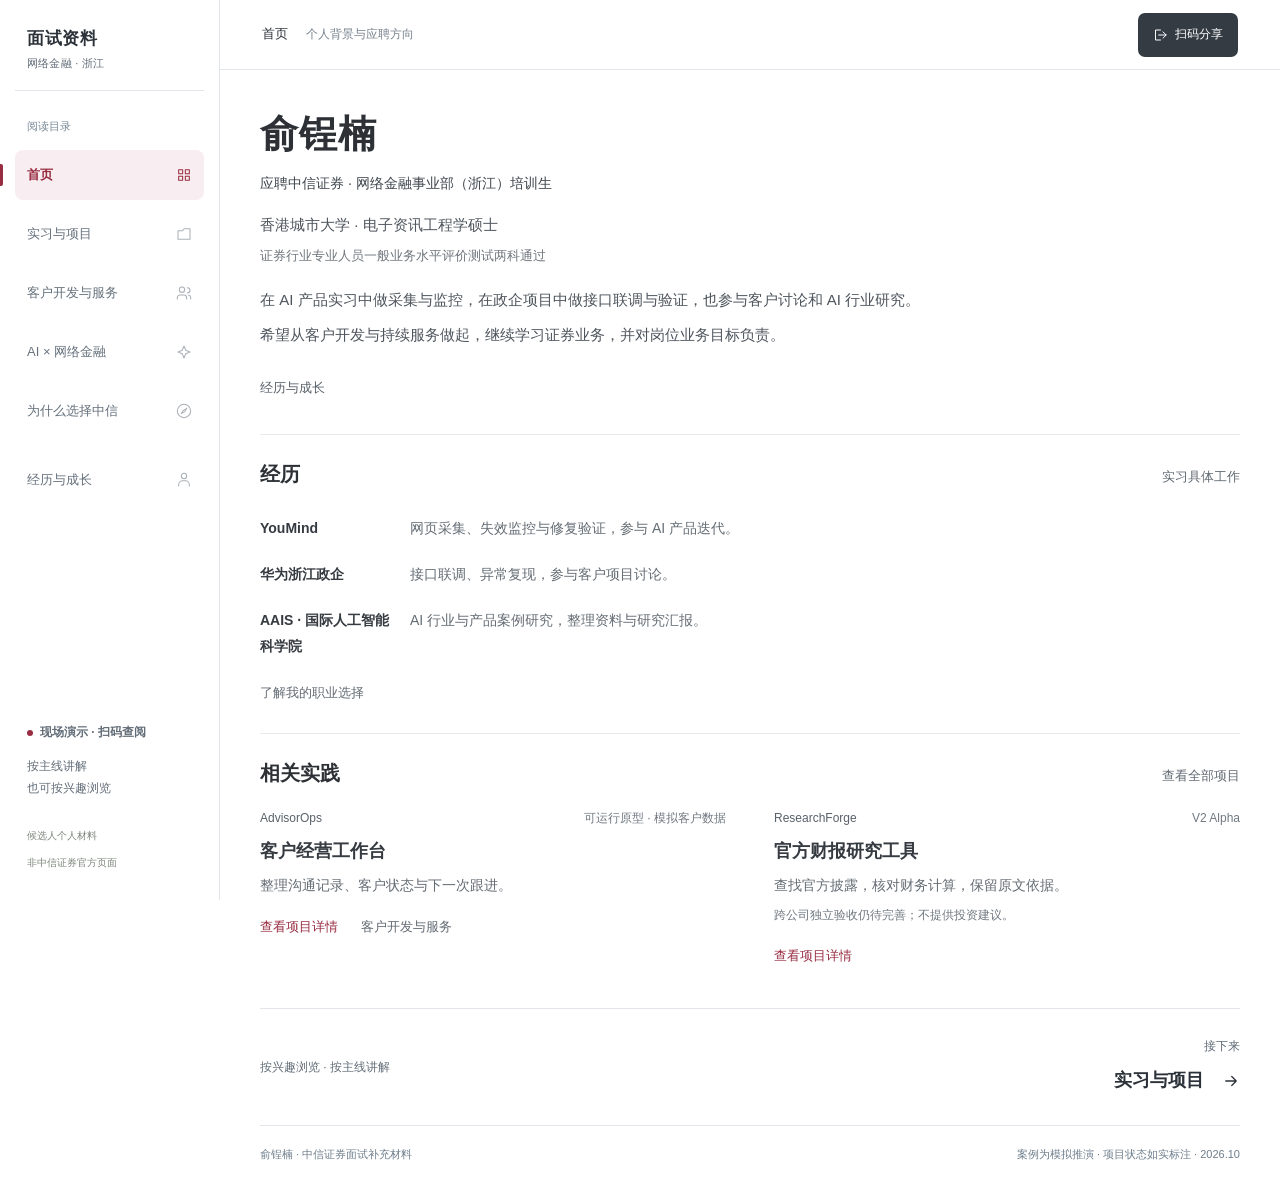
==== commit 2be66f81: "Update interview profile v2.0 and simplify reading controls" ====
--- a/index.html
+++ b/index.html
@@ -1,2 +1,2 @@
 <!doctype html>
-<html lang="zh-CN"><head><meta charset="UTF-8"><meta name="viewport" content="width=device-width,initial-scale=1"><meta name="theme-color" content="#f5f7f9"><meta name="robots" content="noindex,nofollow,noarchive"><meta name="referrer" content="no-referrer"><meta name="description" content="俞锃楠的中信证券面试补充材料：网络金融事业部（浙江）培训生应聘资料：客户经营、AI 业务应用、真实项目与个人经历。"><meta property="og:title" content="俞锃楠 · 中信证券面试补充材料"><meta property="og:description" content="网络金融事业部（浙江）培训生应聘资料。客户与业务、真实项目和个人经历。"><meta property="og:type" content="website"><meta property="og:url" content="https://pocketvin.github.io/yu-citic-interview/"><title>俞锃楠 · 中信证券面试补充材料</title><link rel="icon" href="./assets/mark.svg" type="image/svg+xml"><link rel="stylesheet" href="./app-6JQVL5OR.css"><script defer src="./app-72THF57P.js"></script></head><body><div id="root"><div class="app-shell" data-page="home" data-detail=""><a href="#main" class="skip">跳到正文</a><aside class="sidebar"><a href="#home" class="brand" aria-label="面试资料首页"><span><strong>面试资料</strong><small>网络金融 · 浙江</small></span></a><div class="sidebar-label">阅读目录</div><nav aria-label="主导航"><a href="#home" aria-current="page" class="nav-link active"><span>首页</span><svg width="20" height="20" viewBox="0 0 24 24" fill="none" aria-hidden="true"><path d="M4 4h6v6H4zM14 4h6v6h-6zM4 14h6v6H4zM14 14h6v6h-6z" stroke="currentColor" stroke-width="1.55" stroke-linejoin="round" stroke-linecap="round"></path></svg></a><a href="#projects" class="nav-link"><span>实习与项目</span><svg width="20" height="20" viewBox="0 0 24 24" fill="none" aria-hidden="true"><path d="M3 7h7l2-3h9v16H3V7z" stroke="currentColor" stroke-width="1.55" stroke-linejoin="round" stroke-linecap="round"></path></svg></a><a href="#clients" class="nav-link"><span>客户开发与服务</span><svg width="20" height="20" viewBox="0 0 24 24" fill="none" aria-hidden="true"><path d="M16 21v-2a4 4 0 0 0-4-4H6a4 4 0 0 0-4 4v2M17 4a4 4 0 0 1 0 8M22 21v-2a4 4 0 0 0-3-3.9M13 7a4 4 0 1 1-8 0 4 4 0 0 1 8 0" stroke="currentColor" stroke-width="1.55" stroke-linejoin="round" stroke-linecap="round"></path></svg></a><a href="#ai" class="nav-link"><span>AI × 网络金融</span><svg width="20" height="20" viewBox="0 0 24 24" fill="none" aria-hidden="true"><path d="M12 3l2.7 6.3L21 12l-6.3 2.7L12 21l-2.7-6.3L3 12l6.3-2.7L12 3z" stroke="currentColor" stroke-width="1.55" stroke-linejoin="round" stroke-linecap="round"></path></svg></a><a href="#citic" class="nav-link"><span>为什么选择中信</span><svg width="20" height="20" viewBox="0 0 24 24" fill="none" aria-hidden="true"><path d="M22 12a10 10 0 1 1-20 0 10 10 0 0 1 20 0M16 8l-3 5-5 3 3-5 5-3z" stroke="currentColor" stroke-width="1.55" stroke-linejoin="round" stroke-linecap="round"></path></svg></a><a href="#about" class="nav-link"><span>经历与成长</span><svg width="20" height="20" viewBox="0 0 24 24" fill="none" aria-hidden="true"><path d="M20 21v-2a6 6 0 0 0-6-6h-4a6 6 0 0 0-6 6v2M16 6a4 4 0 1 1-8 0 4 4 0 0 1 8 0" stroke="currentColor" stroke-width="1.55" stroke-linejoin="round" stroke-linecap="round"></path></svg></a></nav><div class="sidebar-bottom"><span class="tiny-dot"></span><strong>现场演示 · 扫码查阅</strong><p>按主线讲解<br/>也可按兴趣浏览</p><small>候选人个人材料<br/>非中信证券官方页面</small></div></aside><div class="main-shell"><header class="topbar"><div class="mobile-brand"><a href="#home">面试资料</a><span>网络金融 · 浙江</span></div><div class="breadcrumb"><strong>首页</strong><span>个人背景与应聘方向</span></div><div class="top-actions"><button class="share-button"><svg width="20" height="20" viewBox="0 0 24 24" fill="none" aria-hidden="true"><path d="M9 12h12m-5-5 5 5-5 5M12 4H4v16h8" stroke="currentColor" stroke-width="1.55" stroke-linejoin="round" stroke-linecap="round"></path></svg><span>扫码分享</span></button><button class="icon-btn mobile-menu-button" aria-label="打开目录" aria-expanded="false" aria-controls="mobile-nav"><svg width="20" height="20" viewBox="0 0 24 24" fill="none" aria-hidden="true"><path d="M4 6h16M4 12h16M4 18h16" stroke="currentColor" stroke-width="1.55" stroke-linejoin="round" stroke-linecap="round"></path></svg></button></div></header><main id="main" tabindex="-1" class="main-content"><div class="page-enter"><div class="interview-cover"><header class="cover-introduction"><h1 tabindex="-1">俞锃楠</h1><p class="cover-application">应聘中信证券 · 网络金融事业部（浙江）培训生</p><p class="cover-education">香港城市大学 · 电子资讯工程学硕士</p><p class="cover-finance-study">证券行业专业人员一般业务水平评价测试两科通过</p><div class="cover-introduction-bottom"><div class="cover-self-introduction"><p>在 AI 产品实习中做采集与监控，在政企项目中做接口联调与验证，也参与客户讨论和校园赞助沟通。</p><p>希望从客户开发与持续服务做起，继续学习证券业务，并对岗位业务目标负责。</p></div><div class="cover-actions"><button class="cover-about">经历与成长</button></div></div></header><section class="cover-experience" aria-labelledby="cover-experience-title"><div class="cover-section-heading"><h2 id="cover-experience-title">经历</h2><button class="cover-all-projects">实习具体工作</button></div><div class="cover-experience-list"><button><strong>YouMind</strong><span>网页采集、失效监控与修复验证，参与 AI 产品迭代。</span></button><button><strong>华为浙江政企</strong><span>接口联调、异常复现，参与客户项目讨论。</span></button><button><strong>校园外联</strong><span>商家联络与赞助沟通，为活动争取支持。</span></button></div><button class="cover-choice-link">了解我的职业选择</button></section><section class="cover-practice" aria-labelledby="cover-practice-title"><div class="cover-section-heading"><h2 id="cover-practice-title">相关实践</h2><button class="cover-all-projects">查看全部项目</button></div><div class="cover-projects"><article class="cover-client-project"><div class="cover-project-meta"><span>AdvisorOps</span><span>可运行原型 · 模拟客户数据</span></div><h3>客户经营工作台</h3><p>整理沟通记录、客户状态与下一次跟进。</p><div class="cover-project-actions"><button class="cover-project-link">查看项目详情</button><button class="cover-reading-link">客户开发与服务</button></div></article><article class="cover-research-project"><div class="cover-project-meta"><span>ResearchForge</span><span>V2 Alpha</span></div><h3>官方财报研究工具</h3><p>查找官方披露，核对财务计算，保留原文依据。</p><p class="cover-project-boundary">跨公司独立验收仍待完善；不提供投资建议。</p><button class="cover-project-link">查看项目详情</button></article></div></section></div></div><footer class="page-navigation"><span class="caption">按兴趣浏览 · 按主线讲解</span><div><span class="caption">接下来</span><button class="next-page">实习与项目<!-- --> <svg width="18" height="18" viewBox="0 0 24 24" fill="none" aria-hidden="true" class=""><path d="M5 12h14M13 6l6 6-6 6" stroke="currentColor" stroke-width="1.7" stroke-linecap="round" stroke-linejoin="round"></path></svg></button></div></footer><div class="site-foot"><span>俞锃楠 · 中信证券面试补充材料</span><span>案例为模拟推演 · 项目状态如实标注 · 2026.10</span></div></main></div><div class="toast" role="status" aria-live="polite"></div></div></div><noscript><p>当前浏览器禁用了 JavaScript，已展示个人概览。启用 JavaScript 后可浏览完整六页和交互案例。</p></noscript></body></html>+<html lang="zh-CN"><head><meta charset="UTF-8"><meta name="viewport" content="width=device-width,initial-scale=1"><meta name="theme-color" content="#f5f7f9"><meta name="robots" content="noindex,nofollow,noarchive"><meta name="referrer" content="no-referrer"><meta name="description" content="俞锃楠的中信证券面试补充材料：网络金融事业部（浙江）培训生应聘资料：客户经营、AI 业务应用、真实项目与个人经历。"><meta property="og:title" content="俞锃楠 · 中信证券面试补充材料"><meta property="og:description" content="网络金融事业部（浙江）培训生应聘资料。客户与业务、真实项目和个人经历。"><meta property="og:type" content="website"><meta property="og:url" content="https://pocketvin.github.io/yu-citic-interview/"><title>俞锃楠 · 中信证券面试补充材料</title><link rel="icon" href="./assets/mark.svg" type="image/svg+xml"><link rel="stylesheet" href="./app-6JQVL5OR.css"><script defer src="./app-54ZOKG2G.js"></script></head><body><div id="root"><div class="app-shell" data-page="home" data-detail=""><a href="#main" class="skip">跳到正文</a><aside class="sidebar"><a href="#home" class="brand" aria-label="面试资料首页"><span><strong>面试资料</strong><small>网络金融 · 浙江</small></span></a><div class="sidebar-label">阅读目录</div><nav aria-label="主导航"><a href="#home" aria-current="page" class="nav-link active"><span>首页</span><svg width="20" height="20" viewBox="0 0 24 24" fill="none" aria-hidden="true"><path d="M4 4h6v6H4zM14 4h6v6h-6zM4 14h6v6H4zM14 14h6v6h-6z" stroke="currentColor" stroke-width="1.55" stroke-linejoin="round" stroke-linecap="round"></path></svg></a><a href="#projects" class="nav-link"><span>实习与项目</span><svg width="20" height="20" viewBox="0 0 24 24" fill="none" aria-hidden="true"><path d="M3 7h7l2-3h9v16H3V7z" stroke="currentColor" stroke-width="1.55" stroke-linejoin="round" stroke-linecap="round"></path></svg></a><a href="#clients" class="nav-link"><span>客户开发与服务</span><svg width="20" height="20" viewBox="0 0 24 24" fill="none" aria-hidden="true"><path d="M16 21v-2a4 4 0 0 0-4-4H6a4 4 0 0 0-4 4v2M17 4a4 4 0 0 1 0 8M22 21v-2a4 4 0 0 0-3-3.9M13 7a4 4 0 1 1-8 0 4 4 0 0 1 8 0" stroke="currentColor" stroke-width="1.55" stroke-linejoin="round" stroke-linecap="round"></path></svg></a><a href="#ai" class="nav-link"><span>AI × 网络金融</span><svg width="20" height="20" viewBox="0 0 24 24" fill="none" aria-hidden="true"><path d="M12 3l2.7 6.3L21 12l-6.3 2.7L12 21l-2.7-6.3L3 12l6.3-2.7L12 3z" stroke="currentColor" stroke-width="1.55" stroke-linejoin="round" stroke-linecap="round"></path></svg></a><a href="#citic" class="nav-link"><span>为什么选择中信</span><svg width="20" height="20" viewBox="0 0 24 24" fill="none" aria-hidden="true"><path d="M22 12a10 10 0 1 1-20 0 10 10 0 0 1 20 0M16 8l-3 5-5 3 3-5 5-3z" stroke="currentColor" stroke-width="1.55" stroke-linejoin="round" stroke-linecap="round"></path></svg></a><a href="#about" class="nav-link"><span>经历与成长</span><svg width="20" height="20" viewBox="0 0 24 24" fill="none" aria-hidden="true"><path d="M20 21v-2a6 6 0 0 0-6-6h-4a6 6 0 0 0-6 6v2M16 6a4 4 0 1 1-8 0 4 4 0 0 1 8 0" stroke="currentColor" stroke-width="1.55" stroke-linejoin="round" stroke-linecap="round"></path></svg></a></nav><div class="sidebar-bottom"><span class="tiny-dot"></span><strong>现场演示 · 扫码查阅</strong><p>按主线讲解<br/>也可按兴趣浏览</p><small>候选人个人材料<br/>非中信证券官方页面</small></div></aside><div class="main-shell"><header class="topbar"><div class="mobile-brand"><a href="#home">面试资料</a><span>网络金融 · 浙江</span></div><div class="breadcrumb"><strong>首页</strong><span>个人背景与应聘方向</span></div><div class="top-actions"><button class="share-button"><svg width="20" height="20" viewBox="0 0 24 24" fill="none" aria-hidden="true"><path d="M9 12h12m-5-5 5 5-5 5M12 4H4v16h8" stroke="currentColor" stroke-width="1.55" stroke-linejoin="round" stroke-linecap="round"></path></svg><span>扫码分享</span></button><button class="icon-btn mobile-menu-button" aria-label="打开目录" aria-expanded="false" aria-controls="mobile-nav"><svg width="20" height="20" viewBox="0 0 24 24" fill="none" aria-hidden="true"><path d="M4 6h16M4 12h16M4 18h16" stroke="currentColor" stroke-width="1.55" stroke-linejoin="round" stroke-linecap="round"></path></svg></button></div></header><main id="main" tabindex="-1" class="main-content"><div class="page-enter"><div class="interview-cover"><header class="cover-introduction"><h1 tabindex="-1">俞锃楠</h1><p class="cover-application">应聘中信证券 · 网络金融事业部（浙江）培训生</p><p class="cover-education">香港城市大学 · 电子资讯工程学硕士</p><p class="cover-finance-study">证券行业专业人员一般业务水平评价测试两科通过</p><div class="cover-introduction-bottom"><div class="cover-self-introduction"><p>在 AI 产品实习中做采集与监控，在政企项目中做接口联调与验证，也参与客户讨论和 AI 行业研究。</p><p>希望从客户开发与持续服务做起，继续学习证券业务，并对岗位业务目标负责。</p></div><div class="cover-actions"><button class="cover-about">经历与成长</button></div></div></header><section class="cover-experience" aria-labelledby="cover-experience-title"><div class="cover-section-heading"><h2 id="cover-experience-title">经历</h2><button class="cover-all-projects">实习具体工作</button></div><div class="cover-experience-list"><button><strong>YouMind</strong><span>网页采集、失效监控与修复验证，参与 AI 产品迭代。</span></button><button><strong>华为浙江政企</strong><span>接口联调、异常复现，参与客户项目讨论。</span></button><button><strong>AAIS · 国际人工智能科学院</strong><span>AI 行业与产品案例研究，整理资料与研究汇报。</span></button></div><button class="cover-choice-link">了解我的职业选择</button></section><section class="cover-practice" aria-labelledby="cover-practice-title"><div class="cover-section-heading"><h2 id="cover-practice-title">相关实践</h2><button class="cover-all-projects">查看全部项目</button></div><div class="cover-projects"><article class="cover-client-project"><div class="cover-project-meta"><span>AdvisorOps</span><span>可运行原型 · 模拟客户数据</span></div><h3>客户经营工作台</h3><p>整理沟通记录、客户状态与下一次跟进。</p><div class="cover-project-actions"><button class="cover-project-link">查看项目详情</button><button class="cover-reading-link">客户开发与服务</button></div></article><article class="cover-research-project"><div class="cover-project-meta"><span>ResearchForge</span><span>V2 Alpha</span></div><h3>官方财报研究工具</h3><p>查找官方披露，核对财务计算，保留原文依据。</p><p class="cover-project-boundary">跨公司独立验收仍待完善；不提供投资建议。</p><button class="cover-project-link">查看项目详情</button></article></div></section></div></div><footer class="page-navigation"><span class="caption">按兴趣浏览 · 按主线讲解</span><div><span class="caption">接下来</span><button class="next-page">实习与项目<!-- --> <svg width="18" height="18" viewBox="0 0 24 24" fill="none" aria-hidden="true" class=""><path d="M5 12h14M13 6l6 6-6 6" stroke="currentColor" stroke-width="1.7" stroke-linecap="round" stroke-linejoin="round"></path></svg></button></div></footer><div class="site-foot"><span>俞锃楠 · 中信证券面试补充材料</span><span>案例为模拟推演 · 项目状态如实标注 · 2026.10</span></div></main></div><div class="toast" role="status" aria-live="polite"></div></div></div><noscript><p>当前浏览器禁用了 JavaScript，已展示个人概览。启用 JavaScript 后可浏览完整六页和交互案例。</p></noscript></body></html>
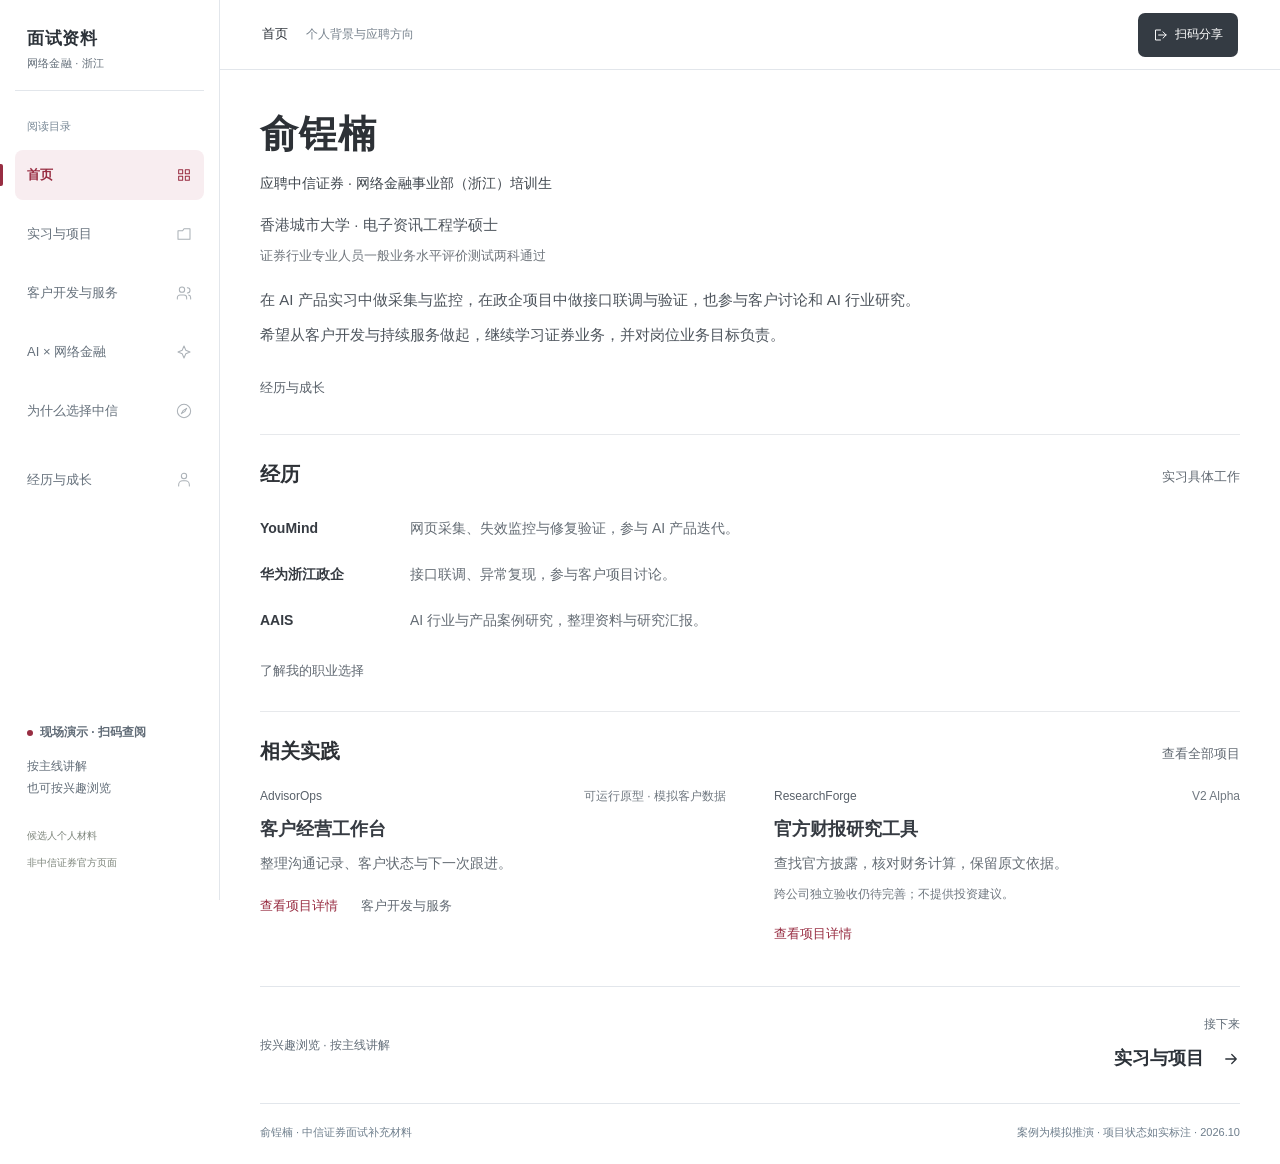
==== commit b4c19389: "Update interview profile v2.0 and simplify reading controls" ====
--- a/index.html
+++ b/index.html
@@ -1,2 +1,2 @@
 <!doctype html>
-<html lang="zh-CN"><head><meta charset="UTF-8"><meta name="viewport" content="width=device-width,initial-scale=1"><meta name="theme-color" content="#f5f7f9"><meta name="robots" content="noindex,nofollow,noarchive"><meta name="referrer" content="no-referrer"><meta name="description" content="俞锃楠的中信证券面试补充材料：网络金融事业部（浙江）培训生应聘资料：客户经营、AI 业务应用、真实项目与个人经历。"><meta property="og:title" content="俞锃楠 · 中信证券面试补充材料"><meta property="og:description" content="网络金融事业部（浙江）培训生应聘资料。客户与业务、真实项目和个人经历。"><meta property="og:type" content="website"><meta property="og:url" content="https://pocketvin.github.io/yu-citic-interview/"><title>俞锃楠 · 中信证券面试补充材料</title><link rel="icon" href="./assets/mark.svg" type="image/svg+xml"><link rel="stylesheet" href="./app-6JQVL5OR.css"><script defer src="./app-54ZOKG2G.js"></script></head><body><div id="root"><div class="app-shell" data-page="home" data-detail=""><a href="#main" class="skip">跳到正文</a><aside class="sidebar"><a href="#home" class="brand" aria-label="面试资料首页"><span><strong>面试资料</strong><small>网络金融 · 浙江</small></span></a><div class="sidebar-label">阅读目录</div><nav aria-label="主导航"><a href="#home" aria-current="page" class="nav-link active"><span>首页</span><svg width="20" height="20" viewBox="0 0 24 24" fill="none" aria-hidden="true"><path d="M4 4h6v6H4zM14 4h6v6h-6zM4 14h6v6H4zM14 14h6v6h-6z" stroke="currentColor" stroke-width="1.55" stroke-linejoin="round" stroke-linecap="round"></path></svg></a><a href="#projects" class="nav-link"><span>实习与项目</span><svg width="20" height="20" viewBox="0 0 24 24" fill="none" aria-hidden="true"><path d="M3 7h7l2-3h9v16H3V7z" stroke="currentColor" stroke-width="1.55" stroke-linejoin="round" stroke-linecap="round"></path></svg></a><a href="#clients" class="nav-link"><span>客户开发与服务</span><svg width="20" height="20" viewBox="0 0 24 24" fill="none" aria-hidden="true"><path d="M16 21v-2a4 4 0 0 0-4-4H6a4 4 0 0 0-4 4v2M17 4a4 4 0 0 1 0 8M22 21v-2a4 4 0 0 0-3-3.9M13 7a4 4 0 1 1-8 0 4 4 0 0 1 8 0" stroke="currentColor" stroke-width="1.55" stroke-linejoin="round" stroke-linecap="round"></path></svg></a><a href="#ai" class="nav-link"><span>AI × 网络金融</span><svg width="20" height="20" viewBox="0 0 24 24" fill="none" aria-hidden="true"><path d="M12 3l2.7 6.3L21 12l-6.3 2.7L12 21l-2.7-6.3L3 12l6.3-2.7L12 3z" stroke="currentColor" stroke-width="1.55" stroke-linejoin="round" stroke-linecap="round"></path></svg></a><a href="#citic" class="nav-link"><span>为什么选择中信</span><svg width="20" height="20" viewBox="0 0 24 24" fill="none" aria-hidden="true"><path d="M22 12a10 10 0 1 1-20 0 10 10 0 0 1 20 0M16 8l-3 5-5 3 3-5 5-3z" stroke="currentColor" stroke-width="1.55" stroke-linejoin="round" stroke-linecap="round"></path></svg></a><a href="#about" class="nav-link"><span>经历与成长</span><svg width="20" height="20" viewBox="0 0 24 24" fill="none" aria-hidden="true"><path d="M20 21v-2a6 6 0 0 0-6-6h-4a6 6 0 0 0-6 6v2M16 6a4 4 0 1 1-8 0 4 4 0 0 1 8 0" stroke="currentColor" stroke-width="1.55" stroke-linejoin="round" stroke-linecap="round"></path></svg></a></nav><div class="sidebar-bottom"><span class="tiny-dot"></span><strong>现场演示 · 扫码查阅</strong><p>按主线讲解<br/>也可按兴趣浏览</p><small>候选人个人材料<br/>非中信证券官方页面</small></div></aside><div class="main-shell"><header class="topbar"><div class="mobile-brand"><a href="#home">面试资料</a><span>网络金融 · 浙江</span></div><div class="breadcrumb"><strong>首页</strong><span>个人背景与应聘方向</span></div><div class="top-actions"><button class="share-button"><svg width="20" height="20" viewBox="0 0 24 24" fill="none" aria-hidden="true"><path d="M9 12h12m-5-5 5 5-5 5M12 4H4v16h8" stroke="currentColor" stroke-width="1.55" stroke-linejoin="round" stroke-linecap="round"></path></svg><span>扫码分享</span></button><button class="icon-btn mobile-menu-button" aria-label="打开目录" aria-expanded="false" aria-controls="mobile-nav"><svg width="20" height="20" viewBox="0 0 24 24" fill="none" aria-hidden="true"><path d="M4 6h16M4 12h16M4 18h16" stroke="currentColor" stroke-width="1.55" stroke-linejoin="round" stroke-linecap="round"></path></svg></button></div></header><main id="main" tabindex="-1" class="main-content"><div class="page-enter"><div class="interview-cover"><header class="cover-introduction"><h1 tabindex="-1">俞锃楠</h1><p class="cover-application">应聘中信证券 · 网络金融事业部（浙江）培训生</p><p class="cover-education">香港城市大学 · 电子资讯工程学硕士</p><p class="cover-finance-study">证券行业专业人员一般业务水平评价测试两科通过</p><div class="cover-introduction-bottom"><div class="cover-self-introduction"><p>在 AI 产品实习中做采集与监控，在政企项目中做接口联调与验证，也参与客户讨论和 AI 行业研究。</p><p>希望从客户开发与持续服务做起，继续学习证券业务，并对岗位业务目标负责。</p></div><div class="cover-actions"><button class="cover-about">经历与成长</button></div></div></header><section class="cover-experience" aria-labelledby="cover-experience-title"><div class="cover-section-heading"><h2 id="cover-experience-title">经历</h2><button class="cover-all-projects">实习具体工作</button></div><div class="cover-experience-list"><button><strong>YouMind</strong><span>网页采集、失效监控与修复验证，参与 AI 产品迭代。</span></button><button><strong>华为浙江政企</strong><span>接口联调、异常复现，参与客户项目讨论。</span></button><button><strong>AAIS · 国际人工智能科学院</strong><span>AI 行业与产品案例研究，整理资料与研究汇报。</span></button></div><button class="cover-choice-link">了解我的职业选择</button></section><section class="cover-practice" aria-labelledby="cover-practice-title"><div class="cover-section-heading"><h2 id="cover-practice-title">相关实践</h2><button class="cover-all-projects">查看全部项目</button></div><div class="cover-projects"><article class="cover-client-project"><div class="cover-project-meta"><span>AdvisorOps</span><span>可运行原型 · 模拟客户数据</span></div><h3>客户经营工作台</h3><p>整理沟通记录、客户状态与下一次跟进。</p><div class="cover-project-actions"><button class="cover-project-link">查看项目详情</button><button class="cover-reading-link">客户开发与服务</button></div></article><article class="cover-research-project"><div class="cover-project-meta"><span>ResearchForge</span><span>V2 Alpha</span></div><h3>官方财报研究工具</h3><p>查找官方披露，核对财务计算，保留原文依据。</p><p class="cover-project-boundary">跨公司独立验收仍待完善；不提供投资建议。</p><button class="cover-project-link">查看项目详情</button></article></div></section></div></div><footer class="page-navigation"><span class="caption">按兴趣浏览 · 按主线讲解</span><div><span class="caption">接下来</span><button class="next-page">实习与项目<!-- --> <svg width="18" height="18" viewBox="0 0 24 24" fill="none" aria-hidden="true" class=""><path d="M5 12h14M13 6l6 6-6 6" stroke="currentColor" stroke-width="1.7" stroke-linecap="round" stroke-linejoin="round"></path></svg></button></div></footer><div class="site-foot"><span>俞锃楠 · 中信证券面试补充材料</span><span>案例为模拟推演 · 项目状态如实标注 · 2026.10</span></div></main></div><div class="toast" role="status" aria-live="polite"></div></div></div><noscript><p>当前浏览器禁用了 JavaScript，已展示个人概览。启用 JavaScript 后可浏览完整六页和交互案例。</p></noscript></body></html>+<html lang="zh-CN"><head><meta charset="UTF-8"><meta name="viewport" content="width=device-width,initial-scale=1"><meta name="theme-color" content="#f5f7f9"><meta name="robots" content="noindex,nofollow,noarchive"><meta name="referrer" content="no-referrer"><meta name="description" content="俞锃楠的中信证券面试补充材料：网络金融事业部（浙江）培训生应聘资料：客户经营、AI 业务应用、真实项目与个人经历。"><meta property="og:title" content="俞锃楠 · 中信证券面试补充材料"><meta property="og:description" content="网络金融事业部（浙江）培训生应聘资料。客户与业务、真实项目和个人经历。"><meta property="og:type" content="website"><meta property="og:url" content="https://pocketvin.github.io/yu-citic-interview/"><title>俞锃楠 · 中信证券面试补充材料</title><link rel="icon" href="./assets/mark.svg" type="image/svg+xml"><link rel="stylesheet" href="./app-6JQVL5OR.css"><script defer src="./app-VE2GFKFI.js"></script></head><body><div id="root"><div class="app-shell" data-page="home" data-detail=""><a href="#main" class="skip">跳到正文</a><aside class="sidebar"><a href="#home" class="brand" aria-label="面试资料首页"><span><strong>面试资料</strong><small>网络金融 · 浙江</small></span></a><div class="sidebar-label">阅读目录</div><nav aria-label="主导航"><a href="#home" aria-current="page" class="nav-link active"><span>首页</span><svg width="20" height="20" viewBox="0 0 24 24" fill="none" aria-hidden="true"><path d="M4 4h6v6H4zM14 4h6v6h-6zM4 14h6v6H4zM14 14h6v6h-6z" stroke="currentColor" stroke-width="1.55" stroke-linejoin="round" stroke-linecap="round"></path></svg></a><a href="#projects" class="nav-link"><span>实习与项目</span><svg width="20" height="20" viewBox="0 0 24 24" fill="none" aria-hidden="true"><path d="M3 7h7l2-3h9v16H3V7z" stroke="currentColor" stroke-width="1.55" stroke-linejoin="round" stroke-linecap="round"></path></svg></a><a href="#clients" class="nav-link"><span>客户开发与服务</span><svg width="20" height="20" viewBox="0 0 24 24" fill="none" aria-hidden="true"><path d="M16 21v-2a4 4 0 0 0-4-4H6a4 4 0 0 0-4 4v2M17 4a4 4 0 0 1 0 8M22 21v-2a4 4 0 0 0-3-3.9M13 7a4 4 0 1 1-8 0 4 4 0 0 1 8 0" stroke="currentColor" stroke-width="1.55" stroke-linejoin="round" stroke-linecap="round"></path></svg></a><a href="#ai" class="nav-link"><span>AI × 网络金融</span><svg width="20" height="20" viewBox="0 0 24 24" fill="none" aria-hidden="true"><path d="M12 3l2.7 6.3L21 12l-6.3 2.7L12 21l-2.7-6.3L3 12l6.3-2.7L12 3z" stroke="currentColor" stroke-width="1.55" stroke-linejoin="round" stroke-linecap="round"></path></svg></a><a href="#citic" class="nav-link"><span>为什么选择中信</span><svg width="20" height="20" viewBox="0 0 24 24" fill="none" aria-hidden="true"><path d="M22 12a10 10 0 1 1-20 0 10 10 0 0 1 20 0M16 8l-3 5-5 3 3-5 5-3z" stroke="currentColor" stroke-width="1.55" stroke-linejoin="round" stroke-linecap="round"></path></svg></a><a href="#about" class="nav-link"><span>经历与成长</span><svg width="20" height="20" viewBox="0 0 24 24" fill="none" aria-hidden="true"><path d="M20 21v-2a6 6 0 0 0-6-6h-4a6 6 0 0 0-6 6v2M16 6a4 4 0 1 1-8 0 4 4 0 0 1 8 0" stroke="currentColor" stroke-width="1.55" stroke-linejoin="round" stroke-linecap="round"></path></svg></a></nav><div class="sidebar-bottom"><span class="tiny-dot"></span><strong>现场演示 · 扫码查阅</strong><p>按主线讲解<br/>也可按兴趣浏览</p><small>候选人个人材料<br/>非中信证券官方页面</small></div></aside><div class="main-shell"><header class="topbar"><div class="mobile-brand"><a href="#home">面试资料</a><span>网络金融 · 浙江</span></div><div class="breadcrumb"><strong>首页</strong><span>个人背景与应聘方向</span></div><div class="top-actions"><button class="share-button"><svg width="20" height="20" viewBox="0 0 24 24" fill="none" aria-hidden="true"><path d="M9 12h12m-5-5 5 5-5 5M12 4H4v16h8" stroke="currentColor" stroke-width="1.55" stroke-linejoin="round" stroke-linecap="round"></path></svg><span>扫码分享</span></button><button class="icon-btn mobile-menu-button" aria-label="打开目录" aria-expanded="false" aria-controls="mobile-nav"><svg width="20" height="20" viewBox="0 0 24 24" fill="none" aria-hidden="true"><path d="M4 6h16M4 12h16M4 18h16" stroke="currentColor" stroke-width="1.55" stroke-linejoin="round" stroke-linecap="round"></path></svg></button></div></header><main id="main" tabindex="-1" class="main-content"><div class="page-enter"><div class="interview-cover"><header class="cover-introduction"><h1 tabindex="-1">俞锃楠</h1><p class="cover-application">应聘中信证券 · 网络金融事业部（浙江）培训生</p><p class="cover-education">香港城市大学 · 电子资讯工程学硕士</p><p class="cover-finance-study">证券行业专业人员一般业务水平评价测试两科通过</p><div class="cover-introduction-bottom"><div class="cover-self-introduction"><p>在 AI 产品实习中做采集与监控，在政企项目中做接口联调与验证，也参与客户讨论和 AI 行业研究。</p><p>希望从客户开发与持续服务做起，继续学习证券业务，并对岗位业务目标负责。</p></div><div class="cover-actions"><button class="cover-about">经历与成长</button></div></div></header><section class="cover-experience" aria-labelledby="cover-experience-title"><div class="cover-section-heading"><h2 id="cover-experience-title">经历</h2><button class="cover-all-projects">实习具体工作</button></div><div class="cover-experience-list"><button><strong>YouMind</strong><span>网页采集、失效监控与修复验证，参与 AI 产品迭代。</span></button><button><strong>华为浙江政企</strong><span>接口联调、异常复现，参与客户项目讨论。</span></button><button><strong>AAIS</strong><span>AI 行业与产品案例研究，整理资料与研究汇报。</span></button></div><button class="cover-choice-link">了解我的职业选择</button></section><section class="cover-practice" aria-labelledby="cover-practice-title"><div class="cover-section-heading"><h2 id="cover-practice-title">相关实践</h2><button class="cover-all-projects">查看全部项目</button></div><div class="cover-projects"><article class="cover-client-project"><div class="cover-project-meta"><span>AdvisorOps</span><span>可运行原型 · 模拟客户数据</span></div><h3>客户经营工作台</h3><p>整理沟通记录、客户状态与下一次跟进。</p><div class="cover-project-actions"><button class="cover-project-link">查看项目详情</button><button class="cover-reading-link">客户开发与服务</button></div></article><article class="cover-research-project"><div class="cover-project-meta"><span>ResearchForge</span><span>V2 Alpha</span></div><h3>官方财报研究工具</h3><p>查找官方披露，核对财务计算，保留原文依据。</p><p class="cover-project-boundary">跨公司独立验收仍待完善；不提供投资建议。</p><button class="cover-project-link">查看项目详情</button></article></div></section></div></div><footer class="page-navigation"><span class="caption">按兴趣浏览 · 按主线讲解</span><div><span class="caption">接下来</span><button class="next-page">实习与项目<!-- --> <svg width="18" height="18" viewBox="0 0 24 24" fill="none" aria-hidden="true" class=""><path d="M5 12h14M13 6l6 6-6 6" stroke="currentColor" stroke-width="1.7" stroke-linecap="round" stroke-linejoin="round"></path></svg></button></div></footer><div class="site-foot"><span>俞锃楠 · 中信证券面试补充材料</span><span>案例为模拟推演 · 项目状态如实标注 · 2026.10</span></div></main></div><div class="toast" role="status" aria-live="polite"></div></div></div><noscript><p>当前浏览器禁用了 JavaScript，已展示个人概览。启用 JavaScript 后可浏览完整六页和交互案例。</p></noscript></body></html>
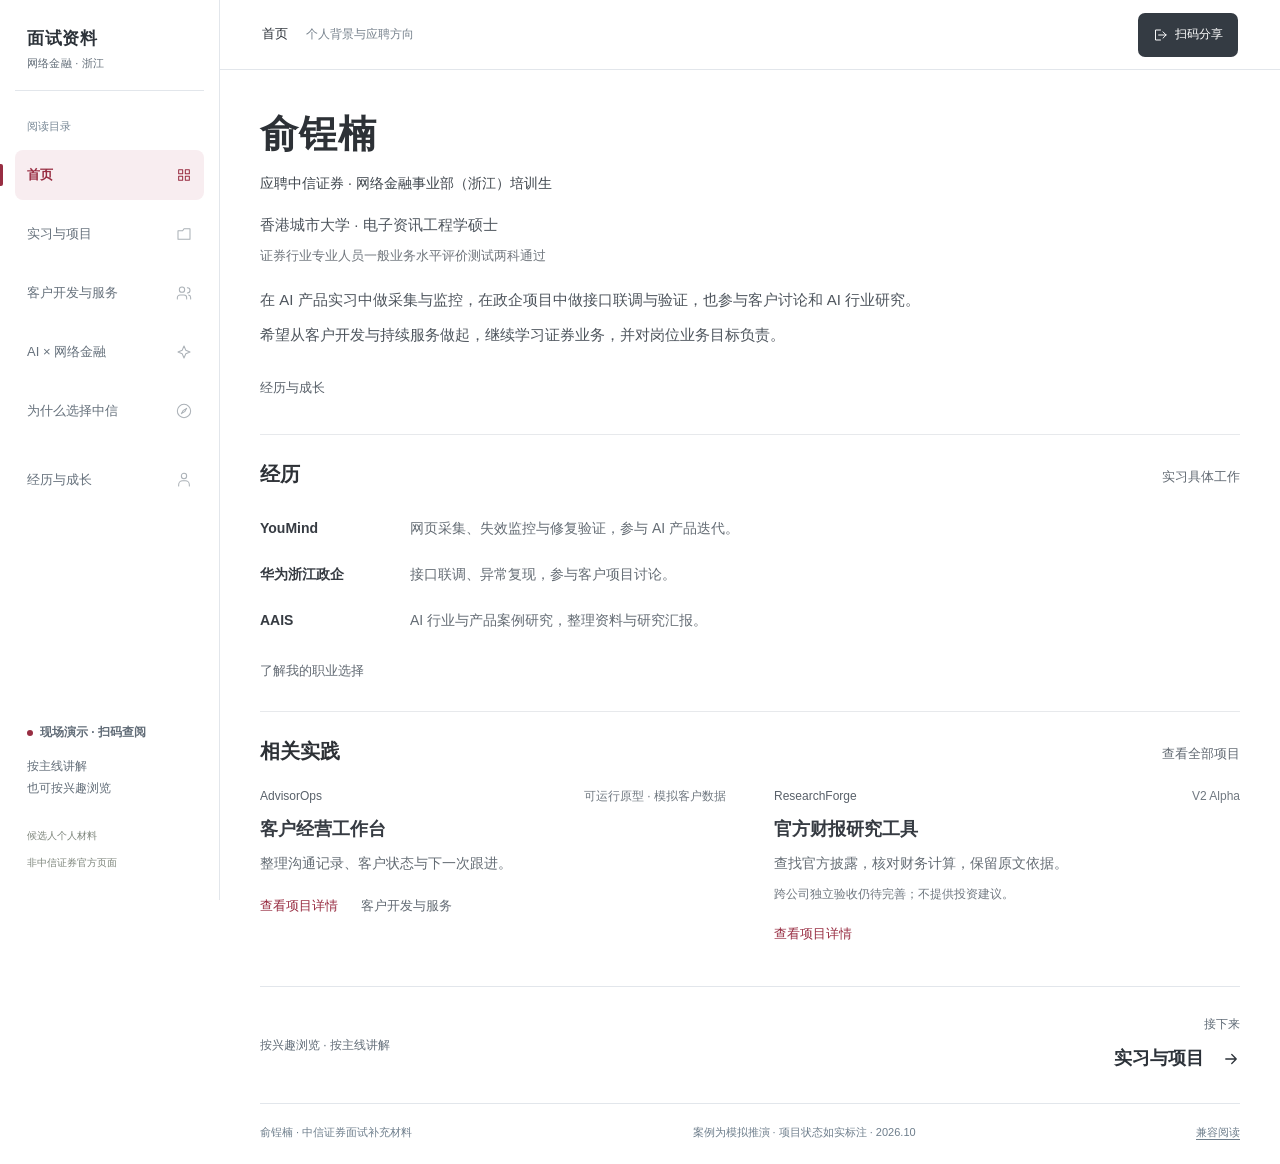
==== commit 4bb29543: "Fix mobile image loading and provide compatible reading v2.1" ====
--- a/index.html
+++ b/index.html
@@ -1,2 +1,2 @@
 <!doctype html>
-<html lang="zh-CN"><head><meta charset="UTF-8"><meta name="viewport" content="width=device-width,initial-scale=1"><meta name="theme-color" content="#f5f7f9"><meta name="robots" content="noindex,nofollow,noarchive"><meta name="referrer" content="no-referrer"><meta name="description" content="俞锃楠的中信证券面试补充材料：网络金融事业部（浙江）培训生应聘资料：客户经营、AI 业务应用、真实项目与个人经历。"><meta property="og:title" content="俞锃楠 · 中信证券面试补充材料"><meta property="og:description" content="网络金融事业部（浙江）培训生应聘资料。客户与业务、真实项目和个人经历。"><meta property="og:type" content="website"><meta property="og:url" content="https://pocketvin.github.io/yu-citic-interview/"><title>俞锃楠 · 中信证券面试补充材料</title><link rel="icon" href="./assets/mark.svg" type="image/svg+xml"><link rel="stylesheet" href="./app-6JQVL5OR.css"><script defer src="./app-VE2GFKFI.js"></script></head><body><div id="root"><div class="app-shell" data-page="home" data-detail=""><a href="#main" class="skip">跳到正文</a><aside class="sidebar"><a href="#home" class="brand" aria-label="面试资料首页"><span><strong>面试资料</strong><small>网络金融 · 浙江</small></span></a><div class="sidebar-label">阅读目录</div><nav aria-label="主导航"><a href="#home" aria-current="page" class="nav-link active"><span>首页</span><svg width="20" height="20" viewBox="0 0 24 24" fill="none" aria-hidden="true"><path d="M4 4h6v6H4zM14 4h6v6h-6zM4 14h6v6H4zM14 14h6v6h-6z" stroke="currentColor" stroke-width="1.55" stroke-linejoin="round" stroke-linecap="round"></path></svg></a><a href="#projects" class="nav-link"><span>实习与项目</span><svg width="20" height="20" viewBox="0 0 24 24" fill="none" aria-hidden="true"><path d="M3 7h7l2-3h9v16H3V7z" stroke="currentColor" stroke-width="1.55" stroke-linejoin="round" stroke-linecap="round"></path></svg></a><a href="#clients" class="nav-link"><span>客户开发与服务</span><svg width="20" height="20" viewBox="0 0 24 24" fill="none" aria-hidden="true"><path d="M16 21v-2a4 4 0 0 0-4-4H6a4 4 0 0 0-4 4v2M17 4a4 4 0 0 1 0 8M22 21v-2a4 4 0 0 0-3-3.9M13 7a4 4 0 1 1-8 0 4 4 0 0 1 8 0" stroke="currentColor" stroke-width="1.55" stroke-linejoin="round" stroke-linecap="round"></path></svg></a><a href="#ai" class="nav-link"><span>AI × 网络金融</span><svg width="20" height="20" viewBox="0 0 24 24" fill="none" aria-hidden="true"><path d="M12 3l2.7 6.3L21 12l-6.3 2.7L12 21l-2.7-6.3L3 12l6.3-2.7L12 3z" stroke="currentColor" stroke-width="1.55" stroke-linejoin="round" stroke-linecap="round"></path></svg></a><a href="#citic" class="nav-link"><span>为什么选择中信</span><svg width="20" height="20" viewBox="0 0 24 24" fill="none" aria-hidden="true"><path d="M22 12a10 10 0 1 1-20 0 10 10 0 0 1 20 0M16 8l-3 5-5 3 3-5 5-3z" stroke="currentColor" stroke-width="1.55" stroke-linejoin="round" stroke-linecap="round"></path></svg></a><a href="#about" class="nav-link"><span>经历与成长</span><svg width="20" height="20" viewBox="0 0 24 24" fill="none" aria-hidden="true"><path d="M20 21v-2a6 6 0 0 0-6-6h-4a6 6 0 0 0-6 6v2M16 6a4 4 0 1 1-8 0 4 4 0 0 1 8 0" stroke="currentColor" stroke-width="1.55" stroke-linejoin="round" stroke-linecap="round"></path></svg></a></nav><div class="sidebar-bottom"><span class="tiny-dot"></span><strong>现场演示 · 扫码查阅</strong><p>按主线讲解<br/>也可按兴趣浏览</p><small>候选人个人材料<br/>非中信证券官方页面</small></div></aside><div class="main-shell"><header class="topbar"><div class="mobile-brand"><a href="#home">面试资料</a><span>网络金融 · 浙江</span></div><div class="breadcrumb"><strong>首页</strong><span>个人背景与应聘方向</span></div><div class="top-actions"><button class="share-button"><svg width="20" height="20" viewBox="0 0 24 24" fill="none" aria-hidden="true"><path d="M9 12h12m-5-5 5 5-5 5M12 4H4v16h8" stroke="currentColor" stroke-width="1.55" stroke-linejoin="round" stroke-linecap="round"></path></svg><span>扫码分享</span></button><button class="icon-btn mobile-menu-button" aria-label="打开目录" aria-expanded="false" aria-controls="mobile-nav"><svg width="20" height="20" viewBox="0 0 24 24" fill="none" aria-hidden="true"><path d="M4 6h16M4 12h16M4 18h16" stroke="currentColor" stroke-width="1.55" stroke-linejoin="round" stroke-linecap="round"></path></svg></button></div></header><main id="main" tabindex="-1" class="main-content"><div class="page-enter"><div class="interview-cover"><header class="cover-introduction"><h1 tabindex="-1">俞锃楠</h1><p class="cover-application">应聘中信证券 · 网络金融事业部（浙江）培训生</p><p class="cover-education">香港城市大学 · 电子资讯工程学硕士</p><p class="cover-finance-study">证券行业专业人员一般业务水平评价测试两科通过</p><div class="cover-introduction-bottom"><div class="cover-self-introduction"><p>在 AI 产品实习中做采集与监控，在政企项目中做接口联调与验证，也参与客户讨论和 AI 行业研究。</p><p>希望从客户开发与持续服务做起，继续学习证券业务，并对岗位业务目标负责。</p></div><div class="cover-actions"><button class="cover-about">经历与成长</button></div></div></header><section class="cover-experience" aria-labelledby="cover-experience-title"><div class="cover-section-heading"><h2 id="cover-experience-title">经历</h2><button class="cover-all-projects">实习具体工作</button></div><div class="cover-experience-list"><button><strong>YouMind</strong><span>网页采集、失效监控与修复验证，参与 AI 产品迭代。</span></button><button><strong>华为浙江政企</strong><span>接口联调、异常复现，参与客户项目讨论。</span></button><button><strong>AAIS</strong><span>AI 行业与产品案例研究，整理资料与研究汇报。</span></button></div><button class="cover-choice-link">了解我的职业选择</button></section><section class="cover-practice" aria-labelledby="cover-practice-title"><div class="cover-section-heading"><h2 id="cover-practice-title">相关实践</h2><button class="cover-all-projects">查看全部项目</button></div><div class="cover-projects"><article class="cover-client-project"><div class="cover-project-meta"><span>AdvisorOps</span><span>可运行原型 · 模拟客户数据</span></div><h3>客户经营工作台</h3><p>整理沟通记录、客户状态与下一次跟进。</p><div class="cover-project-actions"><button class="cover-project-link">查看项目详情</button><button class="cover-reading-link">客户开发与服务</button></div></article><article class="cover-research-project"><div class="cover-project-meta"><span>ResearchForge</span><span>V2 Alpha</span></div><h3>官方财报研究工具</h3><p>查找官方披露，核对财务计算，保留原文依据。</p><p class="cover-project-boundary">跨公司独立验收仍待完善；不提供投资建议。</p><button class="cover-project-link">查看项目详情</button></article></div></section></div></div><footer class="page-navigation"><span class="caption">按兴趣浏览 · 按主线讲解</span><div><span class="caption">接下来</span><button class="next-page">实习与项目<!-- --> <svg width="18" height="18" viewBox="0 0 24 24" fill="none" aria-hidden="true" class=""><path d="M5 12h14M13 6l6 6-6 6" stroke="currentColor" stroke-width="1.7" stroke-linecap="round" stroke-linejoin="round"></path></svg></button></div></footer><div class="site-foot"><span>俞锃楠 · 中信证券面试补充材料</span><span>案例为模拟推演 · 项目状态如实标注 · 2026.10</span></div></main></div><div class="toast" role="status" aria-live="polite"></div></div></div><noscript><p>当前浏览器禁用了 JavaScript，已展示个人概览。启用 JavaScript 后可浏览完整六页和交互案例。</p></noscript></body></html>+<html lang="zh-CN"><head><meta charset="UTF-8"><meta name="viewport" content="width=device-width,initial-scale=1"><meta name="theme-color" content="#f5f7f9"><meta name="robots" content="noindex,nofollow,noarchive"><meta name="referrer" content="no-referrer"><meta name="description" content="俞锃楠的中信证券面试补充材料：网络金融事业部（浙江）培训生应聘资料：客户经营、AI 业务应用、真实项目与个人经历。"><meta property="og:title" content="俞锃楠 · 中信证券面试补充材料"><meta property="og:description" content="网络金融事业部（浙江）培训生应聘资料。客户与业务、真实项目和个人经历。"><meta property="og:type" content="website"><meta property="og:url" content="https://pocketvin.github.io/yu-citic-interview/"><title>俞锃楠 · 中信证券面试补充材料</title><link rel="icon" href="[data-uri]" type="image/svg+xml"><link rel="stylesheet" href="./app-I5XFOG2Y.css"><script defer src="./app-ISLIJGYK.js"></script></head><body><div id="root"><div class="app-shell" data-page="home" data-detail=""><a href="#main" class="skip">跳到正文</a><aside class="sidebar"><a href="#home" class="brand" aria-label="面试资料首页"><span><strong>面试资料</strong><small>网络金融 · 浙江</small></span></a><div class="sidebar-label">阅读目录</div><nav aria-label="主导航"><a href="#home" aria-current="page" class="nav-link active"><span>首页</span><svg width="20" height="20" viewBox="0 0 24 24" fill="none" aria-hidden="true"><path d="M4 4h6v6H4zM14 4h6v6h-6zM4 14h6v6H4zM14 14h6v6h-6z" stroke="currentColor" stroke-width="1.55" stroke-linejoin="round" stroke-linecap="round"></path></svg></a><a href="#projects" class="nav-link"><span>实习与项目</span><svg width="20" height="20" viewBox="0 0 24 24" fill="none" aria-hidden="true"><path d="M3 7h7l2-3h9v16H3V7z" stroke="currentColor" stroke-width="1.55" stroke-linejoin="round" stroke-linecap="round"></path></svg></a><a href="#clients" class="nav-link"><span>客户开发与服务</span><svg width="20" height="20" viewBox="0 0 24 24" fill="none" aria-hidden="true"><path d="M16 21v-2a4 4 0 0 0-4-4H6a4 4 0 0 0-4 4v2M17 4a4 4 0 0 1 0 8M22 21v-2a4 4 0 0 0-3-3.9M13 7a4 4 0 1 1-8 0 4 4 0 0 1 8 0" stroke="currentColor" stroke-width="1.55" stroke-linejoin="round" stroke-linecap="round"></path></svg></a><a href="#ai" class="nav-link"><span>AI × 网络金融</span><svg width="20" height="20" viewBox="0 0 24 24" fill="none" aria-hidden="true"><path d="M12 3l2.7 6.3L21 12l-6.3 2.7L12 21l-2.7-6.3L3 12l6.3-2.7L12 3z" stroke="currentColor" stroke-width="1.55" stroke-linejoin="round" stroke-linecap="round"></path></svg></a><a href="#citic" class="nav-link"><span>为什么选择中信</span><svg width="20" height="20" viewBox="0 0 24 24" fill="none" aria-hidden="true"><path d="M22 12a10 10 0 1 1-20 0 10 10 0 0 1 20 0M16 8l-3 5-5 3 3-5 5-3z" stroke="currentColor" stroke-width="1.55" stroke-linejoin="round" stroke-linecap="round"></path></svg></a><a href="#about" class="nav-link"><span>经历与成长</span><svg width="20" height="20" viewBox="0 0 24 24" fill="none" aria-hidden="true"><path d="M20 21v-2a6 6 0 0 0-6-6h-4a6 6 0 0 0-6 6v2M16 6a4 4 0 1 1-8 0 4 4 0 0 1 8 0" stroke="currentColor" stroke-width="1.55" stroke-linejoin="round" stroke-linecap="round"></path></svg></a></nav><div class="sidebar-bottom"><span class="tiny-dot"></span><strong>现场演示 · 扫码查阅</strong><p>按主线讲解<br/>也可按兴趣浏览</p><small>候选人个人材料<br/>非中信证券官方页面</small></div></aside><div class="main-shell"><header class="topbar"><div class="mobile-brand"><a href="#home">面试资料</a><span>网络金融 · 浙江</span></div><div class="breadcrumb"><strong>首页</strong><span>个人背景与应聘方向</span></div><div class="top-actions"><button class="share-button"><svg width="20" height="20" viewBox="0 0 24 24" fill="none" aria-hidden="true"><path d="M9 12h12m-5-5 5 5-5 5M12 4H4v16h8" stroke="currentColor" stroke-width="1.55" stroke-linejoin="round" stroke-linecap="round"></path></svg><span>扫码分享</span></button><button class="icon-btn mobile-menu-button" aria-label="打开目录" aria-expanded="false" aria-controls="mobile-nav"><svg width="20" height="20" viewBox="0 0 24 24" fill="none" aria-hidden="true"><path d="M4 6h16M4 12h16M4 18h16" stroke="currentColor" stroke-width="1.55" stroke-linejoin="round" stroke-linecap="round"></path></svg></button></div></header><main id="main" tabindex="-1" class="main-content"><div class="page-enter"><div class="interview-cover"><header class="cover-introduction"><h1 tabindex="-1">俞锃楠</h1><p class="cover-application">应聘中信证券 · 网络金融事业部（浙江）培训生</p><p class="cover-education">香港城市大学 · 电子资讯工程学硕士</p><p class="cover-finance-study">证券行业专业人员一般业务水平评价测试两科通过</p><div class="cover-introduction-bottom"><div class="cover-self-introduction"><p>在 AI 产品实习中做采集与监控，在政企项目中做接口联调与验证，也参与客户讨论和 AI 行业研究。</p><p>希望从客户开发与持续服务做起，继续学习证券业务，并对岗位业务目标负责。</p></div><div class="cover-actions"><button class="cover-about">经历与成长</button></div></div></header><section class="cover-experience" aria-labelledby="cover-experience-title"><div class="cover-section-heading"><h2 id="cover-experience-title">经历</h2><button class="cover-all-projects">实习具体工作</button></div><div class="cover-experience-list"><button><strong>YouMind</strong><span>网页采集、失效监控与修复验证，参与 AI 产品迭代。</span></button><button><strong>华为浙江政企</strong><span>接口联调、异常复现，参与客户项目讨论。</span></button><button><strong>AAIS</strong><span>AI 行业与产品案例研究，整理资料与研究汇报。</span></button></div><button class="cover-choice-link">了解我的职业选择</button></section><section class="cover-practice" aria-labelledby="cover-practice-title"><div class="cover-section-heading"><h2 id="cover-practice-title">相关实践</h2><button class="cover-all-projects">查看全部项目</button></div><div class="cover-projects"><article class="cover-client-project"><div class="cover-project-meta"><span>AdvisorOps</span><span>可运行原型 · 模拟客户数据</span></div><h3>客户经营工作台</h3><p>整理沟通记录、客户状态与下一次跟进。</p><div class="cover-project-actions"><button class="cover-project-link">查看项目详情</button><button class="cover-reading-link">客户开发与服务</button></div></article><article class="cover-research-project"><div class="cover-project-meta"><span>ResearchForge</span><span>V2 Alpha</span></div><h3>官方财报研究工具</h3><p>查找官方披露，核对财务计算，保留原文依据。</p><p class="cover-project-boundary">跨公司独立验收仍待完善；不提供投资建议。</p><button class="cover-project-link">查看项目详情</button></article></div></section></div></div><footer class="page-navigation"><span class="caption">按兴趣浏览 · 按主线讲解</span><div><span class="caption">接下来</span><button class="next-page">实习与项目<!-- --> <svg width="18" height="18" viewBox="0 0 24 24" fill="none" aria-hidden="true" class=""><path d="M5 12h14M13 6l6 6-6 6" stroke="currentColor" stroke-width="1.7" stroke-linecap="round" stroke-linejoin="round"></path></svg></button></div></footer><div class="site-foot"><span>俞锃楠 · 中信证券面试补充材料</span><span>案例为模拟推演 · 项目状态如实标注 · 2026.10</span><a class="compatible-reading" href="./portable.html#home">兼容阅读</a></div></main></div><div class="toast" role="status" aria-live="polite"></div></div></div><noscript><p>当前浏览器禁用了 JavaScript，已展示个人概览。启用 JavaScript 后可浏览完整六页和交互案例。</p></noscript></body></html>
--- a/app-I5XFOG2Y.css
+++ b/app-I5XFOG2Y.css
@@ -0,0 +1 @@
+@charset "UTF-8";.app-shell[data-page=home] .main-shell,.app-shell[data-page=home] .topbar{background:#fff}.interview-cover{color:#2d3136;max-width:1000px;font-family:PingFang SC,-apple-system,BlinkMacSystemFont,Microsoft YaHei,sans-serif}.interview-cover button{font:inherit;cursor:pointer}.interview-cover button:focus-visible{outline:3px solid #982d42;outline-offset:5px}.cover-introduction{padding:7px 0 24px;background:transparent}.cover-introduction h1{font:600 38px/1.35 PingFang SC,-apple-system,BlinkMacSystemFont,Microsoft YaHei,sans-serif;letter-spacing:.025em;margin:0 0 11px;color:#2d3136}.cover-application{font-size:14px;color:#3f464d;font-weight:500;line-height:1.8;margin:0 0 15px}.cover-education{font-size:15px;line-height:1.8;color:#4e555d;margin:0}.cover-finance-study{color:#70767d;font-size:13px;line-height:1.8;margin:6px 0 0}.cover-introduction-bottom{margin-top:18px}.cover-self-introduction{max-width:720px}.cover-self-introduction p{color:#4e555d;font-size:15px;line-height:1.85;margin:0}.cover-self-introduction p+p{margin-top:7px}.cover-actions{display:flex;align-items:center;gap:24px;margin-top:18px}.cover-about{padding:9px 0;min-height:44px;background:none;border:0;color:#59616a;font-size:13px!important}.cover-about:hover{color:#982d42;text-decoration:underline;text-underline-offset:5px}.cover-section-heading{margin:0 0 10px;display:flex;align-items:baseline;justify-content:space-between;gap:20px}.cover-section-heading h2{font-size:20px;font-weight:600;line-height:1.5;margin:0;color:#2d3136}.cover-all-projects{display:flex;align-items:center;background:none;border:0;padding:6px 0;min-height:44px;color:#626a73;font-size:13px!important;white-space:nowrap}.cover-all-projects:hover{color:#982d42;text-decoration:underline;text-underline-offset:5px}.cover-experience{padding:20px 0 18px;border-top:1px solid #e7e9ec}.cover-experience-list{display:grid;gap:2px}.cover-experience-list button{display:grid;grid-template-columns:132px minmax(0,1fr);align-items:baseline;gap:18px;border:0;background:none;text-align:left;padding:7px 0;min-height:44px}.cover-experience-list button:hover strong{color:#982d42}.cover-experience-list strong{color:#363b42;font-size:14px;font-weight:600;line-height:1.85}.cover-experience-list span{color:#646c74;font-size:14px;line-height:1.85}.cover-choice-link{min-height:44px;background:none;border:0;padding:5px 0;color:#626a73;font-size:13px!important;margin-top:4px}.cover-choice-link:hover{color:#982d42;text-decoration:underline;text-underline-offset:5px}.cover-practice{border-top:1px solid #e7e9ec;padding-top:20px}.cover-projects{display:grid;grid-template-columns:repeat(2,minmax(0,1fr));gap:48px}.cover-projects article{min-width:0;background:none;padding:0}.cover-project-meta{display:flex;align-items:baseline;justify-content:space-between;flex-wrap:wrap;gap:3px 14px;font-size:12px;line-height:1.8;color:#707880;margin-bottom:7px}.cover-project-meta>span:first-child{color:#59616a;font-weight:500}.cover-projects h3{font-size:18px;font-weight:600;line-height:1.6;margin:0 0 7px;color:#363b42}.cover-projects article>p{font-size:14px;line-height:1.85;color:#646c74;margin:0}.cover-project-link{border:0;background:none;color:#982d42;font-size:13px!important;min-height:44px;padding:6px 0;margin-top:7px;font-weight:550!important}.cover-project-link:hover{text-decoration:underline;text-underline-offset:5px}.cover-project-actions{display:flex;align-items:center;flex-wrap:wrap;gap:0 23px}.cover-reading-link{border:0;background:none;color:#626a73;font-size:13px!important;min-height:44px;padding:6px 0;margin-top:7px}.cover-reading-link:hover{color:#982d42;text-decoration:underline;text-underline-offset:5px}.cover-research-project .cover-project-boundary{color:#707880;font-size:12px;line-height:1.8;margin-top:7px}@media(max-width:1180px){.cover-projects{gap:32px}}@media(max-width:600px){.cover-introduction{padding-top:0;padding-bottom:22px}.cover-introduction h1{font-size:32px;margin-bottom:9px}.cover-application{font-size:13px;margin-bottom:15px}.cover-education{font-size:14px}.cover-finance-study{font-size:12px}.cover-self-introduction p{font-size:14px;line-height:1.85}.cover-introduction-bottom,.cover-actions{margin-top:17px}.cover-section-heading{margin-bottom:8px;gap:12px}.cover-section-heading h2{font-size:18px}.cover-experience{padding-top:17px;padding-bottom:16px}.cover-experience-list{gap:6px}.cover-experience-list button{grid-template-columns:1fr;gap:3px;padding:6px 0}.cover-practice{padding-top:17px}.cover-projects{grid-template-columns:1fr;gap:22px}.cover-project-meta{font-size:11px;margin-bottom:7px}.cover-projects h3{font-size:17px}}@media(prefers-reduced-motion:reduce){.interview-cover *{animation:none!important;transition:none!important}}@media print{.cover-actions,.cover-all-projects,.cover-project-link,.cover-reading-link,.cover-choice-link{display:none}.cover-introduction{padding-top:0}.cover-introduction h1{font-size:30px}.cover-projects{grid-template-columns:repeat(2,minmax(0,1fr))}}.about-reader{max-width:1040px}.about-reader p,.about-reader li{font-size:14px;line-height:1.85;color:var(--muted)}.about-reader p{max-width:70ch}.about-reader h2,.about-reader h3{color:var(--ink)}.about-reader h3{font-size:17px;line-height:1.5;font-weight:650;margin:0 0 8px}.about-heading{max-width:760px;margin:5px 0 25px}.about-page-label{font-size:12px;color:var(--red);display:block;margin-bottom:12px;font-weight:650}.about-heading h1{font-family:Songti SC,STSong,SimSun,serif;font-size:34px;line-height:1.35;font-weight:600;letter-spacing:-.025em;margin:0 0 13px}.about-heading>p{font-size:14px}.about-profile{padding:0 0 20px}.about-profile-information{display:flex;align-items:baseline;flex-wrap:wrap;gap:12px 28px}.about-profile-name{font-size:23px;line-height:1.4;font-weight:650;letter-spacing:.08em;color:var(--ink)}.about-profile-facts{display:flex;flex-wrap:wrap;gap:8px 24px;margin:0}.about-profile-facts>div{display:flex;align-items:baseline;gap:10px}.about-profile-facts dt{font-size:12px;color:var(--muted)}.about-profile-facts dd{font-size:14px;margin:0;color:var(--ink)}.about-profile.has-photo{display:grid;grid-template-columns:minmax(0,1fr) 220px;align-items:center;gap:24px}.about-profile.has-photo .about-profile-information{display:block}.about-profile.has-photo .about-profile-facts{margin-top:12px}.about-life-photo{margin:0}.about-life-photo img{display:block;width:100%;height:auto;max-height:240px;object-fit:contain;object-position:right center;border-radius:4px}.about-education{display:grid;grid-template-columns:135px minmax(0,1fr);gap:26px;padding:23px 0;border-top:2px solid var(--ink);border-bottom:1px solid var(--line)}.about-identity h2{font-size:14px;line-height:1.8;font-weight:600;margin:2px 0 0}.about-school{display:flex;justify-content:space-between;align-items:flex-start;gap:18px}.about-school+.about-school{margin-top:18px}.about-school h2{font-size:18px;font-weight:650;margin:0 0 3px;line-height:1.5}.about-school p{font-size:14px}.about-school small{font-size:12px;color:var(--muted);display:block;margin-top:2px}.about-school time,.about-experience-date time{font-size:12px;font-variant-numeric:tabular-nums;color:var(--muted);white-space:nowrap;line-height:1.8}.about-school.school-compact{padding-top:14px;border-top:1px solid var(--line)}.school-compact>div{display:flex;align-items:baseline;flex-wrap:wrap;gap:4px 10px}.about-school.school-compact h2{font-size:14px;margin:0}.about-school.school-compact p{font-size:12px}.about-language{display:flex;align-items:center;flex-wrap:wrap;gap:8px 15px;padding-top:16px;font-size:12px}.about-language>span{color:var(--muted)}.about-language>strong{color:var(--ink);font-weight:600}.about-language>p{font-size:12px;margin-left:auto}.about-jump-nav{display:flex;flex-wrap:wrap;gap:4px 17px;padding:10px 0 0}.about-jump-nav button{border:0;background:none;padding:8px 0;min-height:42px;color:var(--muted);font-size:12px}.about-jump-nav button:hover{color:var(--red)}.about-section-heading{display:flex;justify-content:space-between;align-items:baseline;gap:24px;margin:34px 0 17px}.about-section-heading h2{font-size:20px;font-weight:650;line-height:1.5;margin:0;scroll-margin-top:105px}.about-section-heading>p{font-size:12px;max-width:390px;text-align:right}.about-experience-list{border-top:1px solid var(--line)}.about-experience-row{display:grid;grid-template-columns:155px minmax(0,1fr);gap:26px;padding:23px 0;border-bottom:1px solid var(--line)}.about-experience-date{padding-top:3px}.about-experience-date>span{display:block;color:var(--muted);font-size:12px;margin-top:6px}.about-experience-body h3>small{font-size:12px;font-weight:400;color:var(--muted);margin-left:12px}.about-experience-body>ul{padding:0;list-style:none;margin:11px 0 12px;display:grid;gap:5px}.about-experience-body li{position:relative;padding-left:13px}.about-experience-body li:before{content:"";position:absolute;left:0;width:4px;height:4px;top:.78em;border-radius:50%;background:#8195a3}.about-experience-body .about-reflection{font-size:14px;color:#516f82;padding-top:2px}.about-campus{display:grid;grid-template-columns:1.1fr 1fr;gap:24px}.about-campus>article{padding:19px 22px 21px;border:1px solid var(--line);border-radius:6px;background:#fff}.about-role{display:block;font-size:12px;margin-bottom:8px;color:var(--red);font-weight:600}.about-campus .about-personal-view{margin-top:11px;color:#536e81}.about-hobbies{display:grid;grid-template-columns:1.05fr 1fr;gap:27px;align-items:start}.about-music{border-left:3px solid var(--red);background:#eff3f6;padding:20px 22px;border-radius:0 6px 6px 0}.about-music-head{display:flex;align-items:center;gap:13px;margin-bottom:10px}.about-music-head h3{margin:0}.about-bass-symbol{width:29px;height:29px;display:flex;gap:5px;justify-content:center;transform:rotate(10deg)}.about-bass-symbol i{width:1px;height:29px;display:block;background:#627b8b}.about-bass-symbol i:nth-child(2){width:2px}.about-bass-symbol i:nth-child(3){width:2px}.about-bass-symbol i:nth-child(4){width:3px}.about-music .about-music-note{margin-top:11px;font-size:14px;color:#536e81}.about-hobby-notes article+article{margin-top:19px;padding-top:18px;border-top:1px solid var(--line)}.about-preparation{margin:16px 0 0;padding-top:15px;border-top:1px solid var(--line)}.about-preparation>div{display:grid;grid-template-columns:72px minmax(0,1fr);gap:16px}.about-preparation>div+div{margin-top:13px}.about-preparation dt{color:var(--muted);font-size:12px;line-height:1.85;padding-top:2px}.about-preparation dd{margin:0}.about-preparation dd>p{font-size:13px;line-height:1.85}.about-preparation .about-inline-link{min-height:36px;padding:5px 0;margin-top:3px}.about-honors{margin-top:17px;padding-top:15px;border-top:1px solid var(--line)}.about-honors>h3{font-size:12px;color:var(--muted);font-weight:400;margin:0 0 10px}.about-honor{display:grid;grid-template-columns:45px minmax(0,1fr);gap:15px}.about-honor>time{font-size:12px;line-height:1.8;color:var(--muted);font-variant-numeric:tabular-nums;padding-top:2px}.about-honor-title{display:flex;flex-wrap:wrap;align-items:baseline;gap:5px 13px}.about-honor-title h4{font-size:16px;line-height:1.65;font-weight:600;margin:0;color:var(--ink)}.about-honor-title>span{font-size:13px;line-height:1.8;color:var(--red);font-weight:600;white-space:nowrap}.about-honor p{font-size:13px;margin-top:4px}.about-honor-source{display:inline-flex;align-items:center;gap:8px;min-height:36px;font-size:12px;color:var(--red);text-decoration:none}.about-honor-source:hover{text-decoration:underline;text-underline-offset:4px}.about-honor-source:focus-visible{outline:2px solid var(--red);outline-offset:3px}.about-work-notes{display:grid;grid-template-columns:repeat(2,minmax(0,1fr));gap:26px;border-top:1px solid var(--line);padding-top:19px}.about-work-notes article{min-width:0}.about-work-notes h3{font-size:16px}.about-work-notes p{font-size:14px}.about-inline-link{display:inline-flex;align-items:center;gap:9px;background:none;border:0;color:var(--red);padding:9px 0;min-height:42px;font-size:12px;font-weight:600}.about-inline-link:hover{text-decoration:underline;text-underline-offset:4px}.about-more{border-top:1px solid var(--line);border-bottom:1px solid var(--line);margin-top:16px}.about-more summary{cursor:pointer;display:flex;align-items:center;justify-content:space-between;gap:15px;list-style:none;font-size:14px;font-weight:600;padding:17px 0}.about-more summary::-webkit-details-marker{display:none}.about-more summary>span{font-size:18px;color:var(--red);font-weight:400}.about-more[open] summary>span{transform:rotate(45deg)}.about-more>p{padding:0 0 17px}.about-direction{display:flex;gap:25px;align-items:end;justify-content:space-between;margin-top:32px;padding:23px 25px;background:#eaf0f5;border-radius:6px}.about-direction h2{font-size:20px;margin:0 0 10px;scroll-margin-top:105px}.about-direction p+p{margin-top:8px}.about-direction>.about-inline-link{flex:none}@media(max-width:1080px){.about-work-notes{grid-template-columns:1fr;gap:17px}.about-work-notes article+article{padding-top:17px;border-top:1px solid var(--line)}.about-direction{display:block}.about-direction>.about-inline-link{margin-top:8px}.about-language>p{margin-left:0}}@media(max-width:680px){.about-reader p,.about-reader li{font-size:14px;line-height:1.85}.about-heading{margin:4px 0 21px}.about-heading h1{font-size:28px;margin-bottom:12px}.about-profile{padding-bottom:17px}.about-profile-information{gap:10px 22px}.about-profile-name{font-size:21px}.about-profile-facts{gap:7px 18px}.about-profile.has-photo{grid-template-columns:minmax(0,1fr) 120px;gap:16px}.about-life-photo img{max-height:180px}.about-education{grid-template-columns:1fr;gap:16px;padding:19px 0}.about-identity h2{margin:0;font-size:14px}.about-school{display:block}.about-school time{display:block;margin-top:5px}.about-school h2{font-size:17px}.about-school+.about-school{margin-top:17px}.about-language{gap:8px 13px;padding-top:14px}.about-language>p{font-size:12px;width:100%}.about-preparation>div{grid-template-columns:1fr;gap:4px}.about-preparation dt{font-weight:600;color:var(--ink)}.about-preparation dd>p{font-size:14px}.about-honors>h3{font-size:12px}.about-honor{grid-template-columns:1fr;gap:3px}.about-honor-title h4{font-size:16px}.about-honor p{font-size:14px}.about-jump-nav{gap:4px 16px}.about-jump-nav button{font-size:12px}.about-section-heading{display:block;margin:29px 0 14px}.about-section-heading h2{font-size:20px}.about-section-heading>p{font-size:12px;text-align:left;margin-top:5px}.about-experience-row{grid-template-columns:1fr;gap:8px;padding:19px 0}.about-experience-date{display:flex;align-items:baseline;justify-content:space-between;flex-wrap:wrap;gap:4px 12px;padding:0}.about-experience-date>span{margin:0}.about-experience-body h3{font-size:17px}.about-experience-body h3>small{display:block;margin:4px 0 0}.about-experience-body .about-reflection{font-size:14px}.about-campus{grid-template-columns:1fr;gap:13px}.about-campus>article{padding:17px 18px}.about-campus h3{font-size:17px}.about-hobbies{grid-template-columns:1fr;gap:20px}.about-music{padding:18px}.about-music .about-music-note{font-size:14px}.about-hobby-notes article+article{margin-top:17px;padding-top:17px}.about-work-notes{gap:17px;padding-top:17px}.about-work-notes h3{font-size:17px}.about-more summary{font-size:14px}.about-direction{padding:19px 18px;margin-top:27px}.about-direction h2{font-size:20px}.about-direction p{font-size:14px}}@media print{.about-jump-nav,.about-inline-link{display:none}.about-reader{max-width:none}.about-heading h1{font-size:28px}.about-experience-row,.about-campus>article,.about-music{break-inside:avoid}.about-work-notes{grid-template-columns:repeat(2,minmax(0,1fr))}.about-work-notes article+article{border:0;padding-top:0}.about-more:not([open]){display:none}}.image-fallback{display:flex;align-items:center;justify-content:center;width:100%;max-width:100%;min-height:140px;padding:24px;background:#f2f3f4;color:#626a73;font-size:13px;line-height:1.8;text-align:center;border-radius:6px;margin:0}.about-life-photo .image-fallback{min-height:180px;padding:14px}.image-zoom:disabled{cursor:default}.image-zoom:disabled>span{display:none}.compatible-reading{color:inherit;text-underline-offset:3px;white-space:nowrap}.brand,.mobile-brand a{touch-action:manipulation;-webkit-user-select:none;user-select:none}.modal.prep-modal.wide{width:min(1060px,calc(100vw - 40px));height:min(840px,calc(100dvh - 40px));max-height:calc(100dvh - 40px);padding:0;overflow:hidden;background:#fff;color:#30363c;border-color:#d8dfe5;border-radius:10px}.modal.prep-modal[open]{display:flex;flex-direction:column}.modal.prep-modal>.modal-head{flex:none;padding:17px 24px 15px;margin:0;border-bottom:1px solid #e5e9ed;align-items:center}.modal.prep-modal>.modal-head h2{font-size:22px;font-weight:600;line-height:1.5}.modal.prep-modal>.modal-head .icon-btn{margin-right:-5px;flex:none}.interview-prep{display:flex;flex-direction:column;min-height:0;flex:1;font-family:PingFang SC,-apple-system,BlinkMacSystemFont,Microsoft YaHei,sans-serif}.interview-prep button,.interview-prep input{font-family:inherit}.interview-prep button:focus-visible,.interview-prep input:focus-visible,.interview-prep a:focus-visible,.interview-prep summary:focus-visible{outline:3px solid #982d42;outline-offset:3px}.prep-toolbar{flex:none;padding:17px 24px 10px;border-bottom:1px solid #e5e9ed;background:#fff}.prep-intro{font-size:13px;line-height:1.7;color:#747c84;margin:0 0 13px}.prep-search{display:block;margin:0 0 13px}.prep-search>span{display:block;color:#505a63;font-size:13px;line-height:1.7;margin-bottom:6px}.prep-search input{display:block;width:100%;height:43px;min-width:0;padding:8px 12px;background:#fff;color:#30363c;border:1px solid #cdd6de;border-radius:5px;font-size:14px;line-height:1.6}.prep-search input::placeholder{color:#818991;opacity:1}.prep-category-filters{display:flex;flex-wrap:wrap;gap:7px}.prep-category-filters button{min-height:38px;padding:7px 12px;background:#fff;border:1px solid #d7dfe5;border-radius:5px;color:#56616b;font-size:13px;line-height:1.6}.prep-category-filters button:hover{border-color:#b8c4ce;color:#982d42}.prep-category-filters button[aria-pressed=true]{background:#f7edf0;color:#982d42;border-color:#d5a7b3;font-weight:550}.prep-result-controls{display:flex;align-items:center;gap:20px;margin-top:7px;min-height:38px}.prep-priority{display:flex;align-items:center;gap:7px;color:#505a63;font-size:13px;line-height:1.7;cursor:pointer;min-height:38px}.prep-priority input{width:15px;height:15px;margin:0;accent-color:#982d42}.prep-count{font-size:12px;color:#737c85;line-height:1.7;margin:0}.prep-reset{margin-left:auto;border:0;background:none;padding:7px 0;min-height:38px;font-size:12px;color:#68727c}.prep-reset:hover{color:#982d42;text-decoration:underline;text-underline-offset:4px}.prep-results{flex:1;min-height:0;overflow-y:auto;overscroll-behavior:contain;scrollbar-gutter:stable;padding:0 24px 22px}.prep-question{border-bottom:1px solid #e2e7ec;margin:0;overflow:visible}.prep-question>summary{list-style:none;display:flex;align-items:center;gap:22px;padding:18px 0;cursor:pointer;min-height:68px}.prep-question>summary::-webkit-details-marker{display:none}.prep-question-heading{flex:1;min-width:0}.prep-question-meta{display:flex;align-items:center;flex-wrap:wrap;gap:10px;margin-bottom:5px;color:#7b858e;font-size:12px;line-height:1.6}.prep-question-meta .prep-priority-mark{color:#982d42}.prep-question-heading>strong{display:block;font-size:16px;line-height:1.65;font-weight:550;color:#333b43}.prep-question-toggle{flex:none;font-size:21px;font-weight:400;line-height:1;color:#982d42;transition:transform .15s ease}.prep-question[open]>summary .prep-question-toggle{transform:rotate(45deg)}.prep-answer{max-width:830px;padding:0 0 22px;color:#505d68}.prep-answer section+section{margin-top:23px}.prep-answer h3{font-size:13px;line-height:1.7;font-weight:600;color:#404c56;margin:0 0 10px}.prep-answer p{font-size:15px;line-height:1.95;margin:0}.prep-answer p+p{margin-top:10px}.prep-answer .prep-answer-lead{font-weight:550;color:#333d46;margin-bottom:10px}.prep-answer .prep-followup-question{font-weight:550;color:#465460;margin-bottom:8px}.prep-followup{border-left:2px solid #d9e1e8;padding-left:15px}.prep-evidence{padding-top:17px;border-top:1px solid #e6ebef}.prep-evidence p,.prep-boundary p{font-size:13px;line-height:1.85;color:#69747e}.prep-evidence-link{display:inline-flex;align-items:center;gap:8px;border:0;background:none;min-height:42px;padding:7px 0;margin-top:5px;color:#982d42;font-size:13px;font-weight:550}.prep-evidence-link:hover{text-decoration:underline;text-underline-offset:5px}.prep-sources{display:flex;flex-direction:column;align-items:flex-start;gap:7px;margin-top:11px}.prep-sources a{font-size:12px;line-height:1.75;color:#697680;text-decoration:underline;text-underline-offset:3px;text-decoration-color:#bdc9d2;overflow-wrap:anywhere}.prep-sources a:hover{color:#982d42}.prep-boundary h3{color:#7c5964}.prep-empty{padding:35px 0;color:#596570}.prep-empty p{font-size:16px;line-height:1.8;margin:0 0 6px}.prep-empty>span{display:block;font-size:14px;line-height:1.8;color:#7a848e}.prep-empty button{border:0;background:none;color:#982d42;min-height:44px;padding:8px 0;font-size:13px;margin-top:9px}@media(max-width:600px){.modal.prep-modal.wide{width:calc(100vw - 20px);height:calc(100dvh - 20px);max-height:calc(100dvh - 20px);border-radius:8px}.modal.prep-modal>.modal-head{padding:12px 17px 10px}.modal.prep-modal>.modal-head h2{font-size:20px}.prep-toolbar{padding:12px 17px 8px}.prep-intro{font-size:12px;line-height:1.75;margin-bottom:10px}.prep-search{margin-bottom:10px}.prep-search input{height:44px;font-size:16px;padding:8px 10px}.prep-category-filters{gap:6px}.prep-category-filters button{font-size:12px;min-height:44px;padding:8px 10px}.prep-result-controls{gap:14px;min-height:44px;margin-top:5px}.prep-priority{min-height:44px;font-size:12px}.prep-count{font-size:12px}.prep-reset{font-size:12px;min-height:44px}.prep-results{padding:0 17px 18px;scrollbar-gutter:auto}.prep-question>summary{gap:16px;padding:15px 0}.prep-question-meta{font-size:11px;margin-bottom:5px}.prep-question-heading>strong{font-size:15px;line-height:1.7}.prep-question-toggle{font-size:20px}.prep-answer{padding-bottom:20px}.prep-answer p{font-size:14px;line-height:1.95}.prep-answer h3,.prep-evidence p,.prep-boundary p{font-size:13px}.prep-followup{padding-left:12px}.prep-sources a{font-size:12px}.prep-evidence-link{min-height:44px}}@media(max-width:360px){.prep-result-controls{gap:9px}.prep-category-filters button{padding-left:9px;padding-right:9px}}@media(prefers-reduced-motion:reduce){.interview-prep *{animation:none!important;transition:none!important}}.icc-experience{margin:0 0 32px;scroll-margin-top:110px}.icc-experience:focus{outline:none}.icc-experience-heading{display:flex;align-items:baseline;justify-content:space-between;gap:22px;margin-bottom:15px}.icc-experience-heading h2{margin:0;color:var(--ink);font-size:20px;line-height:1.5;font-weight:650}.icc-experience-heading>p{margin:0;color:var(--muted);font-size:12px;line-height:1.7}.icc-experience-grid{display:grid;grid-template-columns:repeat(3,minmax(0,1fr));background:#fff;border:1px solid var(--line);border-radius:7px;overflow:hidden}.icc-experience-entry{display:flex;flex-direction:column;min-width:0;padding:20px;border-right:1px solid var(--line)}.icc-experience-entry:last-child{border-right:0}.icc-experience-entry-heading{margin-bottom:15px}.icc-experience-entry-heading time{display:block;color:var(--muted);font-size:12px;line-height:1.7;font-variant-numeric:tabular-nums;margin-bottom:9px}.icc-experience-entry-heading h3{margin:0 0 4px;color:var(--ink);font-size:18px;line-height:1.5;font-weight:650}.icc-experience-organization{color:var(--muted);font-size:12px;line-height:1.7;margin:0 0 8px;overflow-wrap:anywhere}.icc-experience-role{color:var(--ink);font-size:13px;line-height:1.6;margin:0}.icc-experience-work{list-style:none;display:grid;gap:9px;margin:0 0 18px;padding:0}.icc-experience-work li{position:relative;padding-left:12px;color:var(--muted);font-size:14px;line-height:1.8}.icc-experience-work li:before{content:"";width:3px;height:3px;background:#7c909e;border-radius:50%;position:absolute;top:.8em;left:0}.icc-experience-note{margin:auto 0 0;padding-top:13px;border-top:1px solid #e9eef2;color:#4f6c7f;font-size:14px;line-height:1.8}.icc-experience-note>span{display:block;color:var(--muted);font-size:11px;font-weight:600;margin-bottom:4px}@media(max-width:930px)and (min-width:761px){.icc-experience-entry{padding:17px 15px}.icc-experience-entry-heading h3{font-size:17px}}@media(max-width:760px){.icc-experience{margin-bottom:28px;scroll-margin-top:100px}.icc-experience-heading{display:block;margin-bottom:13px}.icc-experience-heading>p{margin-top:4px}.icc-experience-grid{grid-template-columns:1fr}.icc-experience-entry{padding:19px 18px;border-right:0;border-bottom:1px solid var(--line)}.icc-experience-entry:last-child{border-bottom:0}.icc-experience-entry-heading{margin-bottom:13px}.icc-experience-entry-heading time{margin-bottom:7px}.icc-experience-entry-heading h3{font-size:18px}.icc-experience-work{gap:8px;margin-bottom:15px}.icc-experience-work li,.icc-experience-note{font-size:14px}.icc-experience-note{padding-top:12px}}@media print{.icc-experience-entry{break-inside:avoid}.icc-experience-grid{grid-template-columns:repeat(3,minmax(0,1fr))}.icc-experience-heading h2{font-size:18px}}:root{--bg:#f6f5f1;--paper:#fffefa;--ink:#202825;--muted:#69716c;--line:#e3e5de;--red:#a93137;--redlight:#f5e9e5;--green:#345d4f;--greenlight:#eaf0e9;--gold:#846139;--goldlight:#f4ede0;--blue:#416172;--bluelight:#eaf0f3;--pink:#935d70;--pinklight:#f5ecf0;--radius:18px;--shadow:0 12px 45px #1c2e2110;--sidebar:224px}*{box-sizing:border-box}html{scroll-behavior:smooth;scroll-padding-top:100px}body{margin:0;background:var(--bg);color:var(--ink);font-family:-apple-system,BlinkMacSystemFont,PingFang SC,Microsoft YaHei,sans-serif;font-size:15px;line-height:1.75;-webkit-font-smoothing:antialiased}button,input{font:inherit}button,a{-webkit-tap-highlight-color:transparent}button{cursor:pointer;color:inherit}a{color:inherit}button:disabled{cursor:default;opacity:.38}svg{flex-shrink:0;vertical-align:middle}img{max-width:100%;display:block}h1,h2,h3,h4,p{margin-top:0}h1,h2,h3,h4{line-height:1.4}h1{letter-spacing:-.045em}p{margin-bottom:0}h1:focus,main:focus{outline:none}a:focus-visible,button:focus-visible,summary:focus-visible,input:focus-visible{outline:3px solid #9a5b35;outline-offset:4px}button:disabled:focus{outline:none}::selection{background:#efd5ca}body:has(dialog[open]){overflow:hidden}.mono{font-family:ui-monospace,SFMono-Regular,Consolas,monospace;font-variant-numeric:tabular-nums}.eyebrow{font-size:10px;font-weight:750;letter-spacing:.16em;text-transform:uppercase;color:var(--red);display:block;margin-bottom:12px}.caption{font-size:12px;color:var(--muted);line-height:1.7}.muted{color:var(--muted);font-size:12px}.accent{color:var(--red)}.arrow-back{transform:rotate(180deg)}.tiny-dot{display:inline-block;width:6px;height:6px;border-radius:50%;background:var(--red);flex:none}.tiny-dot.hollow{background:none;border:1px solid var(--muted)}.skip{position:fixed;top:-100px;left:20px;z-index:100;background:var(--ink);color:#fff;padding:14px 20px;border-radius:8px}.skip:focus{top:12px}.grid{display:grid;gap:18px}.grid.two{grid-template-columns:repeat(2,minmax(0,1fr))}.grid.three{grid-template-columns:repeat(3,minmax(0,1fr))}.tag{display:inline-flex;align-items:center;white-space:normal;border:1px solid var(--line);background:#f4f5f0;color:#526056;border-radius:6px;padding:3px 9px;font-size:11px;line-height:1.6;font-weight:550}.tag.green{background:var(--greenlight);color:var(--green);border-color:#cfddd0}.tag.red{background:var(--redlight);color:var(--red);border-color:#edd2cc}.tag.gold{background:var(--goldlight);color:var(--gold);border-color:#e7dac2}.btn{display:inline-flex;align-items:center;justify-content:center;gap:12px;min-height:44px;background:var(--paper);border:1px solid #cfd4ca;border-radius:9px;padding:11px 18px;font-size:13px;font-weight:650;text-decoration:none;transition:background .18s,transform .18s}.btn:hover:not(:disabled){background:#efeee6;transform:translateY(-1px)}.btn.primary{background:var(--red);border-color:var(--red);color:#fff}.btn.primary:hover{background:#8d272d}.btn.small{min-height:40px;padding:8px 15px}.text-btn{display:inline-flex;gap:9px;align-items:center;justify-content:center;border:0;background:none;min-height:44px;padding:7px 0;font-size:13px;font-weight:600;text-decoration:none}.text-btn:hover:not(:disabled){color:var(--red)}.external{display:inline-flex;align-items:center;font-size:12px;line-height:1.5;text-decoration:underline;text-underline-offset:4px;text-decoration-color:#c2c9be}.external:hover{color:var(--red)}.icon-btn{display:inline-flex;align-items:center;justify-content:center;width:44px;height:44px;border:0;border-radius:9px;background:transparent}.icon-btn:hover{background:#f0f0e9}.sidebar{width:var(--sidebar);position:fixed;inset:0 auto 0 0;background:#efefe8;border-right:1px solid var(--line);display:flex;flex-direction:column;padding:34px 16px 26px;z-index:25}.brand{display:flex;align-items:center;gap:12px;text-decoration:none;padding:0 10px}.brand-mark{position:relative;display:grid;place-items:center;width:43px;height:43px;background:var(--red);color:#fff;border-radius:10px;font-size:24px;line-height:1}.brand-mark>span{position:absolute;width:5px;height:5px;background:#e6c4a4;right:5px;bottom:5px;border-radius:1px}.brand strong{display:block;font-size:17px;letter-spacing:.08em;line-height:1.35}.brand small{font-size:8px;letter-spacing:.07em;line-height:1.3;display:block;margin-top:6px;color:var(--muted)}.sidebar-label{font-size:10px;letter-spacing:.1em;color:#7a8177;padding:0 12px;margin:50px 0 15px}.sidebar nav{display:grid;gap:6px}.nav-link{display:flex;gap:12px;align-items:center;text-decoration:none;color:#626d64;border-radius:9px;padding:13px 12px;font-size:12px;position:relative;min-height:49px}.nav-link>.mono{font-size:10px;color:#818b80}.nav-link svg{margin-left:auto;opacity:.55;width:16px}.nav-link:hover{background:#e6e8de}.nav-link.active{background:var(--paper);color:var(--ink);box-shadow:0 2px 8px #19382305;font-weight:700}.nav-link.active:before{position:absolute;content:"";height:18px;left:-16px;width:3px;background:var(--red);border-radius:0 2px 2px 0}.nav-link.active .mono{color:var(--red)}.nav-link.active svg{color:var(--red);opacity:1}.sidebar-bottom{margin-top:auto;padding:28px 12px 0;color:var(--muted)}.sidebar-bottom strong{font-size:11px;margin-left:7px;font-weight:600}.sidebar-bottom p{font-size:11px;margin:10px 0 20px;line-height:1.85}.sidebar-bottom small{font-size:9px;color:#7c847a}.main-shell{margin-left:var(--sidebar);min-width:0}.topbar{height:74px;border-bottom:1px solid var(--line);display:flex;align-items:center;justify-content:space-between;padding:0 40px;position:sticky;top:0;z-index:20;background:#f6f5f1ed;backdrop-filter:blur(18px)}.breadcrumb{display:flex;align-items:center;gap:21px;font-size:12px;color:var(--muted)}.breadcrumb>.mono{font-size:10px;color:#8b9187}.top-actions{display:flex;align-items:center;gap:15px}.share-button{display:flex;align-items:center;justify-content:center;gap:7px;padding:8px 10px;min-height:42px;border:0;background:transparent;font-size:12px;border-radius:8px}.share-button svg{width:15px}.share-button{background:var(--ink);color:var(--paper);padding:9px 14px}.share-button:hover{background:#3a453e}.mobile-brand,.mobile-menu-button,.mobile-nav{display:none}.main-content{max-width:1220px;margin:0 auto;padding:42px 44px 20px}.page-heading{max-width:840px;margin:5px 0 35px}.page-heading h1{font-size:46px;margin:0 0 20px;font-weight:620;line-height:1.22}.lead{font-size:16px;color:var(--muted);max-width:735px;line-height:1.9}.section-title{display:flex;align-items:end;justify-content:space-between;gap:25px;margin:44px 0 21px}.section-title .eyebrow{margin-bottom:8px}.section-title h2{font-size:24px;font-weight:620;margin:0;letter-spacing:-.025em}.section-title>p{font-size:12px;max-width:360px;color:var(--muted)}.section-title.compact{margin-top:0}.section-title.compact h2{font-size:19px}.page-enter{animation:page-in .35s ease both}@keyframes page-in{0%{opacity:0;transform:translateY(9px)}to{opacity:1;transform:none}}.page-navigation{border-top:1px solid #d8ddd2;margin-top:54px;padding:24px 0;display:flex;justify-content:space-between;align-items:center;gap:20px}.page-navigation>div{text-align:right}.next-page{background:transparent;border:0;display:flex;align-items:center;justify-content:flex-end;gap:18px;font-size:18px;font-weight:650;min-height:44px;padding:5px 0}.next-page:hover{color:var(--red)}.site-foot{border-top:1px solid var(--line);padding-top:18px;display:flex;align-items:center;justify-content:space-between;gap:18px;color:#7c837a;font-size:10px}.anchor-offset{scroll-margin-top:95px}.hero-grid{display:grid;grid-template-columns:1.2fr 1fr;align-items:center;gap:37px;padding:31px 0 53px}.role-label{display:flex;align-items:center;gap:8px;font-size:11px;margin:26px 0 19px;color:#667060}.hero-copy h1{font-size:clamp(38px,3.7vw,58px);font-weight:650;line-height:1.25;margin:0;letter-spacing:-.055em}.hero-intro{color:var(--muted);font-size:15px;line-height:1.95;margin:25px 0}.hero-actions{display:flex;align-items:center;flex-wrap:wrap;gap:12px 21px;margin-top:29px}.identity-line{margin-top:34px;font-size:11px;color:var(--muted);display:flex;gap:10px;align-items:center;flex-wrap:wrap}.identity-line i{height:10px;width:1px;background:#c8cec1}.hero-evidence{border:1px solid #d9ded3;border-radius:18px;background:var(--paper);overflow:hidden;box-shadow:var(--shadow);transform:rotate(.5deg)}.evidence-top{padding:16px 21px;border-bottom:1px solid #e9e9e1;display:flex;justify-content:space-between;font-size:11px;color:var(--muted)}.evidence-top>.mono{font-size:9px}.hero-point{display:flex;gap:14px;padding:23px 22px;border-bottom:1px solid #efeee7}.point-num{color:var(--red);font:11px ui-monospace,monospace;margin-top:4px}.hero-point h3{font-size:15px;line-height:1.5;margin:0 0 7px;font-weight:650}.hero-point p{font-size:12px;color:var(--muted);line-height:1.8}.evidence-bottom{padding:18px 22px;background:#edf0e6;display:flex;gap:14px;align-items:center}.evidence-bottom svg{color:var(--green);width:17px}.evidence-bottom p{font-size:10px;color:var(--muted)}.evidence-bottom strong{font-weight:550;display:block;color:var(--green);font-size:11px;margin-top:3px}.home-path{padding-top:27px;border-top:1px solid #d9ddd2}.path-card{text-align:left;background:var(--paper);border:1px solid var(--line);border-radius:13px;padding:22px;display:flex;flex-direction:column;transition:transform .2s,border-color .2s}.path-card:hover{transform:translateY(-3px);border-color:#bbbfaf}.path-top{display:flex;align-items:center;justify-content:space-between;margin-bottom:22px}.path-top svg{color:var(--red)}.path-top .mono{font-size:10px;color:#929789}.path-card h3{font-size:18px;margin:0 0 10px}.path-card p{font-size:13px;line-height:1.85;color:var(--muted)}.card-action{font-size:11px;font-weight:650;display:flex;align-items:center;justify-content:space-between;gap:15px;margin-top:auto;padding-top:27px}.card-action svg{width:15px}.home-footnote{display:flex;justify-content:space-between;gap:20px;align-items:center;margin-top:28px;font-size:11px;color:var(--muted)}.business-flow{display:grid;grid-template-columns:repeat(4,minmax(0,1fr));gap:0;border:1px solid var(--line);border-radius:15px;background:#eeefe7;overflow:hidden}.business-stage{padding:20px;border-right:1px solid var(--line)}.business-stage:last-child{border:0}.business-stage>.mono{font-size:10px;color:#87907f}.business-stage h3{font-size:15px;margin:12px 0 10px}.business-stage p{font-size:12px;line-height:1.85;color:var(--muted)}.case-tabs{display:flex;flex-wrap:wrap;gap:8px;margin-bottom:20px}.case-tab{border:1px solid #d9ded2;background:transparent;border-radius:8px;min-height:42px;padding:9px 16px;font-size:12px;color:#616d60}.case-tab:hover{background:#eeefe5}.case-tab.active{background:var(--ink);color:#fff;border-color:var(--ink)}.case-sheet{background:var(--paper);border:1px solid var(--line);border-radius:17px;padding:28px}.case-identity{display:flex;gap:16px;align-items:center}.avatar{width:61px;height:67px;border-radius:10px;background:#efddd4;color:#8f4a3a;font-size:30px;display:grid;place-items:center;font-family:Songti SC,serif;flex:none}.case-identity h2{margin:8px 0 3px;font-size:24px}.case-identity p{font-size:12px;color:var(--muted)}.case-assets{margin-left:auto;text-align:right}.case-assets span,.case-assets strong,.case-assets small{display:block}.case-assets span{font-size:11px;color:var(--gold);margin-bottom:7px}.case-assets strong{font-size:13px;font-weight:600}.case-assets small{font-size:10px;color:var(--muted);margin-top:5px}.case-story{font-size:14px;color:#5c685d;line-height:1.9;background:#f2f3ec;border-radius:11px;padding:17px 20px;margin:23px 0}.facts-grid{padding:3px 2px 22px;border-bottom:1px solid var(--line)}.facts-grid h3{font-size:13px;display:flex;align-items:center;gap:7px;margin-bottom:10px}.clean-list{list-style:none;padding:0;margin:0;display:grid;gap:7px}.clean-list li{position:relative;padding-left:14px;font-size:12px;color:var(--muted);line-height:1.85}.clean-list li:before{position:absolute;left:0;top:.75em;content:"";width:3px;height:3px;background:#9aa58e;border-radius:1px}.question-block{display:grid;grid-template-columns:.8fr 1.25fr;gap:25px;padding:25px 0}.question-block h3{font-size:19px;max-width:220px;margin:0}.question-block ol{list-style:none;counter-reset:q;padding:0;margin:0;display:grid;gap:9px}.question-block li{counter-increment:q;display:flex;gap:13px;font-size:13px;color:#475444;line-height:1.8}.question-block li:before{content:"0"counter(q);font-size:10px;font-family:ui-monospace,monospace;color:#86957c;margin-top:3px}.event-toggle{width:100%;display:flex;align-items:center;gap:14px;padding:16px 18px;border:1px dashed #c7c1a9;border-radius:10px;background:#f6f2e5;text-align:left;transition:background .2s}.event-toggle.on{border-style:solid;border-color:#d6a9a0;background:#f6e7e0}.switch{width:33px;height:19px;background:#c4c5b3;border-radius:99px;display:flex;align-items:center;padding:3px;flex:none;transition:background .2s}.switch>span{display:block;width:13px;height:13px;background:#fff;border-radius:50%;box-shadow:0 1px 3px #1b29101c;transition:transform .2s}.on .switch{background:var(--red)}.on .switch>span{transform:translate(14px)}.event-toggle strong{display:block;font-size:13px}.event-toggle small{display:block;font-size:11px;color:var(--muted);margin-top:4px}.event-label{margin-left:auto;white-space:nowrap;font-size:10px;color:var(--gold)}.on .event-label{color:var(--red)}.action-grid{margin-top:25px;gap:24px;animation:page-in .3s}.action-grid h3{font-size:17px;margin:0 0 12px}.action-grid p{font-size:13px;color:#65705f;line-height:1.9}.action-grid blockquote{margin:0;font-size:13px;line-height:1.9;color:#65705f}.opening{padding-left:23px;border-left:1px solid var(--line)}.next-action{background:var(--green);border-radius:11px;padding:20px;display:flex;gap:15px;margin:26px 0 18px;color:#fbfbee}.action-icon{width:25px;height:25px;display:grid;place-items:center;background:#fbfbe517;border-radius:6px;flex:none;margin-top:3px}.next-action strong{font-size:13px;font-weight:600}.next-action p{font-size:12px;color:#e1e8dc;margin-top:6px;line-height:1.85}.boundary{display:flex;gap:15px;align-items:start;padding-top:4px}.boundary>span{color:var(--red);font-size:10px;font-weight:700;white-space:nowrap;padding-top:3px}.boundary p{font-size:12px;color:var(--muted);line-height:1.85}.case-to-tool{display:flex;justify-content:space-between;align-items:center;gap:27px;margin:32px 0;padding:25px 0;border-top:1px solid var(--line);border-bottom:1px solid var(--line)}.case-to-tool h3{font-size:19px;margin:0 0 9px}.case-to-tool p{font-size:12px;color:var(--muted)}.case-to-tool .btn{flex:none}.detail-box{border:1px solid var(--line);border-radius:11px;background:#f8f8f1;margin-top:14px;overflow:hidden}.detail-box summary{display:flex;align-items:center;justify-content:space-between;gap:18px;padding:15px 18px;cursor:pointer;font-size:12px;font-weight:600;list-style:none;min-height:50px}.detail-box summary::-webkit-details-marker{display:none}.detail-box summary>span{font-size:17px;color:#7a856e;font-weight:400;transition:transform .2s}.detail-box[open] summary>span{transform:rotate(45deg)}.detail-body{padding:0 18px 19px;font-size:13px;color:var(--muted);line-height:1.9}.detail-body .external{margin-top:13px}.detail-body .text-btn{font-size:12px;margin-top:7px}.replay{border:1px solid #ccd7c7;background:#f6f8ef;border-radius:15px;padding:24px;margin:24px 0}.replay-heading{display:flex;align-items:start;justify-content:space-between;gap:20px}.replay-heading h3{font-size:22px;margin:0}.replay>.caption{margin:10px 0 20px}.replay-steps{display:flex;border-bottom:1px solid #d3ddca;margin-bottom:20px;gap:0}.replay-step{border:0;background:transparent;border-bottom:2px solid transparent;padding:12px 9px;flex:1;display:flex;align-items:center;justify-content:center;gap:9px;color:#6c7a62;font-size:12px;margin-bottom:-1px;min-height:48px}.replay-step>span{display:grid;place-items:center;border:1px solid #c6d1bd;border-radius:50%;width:22px;height:22px;font:9px ui-monospace,monospace;flex:none}.replay-step svg{width:13px;height:13px}.replay-step.active{border-bottom-color:var(--green);color:var(--green);font-weight:700}.replay-step.active>span{background:var(--green);color:#fff;border-color:var(--green)}.replay-step.past>span{background:#e3eddb}.replay-board{display:grid;grid-template-columns:1fr 1fr;gap:16px}.queue-panel,.record-panel{padding:21px;border-radius:11px;background:var(--paper);border:1px solid #e0e6d8}.queue-top{display:flex;justify-content:space-between;font-size:11px;color:var(--muted)}.queue-top>.mono{font-size:9px}.placement{display:flex;gap:12px;align-items:center;margin:24px 0 13px}.placement strong{font-size:25px;font-weight:600}.status-orbit{height:12px;width:12px;border:3px solid #aebf9d;border-radius:50%;box-shadow:0 0 0 5px #eaf0e0}.queue-panel>p{font-size:13px;line-height:1.8;color:var(--muted);min-height:48px}.state-metrics{display:grid;grid-template-columns:repeat(3,minmax(0,1fr));border-top:1px solid var(--line);gap:14px;padding-top:17px;margin-top:21px}.state-metrics span{display:block;font-size:10px;color:var(--muted);margin-bottom:5px}.state-metrics strong{font-size:12px;font-weight:600}.record-panel h4{font-size:13px;margin-bottom:15px}.record-line{display:grid;grid-template-columns:65px 1fr;gap:12px;font-size:11px;line-height:1.8;padding:8px 0;border-bottom:1px solid #e8ebdf}.record-line>span{color:var(--muted)}.record-line>strong{font-weight:550}.record-proof{display:flex;gap:7px;align-items:center;font-size:11px;color:#74806e;margin-top:18px}.record-proof svg{width:16px}.record-proof.confirmed{color:var(--green)}.record-panel blockquote{margin:12px 0 0;padding-left:13px;border-left:2px solid #b9cab1;font-size:11px;color:var(--muted);line-height:1.85}.replay-controls{display:flex;align-items:center;justify-content:space-between;gap:15px;margin-top:20px}.replay-controls .caption{font-size:10px}.ai-navigation{display:grid;grid-template-columns:repeat(5,minmax(0,1fr));gap:9px;margin:0 0 23px}.ai-nav-item{background:transparent;border:1px solid var(--line);border-radius:10px;text-align:left;padding:16px 12px;color:var(--muted);min-height:118px}.ai-nav-item>.mono{display:block;font-size:10px;margin-bottom:14px}.ai-nav-item>strong{display:block;font-size:13px;color:var(--ink)}.ai-nav-item>small{display:block;font-size:9px;margin-top:8px;line-height:1.7}.ai-nav-item:hover{background:#eef0e6}.ai-nav-item.active{background:var(--red);border-color:var(--red);color:#f2d8cd}.ai-nav-item.active>strong{color:#fff}.ai-scene{background:var(--paper);border:1px solid var(--line);border-radius:15px;padding:28px;animation:page-in .25s}.ai-scene-head{display:flex;justify-content:space-between;align-items:start;gap:25px}.ai-scene-head h2{font-size:25px;line-height:1.55;max-width:600px;margin:0}.ai-scene-head .tag{flex:none}.ai-chain{display:grid;grid-template-columns:repeat(4,minmax(0,1fr));gap:12px;margin:26px 0}.ai-chain-card{border-top:2px solid #c8d0bd;background:#f4f5ed;padding:18px 16px;position:relative}.ai-chain-card:nth-child(3){background:var(--redlight);border-color:var(--red)}.ai-chain-card>.mono{font-size:10px;color:#849177}.ai-chain-card:nth-child(3)>.mono{color:var(--red)}.ai-chain-card h3{font-size:15px;margin:13px 0 12px}.ai-chain-card p{font-size:12px;color:#626e5e;line-height:1.9}.ai-explainer{padding:23px 0;border-top:1px solid var(--line);gap:28px}.ai-explainer h3{font-size:17px;margin:0 0 12px}.ai-explainer p{font-size:13px;color:var(--muted);line-height:1.85}.ai-scene .boundary{background:#f6f1e9;padding:16px;border-radius:8px}.proof-link{display:flex;align-items:center;justify-content:space-between;gap:22px;margin-top:24px}.proof-link .eyebrow{font-size:9px;margin-bottom:7px}.proof-link p{font-size:12px;color:var(--muted);line-height:1.9}.proof-link>.btn{flex:none}.ai-bottom{margin-top:25px;display:flex;gap:16px;padding:20px;border-top:1px solid var(--line)}.ai-bottom>svg{color:var(--red);margin-top:4px}.ai-bottom p{font-size:12px;color:var(--muted);line-height:1.9}.ai-bottom strong{display:block;font-size:14px;color:var(--ink);font-weight:600;margin-bottom:6px}.project-controls{display:flex;justify-content:space-between;align-items:center;gap:18px;margin-bottom:22px}.project-controls .case-tabs{margin-bottom:0}.project-grid{display:grid;grid-template-columns:repeat(2,minmax(0,1fr));gap:22px}.project-card{display:flex;flex-direction:column;text-align:left;padding:0;border:1px solid var(--line);border-radius:14px;background:var(--paper);overflow:hidden;transition:box-shadow .2s,transform .2s}.project-card:hover{transform:translateY(-3px);box-shadow:var(--shadow)}.project-image{aspect-ratio:1.98;overflow:hidden;position:relative;border-bottom:1px solid var(--line);background:#edf0e8}.project-image img{width:100%;height:100%;object-fit:cover;object-position:top;transition:transform .3s}.project-card:hover .project-image img{transform:scale(1.035)}.project-image.game-image{background:#f3e7d3}.project-image.game-image img{object-fit:contain}.project-art{aspect-ratio:1.98;display:flex;flex-direction:column;padding:20px 22px;background:var(--greenlight);border-bottom:1px solid var(--line);color:var(--green);position:relative}.project-art.blue{background:var(--bluelight);color:var(--blue)}.project-art.pink{background:var(--pinklight);color:var(--pink)}.project-art.gold{background:var(--goldlight);color:var(--gold)}.project-art.red{background:var(--redlight);color:var(--red)}.art-head{display:flex;gap:12px;align-items:center;font-size:11px}.art-mark{display:grid;place-items:center;height:37px;width:37px;border:1px solid currentColor;border-radius:9px;font-weight:750;font-size:12px}.art-flow{display:flex;gap:8px;margin:auto 0}.art-flow>div{position:relative;flex:1;border:1px solid #6b85683a;background:#ffffff5c;border-radius:6px;padding:9px 10px}.art-flow span{font:8px ui-monospace,monospace;opacity:.7;display:block}.art-flow strong{display:block;font-size:10px;font-weight:500;margin-top:7px}.art-flow svg{position:absolute;width:14px;right:-12px;top:50%;transform:translateY(-50%);z-index:1}.art-caption{font-size:8px;opacity:.7;align-self:flex-end}.project-card-body{padding:23px;flex:1;display:flex;flex-direction:column}.project-card-meta{display:flex;align-items:center;justify-content:space-between;gap:10px;font-size:10px;color:var(--muted);margin-bottom:17px}.project-card-meta .tag{font-size:9px;background:transparent;border-radius:4px}.project-card h2{font-size:25px;letter-spacing:-.02em;margin:0 0 5px}.project-cn{color:#536451;font-size:12px;margin-bottom:13px}.project-card p{font-size:13px;color:var(--muted);line-height:1.85}.project-card-bottom{display:flex;gap:12px;align-items:center;justify-content:space-between;margin-top:auto;padding-top:22px}.project-card-bottom>span{font-size:9px;color:#84907b;line-height:1.7}.project-card-bottom>svg{color:var(--red);width:17px}.note-panel{border-top:1px solid var(--line);display:flex;align-items:start;gap:15px;margin-top:27px;padding-top:23px;font-size:12px;color:var(--muted)}.note-panel>svg{color:var(--green);margin-top:4px}.note-panel strong{color:var(--ink);font-weight:600}.back-link{font-size:12px;margin:0 0 21px}.project-detail-head{display:flex;align-items:center;gap:20px}.project-monogram{display:grid;place-items:center;border-radius:14px;background:var(--redlight);color:var(--red);width:74px;height:78px;font:600 23px ui-monospace,monospace;flex:none}.project-monogram.green{background:var(--greenlight);color:var(--green)}.project-monogram.pink{background:var(--pinklight);color:var(--pink)}.project-monogram.blue{background:var(--bluelight);color:var(--blue)}.project-monogram.gold{background:var(--goldlight);color:var(--gold)}.project-detail-head h1{font-size:39px;line-height:1.2;font-weight:650;margin:0 0 5px}.project-detail-head .eyebrow{font-size:9px;margin-bottom:11px}.project-detail-head p{color:var(--muted);font-size:13px}.project-detail-intro{margin:25px 0;font-size:19px;line-height:1.8;max-width:830px}.project-summary{display:grid;grid-template-columns:1fr 1fr;gap:27px;border-top:1px solid var(--line);border-bottom:1px solid var(--line);padding:25px 0}.project-summary h2{font-size:18px;margin-bottom:12px}.project-summary p{font-size:13px;color:var(--muted);line-height:1.9}.project-screenshot{margin:28px 0}.image-zoom{position:relative;background:#eeeee5;border:1px solid var(--line);border-radius:12px;padding:12px;overflow:hidden;width:100%;display:block}.image-zoom>img{border-radius:6px;width:100%;max-height:670px;object-fit:contain}.image-zoom>span{position:absolute;bottom:23px;right:23px;border:1px solid var(--line);background:#fffdf5ef;backdrop-filter:blur(8px);border-radius:8px;padding:8px 12px;font-size:10px}.portrait-shot .image-zoom img{height:560px;object-fit:contain}.project-screenshot figcaption{font-size:10px;color:var(--muted);margin-top:10px}.contribution-list{display:grid}.contribution-list>div{display:flex;gap:20px;padding:17px 0;border-bottom:1px solid var(--line)}.contribution-list .mono{font-size:10px;color:var(--red);margin-top:5px}.contribution-list p{font-size:14px;color:#53644d}.decisions article{padding:20px;border:1px solid var(--line);background:var(--paper);border-radius:11px}.decisions h3{font-size:15px;margin-bottom:12px}.decisions p{font-size:12px;color:var(--muted);line-height:1.9}.simple-flow{display:flex;flex-wrap:wrap;gap:11px;align-items:center;background:#ebeee3;border-radius:10px;padding:21px;margin:26px 0 16px;justify-content:space-between}.simple-flow>span{font-size:11px;color:#516344;font-weight:550}.simple-flow>svg{width:14px;color:#879477}.stack{display:flex;flex-wrap:wrap;gap:7px;margin:10px 0 25px}.stack .tag{background:transparent;font-size:10px}.proof-box{border:1px solid var(--line);border-radius:13px;background:#fffdf7;padding:22px;display:grid;grid-template-columns:1fr 1fr;gap:27px;margin-top:28px}.proof-box h3{font-size:16px;margin-bottom:12px}.proof-box p{font-size:12px;color:var(--muted);line-height:1.9;overflow-wrap:anywhere}.project-outlinks{display:flex;flex-wrap:wrap;gap:22px;align-items:center;margin:20px 0}.project-outlinks .external{font-size:13px}.project-outlinks .caption{margin-left:auto;font-size:10px}.commitment{border:1px solid #ccd5c1;background:#e9eee1;border-radius:14px;padding:35px;display:grid;grid-template-columns:135px 1fr;gap:31px;align-items:center;margin:8px 0 0}.commitment-mark{font-family:Songti SC,"Noto Serif CJK SC",serif;font-size:58px;line-height:1.1;display:flex;align-items:start;justify-content:center;color:#a3b295;height:140px;gap:7px}.commitment-mark>span{margin-top:52px}.commitment .eyebrow{color:var(--green)}.commitment h2{font-size:24px;line-height:1.55;margin:0 0 18px;letter-spacing:-.025em}.commitment p{color:#5d6f50;font-size:13px;line-height:1.9}.citic-source-list{border-top:1px solid var(--line)}.citic-source{display:grid;grid-template-columns:44px 1fr;gap:20px;padding:27px 0;border-bottom:1px solid var(--line)}.source-index{font-size:14px;color:var(--red);padding-top:6px}.citic-source h3{font-size:20px;margin:0 0 17px}.citic-source p{font-size:13px;color:var(--muted);line-height:1.85}.inline-label{font-size:10px;background:#e7ebdf;color:#657356;border-radius:4px;padding:3px 7px;margin-right:9px;white-space:nowrap}.personal-reading{margin-top:12px}.personal-reading .inline-label{background:var(--redlight);color:var(--red)}.source-foot{display:flex;gap:18px;align-items:center;flex-wrap:wrap;margin-top:19px}.source-foot>span{font-size:10px;color:var(--muted)}.source-caution{margin-top:15px;font-size:11px}.plain-card{border:1px solid var(--line);background:var(--paper);border-radius:12px;text-align:left;padding:22px;display:flex;flex-direction:column}.plain-card>.mono{color:var(--red);font-size:9px}.plain-card h3{font-size:18px;margin:19px 0 14px}.plain-card p{color:var(--muted);font-size:12px;line-height:1.9}.plain-card:hover{border-color:#babfaa;box-shadow:var(--shadow)}.closing-statement{text-align:center;padding:60px 10px 24px}.closing-statement p{font-size:36px;letter-spacing:-.035em;line-height:1.5;font-weight:600}.closing-statement p span{color:var(--red)}.closing-statement>small{font-size:12px;color:var(--muted);display:block;margin-top:22px}.about-profile{display:grid;grid-template-columns:.7fr 1.3fr;gap:29px;margin:27px 0}.name-tile{border-radius:13px;background:#e5e9dc;padding:30px;display:flex;flex-direction:column;justify-content:center;color:#465d3e;min-height:283px;position:relative;overflow:hidden}.name-tile:before{content:"";width:140px;height:140px;border:1px solid #9baf8770;border-radius:50%;position:absolute;top:-65px;right:-30px}.name-en{font-size:10px;letter-spacing:.16em;color:#849774}.name-tile strong{font-size:44px;letter-spacing:.08em;font-weight:500;line-height:1.5;margin:20px 0}.name-tile p{font-size:12px;line-height:2;color:#6e825e}.education-list article{padding:16px 0 19px;border-bottom:1px solid var(--line)}.education-list article:first-child{padding-top:0}.education-list .mono{font-size:10px;color:var(--muted);letter-spacing:.03em}.education-list h2{font-size:22px;margin:8px 0 5px}.education-list p{font-size:13px;color:#66745a}.education-list small{font-size:10px;color:var(--muted)}.language-line{display:flex;flex-wrap:wrap;gap:8px;align-items:center;margin-top:17px}.language-line>span:not(.tag){font-size:10px;color:var(--muted)}.timeline article{display:grid;grid-template-columns:170px 1fr;gap:24px;padding:23px 0;border-top:1px solid var(--line)}.timeline article:last-child{border-bottom:1px solid var(--line)}.time-stamp{font-size:10px;color:#88927d;padding-top:6px}.timeline h3{font-size:20px;margin:0 0 5px}.job-role{font-size:11px;color:var(--gold)}.timeline p{font-size:13px;color:var(--muted);line-height:1.9;margin-top:12px}.experience-signal{font-size:10px;color:var(--green);display:block;margin-top:12px}.campus-grid{display:grid;grid-template-columns:1.35fr 1fr;gap:18px}.campus-grid article{background:var(--paper);border:1px solid var(--line);border-radius:12px;padding:23px}.campus-main{border-top:3px solid var(--red)!important}.campus-grid h3{font-size:21px;line-height:1.5;margin:0 0 16px}.campus-grid p{font-size:13px;line-height:1.9;color:var(--muted)}.campus-grid small{font-size:10px;color:var(--muted);display:block;margin-top:22px}.learning-line{border-top:1px solid var(--line);margin-top:19px;padding-top:16px}.learning-line>span{font-size:10px;color:var(--gold);display:block;margin-bottom:7px}.learning-line p{font-size:12px}.hobby-grid{display:grid;grid-template-columns:1.4fr 1fr;gap:15px}.hobby-grid article{background:#e9ece2;border-radius:11px;padding:22px;position:relative;overflow:hidden}.hobby-grid h3{font-size:20px;margin:14px 0 12px}.hobby-grid p{font-size:12px;color:#637157;line-height:1.9}.hobby-grid .music-card{grid-row:span 2;background:#eae1d6;padding:28px;display:flex;flex-direction:column;min-height:335px}.music-card .eyebrow{color:#9b765a;position:relative}.music-card h3{font-size:29px;position:relative;margin-top:auto}.music-card p{color:#7b6e5b;position:relative}.music-card>span:last-child{font-size:10px;color:#9b775b;margin-top:25px;position:relative}.bass-strings{position:absolute;right:37px;top:0;bottom:0;display:flex;gap:10px;transform:rotate(23deg);opacity:.12}.bass-strings i{height:100%;width:1px;background:#705235}.bass-strings i:nth-child(2){width:2px}.bass-strings i:nth-child(3){width:3px}.bass-strings i:nth-child(4){width:4px}.about-ending{border-top:1px solid var(--line);margin-top:32px;padding-top:25px;display:flex;justify-content:space-between;align-items:center;gap:30px}.about-ending>p{font-size:15px;color:#596b4b;max-width:610px}.about-ending>.text-btn{flex:none}.modal{border:1px solid #d7dfce;border-radius:19px;padding:26px;width:min(510px,calc(100vw - 34px));max-height:calc(100dvh - 38px);box-shadow:0 30px 100px #18231435;background:var(--paper);color:var(--ink);overflow-y:auto;overscroll-behavior:contain}.modal::backdrop{background:#18281c77;backdrop-filter:blur(5px)}.modal.wide{width:min(1100px,calc(100vw - 30px))}.modal-head{display:flex;gap:20px;align-items:center;justify-content:space-between;margin-bottom:18px}.modal-head h2{font-size:22px;margin:0}.modal-head .icon-btn{margin-right:-8px}.modal-intro{font-size:13px;color:var(--muted)}.qr-image{width:220px;height:220px;margin:20px auto 12px;image-rendering:pixelated}.share-url{display:block;text-align:center;overflow-wrap:anywhere;font:13px ui-monospace,monospace;color:var(--red);text-decoration:none;margin:18px 0 24px}.modal-actions{display:flex;justify-content:center;flex-wrap:wrap;gap:10px}.modal>.caption{margin-top:20px;text-align:center;font-size:10px}.full-image{width:100%;max-height:75vh;object-fit:contain}.copy-fallback{display:block;font-size:12px;color:var(--muted);margin-top:20px}.copy-fallback input{display:block;width:100%;margin-top:8px;padding:12px;border:1px solid var(--line);border-radius:6px;color:var(--ink);background:#fff;font-size:12px}.toast{position:fixed;z-index:80;bottom:23px;left:calc(50% + 112px);transform:translate(-50%,15px);opacity:0;background:var(--ink);color:#fff;padding:10px 17px;border-radius:8px;font-size:12px;pointer-events:none;transition:.2s}.toast.visible{opacity:1;transform:translate(-50%)}@media(min-width:1660px){:root{--sidebar:246px}.sidebar{padding-top:42px}.hero-grid{padding-top:47px;padding-bottom:65px;gap:55px}.main-content{padding-top:50px}.hero-copy h1{font-size:58px}.hero-point{padding:27px 24px}}@media(max-width:1180px){:root{--sidebar:196px}.sidebar{padding-left:11px;padding-right:11px}.brand{gap:9px;padding-left:6px}.brand-mark{width:38px;height:38px;font-size:22px}.brand strong{font-size:16px}.brand small{font-size:7px}.nav-link{font-size:11px;padding:12px 10px;gap:10px}.nav-link svg{width:14px}.main-content{padding:30px 28px 18px}.topbar{padding:0 28px}.hero-grid{gap:25px;padding-top:17px}.hero-copy h1{font-size:42px}.hero-intro{font-size:14px}.hero-point{padding:20px 17px}.hero-point h3{font-size:13px}.hero-point p{font-size:11px}.hero-actions .btn,.hero-actions .text-btn{font-size:12px}.evidence-top{padding:14px 16px;font-size:10px}.hero-grid .eyebrow{font-size:9px}.identity-line{font-size:10px;gap:7px}.page-heading h1{font-size:42px}.role-label{font-size:10px}.path-card{padding:19px}.path-card h3{font-size:16px}.path-card p{font-size:12px}.ai-navigation{gap:6px}.ai-nav-item{padding:13px 9px}.ai-nav-item>strong{font-size:12px}.ai-nav-item>small{font-size:8px}.case-assets strong{font-size:11px}.ai-scene-head h2{font-size:23px}.ai-chain{gap:9px}.ai-chain-card{padding:15px 12px}.art-flow strong{font-size:9px}.replay-step{font-size:10px;padding-left:5px;padding-right:5px;gap:6px}.commitment{grid-template-columns:90px 1fr;padding:25px}.timeline article{grid-template-columns:135px 1fr}}@media(max-width:930px){.hero-grid{grid-template-columns:1fr}.hero-evidence{transform:none;display:grid;grid-template-columns:repeat(3,1fr)}.evidence-top{grid-column:1/-1}.hero-point{border-right:1px solid var(--line);display:block}.point-num{display:block;margin-bottom:13px}.evidence-bottom{grid-column:1/-1;padding:14px 18px}.evidence-bottom strong{display:inline;margin-left:4px}.hero-copy h1{font-size:50px}.hero-intro{font-size:15px}.business-flow{grid-template-columns:repeat(2,minmax(0,1fr))}.business-stage:nth-child(2){border-right:0}.business-stage:nth-child(-n+2){border-bottom:1px solid var(--line)}.case-identity{flex-wrap:wrap}.case-assets{flex-basis:100%;margin:0;display:flex;align-items:center;text-align:left;flex-wrap:wrap;gap:6px 15px}.case-assets span,.case-assets small{margin:0}.question-block{grid-template-columns:1fr;gap:17px}.question-block h3{max-width:none}.ai-navigation{grid-template-columns:repeat(3,minmax(0,1fr))}.ai-nav-item{min-height:99px}.ai-nav-item>small{font-size:9px}.ai-chain{grid-template-columns:repeat(2,minmax(0,1fr))}.proof-link{align-items:flex-start;flex-direction:column}.case-to-tool{align-items:flex-start;flex-direction:column;gap:17px}.replay-board{grid-template-columns:1fr}.replay-controls .caption{max-width:165px;text-align:center}.art-caption{margin-top:8px}.project-art{min-height:160px}.art-flow{margin-top:15px}.grid.three.decisions{grid-template-columns:1fr}.project-outlinks{gap:14px}.commitment-mark{display:none}.commitment,.willingness.grid.three{grid-template-columns:1fr}.willingness .plain-card .card-action{padding-top:15px}.about-profile{grid-template-columns:1fr 1.35fr;gap:20px}.name-tile{padding:24px}.name-tile strong{font-size:33px}.campus-grid{grid-template-columns:1fr}.timeline article{grid-template-columns:1fr;gap:8px}.about-ending{display:block}.about-ending .text-btn{margin-top:12px}}@media(max-width:760px){:root{--sidebar:0px}.sidebar{display:none}.main-shell{margin:0}.main-content{padding:29px 22px 20px}.topbar{height:65px;padding:0 18px}.breadcrumb{display:none}.mobile-brand{display:flex;align-items:center;gap:10px}.mobile-brand a{text-decoration:none;font-size:16px;font-weight:750;letter-spacing:.04em}.mobile-brand>span{font-size:9px;color:var(--muted);padding-top:2px}.top-actions{gap:5px}.mobile-menu-button{display:inline-flex}.share-button{padding:9px 11px;min-height:38px;font-size:10px;gap:5px}.share-button svg{width:13px}.mobile-nav{display:grid;position:fixed;top:65px;left:0;right:0;background:var(--paper);z-index:21;padding:12px 22px 19px;box-shadow:0 16px 24px #22352014;border-bottom:1px solid var(--line)}.mobile-nav>a{display:flex;align-items:center;gap:16px;padding:13px 5px;border-bottom:1px solid var(--line);text-decoration:none;font-size:13px;min-height:48px}.mobile-nav .mono{font-size:10px;color:var(--muted)}.mobile-nav>a>svg{margin-left:auto;width:15px}.mobile-nav>a[aria-current]{color:var(--red);font-weight:700}.hero-grid{padding-top:17px;padding-bottom:32px;gap:29px}.hero-copy h1{font-size:48px;line-height:1.25}.role-label{font-size:11px;margin-top:23px}.hero-intro{font-size:15px;margin:20px 0}.hero-actions{margin-top:22px}.identity-line{font-size:10px;margin-top:24px}.hero-evidence .hero-point{padding:18px}.hero-point h3{font-size:13px}.hero-point p{font-size:11px}.hero-grid .eyebrow{font-size:10px}.path-card{padding:19px}.home-path .section-title{display:block}.home-path .section-title>.muted{display:block;margin-top:8px;font-size:10px}.home-footnote{font-size:10px;align-items:start}.page-heading h1{font-size:40px}.page-heading .lead{font-size:15px}.page-heading{margin-bottom:28px}.section-title{margin-top:34px;align-items:start}.section-title h2{font-size:23px}.case-sheet{padding:24px}.case-identity{gap:14px}.case-assets{margin-top:5px}.ai-scene{padding:25px}.project-card-body{padding:19px}.project-card h2{font-size:22px}.project-card p{font-size:12px}.art-flow strong{font-size:10px}.project-detail-head h1{font-size:34px}.project-detail-intro{font-size:18px}.site-foot{font-size:9px}.toast{left:50%}.modal-head h2{font-size:20px}.modal{padding:22px}}@media(max-width:530px){.main-content{padding:25px 17px 17px}.topbar{padding:0 11px 0 17px}.mobile-brand>span{display:none}.mobile-brand a{font-size:15px}.top-actions{gap:2px}.share-button{font-size:10px}.mobile-menu-button{width:37px}.hero-copy h1{font-size:40px;letter-spacing:-.07em}.hero-grid{padding-top:5px}.hero-grid .eyebrow{font-size:9px;letter-spacing:.12em}.role-label{font-size:10px;margin:22px 0 17px}.hero-intro{font-size:14px;line-height:1.9}.desktop-only{display:none}.hero-actions{gap:7px 14px}.hero-actions .btn{font-size:12px;padding:11px 14px}.hero-actions .text-btn{font-size:11px}.identity-line{gap:7px;font-size:9px}.hero-evidence{display:block}.hero-point{display:flex!important;gap:14px;padding:17px 19px!important;border-right:0}.point-num{margin:4px 0 0!important;font-size:10px}.hero-point h3{font-size:13px;margin-bottom:5px}.hero-point p{font-size:11px}.evidence-top{padding:14px 19px}.evidence-bottom{padding:15px 19px}.evidence-bottom strong{display:block;margin:3px 0 0}.evidence-bottom p{font-size:10px}.home-path{padding-top:24px}.grid.three{grid-template-columns:1fr}.path-card{padding:18px 20px;display:grid;grid-template-columns:33px 1fr;column-gap:14px;align-items:start}.path-top{grid-row:span 3;display:flex;flex-direction:column;align-items:start;gap:15px;margin:3px 0 0}.path-card h3{font-size:17px}.path-card p{font-size:12px}.path-card .card-action{padding-top:14px;font-size:10px}.home-footnote{display:block}.home-footnote .text-btn{margin-top:6px;font-size:11px}.page-heading h1{font-size:34px;line-height:1.3;margin-bottom:17px}.page-heading .lead{font-size:14px;line-height:1.9}.eyebrow{font-size:9px}.business-stage{padding:18px 15px}.business-stage h3{font-size:14px;margin:10px 0}.business-stage p{font-size:11px}.section-title{flex-direction:column;gap:9px}.section-title h2{font-size:22px}.section-title>p{font-size:11px}.case-tabs{gap:7px;margin-bottom:16px}.case-tab{font-size:11px;padding:9px 12px;min-height:40px}.case-sheet{padding:19px 17px}.case-identity h2{font-size:22px;margin-top:6px}.avatar{width:49px;height:61px;font-size:25px}.case-identity .tag{font-size:9px}.case-identity p{font-size:11px}.case-assets{display:block;border-top:1px solid var(--line);padding-top:13px;width:100%}.case-assets>span{font-size:10px;margin-bottom:4px}.case-assets>strong{font-size:12px}.case-assets>small{font-size:9px;margin-top:4px}.case-story{font-size:12px;padding:13px;margin:17px 0}.grid.two{grid-template-columns:1fr;gap:18px}.facts-grid{gap:18px}.facts-grid h3{font-size:12px}.clean-list li{font-size:11px;line-height:1.8}.question-block{padding:21px 0;gap:15px}.question-block h3{font-size:18px}.question-block li{font-size:12px;gap:10px}.event-toggle{gap:10px;padding:13px 12px}.event-toggle strong{font-size:11px}.event-toggle small{font-size:10px}.event-label{display:none}.action-grid{gap:20px}.action-grid h3{font-size:16px}.action-grid p,.action-grid blockquote{font-size:12px}.opening{padding:18px 0 0;border-left:0;border-top:1px solid var(--line)}.next-action{padding:16px 13px;gap:10px}.next-action strong{font-size:12px}.next-action p{font-size:11px}.boundary{gap:10px}.boundary>span{font-size:9px}.boundary p{font-size:11px}.case-to-tool{padding:21px 0;gap:17px}.case-to-tool h3{font-size:18px}.case-to-tool p{font-size:12px}.case-to-tool .btn{width:100%}.detail-box summary{font-size:11px;padding:15px 14px}.detail-body{font-size:12px;padding:0 14px 17px}.detail-body .external{font-size:11px}.replay{padding:18px 14px}.replay-heading{display:block}.replay-heading h3{font-size:20px}.replay-heading .tag{margin-top:13px;font-size:9px}.replay>.caption{font-size:10px}.replay-steps{gap:0}.replay-step{flex-direction:column;gap:7px;font-size:9px;padding:8px 1px;line-height:1.5}.replay-step>span{width:21px;height:21px;font-size:8px}.queue-panel,.record-panel{padding:17px 14px}.placement strong{font-size:24px}.queue-panel>p{font-size:12px}.state-metrics{gap:8px}.state-metrics strong{font-size:11px}.state-metrics span{font-size:9px}.replay-controls{gap:8px;flex-wrap:wrap}.replay-controls>.caption{display:none}.replay-controls .btn{font-size:11px}.ai-navigation{grid-template-columns:repeat(2,minmax(0,1fr));gap:7px}.ai-nav-item{min-height:95px;padding:13px}.ai-nav-item>.mono{margin-bottom:10px;font-size:9px}.ai-nav-item>strong{font-size:12px}.ai-nav-item>small{font-size:9px;margin-top:6px}.ai-nav-item:last-child{grid-column:1/-1;min-height:auto;display:flex;align-items:center;gap:12px}.ai-nav-item:last-child .mono{margin:0}.ai-nav-item:last-child small{margin:0}.ai-scene{padding:20px 17px}.ai-scene-head{display:block}.ai-scene-head h2{font-size:21px;line-height:1.5}.ai-scene-head .tag{margin-top:15px;font-size:10px}.ai-chain{grid-template-columns:1fr;gap:10px;margin:22px 0}.ai-chain-card{padding:15px;display:grid;grid-template-columns:24px 1fr;gap:0 8px;border-top:0;border-left:2px solid #c8d0bd}.ai-chain-card .mono{grid-row:span 2;margin-top:4px}.ai-chain-card h3{font-size:14px;margin:0 0 7px}.ai-chain-card p{font-size:12px}.ai-chain-card:nth-child(3){border-left-color:var(--red)}.ai-explainer{padding:20px 0;gap:22px!important}.ai-explainer h3{font-size:16px}.ai-explainer p{font-size:12px}.ai-scene .boundary{display:block;padding:13px}.ai-scene .boundary>span{display:block;margin-bottom:5px}.proof-link .btn{width:100%}.ai-bottom{padding:17px 0;gap:11px}.ai-bottom strong{font-size:13px}.ai-bottom p{font-size:11px}.project-controls{display:block}.project-controls>.caption{display:block;margin-top:12px;font-size:10px}.project-grid{grid-template-columns:1fr;gap:21px}.project-art{aspect-ratio:1.9;min-height:175px}.art-flow{margin:auto 0}.art-flow strong{font-size:10px}.project-card h2{font-size:24px}.project-card-body{padding:21px}.project-card-meta .tag{font-size:9px}.project-cn{font-size:12px}.project-card p{font-size:13px}.project-card-bottom>span{font-size:9px}.project-detail-head{gap:15px}.project-monogram{width:58px;height:65px;border-radius:10px;font-size:18px}.project-detail-head h1{font-size:28px;overflow-wrap:anywhere}.project-detail-head .eyebrow{font-size:8px;margin-bottom:8px}.project-detail-head p{font-size:11px}.project-detail-intro{font-size:16px;line-height:1.85;margin:22px 0}.project-summary{grid-template-columns:1fr;gap:21px;padding:21px 0}.project-summary h2{font-size:17px;margin-bottom:9px}.project-summary p{font-size:12px}.project-screenshot{margin:24px 0}.image-zoom{padding:7px}.image-zoom>span{bottom:13px;right:13px;font-size:9px;padding:5px 8px}.portrait-shot .image-zoom img{height:490px}.contribution-list>div{gap:14px;padding:15px 0}.contribution-list p{font-size:13px}.decisions article{padding:18px}.decisions p{font-size:12px}.simple-flow{justify-content:flex-start;gap:10px 8px;padding:17px}.simple-flow>span{font-size:10px}.simple-flow>svg{width:12px}.proof-box{grid-template-columns:1fr;gap:23px;padding:18px}.project-outlinks .caption{margin-left:0;font-size:9px}.commitment{padding:24px 20px}.commitment h2{font-size:21px}.commitment p{font-size:12px}.citic-source{grid-template-columns:25px 1fr;gap:12px;padding:23px 0}.source-index{font-size:11px}.citic-source h3{font-size:19px}.citic-source p{font-size:12px}.inline-label{font-size:9px;padding:3px 5px;margin-right:7px}.source-foot{gap:9px;align-items:start;flex-direction:column}.source-foot .external{font-size:11px}.source-foot>span{font-size:9px}.source-caution{font-size:10px}.plain-card{padding:21px}.plain-card h3{font-size:18px}.closing-statement{padding:40px 0 12px}.closing-statement p{font-size:29px}.closing-statement small{font-size:11px}.about-profile{grid-template-columns:1fr;gap:26px}.name-tile{min-height:190px;padding:25px}.name-tile strong{font-size:38px;margin:15px 0}.name-tile p{font-size:11px}.education-list h2{font-size:21px}.language-line{margin-bottom:8px}.timeline h3{font-size:18px}.timeline p{font-size:12px}.timeline article{padding:20px 0}.time-stamp{font-size:9px}.campus-grid article{padding:21px}.campus-grid h3{font-size:20px}.campus-grid p{font-size:12px}.hobby-grid{grid-template-columns:1fr}.hobby-grid .music-card{grid-row:auto;min-height:310px;padding:25px}.hobby-grid article{padding:21px}.music-card h3{font-size:26px}.about-ending>p{font-size:14px}.page-navigation{margin-top:35px;padding:22px 0;gap:15px}.page-navigation>.text-btn{font-size:11px}.page-navigation .caption{font-size:9px}.next-page{font-size:16px;gap:11px}.site-foot{align-items:start;flex-direction:column;gap:5px;font-size:8px}.modal-head h2{font-size:20px}.qr-image{width:205px;height:205px}.modal-intro{font-size:12px}.share-url{font-size:11px}.modal-actions .btn{font-size:11px;padding:10px 13px}}@media(prefers-reduced-motion:reduce){html{scroll-behavior:auto}*,*:before,*:after{animation:none!important;transition:none!important}}@media print{.sidebar,.topbar,.page-navigation,.site-foot,.toast,.hero-actions,.text-btn,.skip,.mobile-nav{display:none!important}.main-shell{margin:0}.main-content{padding:0;max-width:none}.page-heading h1{font-size:30px}.hero-copy h1{font-size:35px}.hero-grid{padding:10px 0 25px}body{background:#fff;color:#000;font-size:11px}.hero-evidence{transform:none;box-shadow:none}.project-card,.case-sheet,.ai-scene,.replay,.plain-card{break-inside:avoid}.project-grid{grid-template-columns:repeat(2,1fr)}.btn{display:none}.external{text-decoration:none}.page-enter{animation:none}.modal{display:none}.detail-box:not([open]){display:none}.case-to-tool{display:none}}:root{--bg:#f5f7f9;--paper:#fff;--ink:#142c40;--muted:#60717f;--line:#dce3e9;--red:#982d42;--redlight:#f8edf0;--green:#326153;--greenlight:#edf5f1;--gold:#7a5a2c;--goldlight:#f5f1e8;--blue:#315d7d;--bluelight:#eaf1f7;--pink:#80475f;--pinklight:#f3edf2;--sidebar:220px;--shadow:0 14px 32px #142c400b}body{background:var(--bg);line-height:1.85}::selection{background:#e8cdd5}.eyebrow{letter-spacing:.045em;text-transform:none;font-size:11px;font-weight:600}.mono{font-family:inherit;font-variant-numeric:tabular-nums}.btn{border-radius:8px;font-size:14px;min-height:46px;padding:11px 19px;transition:background .15s,border-color .15s}.btn:hover:not(:disabled){transform:none;background:#edf2f6}.btn.primary:hover{background:#7e2336}.text-btn{font-size:14px}.caption,.muted{font-size:12px;color:var(--muted)}.external{font-size:13px;line-height:1.7}.tag{font-size:11px;background:#f2f5f7;color:#516775;border-color:#d8e1e7;border-radius:5px}:focus-visible{outline-color:#982d42!important}.sidebar{background:#fff;padding:34px 15px 25px;border-color:var(--line)}.brand{display:block;padding:0 12px 20px;border-bottom:1px solid var(--line)}.brand strong{font-size:17px;font-weight:600;letter-spacing:.03em}.brand small{font-size:11px;letter-spacing:.02em;margin-top:5px;color:var(--muted)}.sidebar-label{font-size:11px;letter-spacing:0;margin:29px 0 13px;color:#788896}.sidebar nav{gap:9px}.nav-link{font-size:13px;min-height:49px;color:#647685;padding:13px 12px;border-radius:8px}.nav-link:last-child{margin-top:10px}.nav-link.active{background:#f8edf0;color:var(--red);box-shadow:none}.nav-link.active:before{left:-15px;height:22px}.nav-link.active svg{color:var(--red)}.nav-link:hover{background:#f0f4f7}.sidebar-bottom{padding:28px 12px 0}.sidebar-bottom strong,.sidebar-bottom p{font-size:12px}.sidebar-bottom small{font-size:10px;line-height:1.8}.topbar{height:76px;padding:0 42px;background:#f5f7f9f2;border-color:var(--line)}.breadcrumb{font-size:13px;gap:18px}.breadcrumb strong{font-size:13px;font-weight:550;color:var(--ink)}.breadcrumb>span{font-size:12px;color:#7d8f9e}.top-actions{gap:12px}.share-button{font-size:12px;min-height:44px}.share-button{background:var(--ink);border-radius:7px;padding:10px 15px}.share-button:hover{background:#244963}.main-content{max-width:1370px;padding:42px 42px 24px}.page-enter{animation:none}.page-heading{margin:8px 0 37px;max-width:880px}.page-heading>.eyebrow{margin-bottom:20px;color:var(--red);padding-left:23px;position:relative;font-size:12px}.page-heading>.eyebrow:before{content:"";width:13px;height:2px;background:currentColor;position:absolute;left:0;top:50%}.page-heading h1{font-family:Songti SC,STSong,SimSun,serif;font-weight:600;font-size:40px;line-height:1.4;letter-spacing:-.03em;margin-bottom:22px}.page-heading .lead{font-size:15px;max-width:760px;line-height:1.95}.section-title{margin-top:48px;margin-bottom:24px}.section-title h2{font-size:25px;color:var(--ink)}.section-title>p{font-size:13px;max-width:390px}.section-title .eyebrow{color:#718391;font-size:10px;letter-spacing:.025em}.page-navigation{margin-top:48px;padding:25px 0;border-color:var(--line)}.next-page{font-size:21px}.site-foot{font-size:11px;color:#6e7e8c}.business-flow{background:#fff;border-radius:10px}.business-stage{padding:23px 22px;position:relative}.business-stage>.mono{color:var(--red);font-size:11px}.business-stage h3{font-size:17px;margin:12px 0 10px}.business-stage p{font-size:13px}.case-tabs{gap:9px}.case-tab{min-height:44px;font-size:13px;padding:9px 18px;border-color:#cdd9e1;border-radius:7px;color:#536b7d;background:#fff}.case-tab:hover{background:#eaf1f7}.case-tab.active{background:var(--ink);border-color:var(--ink);color:#fff}.case-sheet{padding:32px;border-radius:12px;border-color:#d3dfe7;background:#fff}.avatar{background:#edf2f7;color:var(--blue);width:66px;height:72px;border-radius:8px}.case-identity h2{font-size:27px}.case-identity p{font-size:13px}.case-assets strong{font-size:14px}.case-assets span,.case-assets small{font-size:11px}.case-story{background:#f1f5f8;color:#486274;font-size:15px;padding:19px 21px;margin:25px 0;border-radius:8px}.facts-grid h3{font-size:15px}.clean-list{gap:9px}.clean-list li{font-size:14px;color:#5c7080;line-height:1.9}.clean-list li:before{background:#8fa2b0}.question-block{padding:28px 0}.question-block h3{font-size:22px}.question-block li{font-size:14px;color:#3c576b}.question-block li:before{color:var(--red);font-size:11px}.event-toggle{border:1px solid #d5dfe7;background:#eff4f8;padding:19px;border-radius:8px}.event-toggle.on{background:#f8edf0;border-color:#d8aeba}.event-toggle strong{font-size:14px}.event-toggle small{font-size:12px}.event-label{font-size:11px;color:#586c7c}.switch{background:#a0b2c0}.action-grid{animation:none;gap:30px}.action-grid h3{font-size:19px}.action-grid p,.action-grid blockquote{font-size:14px;color:#526b7c;line-height:1.95}.next-action{background:var(--ink);padding:23px;border-radius:8px}.next-action strong{font-size:15px}.next-action p{font-size:14px;color:#dce7ee}.boundary{gap:16px}.boundary>span{font-size:11px}.boundary p{font-size:13px;line-height:1.9}.case-to-tool h3{font-size:22px}.case-to-tool p{font-size:14px}.detail-box{background:#fff;border-radius:8px}.detail-box summary{font-size:14px;padding:18px 20px}.detail-box summary>span{color:var(--red)}.detail-body{font-size:14px;padding:0 20px 21px}.replay{background:#edf4f1;border-color:#c9dbd3;border-radius:12px;padding:28px}.replay-heading h3{font-size:24px}.replay-step{font-size:12px;line-height:1.6}.queue-panel,.record-panel{padding:24px;border-color:#d8e4de;border-radius:8px}.queue-panel>p{font-size:14px}.queue-top{font-size:12px}.state-metrics span{font-size:11px}.state-metrics strong{font-size:13px}.record-panel h4{font-size:15px}.record-line{font-size:13px;grid-template-columns:72px 1fr}.record-proof,.record-panel blockquote{font-size:12px}.replay>.caption{font-size:13px}.ai-navigation{gap:10px}.ai-nav-item{background:#fff;border-radius:8px;padding:18px 15px}.ai-nav-item>.mono{color:#798f9e;font-size:11px}.ai-nav-item>strong{font-size:14px}.ai-nav-item>small{font-size:11px}.ai-nav-item.active{background:var(--ink);border-color:var(--ink);color:#cadbe7}.ai-nav-item.active>.mono{color:#d4a1ae}.ai-scene{padding:32px;border-radius:12px;animation:none}.ai-scene-head h2{font-size:28px}.ai-chain{gap:0;border:1px solid #d8e2e9;border-radius:8px;overflow:hidden}.ai-chain-card{border:0;border-right:1px solid #d8e2e9;border-top:0;padding:23px 20px;border-radius:0;background:#f3f6f9}.ai-chain-card:last-child{border-right:0}.ai-chain-card:nth-child(3){background:#f8edf0;border-top:0;color:var(--red)}.ai-chain-card h3{font-size:16px}.ai-chain-card p{font-size:14px;line-height:1.9;color:#546a7c}.ai-chain-card .mono{color:#8094a3}.ai-chain-card:nth-child(3) .mono{color:var(--red)}.ai-explainer h3{font-size:19px}.ai-explainer p,.proof-link p{font-size:14px}.ai-scene .boundary{background:#f3f6f9;border-radius:7px}.ai-bottom p{font-size:14px;line-height:1.95}.ai-bottom strong{font-size:16px}.project-grid{grid-template-columns:repeat(6,minmax(0,1fr));gap:24px}.project-card{grid-column:span 2;border-radius:10px;box-shadow:none;transition:border-color .15s}.project-card.featured-project{grid-column:span 3}.project-grid.filtered{grid-template-columns:repeat(2,minmax(0,1fr))}.project-grid.filtered .project-card{grid-column:auto}.project-card:hover{transform:none;border-color:#8098aa;box-shadow:none}.project-card:hover .project-image img{transform:none}.project-card-body{padding:23px}.project-card h2{font-size:23px;overflow-wrap:anywhere}.featured-project h2{font-size:30px}.project-card-meta{font-size:11px;flex-wrap:wrap;margin-bottom:17px}.project-card-meta .tag{font-size:11px}.project-cn{font-size:13px;color:#456175}.project-card p{font-size:14px}.project-card-bottom>span{font-size:11px;color:#758a99}.project-art{aspect-ratio:1.65;min-height:185px;padding:20px}.featured-project .project-art{aspect-ratio:1.98}.project-art.blue{background:#e7eff7;color:#315d7d}.project-art.green{background:#eaf3ee}.art-head{font-size:12px}.art-flow strong{font-size:11px;line-height:1.6}.art-flow span,.art-caption{font-size:10px}.art-flow>div{border-color:#8098aa40;padding:10px 8px}.project-image{aspect-ratio:1.65;background:#eff3f7}.featured-project .project-image{aspect-ratio:1.98}.project-detail-head h1{font-size:42px;letter-spacing:-.025em}.project-detail-head .eyebrow{font-size:12px}.project-detail-head p{font-size:15px}.project-monogram{background:#eaf1f7;border-radius:9px}.project-detail-intro{font-size:20px;color:#425d70}.project-summary h2{font-size:20px}.project-summary p,.decisions p,.proof-box p{font-size:14px}.project-summary{gap:36px}.contribution-list p{font-size:15px;color:#405f73}.contribution-list .mono{font-size:12px}.decisions article{border:0;border-left:2px solid #c7d5df;background:transparent;border-radius:0;padding:2px 20px}.decisions h3{font-size:17px}.simple-flow{background:#eaf0f5;border-radius:8px}.simple-flow>span{font-size:13px;color:#365670}.simple-flow>svg{color:#7b91a2}.proof-box{background:#fff;border-radius:9px;padding:27px}.proof-box h3{font-size:19px}.stack .tag{font-size:12px}.project-screenshot figcaption{font-size:12px}.image-zoom{background:#edf2f6;border-radius:10px}.image-zoom>span{background:#fffffff2;font-size:12px}.note-panel{font-size:14px}.commitment{background:var(--ink);border:0;padding:38px;border-radius:12px;grid-template-columns:minmax(0,1fr) 160px;gap:38px;color:#fff}.commitment .eyebrow{color:#d6a1ae}.role-focus{display:grid;gap:10px}.role-focus span{border:1px solid #ffffff25;background:#ffffff08;border-radius:5px;padding:10px 12px;font-size:13px;color:#d5e1e9}.commitment h2{font-family:Songti SC,STSong,serif;font-size:26px;font-weight:500;line-height:1.65}.commitment p{font-size:15px;color:#d5e1e9}.citic-source{grid-template-columns:38px 1fr;gap:20px;padding:30px 0}.citic-source h3{font-size:22px}.citic-source p{font-size:14px}.inline-label{background:#e9f0f5;color:#365e7d;font-size:11px}.source-foot>span,.source-caution{font-size:12px}.plain-card{background:transparent;border:0;border-top:2px solid #d1dce4;border-radius:0;padding:25px 0 12px}.plain-card:hover{border-color:var(--red);box-shadow:none}.plain-card p{font-size:14px}.plain-card .mono{font-size:11px}.closing-statement{padding:65px 0 25px}.closing-statement p{font-family:Songti SC,STSong,serif;font-weight:500;color:var(--ink);font-size:38px}.closing-statement>small{font-size:14px}.about-profile{gap:36px}.name-tile{background:#e9f0f6;color:var(--ink);border-radius:10px}.name-tile:before{border-color:#8eacbf70}.name-tile strong{font-family:Songti SC,STSong,serif;font-size:46px}.name-tile p{font-size:14px;color:#5e7b91}.name-en{color:#607d92;font-size:11px;letter-spacing:.075em}.education-list h2{font-size:24px}.education-list p{font-size:15px;color:#536d80}.education-list small,.education-list .mono,.language-line>span:not(.tag){font-size:12px}.timeline h3{font-size:22px}.timeline p{font-size:14px}.time-stamp,.experience-signal,.job-role{font-size:12px}.time-stamp{color:#718594}.campus-grid article{border-radius:9px;padding:28px}.campus-grid p,.learning-line p{font-size:14px}.campus-grid small,.learning-line>span{font-size:12px}.hobby-grid article{background:#eaf1f7;border-radius:9px;padding:27px}.hobby-grid p{font-size:14px;color:#536e82}.hobby-grid .music-card{background:#632a3c;color:#fff;padding:32px;min-height:350px}.music-card .eyebrow,.music-card>span:last-child{color:#dfb9c5;font-size:12px}.music-card h3{font-family:Songti SC,STSong,serif;font-size:33px}.music-card p{color:#ead9df}.bass-strings{opacity:.16;right:56px;gap:15px}.bass-strings i{background:#fff}.about-ending>p{font-size:16px;color:#425e72}.modal{background:#fff;border-color:#ccd8e2;border-radius:12px;box-shadow:0 30px 100px #142c4033}.modal::backdrop{background:#142c4077}.modal-intro{font-size:14px}.modal>.caption{font-size:12px}.share-url,.copy-fallback,.copy-fallback input{font-size:13px}.toast{left:calc(50% + 110px);font-size:14px}@media(min-width:1660px){:root{--sidebar:236px}.main-content{padding:48px 54px 26px}.toast{left:calc(50% + 118px)}}@media(max-width:1180px){:root{--sidebar:196px}.sidebar{padding-left:12px;padding-right:12px}.brand{padding-left:4px}.brand strong{font-size:16px}.brand small{font-size:10px}.nav-link{font-size:12px;gap:9px}.main-content{padding:35px 30px 22px}.topbar{padding:0 30px}.page-heading h1{font-size:37px}.project-grid{grid-template-columns:repeat(2,minmax(0,1fr));gap:22px}.project-card,.project-card.featured-project{grid-column:auto}.project-image,.project-art{aspect-ratio:1.85}.project-card h2{font-size:25px}.project-card-meta{align-items:start;flex-direction:column;gap:8px}.ai-nav-item{padding:15px 11px}.ai-nav-item>strong{font-size:13px}.ai-nav-item>small{font-size:11px}.ai-chain-card{padding:20px 17px}.toast{left:calc(50% + 98px)}}@media(max-width:930px){.business-stage{padding:22px}.ai-chain{grid-template-columns:repeat(2,minmax(0,1fr))}.ai-chain-card:nth-child(2){border-right:0}.ai-chain-card:nth-child(-n+2){border-bottom:1px solid #d8e2e9}.case-assets{display:flex}.grid.three.decisions{gap:24px}.decisions article{padding:0 0 0 20px}.commitment{grid-template-columns:1fr}.role-focus{grid-template-columns:repeat(2,minmax(0,1fr))}.about-profile{gap:24px}}@media(max-width:760px){:root{--sidebar:0px}.topbar{height:68px;padding:0 18px}.mobile-brand a{font-size:17px}.mobile-brand>span{font-size:11px}.top-actions{gap:4px}.share-button{font-size:12px;padding:8px 10px;min-height:44px}.mobile-menu-button{width:44px;height:44px}.mobile-nav{top:68px;padding:12px 22px 22px}.mobile-nav>a{font-size:15px;padding:15px 6px}.main-content{padding:30px 24px 22px}.page-heading h1{font-size:36px}.toast{left:50%}.project-detail-head h1{font-size:36px}.case-sheet,.ai-scene{padding:27px}}@media(max-width:530px){.main-content{padding:27px 20px 20px}.topbar{padding:0 10px 0 20px}.mobile-brand a{font-size:16px}.share-button{font-size:11px;padding:8px 10px}.share-button svg{width:15px}.top-actions{gap:1px}.page-heading{margin:5px 0 28px}.page-heading>.eyebrow{font-size:12px;margin-bottom:16px}.page-heading h1{font-size:32px;margin-bottom:19px;line-height:1.35}.page-heading .lead{font-size:15px;line-height:1.95}.section-title{margin-top:36px;gap:12px}.section-title h2{font-size:24px}.section-title>p{font-size:13px}.business-stage{padding:20px 17px}.business-stage h3{font-size:16px}.business-stage p{font-size:13px}.case-tabs{gap:8px}.case-tab{font-size:13px;min-height:44px;padding:9px 14px}.case-sheet{padding:23px 18px}.avatar{width:54px;height:65px;font-size:29px}.case-identity h2{font-size:25px}.case-identity p{font-size:13px}.case-identity .tag{font-size:11px}.case-assets{display:block;padding-top:16px}.case-assets>span,.case-assets>small{font-size:11px}.case-assets>strong{font-size:14px}.case-story{font-size:14px;padding:16px;margin:22px 0}.facts-grid h3{font-size:15px}.clean-list li{font-size:14px;line-height:1.9}.question-block h3{font-size:21px}.question-block li{font-size:14px}.event-toggle{padding:16px 13px}.event-toggle strong{font-size:13px}.event-toggle small{font-size:12px}.action-grid h3{font-size:19px}.action-grid p,.action-grid blockquote{font-size:14px}.next-action{padding:20px 15px}.next-action strong{font-size:14px}.next-action p{font-size:13px}.boundary>span{font-size:11px}.boundary p{font-size:13px}.case-to-tool h3{font-size:21px}.case-to-tool p{font-size:14px}.detail-box summary{font-size:13px;padding:17px 16px}.detail-body{font-size:14px;padding:0 16px 20px}.detail-body .external{font-size:12px}.replay{padding:22px 15px}.replay-heading h3{font-size:22px}.replay-heading .tag{font-size:11px}.replay>.caption{font-size:13px}.replay-step{font-size:11px;padding:10px 2px}.queue-panel,.record-panel{padding:20px 16px}.queue-panel>p{font-size:14px}.state-metrics strong{font-size:12px}.state-metrics span{font-size:11px}.record-line{font-size:12px;grid-template-columns:65px 1fr}.replay-controls .btn{font-size:13px}.ai-nav-item{padding:16px;min-height:106px}.ai-nav-item>strong{font-size:14px}.ai-nav-item>small{font-size:11px}.ai-nav-item:last-child{flex-wrap:wrap}.ai-scene{padding:23px 18px}.ai-scene-head h2{font-size:24px}.ai-scene-head .tag{font-size:11px}.ai-chain{grid-template-columns:1fr}.ai-chain-card{padding:20px 16px;border:0;border-bottom:1px solid #d8e2e9}.ai-chain-card:nth-child(3){border-left:0}.ai-chain-card:last-child{border-bottom:0}.ai-chain-card h3{font-size:16px}.ai-chain-card p{font-size:14px}.ai-explainer h3{font-size:19px}.ai-explainer p,.ai-bottom p{font-size:14px}.ai-bottom strong{font-size:16px}.project-grid,.project-grid.filtered{grid-template-columns:1fr;gap:24px}.project-card h2,.featured-project h2{font-size:27px}.project-card-meta{flex-direction:row;align-items:center}.project-card-meta .tag{font-size:10px}.project-card p{font-size:14px}.project-cn{font-size:13px}.project-art{min-height:190px}.art-flow strong{font-size:11px}.project-card-body{padding:24px 21px}.project-card-bottom>span{font-size:11px}.project-detail-head{gap:13px}.project-detail-head h1{font-size:29px}.project-detail-head .eyebrow{font-size:11px}.project-detail-head p{font-size:13px}.project-detail-intro{font-size:18px}.project-summary p,.decisions p,.proof-box p{font-size:14px}.project-summary h2{font-size:19px}.contribution-list p{font-size:14px}.simple-flow>span{font-size:12px}.image-zoom>span{font-size:11px}.proof-box{padding:22px 19px}.proof-box h3{font-size:18px}.project-outlinks .caption{font-size:11px}.commitment{padding:29px 22px}.commitment h2{font-size:24px}.commitment p{font-size:14px}.citic-source{grid-template-columns:24px 1fr;gap:12px;padding:26px 0}.citic-source h3{font-size:21px}.citic-source p{font-size:14px}.inline-label{font-size:11px}.source-foot .external{font-size:13px}.source-foot>span,.source-caution{font-size:12px}.plain-card p{font-size:14px}.closing-statement p{font-size:29px}.closing-statement small{font-size:13px}.name-tile strong{font-size:43px}.name-tile p{font-size:14px}.education-list h2{font-size:23px}.education-list p{font-size:14px}.timeline h3{font-size:20px}.timeline p,.campus-grid p,.hobby-grid p{font-size:14px}.time-stamp{font-size:12px}.campus-grid article,.hobby-grid article{padding:24px}.music-card h3{font-size:30px}.hobby-grid .music-card{min-height:335px;padding:28px}.about-ending>p{font-size:15px}.page-navigation>.text-btn{font-size:13px}.page-navigation .caption{font-size:11px}.next-page{font-size:18px}.site-foot{font-size:10px}.modal-intro{font-size:14px}.modal-actions .btn{font-size:13px}.share-url{font-size:12px}}@media(prefers-reduced-motion:reduce){*,*:before,*:after{transition:none!important;animation:none!important}}@media print{body{background:#fff;color:#000}.main-content{max-width:none;padding:0}.page-heading h1{font-size:30px}.commitment,.music-card,.next-action{background:#fff!important;color:#000!important;border:1px solid #888!important}.commitment p,.music-card p,.next-action p{color:#333!important}.project-grid{grid-template-columns:repeat(2,minmax(0,1fr))}.project-card,.project-card.featured-project{grid-column:auto}}:root{--bg:#fafbfc;--ink:#2c3239;--muted:#626d78;--line:#e2e6eb;--paper:#fff}body,.main-shell{background:#fff}.topbar{background:#fffffff5;height:70px}.main-content{max-width:1240px;padding:32px 40px 22px}.sidebar{padding-top:28px}.sidebar-label{margin-top:25px}.nav-link{color:#66717c}.breadcrumb>span{color:#77828d}.share-button{background:#343b43}.share-button:hover{background:#4b535d}.page-heading{margin:3px 0 27px;max-width:820px}.page-heading>.eyebrow{margin-bottom:10px;padding-left:0;font-size:12px}.page-heading>.eyebrow:before{display:none}.page-heading h1{font-family:inherit;font-size:32px;line-height:1.4;font-weight:650;letter-spacing:0;margin-bottom:13px}.page-heading .lead{font-size:15px;line-height:1.85;color:#626d78;max-width:760px}.section-title{margin:30px 0 17px;gap:20px}.section-title h2{font-family:inherit;font-size:21px;font-weight:650;letter-spacing:0;margin:0}.section-title>p{max-width:410px;font-size:13px;line-height:1.75}.reader-section-heading{display:flex;justify-content:space-between;gap:20px;align-items:baseline;margin-bottom:16px}.reader-section-heading h2{margin:0 0 5px;font-size:21px}.reader-section-heading p{font-size:13px;color:var(--muted)}.reader-section-heading>.tag{white-space:nowrap}.first-contact{padding:22px;border:1px solid var(--line);border-radius:7px;margin:0 0 28px;background:#fff}.contact-steps{display:grid;grid-template-columns:repeat(4,minmax(0,1fr));border-bottom:1px solid var(--line);gap:8px;margin-bottom:18px}.contact-steps button{min-height:44px;border:0;border-bottom:2px solid transparent;background:transparent;display:flex;align-items:center;gap:9px;justify-content:center;color:var(--muted);font-size:14px;padding:8px 5px}.contact-steps button.active{color:var(--red);border-bottom-color:var(--red);font-weight:600}.contact-steps button>span{font-size:12px}.contact-example{display:grid;grid-template-columns:1fr 1fr;gap:16px 28px;min-height:151px}.contact-example h3{font-size:17px;margin:0 0 8px}.contact-example p,.contact-example blockquote{font-size:14px;line-height:1.85;color:#596570}.contact-example blockquote{margin:0;padding-left:20px;border-left:2px solid #e9d9de}.contact-record{grid-column:1/-1;padding-top:12px;border-top:1px solid var(--line)}.contact-record strong{font-size:12px;color:var(--red);margin-right:12px}.contact-outcomes{display:flex;gap:8px;margin-top:16px;flex-wrap:wrap}.contact-outcomes button{min-height:44px;padding:7px 13px;background:#fff;border:1px solid var(--line);border-radius:5px;font-size:13px}.contact-outcomes button[aria-pressed=true]{color:var(--red);background:var(--redlight);border-color:#e7cbd3}.contact-measure{margin-top:14px}.business-understanding{margin:26px 0;padding:21px 0;border-top:1px solid var(--line);border-bottom:1px solid var(--line)}.business-understanding h2{margin:0 0 15px;font-size:21px;line-height:1.5}.business-understanding.compact{margin:25px 0 0}.business-understanding.compact>p{max-width:790px;color:#5e6974;font-size:14px;line-height:1.9}.business-reading{display:grid;grid-template-columns:repeat(3,minmax(0,1fr));gap:27px}.business-reading h3{font-size:16px;margin:0 0 7px}.business-reading p,.business-personal-reading{color:#5e6974;font-size:14px;line-height:1.85}.business-personal-reading{margin-top:17px}.business-reading-foot{display:flex;align-items:baseline;justify-content:space-between;flex-wrap:wrap;gap:7px 20px;margin-top:12px}.business-reading-foot>span{font-size:12px;color:var(--muted)}.business-reading-foot a{margin-left:10px;text-decoration:underline;text-underline-offset:4px}.business-reading-foot button{min-height:44px;font-size:13px}.business-understanding>.caption{margin-top:11px}.case-sheet{padding:27px;box-shadow:none;border-radius:7px}.case-identity h2{font-size:26px;font-family:inherit}.case-story{color:#5b6671;background:#f7f8fa}.question-block .eyebrow,.action-grid .eyebrow,.case-to-tool .eyebrow,.proof-link .eyebrow,.ai-explainer .eyebrow{display:none}.ai-nav-item.active{background:var(--redlight);border-color:#e7cbd3;color:var(--red)}.ai-nav-item.active>.mono{color:var(--red)}.ai-nav-item.active>strong{color:var(--red)}.ai-scene{padding:26px;border-radius:7px;box-shadow:none}.ai-scene-head h2{font-family:inherit;font-size:26px}.ai-chain-card{background:#f7f8fa}.ai-bottom{padding-top:22px}.project-card-body{padding:20px}.project-card h2,.project-card.featured-project h2{font-family:inherit;font-size:22px;line-height:1.4;margin:0 0 5px}.project-cn{font-size:14px;color:#4f5b67}.project-card-meta{margin-bottom:13px}.project-detail-head h1{font-family:inherit;font-size:32px;letter-spacing:0}.project-detail-intro{margin:20px 0;font-size:17px;color:#515e6a}.project-summary{padding:19px 0;gap:28px}.project-summary .eyebrow,.proof-box .eyebrow{display:none}.project-summary h2{font-size:19px}.project-screenshot{margin:23px 0}.project-detail-head~.detail-box{margin:20px 0}.detail-body>.clean-list{padding-top:1px;margin-bottom:20px}.detail-body .clean-list li{font-size:14px}.detail-body .decisions{margin-top:18px}.detail-body .decisions article{padding:0 15px}.detail-body .decisions h3{font-size:15px}.detail-body .decisions p{font-size:13px}.proof-box{padding:22px;border-radius:7px;margin-top:24px}.proof-box h3{font-size:17px}.practice-review{margin:25px 0 15px;padding-top:20px;border-top:1px solid var(--line)}.practice-review h2{font-size:20px;margin:0 0 14px}.practice-review dl{display:grid;grid-template-columns:repeat(3,minmax(0,1fr));gap:25px;margin:0}.practice-review dt{font-size:12px;font-weight:650;color:var(--red);margin-bottom:6px}.practice-review dd{margin:0;font-size:14px;line-height:1.85;color:#5e6974}.commitment{padding:24px;background:#f7f8fa;border-radius:7px;color:var(--ink)}.commitment p{color:var(--muted)}.commitment .eyebrow{color:var(--red)}.commitment .role-focus span{color:var(--ink);border-color:var(--line);background:#fff}.commitment h2{font-family:inherit;font-size:25px}.citic-source{grid-template-columns:1fr;padding:21px 0}.citic-source .source-index{display:none}.citic-source h3{font-family:inherit;font-size:20px}.plain-card{padding:23px;border-radius:7px;box-shadow:none}.plain-card h3{font-family:inherit;font-size:20px}.closing-statement{padding:31px 0 12px}.closing-statement p{font-family:inherit;font-size:27px;letter-spacing:0}.page-navigation{margin-top:30px;padding:22px 0}.next-page{font-size:18px}@media(max-width:1100px){.main-content{padding:29px 30px 20px}.topbar{padding:0 30px}.business-reading{gap:20px}}@media(max-width:850px){.main-content{padding:26px 25px 20px}.topbar{height:68px;padding:0 20px}.business-reading{grid-template-columns:1fr;gap:16px}.practice-review dl{gap:18px}}@media(max-width:600px){.main-content{padding:24px 18px 17px}.topbar{padding:0 11px 0 18px}.page-heading{margin-bottom:23px}.page-heading h1,.project-detail-head h1{font-size:27px}.page-heading .lead{font-size:14px}.section-title{margin-top:26px;gap:6px}.section-title h2,.reader-section-heading h2,.business-understanding h2{font-size:20px}.section-title>p{font-size:13px}.reader-section-heading{display:block}.reader-section-heading>.tag{display:inline-flex;margin-top:11px}.first-contact{padding:18px 16px}.contact-steps{gap:0}.contact-steps button{flex-direction:column;gap:2px;font-size:13px;padding:7px 1px;min-height:56px}.contact-example{grid-template-columns:1fr;gap:15px}.contact-example blockquote{padding-left:14px}.contact-example p,.contact-example blockquote{font-size:14px}.contact-record strong{display:block;margin:0 0 5px}.contact-measure{font-size:12px}.business-understanding{padding:19px 0}.business-reading-foot{display:block}.business-reading-foot button{margin-top:8px}.business-reading-foot a{display:inline-block;padding:3px 0}.case-sheet{padding:20px 17px}.case-identity h2{font-size:23px}.ai-scene{padding:20px 17px}.ai-scene-head h2{font-size:22px}.project-card h2,.project-card.featured-project h2{font-size:23px}.project-summary{gap:19px}.detail-body .decisions{grid-template-columns:1fr;gap:16px}.detail-body .decisions article{padding:0 12px}.practice-review dl{grid-template-columns:1fr;gap:15px}.practice-review dt{margin-bottom:4px}.proof-box{padding:19px 17px}.commitment{padding:20px 18px}.commitment h2{font-size:22px}.closing-statement p{font-size:24px}.next-page{font-size:17px}}@media print{.contact-steps button,.contact-outcomes,.business-reading-foot button{display:none}.first-contact,.practice-review{break-inside:avoid}.practice-review dl{grid-template-columns:repeat(3,minmax(0,1fr))}}.citic-choice{max-width:1050px}.citic-choice .page-heading{max-width:840px;margin-bottom:30px}.choice-reasons{border-top:1px solid var(--line)}.choice-reason{display:grid;grid-template-columns:145px minmax(0,1fr);gap:30px;padding:25px 0;border-bottom:1px solid var(--line)}.choice-reason-label{display:flex;align-items:baseline;gap:12px;color:var(--red);font-size:13px;font-weight:600;padding-top:3px}.choice-reason-label .mono{font-size:12px;font-weight:400}.choice-reason h2{margin:0 0 10px;font-size:21px;font-family:inherit;line-height:1.5;font-weight:650}.choice-reason p{margin:0;color:var(--muted);font-size:14px;line-height:1.9}.choice-reason .choice-personal{margin-top:9px;color:#3c4650}.choice-start{display:grid;grid-template-columns:minmax(0,1fr) 190px;gap:35px;margin:28px 0}.choice-start h2{font-size:22px;line-height:1.5;margin:11px 0}.choice-start p{margin:0;font-size:14px;line-height:1.9;max-width:none}.choice-start .role-focus{display:flex;flex-direction:column;align-self:center;gap:9px}.choice-start .role-focus span{font-size:13px;padding:9px 12px;text-align:center}.choice-preparation{margin-top:30px}.choice-preparation>h2{font-size:21px;margin:0 0 17px}.choice-evidence{display:grid;grid-template-columns:repeat(3,minmax(0,1fr));gap:24px}.choice-evidence>button{display:flex;flex-direction:column;align-items:flex-start;text-align:left;color:var(--ink);background:transparent;border:0;border-top:2px solid #e4d2d7;padding:16px 0 6px;border-radius:0}.choice-evidence>button:hover{border-top-color:var(--red)}.choice-evidence h3{font-size:16px;margin:0 0 8px;font-weight:600}.choice-evidence p{color:var(--muted);font-size:13px;line-height:1.85;margin:0 0 12px}.choice-evidence>button>span{display:flex;align-items:center;gap:10px;font-size:13px;color:var(--red);margin-top:auto;min-height:32px}.choice-reading{margin:27px 0 0;border-top:1px solid var(--line);border-bottom:1px solid var(--line)}.choice-reading summary{display:flex;justify-content:space-between;align-items:center;gap:16px;padding:16px 0;color:var(--muted);font-size:13px;min-height:48px;cursor:pointer;list-style:none}.choice-reading summary::-webkit-details-marker{display:none}.choice-reading[open] summary>span{transform:rotate(45deg)}.choice-reading-body{padding:0 0 18px}.choice-reading-body article{margin:0 0 14px}.choice-reading-body a{color:var(--ink);font-size:13px;text-decoration:underline;text-underline-offset:4px;line-height:1.7}.choice-reading-body p{margin:6px 0 0;color:var(--muted);font-size:12px;line-height:1.85}.choice-reading-body>.caption{border-top:1px solid var(--line);padding-top:11px}@media(max-width:1100px){.choice-reason{grid-template-columns:115px minmax(0,1fr);gap:23px}.choice-start{grid-template-columns:minmax(0,1fr) 175px;gap:22px}}@media(max-width:850px){.choice-reason{grid-template-columns:1fr;gap:10px}.choice-start{grid-template-columns:1fr;gap:17px}.choice-start .role-focus{flex-direction:row;flex-wrap:wrap}.choice-evidence{gap:19px}}@media(max-width:600px){.citic-choice .page-heading{margin-bottom:24px}.choice-reason{padding:21px 0;gap:9px}.choice-reason h2{font-size:19px;margin-bottom:9px}.choice-reason p{font-size:14px}.choice-reason-label{padding:0}.choice-start{margin:24px 0}.choice-start h2{font-size:20px}.choice-start .role-focus{gap:7px}.choice-start .role-focus span{padding:7px 10px;font-size:12px}.choice-preparation>h2{font-size:20px}.choice-evidence{grid-template-columns:1fr;gap:13px}.choice-evidence>button{padding:14px 0 3px}.choice-evidence p{font-size:14px;margin-bottom:5px}.choice-reading{margin-top:22px}}@media print{.choice-reading{display:none}.choice-reason,.choice-start,.choice-evidence>button{break-inside:avoid}}
